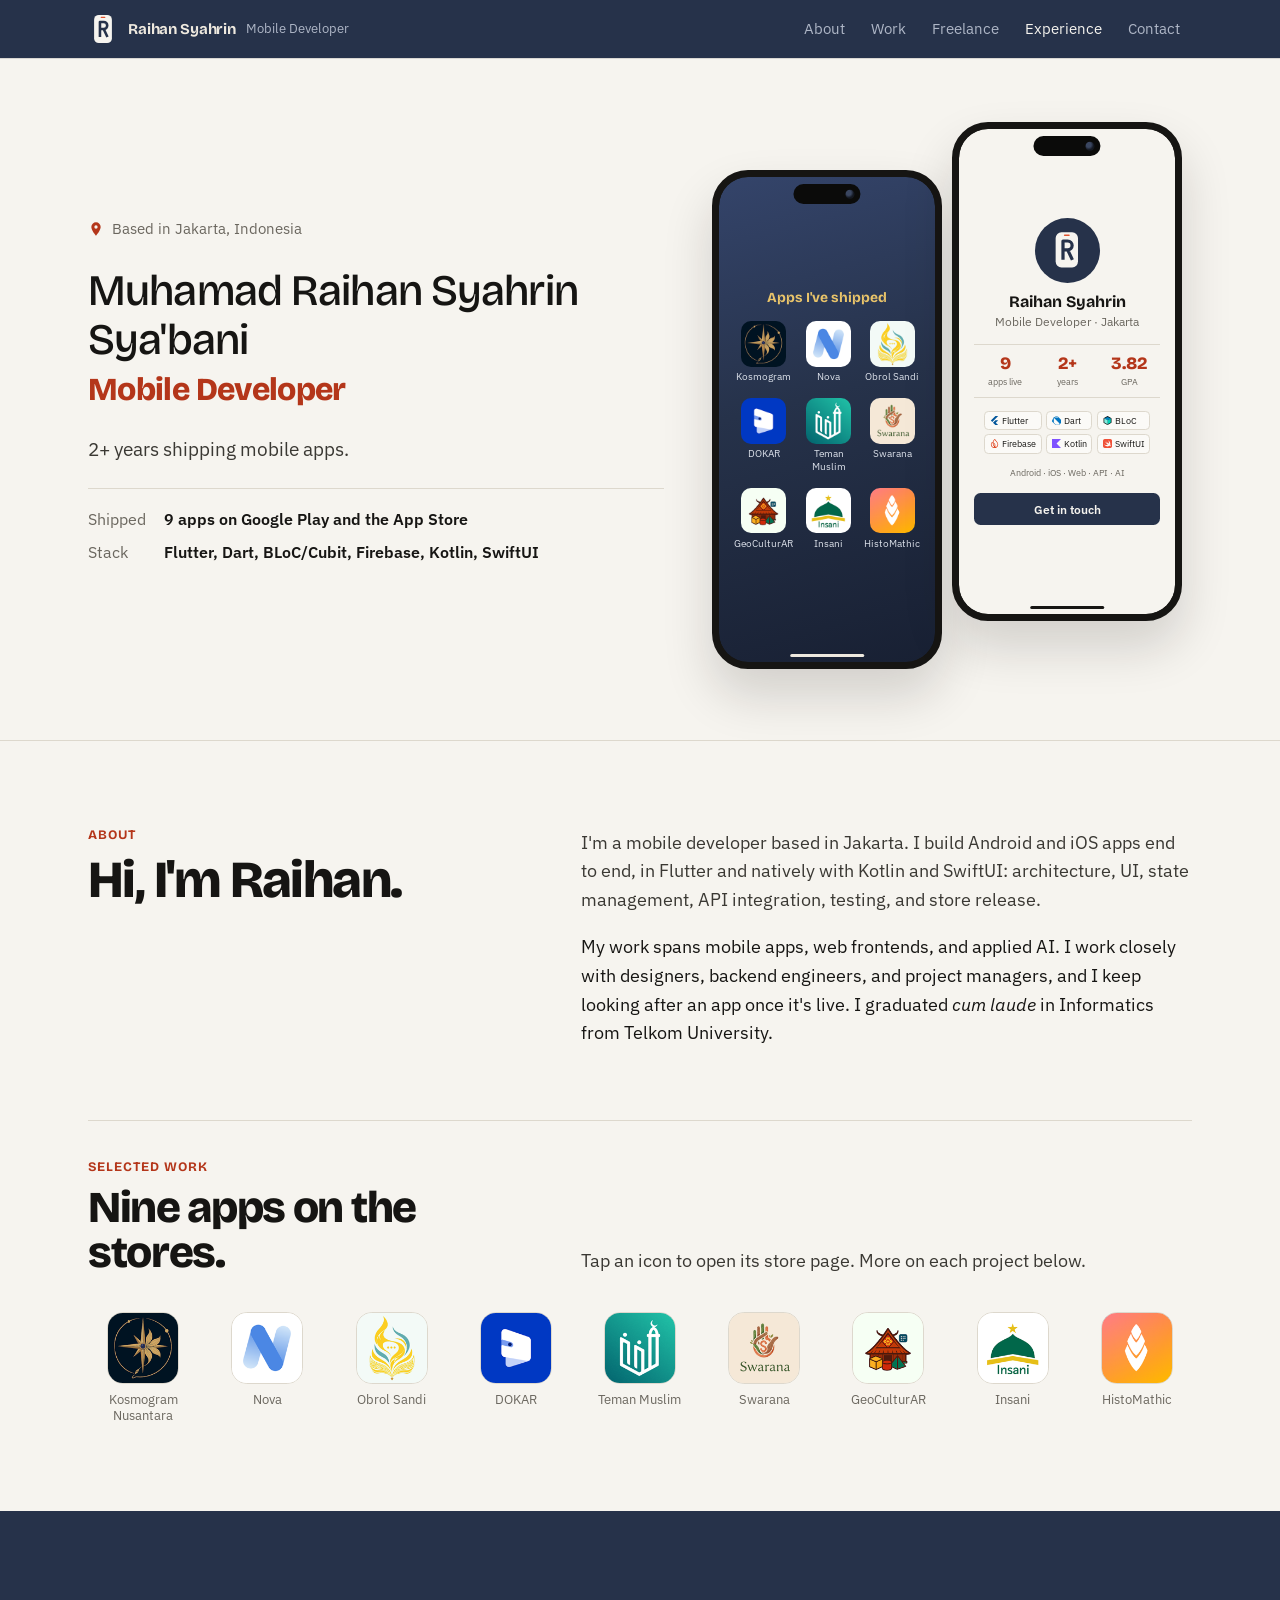
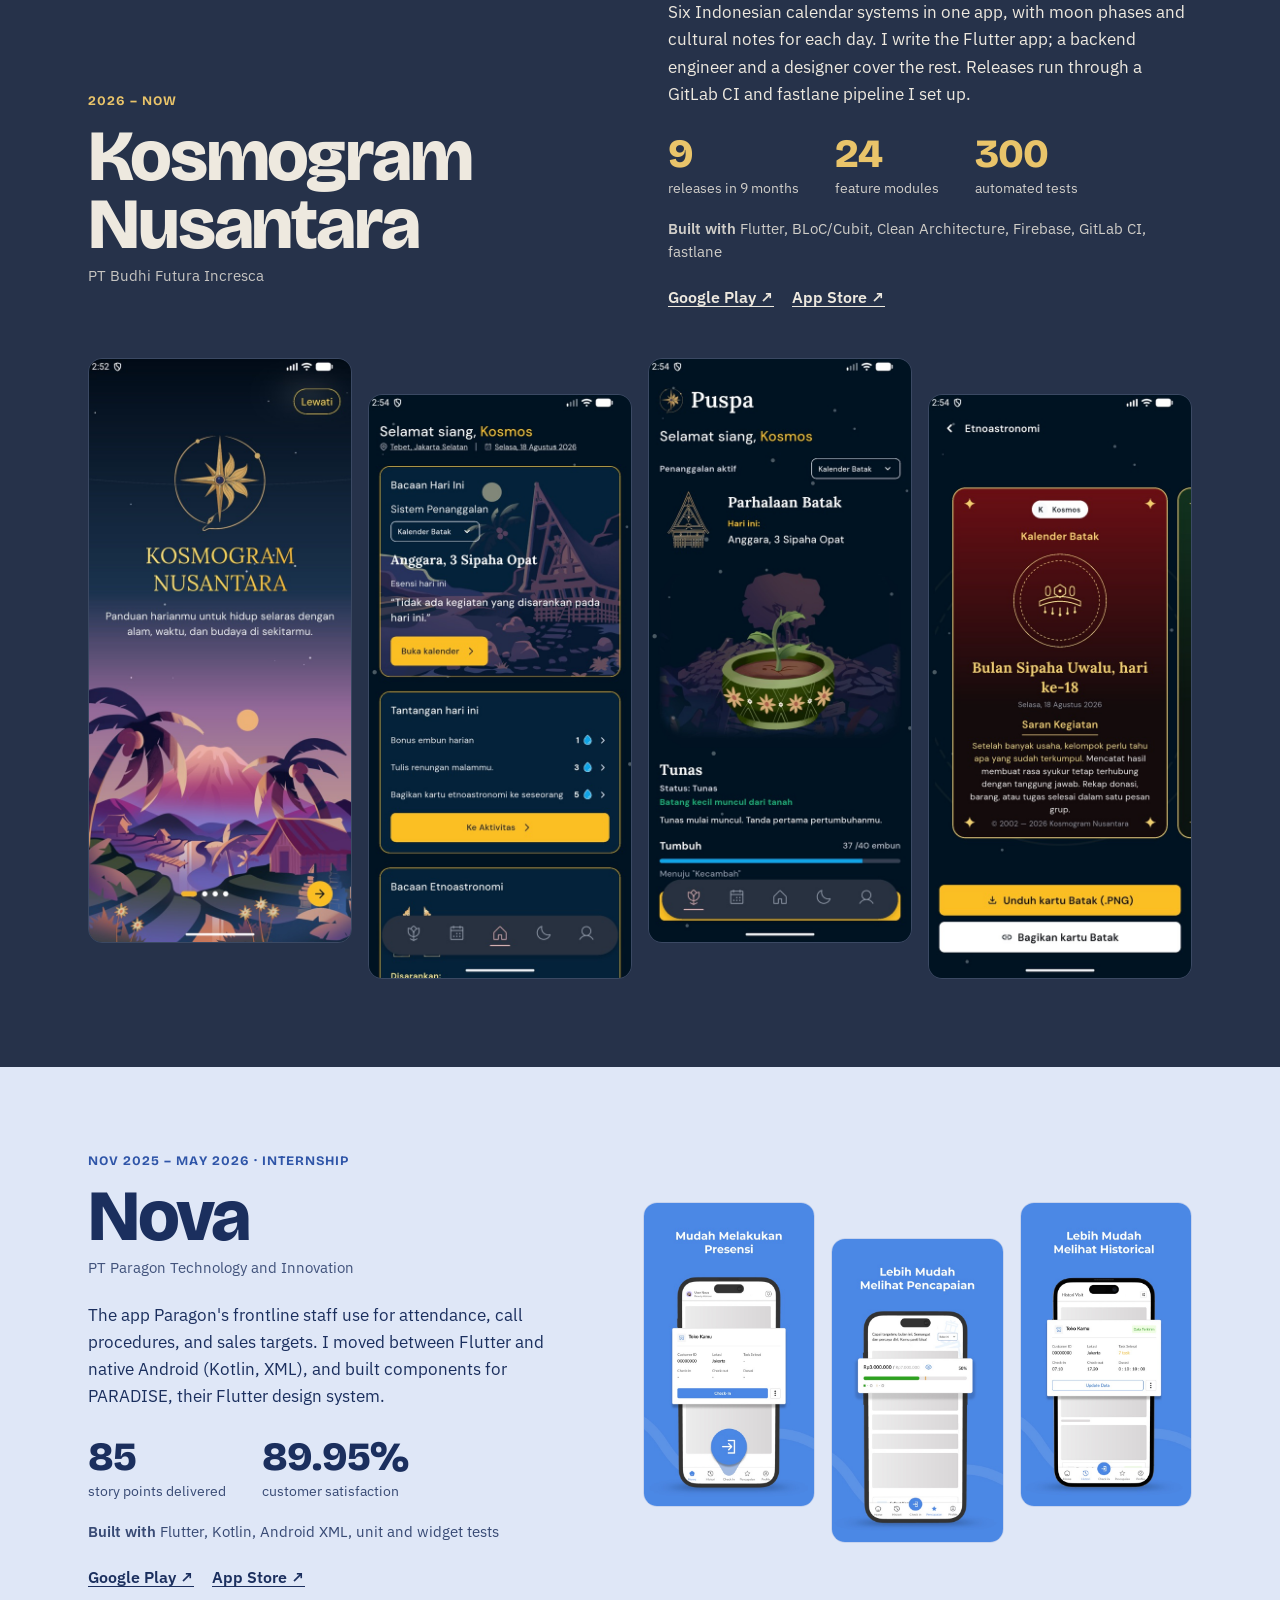
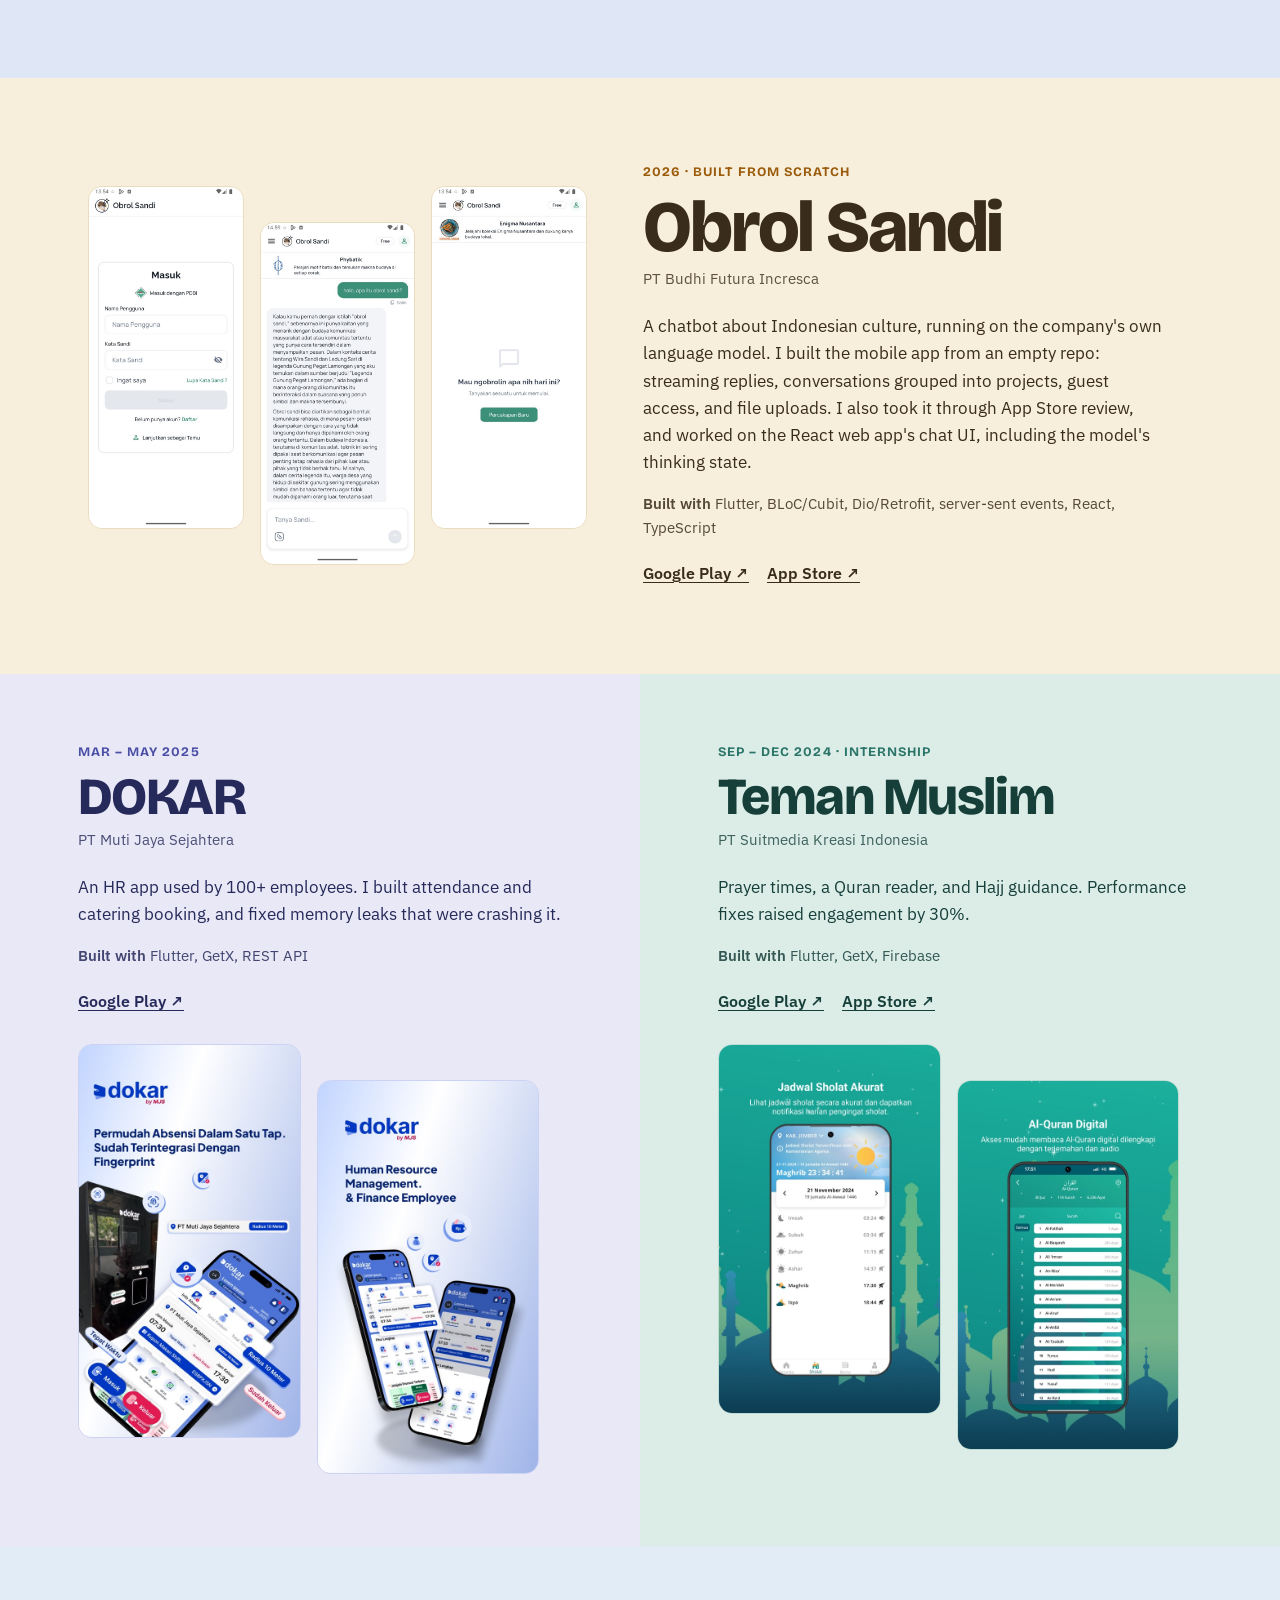
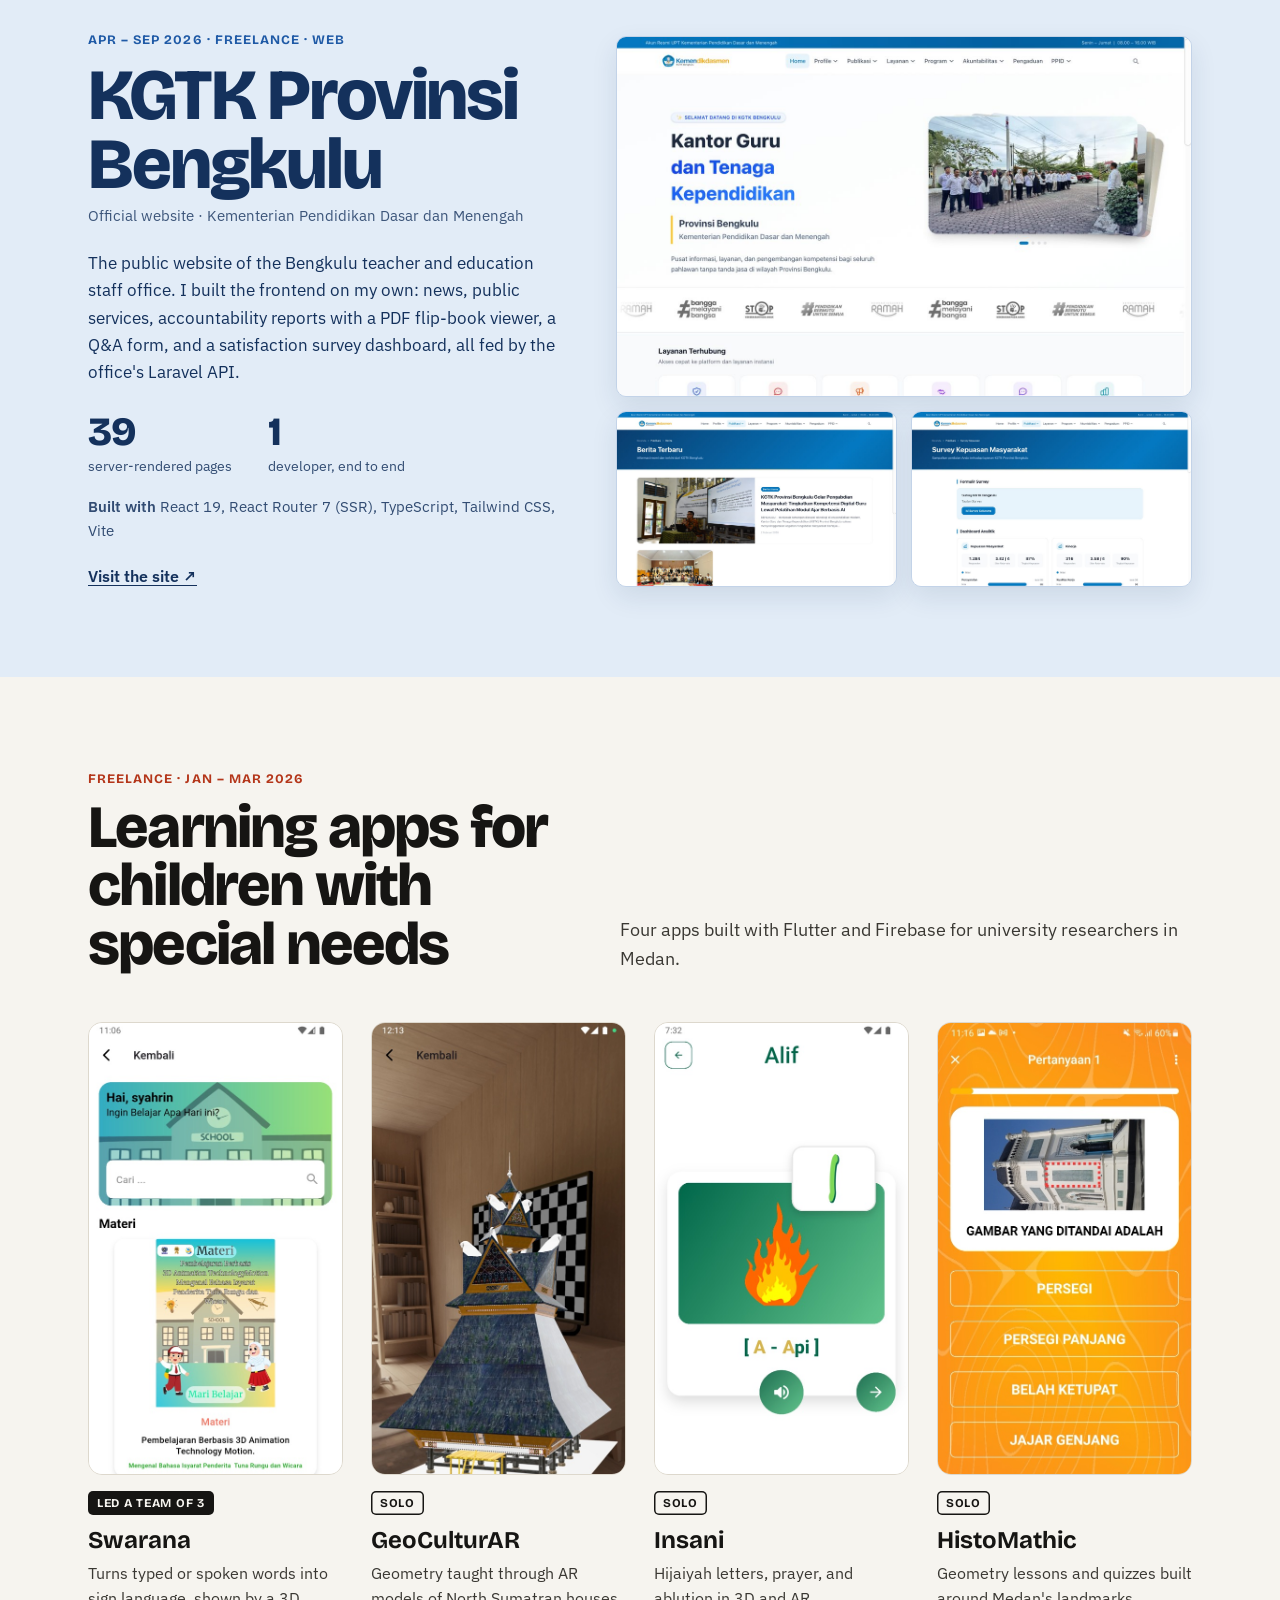
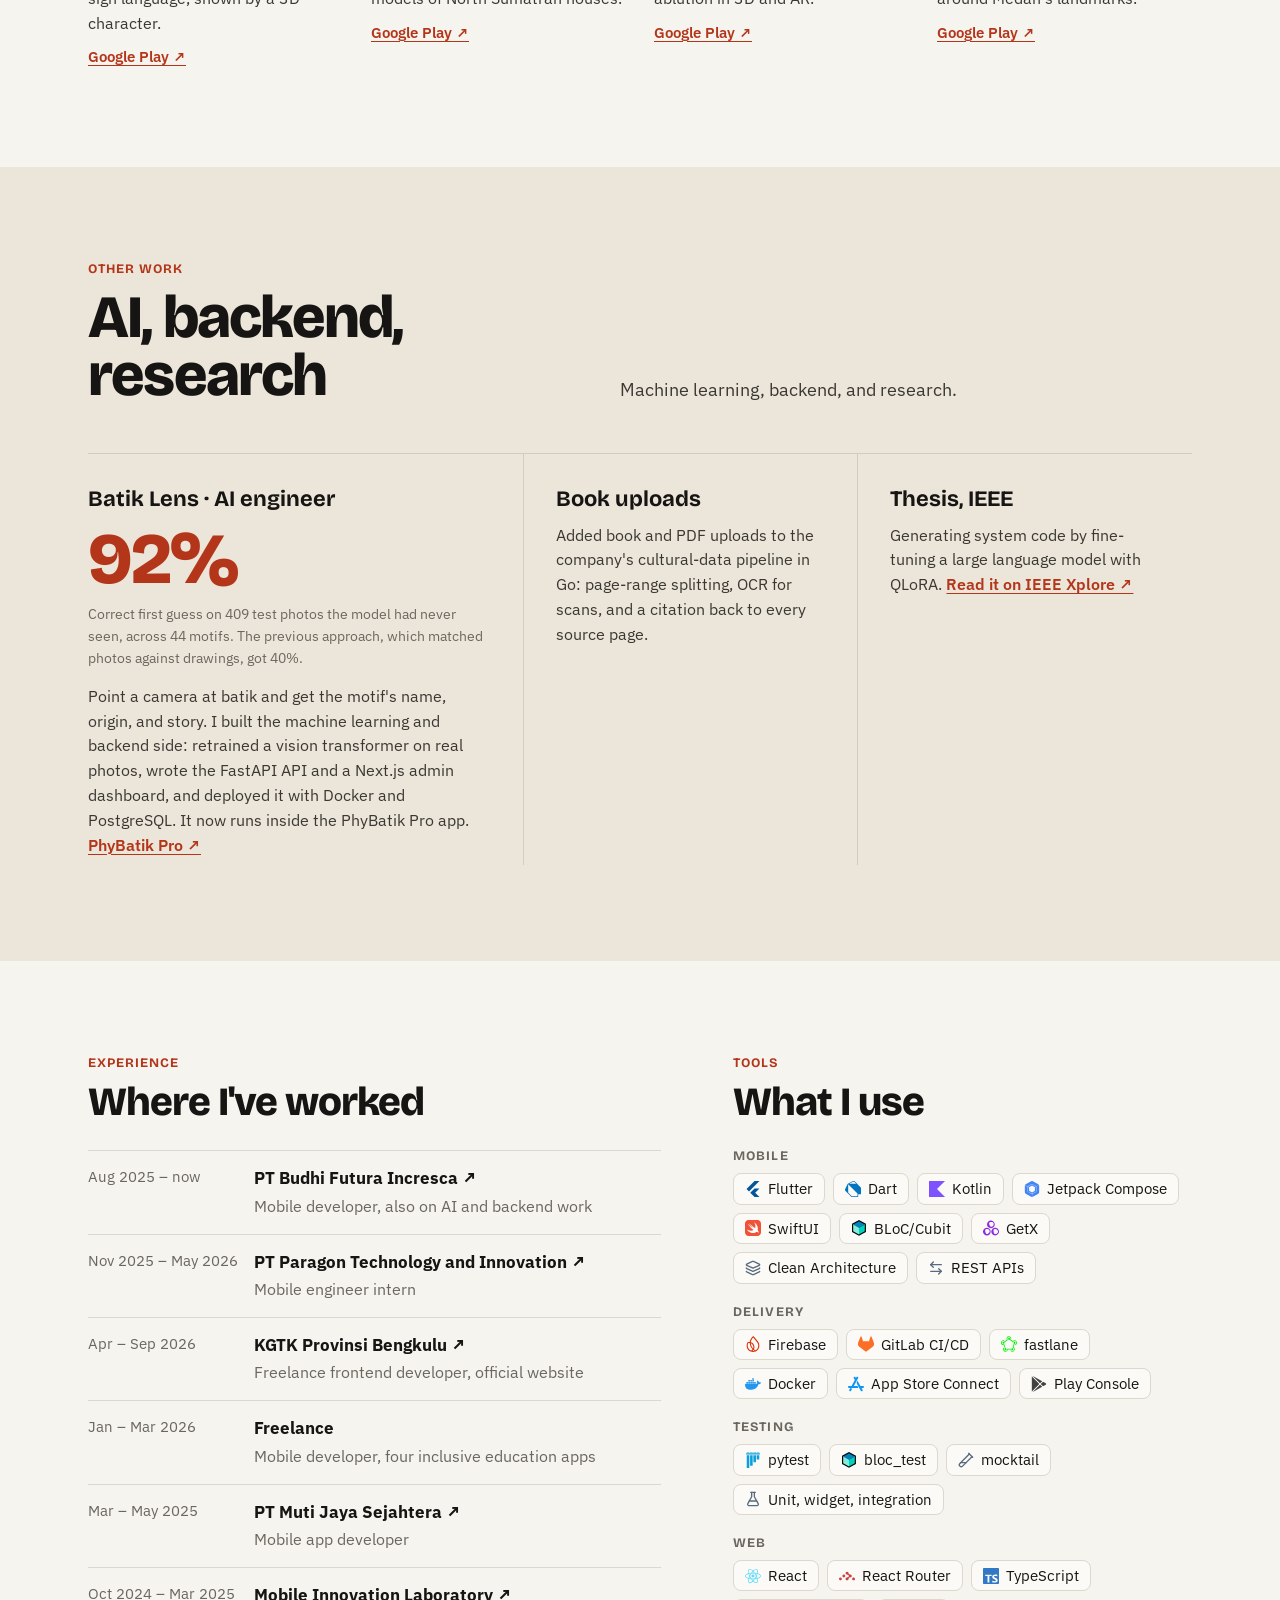
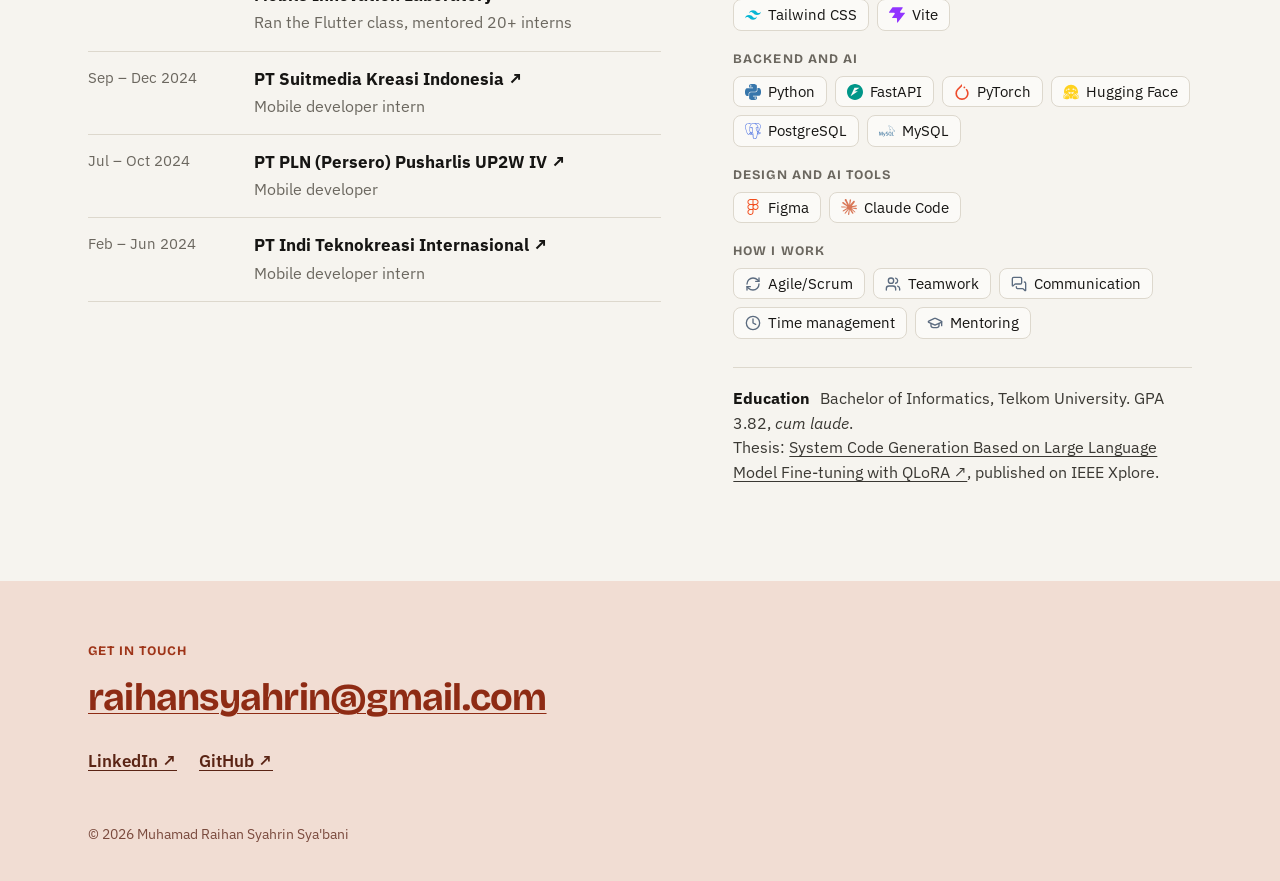
==== index.html @ cb1c7b87 "Show the platform row as plain text without icons" ====
<!doctype html>
<html lang="en">
<head>
<meta charset="utf-8">
<meta name="viewport" content="width=device-width, initial-scale=1">
<title>Muhamad Raihan Syahrin Sya'bani — Mobile developer</title>
<meta name="description" content="Mobile developer in Jakarta. Nine Flutter apps shipped to Google Play and the App Store.">
<link rel="icon" href="favicon.svg" type="image/svg+xml">
<link rel="apple-touch-icon" href="apple-touch-icon.png">
<meta property="og:type" content="website">
<meta property="og:title" content="Muhamad Raihan Syahrin Sya'bani — Mobile developer">
<meta property="og:description" content="Mobile developer in Jakarta. Nine Flutter apps shipped to Google Play and the App Store.">
<meta property="og:url" content="https://raihansyahrin.github.io/">
<meta property="og:image" content="https://raihansyahrin.github.io/img/kosmogram_2.jpg">
<meta name="twitter:card" content="summary_large_image">
<link rel="canonical" href="https://raihansyahrin.github.io/">
<link rel="preconnect" href="https://fonts.googleapis.com">
<link rel="preconnect" href="https://fonts.gstatic.com" crossorigin>
<link href="https://fonts.googleapis.com/css2?family=Bricolage+Grotesque:opsz,wght@12..96,500;12..96,700;12..96,800&family=Instrument+Serif:ital@0;1&family=IBM+Plex+Sans:ital,wght@0,400;0,600;1,400&display=swap" rel="stylesheet">
<style>
:root{
  --paper:#F6F4EF; --ink:#161513; --ink-2:#3A3833; --muted:#6B675F; --rule:#DDD8CD; --link:#B4361A;
  --display:"Bricolage Grotesque",-apple-system,BlinkMacSystemFont,"Segoe UI",Helvetica,Arial,sans-serif;
  --sans:"IBM Plex Sans",-apple-system,BlinkMacSystemFont,"Segoe UI",Helvetica,Arial,sans-serif;
}
*{box-sizing:border-box}
body{margin:0;background:var(--paper);color:var(--ink);font:17px/1.6 var(--sans)}
img{max-width:100%;height:auto;display:block}
a{color:inherit;text-decoration:underline;text-decoration-thickness:1px;text-underline-offset:3px}
a:hover{text-decoration-thickness:2px}
:focus-visible{outline:3px solid currentColor;outline-offset:3px}
.wrap{max-width:1160px;margin:0 auto;padding:0 28px}
.kicker{font:700 13px/1 var(--display);letter-spacing:.08em;text-transform:uppercase}

/* sticky bar */
.bar{position:sticky;top:0;z-index:50;background:#26324A;color:#EEE9DF;box-shadow:0 1px 0 rgba(0,0,0,.12)}
.bar-in{max-width:1160px;margin:0 auto;padding:0 28px;display:flex;align-items:center;justify-content:space-between;gap:16px;height:58px}
.bar .mark{display:flex;align-items:center;gap:10px;text-decoration:none;flex:none}
.bar .mark svg{width:30px;height:30px}
.bar .mark b{font:700 15px var(--display);letter-spacing:-.01em}
.bar .mark small{font-size:13px;color:#AEB6C6}
.bar .links{display:flex;gap:2px;overflow-x:auto;scrollbar-width:none;font-size:14.5px}
.bar .links::-webkit-scrollbar{display:none}
.bar .links a{color:#AEB6C6;text-decoration:none;white-space:nowrap;padding:8px 12px;transition:color .15s}
.bar .links a:hover,.bar .links a.on{color:#F6F4EF}
[id]{scroll-margin-top:66px}

/* intro */
.intro{padding:64px 0 80px;border-bottom:1px solid var(--rule)}
.intro-grid{display:grid;grid-template-columns:1.2fr 1fr;gap:48px;align-items:center}
.loc{display:flex;align-items:center;gap:8px;font-size:15px;color:var(--muted);margin:0 0 26px}
.loc svg{width:16px;height:16px;color:var(--link)}
.intro h1{margin:0;font-weight:400}
.intro h1 .name{display:block;font:500 clamp(28px,3.4vw,44px)/1.12 var(--display);letter-spacing:-.02em;color:var(--ink)}
.intro h1 .role{display:block;font:800 clamp(22px,2.6vw,32px)/1.1 var(--display);letter-spacing:-.02em;color:var(--link);margin-top:8px}
.intro .lede{font-size:19px;color:var(--ink-2);margin:26px 0 24px;max-width:440px}
/* hero phones: drawn in HTML, no screenshots */
.phones{position:relative;height:clamp(420px,42vw,540px)}
.phone{position:absolute;width:48%;max-width:250px;aspect-ratio:9/19.5;border:7px solid var(--ink);border-radius:36px;background:var(--ink);box-shadow:0 26px 50px rgba(22,21,19,.16);container-type:inline-size;overflow:hidden}
.phone.home{left:0;top:9%}
.phone.me{left:50%;top:0;z-index:2}
.scr{position:absolute;inset:0;border-radius:29px;overflow:hidden;font-size:5.4cqw;line-height:1.3}
.home .scr{background:linear-gradient(165deg,#34446A 0%,#26324A 45%,#182033 100%);color:#EEE9DF;padding:0 7cqw;display:flex;flex-direction:column;justify-content:center}
.home .scr p{margin:0 0 7cqw;font:700 6.4cqw var(--display);color:#E9C46A;text-align:center}
.grid9{display:grid;grid-template-columns:repeat(3,1fr);gap:7cqw 4cqw}
.grid9 span{display:flex;flex-direction:column;align-items:center;gap:2cqw;font-size:4.4cqw;text-align:center;color:#DCE1EA}
.grid9 img{width:21cqw;border-radius:22%}
.me .scr{background:var(--paper);color:var(--ink);padding:0 7cqw;display:flex;flex-direction:column;align-items:center;justify-content:center;text-align:center}
.me .plat{color:var(--muted);font-size:4cqw;white-space:nowrap;margin:0 0 7cqw}
.av{width:30cqw;height:30cqw;border-radius:50%;background:#26324A;display:grid;place-items:center;margin-bottom:5cqw}
.av svg{width:58%}
.me b.n{font:700 7.4cqw/1.15 var(--display)}
.me .r{color:var(--muted);margin:1cqw 0 7cqw}
.stats{display:grid;grid-template-columns:repeat(3,1fr);width:100%;border-top:1px solid var(--rule);border-bottom:1px solid var(--rule);padding:4cqw 0;margin-bottom:6cqw}
.stats b{display:block;font:800 8cqw/1.1 var(--display);color:var(--link)}
.stats span{font-size:4.2cqw;color:var(--muted)}
.tags{display:grid;grid-template-columns:repeat(3,auto);justify-content:center;gap:2cqw;margin-bottom:6cqw}
.tags i{display:inline-flex;align-items:center;gap:1.4cqw;font-style:normal;font-size:4cqw;padding:1.4cqw 2.2cqw;border:1px solid var(--rule);border-radius:2cqw;background:#FBFAF7}
.tags svg{width:4.2cqw;height:4.2cqw;flex:none}
.island{position:absolute;top:3.4cqw;left:50%;transform:translateX(-50%);width:31cqw;height:9cqw;border-radius:5cqw;background:#0B0B0A;z-index:3}
.island::after{content:"";position:absolute;right:3cqw;top:50%;transform:translateY(-50%);width:4cqw;height:4cqw;border-radius:50%;background:radial-gradient(circle at 35% 35%,#3A4660 0 30%,#141821 60%)}
.hbar{position:absolute;bottom:2.6cqw;left:50%;transform:translateX(-50%);width:34cqw;height:1.4cqw;border-radius:1cqw;z-index:3}
.home .hbar{background:#EEE9DF}
.me .hbar{background:var(--ink)}
.me .cta{display:block;width:100%;padding:4cqw 0;border-radius:3cqw;background:#26324A;color:#F6F4EF;font-weight:600;text-decoration:none}
.facts{margin:0;display:grid;grid-template-columns:auto 1fr;gap:8px 18px;font-size:15.5px;border-top:1px solid var(--rule);padding-top:18px}
.facts dt{color:var(--muted)}
.facts dd{margin:0;font-weight:600}

/* about */
.about{padding:88px 0 72px}
.about .grid{display:grid;grid-template-columns:1fr 1.4fr;gap:56px}
.about h2{font:800 clamp(34px,4.6vw,52px)/1 var(--display);letter-spacing:-.03em;margin:12px 0 0}
.about p{margin:0 0 18px;font-size:18px;color:var(--ink-2);max-width:620px}
.about p:last-child{margin-bottom:0;color:var(--ink)}

/* shelf: transition into work */
.shelf{padding:0 0 88px}
.shelf .rule{border-top:1px solid var(--rule);padding-top:40px;display:grid;grid-template-columns:1fr 1.4fr;gap:56px;align-items:end}
.shelf h2{font:800 clamp(30px,4vw,44px)/1.02 var(--display);letter-spacing:-.03em;margin:12px 0 0}
.shelf p{margin:0;font-size:18px;color:var(--ink-2);max-width:560px}
.icons{list-style:none;margin:36px 0 0;padding:0;display:grid;grid-template-columns:repeat(9,minmax(0,1fr));gap:14px}
.icons a{display:flex;flex-direction:column;align-items:center;gap:8px;text-decoration:none;font-size:12.5px;color:var(--muted);text-align:center;line-height:1.25}
.icons img{width:100%;max-width:72px;aspect-ratio:1;border-radius:22%;border:1px solid var(--rule);background:#FBFAF7;transition:transform .2s}
.icons a:hover img{transform:translateY(-3px)}
.icons a:hover{color:var(--ink)}
@media (prefers-reduced-motion:reduce){.icons img{transition:none}}

/* project bands */
.band{padding:88px 0}
.band .grid{display:grid;grid-template-columns:1fr 1.1fr;gap:56px;align-items:center}
.band.flip .copy{order:2}
.band h2{font:800 clamp(40px,6vw,72px)/.95 var(--display);letter-spacing:-.03em;margin:14px 0 6px}
.band .org{font-size:15px;opacity:.8;margin:0 0 22px}
.band p{margin:0 0 14px;max-width:520px}
.band .stack{margin:16px 0 0;font-size:14.5px;opacity:.85}
.band .stack b{font-weight:600}
.band .links{margin-top:22px;display:flex;gap:18px;flex-wrap:wrap;font-weight:600;font-size:15.5px}
.nums{display:flex;gap:36px;flex-wrap:wrap;margin:26px 0 4px}
.nums div b{display:block;font:800 40px/1 var(--display);letter-spacing:-.02em}
.nums div span{font-size:14px;opacity:.85}
.shots{display:flex;gap:16px;align-items:flex-start}
.shots img{flex:1 1 0;min-width:0;border-radius:14px}
.shots img:nth-child(even){margin-top:36px}

.kosmo{background:#26324A;color:#EEE9DF}
.kosmo .kicker,.kosmo .nums b{color:#E9C46A}
.kosmo .grid{grid-template-columns:1fr}
.kosmo .head{display:grid;grid-template-columns:1fr 1fr;gap:56px;align-items:end;margin-bottom:48px}
.kosmo .shots img{border:1px solid #3B4963}

.nova{background:#DFE7F7;color:#1B2F5E}
.nova .kicker{color:#2F55A8}
.nova .shots img{border:1px solid #C6D3EE}

.osan{background:#F7EEDB;color:#3A2C1A}
.osan .kicker{color:#9A5B0B}
.osan .shots img{border:1px solid #EADCBF}

.pair{display:grid;grid-template-columns:1fr 1fr}
.pair .band{padding:72px 0}
.pair .inner{padding:0 48px;max-width:580px;margin:0 auto}
.pair h2{font-size:clamp(34px,4.4vw,52px)}
.pair .shots{margin-top:30px}
.pair .shots img{max-width:46%}
.dokar{background:#E9E8F6;color:#262A5A}
.dokar .kicker{color:#4A4FA6}
.muslim{background:#DCEDE8;color:#173F3A}
.muslim .kicker{color:#2A7468}
.muslim .shots img{border:1px solid #BFDcD4}
.dokar .shots img{border:1px solid #CBD2F3}

.web{background:#E2ECF7;color:#14315C}
.web .kicker{color:#1F5AA6}
.web .grid{grid-template-columns:.9fr 1.1fr}
.browser{display:grid;grid-template-columns:1fr 1fr;gap:14px}
.browser img{width:100%;border-radius:10px;border:1px solid #C3D3E8;box-shadow:0 10px 26px rgba(20,49,92,.10)}
.browser img:first-child{grid-column:1/-1}

/* freelance */
.section{padding:96px 0}
.section-head{display:grid;grid-template-columns:1fr 1.2fr;gap:56px;align-items:end;margin-bottom:48px}
.section-head h2{font:800 clamp(36px,5vw,60px)/.98 var(--display);letter-spacing:-.03em;margin:12px 0 0}
.section-head p{margin:0;color:var(--ink-2);font-size:18px}
.kicker.ink{color:var(--link)}
.apps{display:grid;grid-template-columns:repeat(4,1fr);gap:28px}
.app img{border-radius:14px;border:1px solid var(--rule);aspect-ratio:9/16;object-fit:cover;object-position:top;width:100%}
.app .role{display:inline-block;margin-top:16px;font:700 12px/1 var(--display);letter-spacing:.06em;text-transform:uppercase;color:var(--paper);background:var(--ink);padding:6px 9px;border-radius:5px}
.app .role.solo{background:transparent;color:var(--ink);box-shadow:inset 0 0 0 1.5px var(--ink)}
.app h3{font:700 24px/1.15 var(--display);margin:12px 0 6px}
.app p{margin:0 0 8px;font-size:15.5px;color:var(--ink-2)}
.app a{font-size:15px;font-weight:600;color:var(--link)}

/* other work */
.other{background:#ECE6DA;color:var(--ink)}
.other .kicker{color:var(--link)}
.other .section-head p{color:var(--ink-2)}
.trio{display:grid;grid-template-columns:1.3fr 1fr 1fr;border-top:1px solid #D3CBBB}
.trio > div{padding:32px 32px 8px 0}
.trio > div + div{padding-left:32px;border-left:1px solid #D3CBBB}
.trio h3{font:700 22px/1.2 var(--display);margin:0 0 10px}
.trio p{margin:0;font-size:15.5px;color:var(--ink-2)}
.trio .big{font:800 clamp(48px,6vw,72px)/1 var(--display);letter-spacing:-.03em;color:var(--link);margin:4px 0 14px}
.trio a{color:var(--link);font-weight:600}
.trio p.note{font-size:14px;color:var(--muted);margin:-6px 0 14px}

/* experience + skills */
.two{display:grid;grid-template-columns:1.25fr 1fr;gap:72px}
.two h2{font:800 40px/1 var(--display);letter-spacing:-.025em;margin:12px 0 28px}
.xp{list-style:none;margin:0;padding:0}
.xp li{display:grid;grid-template-columns:150px 1fr;gap:16px;padding:14px 0;border-top:1px solid var(--rule)}
.xp li:last-child{border-bottom:1px solid var(--rule)}
.xp .yr{color:var(--muted);font-size:15px}
.xp b{display:block}
.xp b a{text-decoration:none}
.xp b a:hover{text-decoration:underline}
.xp span.r{color:var(--muted);font-size:15.5px}
.tools{display:grid;gap:22px}
.tg h3{font:700 13px/1 var(--display);letter-spacing:.08em;text-transform:uppercase;color:var(--muted);margin:0 0 10px}
.chips{list-style:none;margin:0;padding:0;display:flex;flex-wrap:wrap;gap:8px}
.chips li{display:inline-flex;align-items:center;gap:7px;padding:6px 11px;border:1px solid var(--rule);border-radius:8px;background:#FBFAF7;font-size:14.5px;line-height:1.2}
.chips .lg{width:16px;height:16px;flex:none}
.edu{margin:28px 0 0;padding-top:18px;border-top:1px solid var(--rule);font-size:15.5px;color:var(--ink-2)}
.edu b{color:var(--ink);margin-right:6px}

/* contact */
.contact{background:#F1DDD3;color:#5A2414;padding:64px 0 36px}
.contact .kicker{color:#9E3418}
.contact a.mail{display:inline-block;font:700 clamp(24px,3.4vw,38px)/1.15 var(--display);letter-spacing:-.02em;color:#8E2B14;margin:18px 0 28px;word-break:break-word}
.contact .row{display:flex;gap:22px;flex-wrap:wrap;font-weight:600}
.contact .foot{margin-top:48px;font-size:14px;color:#7A4A3D}

@media (max-width:960px){
  .intro-grid,.band .grid,.kosmo .head,.section-head,.two,.about .grid{grid-template-columns:1fr;gap:32px}
  .band.flip .copy{order:0}
  .pair{grid-template-columns:1fr}
  .apps{grid-template-columns:repeat(2,1fr)}
  .shelf .rule{grid-template-columns:1fr;gap:16px}
  .icons{grid-template-columns:repeat(5,minmax(0,1fr));row-gap:22px}
  .trio{grid-template-columns:1fr}
  .trio > div,.trio > div + div{padding:28px 0;border-left:0;border-top:1px solid #D3CBBB}
}
@media (max-width:560px){
  body{font-size:16px}
  .wrap{padding:0 18px}
  .bar-in{padding:0 14px}
  .bar .mark b,.bar .mark small{display:none}
  .bar .links a{padding:8px 9px}
  .phones{height:400px}
  .phone{width:52%}
  .phone.home{left:0}
  .phone.me{left:48%}
  .bar .links .opt{display:none}
  .band{padding:64px 0}
  .pair .inner{padding:0 18px}
  .shots{gap:10px}
  .shots img:nth-child(even){margin-top:20px}
  .apps{grid-template-columns:1fr 1fr;gap:18px}
  .app h3{font-size:20px}
  .xp li{grid-template-columns:1fr;gap:2px}
  .nums{gap:24px}
  .icons{grid-template-columns:repeat(3,minmax(0,1fr));row-gap:24px}
  .icons img{max-width:64px}
}
/* lightbox */
.zoomable{cursor:zoom-in}
#lb{border:0;padding:0;margin:0;width:100vw;height:100dvh;max-width:none;max-height:none;background:transparent;color:#EEE9DF;overflow:hidden}
#lb[open]{display:flex;flex-direction:column;align-items:center;justify-content:center;gap:14px}
#lb::backdrop{background:rgba(14,13,12,.9)}
#lb img{max-width:min(88vw,1100px);max-height:78dvh;width:auto;height:auto;border-radius:12px}
#lb p{margin:0;font-size:14px;opacity:.85;text-align:center;padding:0 72px}
#lb button{position:fixed;width:48px;height:48px;border-radius:50%;border:0;background:rgba(246,244,239,.14);color:var(--paper);font:400 26px/1 var(--sans);cursor:pointer}
#lb button:hover{background:rgba(255,255,255,.26)}
#lb .x{top:16px;right:16px}
#lb .prev{left:20px;top:50%;transform:translateY(-50%)}
#lb .next{right:20px;top:50%;transform:translateY(-50%)}
@media (max-width:560px){
  #lb img{max-width:92vw;max-height:70dvh}
  #lb .prev,#lb .next{top:auto;bottom:24px;transform:none}
  #lb .prev{left:calc(50% - 64px)}
  #lb .next{right:calc(50% - 64px)}
}
</style>
</head>
<body>
<svg width="0" height="0" style="position:absolute" aria-hidden="true"><symbol id="i-flutter" viewBox="0 0 24 24"><path fill="currentColor" d="M14.314 0L2.3 12 6 15.7 21.684.013h-7.357zm.014 11.072L7.857 17.53l6.47 6.47H21.7l-6.46-6.468 6.46-6.46h-7.37z"/></symbol><symbol id="i-dart" viewBox="0 0 24 24"><path fill="currentColor" d="M4.105 4.105S9.158 1.58 11.684.316a3.079 3.079 0 0 1 1.481-.315c.766.047 1.677.788 1.677.788L24 9.948v9.789h-4.263V24H9.789l-9-9C.303 14.5 0 13.795 0 13.105c0-.319.18-.818.316-1.105l3.789-7.895zm.679.679v11.787c.002.543.021 1.024.498 1.508L10.204 23h8.533v-4.263L4.784 4.784zm12.055-.678c-.899-.896-1.809-1.78-2.74-2.643-.302-.267-.567-.468-1.07-.462-.37.014-.87.195-.87.195L6.341 4.105l10.498.001z"/></symbol><symbol id="i-kotlin" viewBox="0 0 24 24"><path fill="currentColor" d="M24 24H0V0h24L12 12Z"/></symbol><symbol id="i-jetpackcompose" viewBox="0 0 24 24"><path fill="currentColor" d="M12.135.003a2.577 2.577 0 0 0-1.42.344L2.55 5.06a2.577 2.577 0 0 0-.953.967l3.957 2.17a1.765 1.765 0 0 1 .603-.588l4.951-2.86a1.761 1.761 0 0 1 1.76 0l4.951 2.86a1.753 1.753 0 0 1 .526.46l3.921-2.265a2.577 2.577 0 0 0-.816-.744L13.291.347a2.577 2.577 0 0 0-1.152-.34Zm-.145 4.912a1.36 1.36 0 0 0-.68.182L6.36 7.953a1.345 1.345 0 0 0-.454.435l1.92 1.055a1.05 1.05 0 0 1 .31-.275l3.34-1.928a1.054 1.054 0 0 1 1.051 0l3.336 1.928a1.066 1.066 0 0 1 .238.199l.018-.01-.002-.002 1.877-1.08a1.353 1.353 0 0 0-.373-.322l-4.95-2.86a1.357 1.357 0 0 0-.68-.178Zm10.432 1.149-3.92 2.26a1.757 1.757 0 0 1 .2.812v5.715c0 .627-.332 1.21-.88 1.528l-4.95 2.86a1.761 1.761 0 0 1-.64.214v4.524a2.577 2.577 0 0 0 1.059-.313l8.162-4.713a2.577 2.577 0 0 0 1.289-2.23V7.297a2.577 2.577 0 0 0-.318-1.228Zm-20.937.238a2.577 2.577 0 0 0-.227.99v9.43c0 .918.491 1.767 1.293 2.229l8.162 4.713a2.57 2.57 0 0 0 1.225.336v-4.531a1.761 1.761 0 0 1-.833-.235L6.156 16.38a1.765 1.765 0 0 1-.877-1.528V9.136a1.776 1.776 0 0 1 .131-.676Zm16.67 2.223-1.89 1.092a1.058 1.058 0 0 1 .124.46v3.856c0 .378-.2.72-.526.907l-3.336 1.93a1.04 1.04 0 0 1-.295.107v2.17c.152-.027.304-.078.44-.157l4.949-2.859a1.36 1.36 0 0 0 .68-1.18V9.136a1.36 1.36 0 0 0-.147-.607Zm-12.387.13a1.36 1.36 0 0 0-.088.481v5.715a1.36 1.36 0 0 0 .68 1.18l4.95 2.86c.194.112.412.166.627.177v-2.174a1.054 1.054 0 0 1-.46-.123L8.14 14.843a1.054 1.054 0 0 1-.532-.908v-3.853a.99.99 0 0 1 .077-.38l-.034-.013z"/></symbol><symbol id="i-swift" viewBox="0 0 24 24"><path fill="currentColor" d="M7.508 0c-.287 0-.573 0-.86.002-.241.002-.483.003-.724.01-.132.003-.263.009-.395.015A9.154 9.154 0 0 0 4.348.15 5.492 5.492 0 0 0 2.85.645 5.04 5.04 0 0 0 .645 2.848c-.245.48-.4.972-.495 1.5-.093.52-.122 1.05-.136 1.576a35.2 35.2 0 0 0-.012.724C0 6.935 0 7.221 0 7.508v8.984c0 .287 0 .575.002.862.002.24.005.481.012.722.014.526.043 1.057.136 1.576.095.528.25 1.02.495 1.5a5.03 5.03 0 0 0 2.205 2.203c.48.244.97.4 1.498.495.52.093 1.05.124 1.576.138.241.007.483.009.724.01.287.002.573.002.86.002h8.984c.287 0 .573 0 .86-.002.241-.001.483-.003.724-.01a10.523 10.523 0 0 0 1.578-.138 5.322 5.322 0 0 0 1.498-.495 5.035 5.035 0 0 0 2.203-2.203c.245-.48.4-.972.495-1.5.093-.52.124-1.05.138-1.576.007-.241.009-.481.01-.722.002-.287.002-.575.002-.862V7.508c0-.287 0-.573-.002-.86a33.662 33.662 0 0 0-.01-.724 10.5 10.5 0 0 0-.138-1.576 5.328 5.328 0 0 0-.495-1.5A5.039 5.039 0 0 0 21.152.645 5.32 5.32 0 0 0 19.654.15a10.493 10.493 0 0 0-1.578-.138 34.98 34.98 0 0 0-.722-.01C17.067 0 16.779 0 16.492 0H7.508zm6.035 3.41c4.114 2.47 6.545 7.162 5.549 11.131-.024.093-.05.181-.076.272l.002.001c2.062 2.538 1.5 5.258 1.236 4.745-1.072-2.086-3.066-1.568-4.088-1.043a6.803 6.803 0 0 1-.281.158l-.02.012-.002.002c-2.115 1.123-4.957 1.205-7.812-.022a12.568 12.568 0 0 1-5.64-4.838c.649.48 1.35.902 2.097 1.252 3.019 1.414 6.051 1.311 8.197-.002C9.651 12.73 7.101 9.67 5.146 7.191a10.628 10.628 0 0 1-1.005-1.384c2.34 2.142 6.038 4.83 7.365 5.576C8.69 8.408 6.208 4.743 6.324 4.86c4.436 4.47 8.528 6.996 8.528 6.996.154.085.27.154.36.213.085-.215.16-.437.224-.668.708-2.588-.09-5.548-1.893-7.992z"/></symbol><symbol id="i-firebase" viewBox="0 0 24 24"><path fill="currentColor" d="M19.455 8.369c-.538-.748-1.778-2.285-3.681-4.569-.826-.991-1.535-1.832-1.884-2.245a146 146 0 0 0-.488-.576l-.207-.245-.113-.133-.022-.032-.01-.005L12.57 0l-.609.488c-1.555 1.246-2.828 2.851-3.681 4.64-.523 1.064-.864 2.105-1.043 3.176-.047.241-.088.489-.121.738-.209-.017-.421-.028-.632-.033-.018-.001-.035-.002-.059-.003a7.46 7.46 0 0 0-2.28.274l-.317.089-.163.286c-.765 1.342-1.198 2.869-1.252 4.416-.07 2.01.477 3.954 1.583 5.625 1.082 1.633 2.61 2.882 4.42 3.611l.236.095.071.025.003-.001a9.59 9.59 0 0 0 2.941.568q.171.006.342.006c1.273 0 2.513-.249 3.69-.742l.008.004.313-.145a9.63 9.63 0 0 0 3.927-3.335c1.01-1.49 1.577-3.234 1.641-5.042.075-2.161-.643-4.304-2.133-6.371m-7.083 6.695c.328 1.244.264 2.44-.191 3.558-1.135-1.12-1.967-2.352-2.475-3.665-.543-1.404-.87-2.74-.974-3.975.48.157.922.366 1.315.622 1.132.737 1.914 1.902 2.325 3.461zm.207 6.022c.482.368.99.712 1.513 1.028-.771.21-1.565.302-2.369.273a8 8 0 0 1-.373-.022c.458-.394.869-.823 1.228-1.279zm1.347-6.431c-.516-1.957-1.527-3.437-3.002-4.398-.647-.421-1.385-.741-2.194-.95.011-.134.026-.268.043-.4.014-.113.03-.216.046-.313.133-.689.332-1.37.589-2.025.099-.25.206-.499.321-.74l.004-.008c.177-.358.376-.719.61-1.105l.092-.152-.003-.001c.544-.851 1.197-1.627 1.942-2.311l.288.341c.672.796 1.304 1.548 1.878 2.237 1.291 1.549 2.966 3.583 3.612 4.48 1.277 1.771 1.893 3.579 1.83 5.375-.049 1.395-.461 2.755-1.195 3.933-.694 1.116-1.661 2.05-2.8 2.708-.636-.318-1.559-.839-2.539-1.599.79-1.575.952-3.28.479-5.072zm-2.575 5.397c-.725.939-1.587 1.55-2.09 1.856-.081-.029-.163-.06-.243-.093l-.065-.026c-1.49-.616-2.747-1.656-3.635-3.01-.907-1.384-1.356-2.993-1.298-4.653.041-1.19.338-2.327.882-3.379.316-.07.638-.114.96-.131l.084-.002c.162-.003.324-.003.478 0 .227.011.454.035.677.07.073 1.513.445 3.145 1.105 4.852.637 1.644 1.694 3.162 3.144 4.515z"/></symbol><symbol id="i-gitlab" viewBox="0 0 24 24"><path fill="currentColor" d="m23.6004 9.5927-.0337-.0862L20.3.9814a.851.851 0 0 0-.3362-.405.8748.8748 0 0 0-.9997.0539.8748.8748 0 0 0-.29.4399l-2.2055 6.748H7.5375l-2.2057-6.748a.8573.8573 0 0 0-.29-.4412.8748.8748 0 0 0-.9997-.0537.8585.8585 0 0 0-.3362.4049L.4332 9.5015l-.0325.0862a6.0657 6.0657 0 0 0 2.0119 7.0105l.0113.0087.03.0213 4.976 3.7264 2.462 1.8633 1.4995 1.1321a1.0085 1.0085 0 0 0 1.2197 0l1.4995-1.1321 2.4619-1.8633 5.006-3.7489.0125-.01a6.0682 6.0682 0 0 0 2.0094-7.003z"/></symbol><symbol id="i-fastlane" viewBox="0 0 24 24"><path fill="currentColor" d="M8.144 19.182a1.445 1.445 0 00-1.237-.868l-1.615-4.976-.37-1.135c-.017.01-.112.052-.13.06-.008.01-.025.01-.033.018a.366.366 0 00-.07.037.472.472 0 01-.102.043c-.043.016-.078.034-.12.042-.035.01-.07.027-.104.036-.04.01-.083.025-.126.034-.034.01-.068.017-.103.026a.584.584 0 01-.137.017c-.035.01-.07.01-.103.017-.028 0-.054 0-.08.01h-.16c-.052 0-.095 0-.146-.01-.035 0-.07 0-.095-.01l-.165-.025c-.026-.01-.052-.01-.086-.017a2.456 2.456 0 01-.25-.06 2.498 2.498 0 01-1.633-3.137C1.7 7.97 3.102 7.23 4.417 7.65l.344-1.1A3.673 3.673 0 00.167 8.94a3.674 3.674 0 002.39 4.59 3.877 3.877 0 001.624.128l1.634 5.035a1.432 1.432 0 00-.232.267 1.47 1.47 0 00.387 2.053 1.47 1.47 0 002.2-.662 1.572 1.572 0 00-.03-1.167zM11.901.412a3.656 3.656 0 00-3.62 3.697c.01.54.147 1.09.38 1.58L4.381 8.8a1.468 1.468 0 00-.327-.138 1.47 1.47 0 00-1.83.997c-.233.78.214 1.596.996 1.83.103.032.207.05.31.05.404.025.8-.11 1.09-.38.2-.18.354-.4.43-.678a1.44 1.44 0 00.018-.764l4.237-3.08.962-.702c-.017-.018-.077-.086-.094-.103l-.026-.026c-.017-.018-.035-.036-.052-.06a.46.46 0 01-.07-.087 1.952 1.952 0 00-.076-.103c-.026-.026-.043-.06-.07-.086a1.027 1.027 0 01-.068-.11.56.56 0 00-.06-.096.746.746 0 01-.06-.12c-.017-.034-.034-.06-.043-.095l-.026-.07c-.006-.017-.014-.042-.023-.06-.01-.034-.025-.07-.034-.094-.016-.044-.025-.096-.042-.147l-.025-.096c-.01-.05-.017-.11-.026-.163 0-.025-.01-.05-.018-.085a2.269 2.269 0 01-.017-.26 2.502 2.502 0 012.475-2.526 2.502 2.502 0 012.526 2.475l1.152-.01C15.576 2.01 13.92.386 11.9.41zm11.908 8.664a3.664 3.664 0 00-4.632-2.303 3.803 3.803 0 00-1.385.851l-4.28-3.109c.026-.113.034-.233.034-.354a1.483 1.483 0 00-1.512-1.435 1.483 1.483 0 00-1.436 1.513 1.47 1.47 0 00.744 1.23c.232.128.5.205.782.197.267-.01.525-.086.73-.224l4.239 3.077.962.705.07-.12c.008-.008.008-.025.016-.034.008-.027.025-.044.034-.07.017-.034.034-.06.05-.094a.46.46 0 00.07-.112l.06-.085c.026-.035.052-.07.086-.104.026-.026.043-.05.07-.086l.094-.095.077-.078c.018-.017.035-.034.06-.05.018-.018.036-.027.053-.044a.282.282 0 01.086-.06c.04-.026.084-.052.12-.078a.528.528 0 01.084-.05c.052-.027.094-.053.146-.08.026-.008.052-.025.077-.033a2.51 2.51 0 013.412 1.477 2.507 2.507 0 01-1.572 3.17l.37 1.09c1.9-.627 2.93-2.7 2.294-4.615zm-2.166.62a1.474 1.474 0 00-1.881-.895 1.532 1.532 0 00-.284.14c-.344.214-.584.56-.662.945-.05.258-.043.533.052.8.094.257.24.463.438.627l-1.616 4.976-.37 1.134c.018 0 .112.026.138.026.017 0 .026 0 .043.01.028.008.054.008.08.017.035.01.07.017.104.025.043.01.086.026.13.035.033.01.068.017.102.034l.12.05c.035.018.07.027.103.044.04.017.076.043.12.06.033.017.06.034.093.052.026.01.043.025.06.043.018.01.035.024.052.033.026.018.06.035.086.06a.58.58 0 01.113.096c.025.016.05.042.077.06.043.033.077.076.12.12.02.016.043.034.06.06.06.06.11.13.164.197a2.505 2.505 0 01-.516 3.497 2.507 2.507 0 01-3.5-.515l-.927.686c1.205 1.616 3.5 1.96 5.116.757 1.615-1.203 1.96-3.497.756-5.112a3.82 3.82 0 00-1.237-1.058l1.632-5.036a1.479 1.479 0 001.238-1.968zM18.2 18.905a1.446 1.446 0 00-1.315-.558 1.38 1.38 0 00-.748.3c-.215.163-.37.378-.465.61H9.243c0 .017.01.12.02.137 0 .018 0 .026.01.043 0 .026.01.052.01.078 0 .034.007.07.007.112 0 .043 0 .086.01.128v.112c0 .043-.01.086-.01.13 0 .034-.01.068-.01.11-.01.044-.02.087-.02.138-.007.035-.007.07-.015.103-.01.025-.01.05-.017.08-.01.014-.01.04-.018.06-.01.03-.017.066-.026.1-.017.043-.034.095-.052.14-.01.032-.025.06-.034.092a2.771 2.771 0 01-.077.146c-.016.025-.024.05-.033.077a2.132 2.132 0 01-.138.215 2.504 2.504 0 01-3.49.583 2.501 2.501 0 01-.585-3.489l-.937-.67a3.658 3.658 0 00.86 5.096 3.656 3.656 0 005.095-.86c.318-.445.524-.97.628-1.502h5.294a1.479 1.479 0 002.252.567c.61-.508.73-1.436.232-2.08z"/></symbol><symbol id="i-docker" viewBox="0 0 24 24"><path fill="currentColor" d="M13.983 11.078h2.119a.186.186 0 00.186-.185V9.006a.186.186 0 00-.186-.186h-2.119a.185.185 0 00-.185.185v1.888c0 .102.083.185.185.185m-2.954-5.43h2.118a.186.186 0 00.186-.186V3.574a.186.186 0 00-.186-.185h-2.118a.185.185 0 00-.185.185v1.888c0 .102.082.185.185.185m0 2.716h2.118a.187.187 0 00.186-.186V6.29a.186.186 0 00-.186-.185h-2.118a.185.185 0 00-.185.185v1.887c0 .102.082.185.185.186m-2.93 0h2.12a.186.186 0 00.184-.186V6.29a.185.185 0 00-.185-.185H8.1a.185.185 0 00-.185.185v1.887c0 .102.083.185.185.186m-2.964 0h2.119a.186.186 0 00.185-.186V6.29a.185.185 0 00-.185-.185H5.136a.186.186 0 00-.186.185v1.887c0 .102.084.185.186.186m5.893 2.715h2.118a.186.186 0 00.186-.185V9.006a.186.186 0 00-.186-.186h-2.118a.185.185 0 00-.185.185v1.888c0 .102.082.185.185.185m-2.93 0h2.12a.185.185 0 00.184-.185V9.006a.185.185 0 00-.184-.186h-2.12a.185.185 0 00-.184.185v1.888c0 .102.083.185.185.185m-2.964 0h2.119a.185.185 0 00.185-.185V9.006a.185.185 0 00-.184-.186h-2.12a.186.186 0 00-.186.186v1.887c0 .102.084.185.186.185m-2.92 0h2.12a.185.185 0 00.184-.185V9.006a.185.185 0 00-.184-.186h-2.12a.185.185 0 00-.184.185v1.888c0 .102.082.185.185.185M23.763 9.89c-.065-.051-.672-.51-1.954-.51-.338.001-.676.03-1.01.087-.248-1.7-1.653-2.53-1.716-2.566l-.344-.199-.226.327c-.284.438-.49.922-.612 1.43-.23.97-.09 1.882.403 2.661-.595.332-1.55.413-1.744.42H.751a.751.751 0 00-.75.748 11.376 11.376 0 00.692 4.062c.545 1.428 1.355 2.48 2.41 3.124 1.18.723 3.1 1.137 5.275 1.137.983.003 1.963-.086 2.93-.266a12.248 12.248 0 003.823-1.389c.98-.567 1.86-1.288 2.61-2.136 1.252-1.418 1.998-2.997 2.553-4.4h.221c1.372 0 2.215-.549 2.68-1.009.309-.293.55-.65.707-1.046l.098-.288Z"/></symbol><symbol id="i-appstore" viewBox="0 0 24 24"><path fill="currentColor" d="M8.8086 14.9194l6.1107-11.0368c.0837-.1513.1682-.302.2437-.4584.0685-.142.1267-.2854.1646-.4403.0803-.3259.0588-.6656-.066-.9767-.1238-.3095-.3417-.5678-.6201-.7355a1.4175 1.4175 0 0 0-.921-.1924c-.3207.043-.6135.1935-.8443.4288-.1094.1118-.1996.2361-.2832.369-.092.1463-.175.2979-.259.4492l-.3864.6979-.3865-.6979c-.0837-.1515-.1667-.303-.2587-.4492-.0837-.1329-.1739-.2572-.2835-.369-.2305-.2353-.5233-.3857-.844-.429a1.4181 1.4181 0 0 0-.921.1926c-.2784.1677-.4964.426-.6203.7355-.1246.311-.1461.6508-.066.9767.038.155.0962.2984.1648.4403.0753.1564.1598.307.2437.4584l1.248 2.2543-4.8625 8.7825H2.0295c-.1676 0-.3351-.0007-.5026.0092-.1522.009-.3004.0284-.448.0714-.3108.0906-.5822.2798-.7783.548-.195.2665-.3006.5929-.3006.9279 0 .3352.1057.6612.3006.9277.196.2683.4675.4575.7782.548.1477.043.296.0623.4481.0715.1675.01.335.009.5026.009h13.0974c.0171-.0357.059-.1294.1-.2697.415-1.4151-.6156-2.843-2.0347-2.843zM3.113 18.5418l-.7922 1.5008c-.0818.1553-.1644.31-.2384.4705-.067.1458-.124.293-.1611.452-.0785.3346-.0576.6834.0645 1.0029.1212.3175.3346.583.607.7549.2727.172.5891.2416.9013.1975.3139-.044.6005-.1986.8263-.4402.1072-.1148.1954-.2424.2772-.3787.0902-.1503.1714-.3059.2535-.4612L6 19.4636c-.0896-.149-.9473-1.4704-2.887-.9218m20.5861-3.0056a1.4707 1.4707 0 0 0-.779-.5407c-.1476-.0425-.2961-.0616-.4483-.0705-.1678-.0099-.3352-.0091-.503-.0091H18.648l-4.3891-7.817c-.6655.7005-.9632 1.485-1.0773 2.1976-.1655 1.0333.0367 2.0934.546 3.0004l5.2741 9.3933c.084.1494.167.299.2591.4435.0837.131.1739.2537.2836.364.231.2323.5238.3809.8449.4232.3192.0424.643-.0244.9217-.1899.2784-.1653.4968-.4204.621-.7257.1246-.3072.146-.6425.0658-.9641-.0381-.1529-.0962-.2945-.165-.4346-.0753-.1543-.1598-.303-.2438-.4524l-1.216-2.1662h1.596c.1677 0 .3351.0009.5029-.009.1522-.009.3007-.028.4483-.0705a1.4707 1.4707 0 0 0 .779-.5407A1.5386 1.5386 0 0 0 24 16.452a1.539 1.539 0 0 0-.3009-.9158Z"/></symbol><symbol id="i-googleplay" viewBox="0 0 24 24"><path fill="currentColor" d="M22.018 13.298l-3.919 2.218-3.515-3.493 3.543-3.521 3.891 2.202a1.49 1.49 0 0 1 0 2.594zM1.337.924a1.486 1.486 0 0 0-.112.568v21.017c0 .217.045.419.124.6l11.155-11.087L1.337.924zm12.207 10.065l3.258-3.238L3.45.195a1.466 1.466 0 0 0-.946-.179l11.04 10.973zm0 2.067l-11 10.933c.298.036.612-.016.906-.183l13.324-7.54-3.23-3.21z"/></symbol><symbol id="i-pytest" viewBox="0 0 24 24"><path fill="currentColor" d="M2.6152 0v.8867h3.8399V0zm5.0215 0v.8867h3.8418V0zm4.957 0v.8867h3.8418V0zm4.9356 0v.8867h3.8418V0zM2.4473 1.8945a.935.935 0 0 0-.9356.9356c0 .517.4185.9375.9356.9375h19.1054c.5171 0 .9356-.4204.9356-.9375a.935.935 0 0 0-.9356-.9356zm.168 2.8477V24H6.455V4.7422zm5.0214 0V20.543h3.8418V4.7422zm4.957 0V15.291h3.8497V4.7422zm4.9356 0v6.4941h3.8418V4.7422z"/></symbol><symbol id="i-react" viewBox="0 0 24 24"><path fill="currentColor" d="M14.23 12.004a2.236 2.236 0 0 1-2.235 2.236 2.236 2.236 0 0 1-2.236-2.236 2.236 2.236 0 0 1 2.235-2.236 2.236 2.236 0 0 1 2.236 2.236zm2.648-10.69c-1.346 0-3.107.96-4.888 2.622-1.78-1.653-3.542-2.602-4.887-2.602-.41 0-.783.093-1.106.278-1.375.793-1.683 3.264-.973 6.365C1.98 8.917 0 10.42 0 12.004c0 1.59 1.99 3.097 5.043 4.03-.704 3.113-.39 5.588.988 6.38.32.187.69.275 1.102.275 1.345 0 3.107-.96 4.888-2.624 1.78 1.654 3.542 2.603 4.887 2.603.41 0 .783-.09 1.106-.275 1.374-.792 1.683-3.263.973-6.365C22.02 15.096 24 13.59 24 12.004c0-1.59-1.99-3.097-5.043-4.032.704-3.11.39-5.587-.988-6.38-.318-.184-.688-.277-1.092-.278zm-.005 1.09v.006c.225 0 .406.044.558.127.666.382.955 1.835.73 3.704-.054.46-.142.945-.25 1.44-.96-.236-2.006-.417-3.107-.534-.66-.905-1.345-1.727-2.035-2.447 1.592-1.48 3.087-2.292 4.105-2.295zm-9.77.02c1.012 0 2.514.808 4.11 2.28-.686.72-1.37 1.537-2.02 2.442-1.107.117-2.154.298-3.113.538-.112-.49-.195-.964-.254-1.42-.23-1.868.054-3.32.714-3.707.19-.09.4-.127.563-.132zm4.882 3.05c.455.468.91.992 1.36 1.564-.44-.02-.89-.034-1.345-.034-.46 0-.915.01-1.36.034.44-.572.895-1.096 1.345-1.565zM12 8.1c.74 0 1.477.034 2.202.093.406.582.802 1.203 1.183 1.86.372.64.71 1.29 1.018 1.946-.308.655-.646 1.31-1.013 1.95-.38.66-.773 1.288-1.18 1.87-.728.063-1.466.098-2.21.098-.74 0-1.477-.035-2.202-.093-.406-.582-.802-1.204-1.183-1.86-.372-.64-.71-1.29-1.018-1.946.303-.657.646-1.313 1.013-1.954.38-.66.773-1.286 1.18-1.868.728-.064 1.466-.098 2.21-.098zm-3.635.254c-.24.377-.48.763-.704 1.16-.225.39-.435.782-.635 1.174-.265-.656-.49-1.31-.676-1.947.64-.15 1.315-.283 2.015-.386zm7.26 0c.695.103 1.365.23 2.006.387-.18.632-.405 1.282-.66 1.933-.2-.39-.41-.783-.64-1.174-.225-.392-.465-.774-.705-1.146zm3.063.675c.484.15.944.317 1.375.498 1.732.74 2.852 1.708 2.852 2.476-.005.768-1.125 1.74-2.857 2.475-.42.18-.88.342-1.355.493-.28-.958-.646-1.956-1.1-2.98.45-1.017.81-2.01 1.085-2.964zm-13.395.004c.278.96.645 1.957 1.1 2.98-.45 1.017-.812 2.01-1.086 2.964-.484-.15-.944-.318-1.37-.5-1.732-.737-2.852-1.706-2.852-2.474 0-.768 1.12-1.742 2.852-2.476.42-.18.88-.342 1.356-.494zm11.678 4.28c.265.657.49 1.312.676 1.948-.64.157-1.316.29-2.016.39.24-.375.48-.762.705-1.158.225-.39.435-.788.636-1.18zm-9.945.02c.2.392.41.783.64 1.175.23.39.465.772.705 1.143-.695-.102-1.365-.23-2.006-.386.18-.63.406-1.282.66-1.933zM17.92 16.32c.112.493.2.968.254 1.423.23 1.868-.054 3.32-.714 3.708-.147.09-.338.128-.563.128-1.012 0-2.514-.807-4.11-2.28.686-.72 1.37-1.536 2.02-2.44 1.107-.118 2.154-.3 3.113-.54zm-11.83.01c.96.234 2.006.415 3.107.532.66.905 1.345 1.727 2.035 2.446-1.595 1.483-3.092 2.295-4.11 2.295-.22-.005-.406-.05-.553-.132-.666-.38-.955-1.834-.73-3.703.054-.46.142-.944.25-1.438zm4.56.64c.44.02.89.034 1.345.034.46 0 .915-.01 1.36-.034-.44.572-.895 1.095-1.345 1.565-.455-.47-.91-.993-1.36-1.565z"/></symbol><symbol id="i-reactrouter" viewBox="0 0 24 24"><path fill="currentColor" d="M12.118 5.466a2.306 2.306 0 00-.623.08c-.278.067-.702.332-.953.583-.41.423-.49.609-.662 1.469-.08.423.41 1.43.847 1.734.45.317 1.085.502 2.065.608 1.429.16 1.84.636 1.84 2.197 0 1.377-.385 1.747-1.96 1.906-1.707.172-2.58.834-2.765 2.117-.106.781.41 1.76 1.125 2.091 1.627.768 3.15-.198 3.467-2.196.211-1.284.622-1.642 1.998-1.747 1.588-.133 2.409-.675 2.713-1.787.278-1.02-.304-2.157-1.297-2.554-.264-.106-.873-.238-1.35-.291-1.495-.16-1.879-.424-2.038-1.39-.225-1.337-.317-1.562-.794-2.09a2.174 2.174 0 00-1.613-.73zm-4.785 4.36a2.145 2.145 0 00-.497.048c-1.469.318-2.17 2.051-1.35 3.295 1.178 1.774 3.944.953 3.97-1.177.012-1.193-.98-2.143-2.123-2.166zM2.089 14.19a2.22 2.22 0 00-.427.052c-2.158.476-2.237 3.626-.106 4.182.53.145.582.145 1.111.013 1.191-.318 1.866-1.456 1.549-2.607-.278-1.02-1.144-1.664-2.127-1.64zm19.824.008c-.233.002-.477.058-.784.162-1.39.477-1.866 2.092-.98 3.336.557.794 1.96 1.058 2.82.516 1.416-.874 1.363-3.057-.093-3.746-.38-.186-.663-.271-.963-.268z"/></symbol><symbol id="i-typescript" viewBox="0 0 24 24"><path fill="currentColor" d="M1.125 0C.502 0 0 .502 0 1.125v21.75C0 23.498.502 24 1.125 24h21.75c.623 0 1.125-.502 1.125-1.125V1.125C24 .502 23.498 0 22.875 0zm17.363 9.75c.612 0 1.154.037 1.627.111a6.38 6.38 0 0 1 1.306.34v2.458a3.95 3.95 0 0 0-.643-.361 5.093 5.093 0 0 0-.717-.26 5.453 5.453 0 0 0-1.426-.2c-.3 0-.573.028-.819.086a2.1 2.1 0 0 0-.623.242c-.17.104-.3.229-.393.374a.888.888 0 0 0-.14.49c0 .196.053.373.156.529.104.156.252.304.443.444s.423.276.696.41c.273.135.582.274.926.416.47.197.892.407 1.266.628.374.222.695.473.963.753.268.279.472.598.614.957.142.359.214.776.214 1.253 0 .657-.125 1.21-.373 1.656a3.033 3.033 0 0 1-1.012 1.085 4.38 4.38 0 0 1-1.487.596c-.566.12-1.163.18-1.79.18a9.916 9.916 0 0 1-1.84-.164 5.544 5.544 0 0 1-1.512-.493v-2.63a5.033 5.033 0 0 0 3.237 1.2c.333 0 .624-.03.872-.09.249-.06.456-.144.623-.25.166-.108.29-.234.373-.38a1.023 1.023 0 0 0-.074-1.089 2.12 2.12 0 0 0-.537-.5 5.597 5.597 0 0 0-.807-.444 27.72 27.72 0 0 0-1.007-.436c-.918-.383-1.602-.852-2.053-1.405-.45-.553-.676-1.222-.676-2.005 0-.614.123-1.141.369-1.582.246-.441.58-.804 1.004-1.089a4.494 4.494 0 0 1 1.47-.629 7.536 7.536 0 0 1 1.77-.201zm-15.113.188h9.563v2.166H9.506v9.646H6.789v-9.646H3.375z"/></symbol><symbol id="i-tailwindcss" viewBox="0 0 24 24"><path fill="currentColor" d="M12.001,4.8c-3.2,0-5.2,1.6-6,4.8c1.2-1.6,2.6-2.2,4.2-1.8c0.913,0.228,1.565,0.89,2.288,1.624 C13.666,10.618,15.027,12,18.001,12c3.2,0,5.2-1.6,6-4.8c-1.2,1.6-2.6,2.2-4.2,1.8c-0.913-0.228-1.565-0.89-2.288-1.624 C16.337,6.182,14.976,4.8,12.001,4.8z M6.001,12c-3.2,0-5.2,1.6-6,4.8c1.2-1.6,2.6-2.2,4.2-1.8c0.913,0.228,1.565,0.89,2.288,1.624 c1.177,1.194,2.538,2.576,5.512,2.576c3.2,0,5.2-1.6,6-4.8c-1.2,1.6-2.6,2.2-4.2,1.8c-0.913-0.228-1.565-0.89-2.288-1.624 C10.337,13.382,8.976,12,6.001,12z"/></symbol><symbol id="i-vite" viewBox="0 0 24 24"><path fill="currentColor" d="M13.056 23.238a.57.57 0 0 1-1.02-.355v-5.202c0-.63-.512-1.143-1.144-1.143H5.148a.57.57 0 0 1-.464-.903l3.777-5.29c.54-.753 0-1.804-.93-1.804H.57a.574.574 0 0 1-.543-.746.6.6 0 0 1 .08-.157L5.008.78a.57.57 0 0 1 .467-.24h14.589a.57.57 0 0 1 .466.903l-3.778 5.29c-.54.755 0 1.806.93 1.806h5.745c.238 0 .424.138.513.322a.56.56 0 0 1-.063.603z"/></symbol><symbol id="i-python" viewBox="0 0 24 24"><path fill="currentColor" d="M14.25.18l.9.2.73.26.59.3.45.32.34.34.25.34.16.33.1.3.04.26.02.2-.01.13V8.5l-.05.63-.13.55-.21.46-.26.38-.3.31-.33.25-.35.19-.35.14-.33.1-.3.07-.26.04-.21.02H8.77l-.69.05-.59.14-.5.22-.41.27-.33.32-.27.35-.2.36-.15.37-.1.35-.07.32-.04.27-.02.21v3.06H3.17l-.21-.03-.28-.07-.32-.12-.35-.18-.36-.26-.36-.36-.35-.46-.32-.59-.28-.73-.21-.88-.14-1.05-.05-1.23.06-1.22.16-1.04.24-.87.32-.71.36-.57.4-.44.42-.33.42-.24.4-.16.36-.1.32-.05.24-.01h.16l.06.01h8.16v-.83H6.18l-.01-2.75-.02-.37.05-.34.11-.31.17-.28.25-.26.31-.23.38-.2.44-.18.51-.15.58-.12.64-.1.71-.06.77-.04.84-.02 1.27.05zm-6.3 1.98l-.23.33-.08.41.08.41.23.34.33.22.41.09.41-.09.33-.22.23-.34.08-.41-.08-.41-.23-.33-.33-.22-.41-.09-.41.09zm13.09 3.95l.28.06.32.12.35.18.36.27.36.35.35.47.32.59.28.73.21.88.14 1.04.05 1.23-.06 1.23-.16 1.04-.24.86-.32.71-.36.57-.4.45-.42.33-.42.24-.4.16-.36.09-.32.05-.24.02-.16-.01h-8.22v.82h5.84l.01 2.76.02.36-.05.34-.11.31-.17.29-.25.25-.31.24-.38.2-.44.17-.51.15-.58.13-.64.09-.71.07-.77.04-.84.01-1.27-.04-1.07-.14-.9-.2-.73-.25-.59-.3-.45-.33-.34-.34-.25-.34-.16-.33-.1-.3-.04-.25-.02-.2.01-.13v-5.34l.05-.64.13-.54.21-.46.26-.38.3-.32.33-.24.35-.2.35-.14.33-.1.3-.06.26-.04.21-.02.13-.01h5.84l.69-.05.59-.14.5-.21.41-.28.33-.32.27-.35.2-.36.15-.36.1-.35.07-.32.04-.28.02-.21V6.07h2.09l.14.01zm-6.47 14.25l-.23.33-.08.41.08.41.23.33.33.23.41.08.41-.08.33-.23.23-.33.08-.41-.08-.41-.23-.33-.33-.23-.41-.08-.41.08z"/></symbol><symbol id="i-fastapi" viewBox="0 0 24 24"><path fill="currentColor" d="M12 .0387C5.3729.0384.0003 5.3931 0 11.9988c-.001 6.6066 5.372 11.9628 12 11.9625 6.628.0003 12.001-5.3559 12-11.9625-.0003-6.6057-5.3729-11.9604-12-11.96m-.829 5.4153h7.55l-7.5805 5.3284h5.1828L5.279 18.5436q2.9466-6.5444 5.892-13.0896"/></symbol><symbol id="i-pytorch" viewBox="0 0 24 24"><path fill="currentColor" d="M12.005 0L4.952 7.053a9.865 9.865 0 000 14.022 9.866 9.866 0 0014.022 0c3.984-3.9 3.986-10.205.085-14.023l-1.744 1.743c2.904 2.905 2.904 7.634 0 10.538s-7.634 2.904-10.538 0-2.904-7.634 0-10.538l4.647-4.646.582-.665zm3.568 3.899a1.327 1.327 0 00-1.327 1.327 1.327 1.327 0 001.327 1.328A1.327 1.327 0 0016.9 5.226 1.327 1.327 0 0015.573 3.9z"/></symbol><symbol id="i-huggingface" viewBox="0 0 24 24"><path fill="currentColor" d="M12.025 1.13c-5.77 0-10.449 4.647-10.449 10.378 0 1.112.178 2.181.503 3.185.064-.222.203-.444.416-.577a.96.96 0 0 1 .524-.15c.293 0 .584.124.84.284.278.173.48.408.71.694.226.282.458.611.684.951v-.014c.017-.324.106-.622.264-.874s.403-.487.762-.543c.3-.047.596.06.787.203s.31.313.4.467c.15.257.212.468.233.542.01.026.653 1.552 1.657 2.54.616.605 1.01 1.223 1.082 1.912.055.537-.096 1.059-.38 1.572.637.121 1.294.187 1.967.187.657 0 1.298-.063 1.921-.178-.287-.517-.44-1.041-.384-1.581.07-.69.465-1.307 1.081-1.913 1.004-.987 1.647-2.513 1.657-2.539.021-.074.083-.285.233-.542.09-.154.208-.323.4-.467a1.08 1.08 0 0 1 .787-.203c.359.056.604.29.762.543s.247.55.265.874v.015c.225-.34.457-.67.683-.952.23-.286.432-.52.71-.694.257-.16.547-.284.84-.285a.97.97 0 0 1 .524.151c.228.143.373.388.43.625l.006.04a10.3 10.3 0 0 0 .534-3.273c0-5.731-4.678-10.378-10.449-10.378M8.327 6.583a1.5 1.5 0 0 1 .713.174 1.487 1.487 0 0 1 .617 2.013c-.183.343-.762-.214-1.102-.094-.38.134-.532.914-.917.71a1.487 1.487 0 0 1 .69-2.803m7.486 0a1.487 1.487 0 0 1 .689 2.803c-.385.204-.536-.576-.916-.71-.34-.12-.92.437-1.103.094a1.487 1.487 0 0 1 .617-2.013 1.5 1.5 0 0 1 .713-.174m-10.68 1.55a.96.96 0 1 1 0 1.921.96.96 0 0 1 0-1.92m13.838 0a.96.96 0 1 1 0 1.92.96.96 0 0 1 0-1.92M8.489 11.458c.588.01 1.965 1.157 3.572 1.164 1.607-.007 2.984-1.155 3.572-1.164.196-.003.305.12.305.454 0 .886-.424 2.328-1.563 3.202-.22-.756-1.396-1.366-1.63-1.32q-.011.001-.02.006l-.044.026-.01.008-.03.024q-.018.017-.035.036l-.032.04a1 1 0 0 0-.058.09l-.014.025q-.049.088-.11.19a1 1 0 0 1-.083.116 1.2 1.2 0 0 1-.173.18q-.035.029-.075.058a1.3 1.3 0 0 1-.251-.243 1 1 0 0 1-.076-.107c-.124-.193-.177-.363-.337-.444-.034-.016-.104-.008-.2.022q-.094.03-.216.087-.06.028-.125.063l-.13.074q-.067.04-.136.086a3 3 0 0 0-.135.096 3 3 0 0 0-.26.219 2 2 0 0 0-.12.121 2 2 0 0 0-.106.128l-.002.002a2 2 0 0 0-.09.132l-.001.001a1.2 1.2 0 0 0-.105.212q-.013.036-.024.073c-1.139-.875-1.563-2.317-1.563-3.203 0-.334.109-.457.305-.454m.836 10.354c.824-1.19.766-2.082-.365-3.194-1.13-1.112-1.789-2.738-1.789-2.738s-.246-.945-.806-.858-.97 1.499.202 2.362c1.173.864-.233 1.45-.685.64-.45-.812-1.683-2.896-2.322-3.295s-1.089-.175-.938.647 2.822 2.813 2.562 3.244-1.176-.506-1.176-.506-2.866-2.567-3.49-1.898.473 1.23 2.037 2.16c1.564.932 1.686 1.178 1.464 1.53s-3.675-2.511-4-1.297c-.323 1.214 3.524 1.567 3.287 2.405-.238.839-2.71-1.587-3.216-.642-.506.946 3.49 2.056 3.522 2.064 1.29.33 4.568 1.028 5.713-.624m5.349 0c-.824-1.19-.766-2.082.365-3.194 1.13-1.112 1.789-2.738 1.789-2.738s.246-.945.806-.858.97 1.499-.202 2.362c-1.173.864.233 1.45.685.64.451-.812 1.683-2.896 2.322-3.295s1.089-.175.938.647-2.822 2.813-2.562 3.244 1.176-.506 1.176-.506 2.866-2.567 3.49-1.898-.473 1.23-2.037 2.16c-1.564.932-1.686 1.178-1.464 1.53s3.675-2.511 4-1.297c.323 1.214-3.524 1.567-3.287 2.405.238.839 2.71-1.587 3.216-.642.506.946-3.49 2.056-3.522 2.064-1.29.33-4.568 1.028-5.713-.624"/></symbol><symbol id="i-postgresql" viewBox="0 0 24 24"><path fill="currentColor" d="M23.5594 14.7228a.5269.5269 0 0 0-.0563-.1191c-.139-.2632-.4768-.3418-1.0074-.2321-1.6533.3411-2.2935.1312-2.5256-.0191 1.342-2.0482 2.445-4.522 3.0411-6.8297.2714-1.0507.7982-3.5237.1222-4.7316a1.5641 1.5641 0 0 0-.1509-.235C21.6931.9086 19.8007.0248 17.5099.0005c-1.4947-.0158-2.7705.3461-3.1161.4794a9.449 9.449 0 0 0-.5159-.0816 8.044 8.044 0 0 0-1.3114-.1278c-1.1822-.0184-2.2038.2642-3.0498.8406-.8573-.3211-4.7888-1.645-7.2219.0788C.9359 2.1526.3086 3.8733.4302 6.3043c.0409.818.5069 3.334 1.2423 5.7436.4598 1.5065.9387 2.7019 1.4334 3.582.553.9942 1.1259 1.5933 1.7143 1.7895.4474.1491 1.1327.1441 1.8581-.7279.8012-.9635 1.5903-1.8258 1.9446-2.2069.4351.2355.9064.3625 1.39.3772a.0569.0569 0 0 0 .0004.0041 11.0312 11.0312 0 0 0-.2472.3054c-.3389.4302-.4094.5197-1.5002.7443-.3102.064-1.1344.2339-1.1464.8115-.0025.1224.0329.2309.0919.3268.2269.4231.9216.6097 1.015.6331 1.3345.3335 2.5044.092 3.3714-.6787-.017 2.231.0775 4.4174.3454 5.0874.2212.5529.7618 1.9045 2.4692 1.9043.2505 0 .5263-.0291.8296-.0941 1.7819-.3821 2.5557-1.1696 2.855-2.9059.1503-.8707.4016-2.8753.5388-4.1012.0169-.0703.0357-.1207.057-.1362.0007-.0005.0697-.0471.4272.0307a.3673.3673 0 0 0 .0443.0068l.2539.0223.0149.001c.8468.0384 1.9114-.1426 2.5312-.4308.6438-.2988 1.8057-1.0323 1.5951-1.6698zM2.371 11.8765c-.7435-2.4358-1.1779-4.8851-1.2123-5.5719-.1086-2.1714.4171-3.6829 1.5623-4.4927 1.8367-1.2986 4.8398-.5408 6.108-.13-.0032.0032-.0066.0061-.0098.0094-2.0238 2.044-1.9758 5.536-1.9708 5.7495-.0002.0823.0066.1989.0162.3593.0348.5873.0996 1.6804-.0735 2.9184-.1609 1.1504.1937 2.2764.9728 3.0892.0806.0841.1648.1631.2518.2374-.3468.3714-1.1004 1.1926-1.9025 2.1576-.5677.6825-.9597.5517-1.0886.5087-.3919-.1307-.813-.5871-1.2381-1.3223-.4796-.839-.9635-2.0317-1.4155-3.5126zm6.0072 5.0871c-.1711-.0428-.3271-.1132-.4322-.1772.0889-.0394.2374-.0902.4833-.1409 1.2833-.2641 1.4815-.4506 1.9143-1.0002.0992-.126.2116-.2687.3673-.4426a.3549.3549 0 0 0 .0737-.1298c.1708-.1513.2724-.1099.4369-.0417.156.0646.3078.26.3695.4752.0291.1016.0619.2945-.0452.4444-.9043 1.2658-2.2216 1.2494-3.1676 1.0128zm2.094-3.988-.0525.141c-.133.3566-.2567.6881-.3334 1.003-.6674-.0021-1.3168-.2872-1.8105-.8024-.6279-.6551-.9131-1.5664-.7825-2.5004.1828-1.3079.1153-2.4468.079-3.0586-.005-.0857-.0095-.1607-.0122-.2199.2957-.2621 1.6659-.9962 2.6429-.7724.4459.1022.7176.4057.8305.928.5846 2.7038.0774 3.8307-.3302 4.7363-.084.1866-.1633.3629-.2311.5454zm7.3637 4.5725c-.0169.1768-.0358.376-.0618.5959l-.146.4383a.3547.3547 0 0 0-.0182.1077c-.0059.4747-.054.6489-.115.8693-.0634.2292-.1353.4891-.1794 1.0575-.11 1.4143-.8782 2.2267-2.4172 2.5565-1.5155.3251-1.7843-.4968-2.0212-1.2217a6.5824 6.5824 0 0 0-.0769-.2266c-.2154-.5858-.1911-1.4119-.1574-2.5551.0165-.5612-.0249-1.9013-.3302-2.6462.0044-.2932.0106-.5909.019-.8918a.3529.3529 0 0 0-.0153-.1126 1.4927 1.4927 0 0 0-.0439-.208c-.1226-.4283-.4213-.7866-.7797-.9351-.1424-.059-.4038-.1672-.7178-.0869.067-.276.1831-.5875.309-.9249l.0529-.142c.0595-.16.134-.3257.213-.5012.4265-.9476 1.0106-2.2453.3766-5.1772-.2374-1.0981-1.0304-1.6343-2.2324-1.5098-.7207.0746-1.3799.3654-1.7088.5321a5.6716 5.6716 0 0 0-.1958.1041c.0918-1.1064.4386-3.1741 1.7357-4.4823a4.0306 4.0306 0 0 1 .3033-.276.3532.3532 0 0 0 .1447-.0644c.7524-.5706 1.6945-.8506 2.802-.8325.4091.0067.8017.0339 1.1742.081 1.939.3544 3.2439 1.4468 4.0359 2.3827.8143.9623 1.2552 1.9315 1.4312 2.4543-1.3232-.1346-2.2234.1268-2.6797.779-.9926 1.4189.543 4.1729 1.2811 5.4964.1353.2426.2522.4522.2889.5413.2403.5825.5515.9713.7787 1.2552.0696.087.1372.1714.1885.245-.4008.1155-1.1208.3825-1.0552 1.717-.0123.1563-.0423.4469-.0834.8148-.0461.2077-.0702.4603-.0994.7662zm.8905-1.6211c-.0405-.8316.2691-.9185.5967-1.0105a2.8566 2.8566 0 0 0 .135-.0406 1.202 1.202 0 0 0 .1342.103c.5703.3765 1.5823.4213 3.0068.1344-.2016.1769-.5189.3994-.9533.6011-.4098.1903-1.0957.333-1.7473.3636-.7197.0336-1.0859-.0807-1.1721-.151zm.5695-9.2712c-.0059.3508-.0542.6692-.1054 1.0017-.055.3576-.112.7274-.1264 1.1762-.0142.4368.0404.8909.0932 1.3301.1066.887.216 1.8003-.2075 2.7014a3.5272 3.5272 0 0 1-.1876-.3856c-.0527-.1276-.1669-.3326-.3251-.6162-.6156-1.1041-2.0574-3.6896-1.3193-4.7446.3795-.5427 1.3408-.5661 2.1781-.463zm.2284 7.0137a12.3762 12.3762 0 0 0-.0853-.1074l-.0355-.0444c.7262-1.1995.5842-2.3862.4578-3.4385-.0519-.4318-.1009-.8396-.0885-1.2226.0129-.4061.0666-.7543.1185-1.0911.0639-.415.1288-.8443.1109-1.3505.0134-.0531.0188-.1158.0118-.1902-.0457-.4855-.5999-1.938-1.7294-3.253-.6076-.7073-1.4896-1.4972-2.6889-2.0395.5251-.1066 1.2328-.2035 2.0244-.1859 2.0515.0456 3.6746.8135 4.8242 2.2824a.908.908 0 0 1 .0667.1002c.7231 1.3556-.2762 6.2751-2.9867 10.5405zm-8.8166-6.1162c-.025.1794-.3089.4225-.6211.4225a.5821.5821 0 0 1-.0809-.0056c-.1873-.026-.3765-.144-.5059-.3156-.0458-.0605-.1203-.178-.1055-.2844.0055-.0401.0261-.0985.0925-.1488.1182-.0894.3518-.1226.6096-.0867.3163.0441.6426.1938.6113.4186zm7.9305-.4114c.0111.0792-.049.201-.1531.3102-.0683.0717-.212.1961-.4079.2232a.5456.5456 0 0 1-.075.0052c-.2935 0-.5414-.2344-.5607-.3717-.024-.1765.2641-.3106.5611-.352.297-.0414.6111.0088.6356.1851z"/></symbol><symbol id="i-mysql" viewBox="0 0 24 24"><path fill="currentColor" d="M16.405 5.501c-.115 0-.193.014-.274.033v.013h.014c.054.104.146.18.214.273.054.107.1.214.154.32l.014-.015c.094-.066.14-.172.14-.333-.04-.047-.046-.094-.08-.14-.04-.067-.126-.1-.18-.153zM5.77 18.695h-.927a50.854 50.854 0 00-.27-4.41h-.008l-1.41 4.41H2.45l-1.4-4.41h-.01a72.892 72.892 0 00-.195 4.41H0c.055-1.966.192-3.81.41-5.53h1.15l1.335 4.064h.008l1.347-4.064h1.095c.242 2.015.384 3.86.428 5.53zm4.017-4.08c-.378 2.045-.876 3.533-1.492 4.46-.482.716-1.01 1.073-1.583 1.073-.153 0-.34-.046-.566-.138v-.494c.11.017.24.026.386.026.268 0 .483-.075.647-.222.197-.18.295-.382.295-.605 0-.155-.077-.47-.23-.944L6.23 14.615h.91l.727 2.36c.164.536.233.91.205 1.123.4-1.064.678-2.227.835-3.483zm12.325 4.08h-2.63v-5.53h.885v4.85h1.745zm-3.32.135l-1.016-.5c.09-.076.177-.158.255-.25.433-.506.648-1.258.648-2.253 0-1.83-.718-2.746-2.155-2.746-.704 0-1.254.232-1.65.697-.43.508-.646 1.256-.646 2.245 0 .972.19 1.686.574 2.14.35.41.877.615 1.583.615.264 0 .506-.033.725-.098l1.325.772.36-.622zM15.5 17.588c-.225-.36-.337-.94-.337-1.736 0-1.393.424-2.09 1.27-2.09.443 0 .77.167.977.5.224.362.336.936.336 1.723 0 1.404-.424 2.108-1.27 2.108-.445 0-.77-.167-.978-.5zm-1.658-.425c0 .47-.172.856-.516 1.156-.344.3-.803.45-1.384.45-.543 0-1.064-.172-1.573-.515l.237-.476c.438.22.833.328 1.19.328.332 0 .593-.073.783-.22a.754.754 0 00.3-.615c0-.33-.23-.61-.648-.845-.388-.213-1.163-.657-1.163-.657-.422-.307-.632-.636-.632-1.177 0-.45.157-.81.47-1.085.315-.278.72-.415 1.22-.415.512 0 .98.136 1.4.41l-.213.476a2.726 2.726 0 00-1.064-.23c-.283 0-.502.068-.654.206a.685.685 0 00-.248.524c0 .328.234.61.666.85.393.215 1.187.67 1.187.67.433.305.648.63.648 1.168zm9.382-5.852c-.535-.014-.95.04-1.297.188-.1.04-.26.04-.274.167.055.053.063.14.11.214.08.134.218.313.346.407.14.11.28.216.427.31.26.16.555.255.81.416.145.094.293.213.44.313.073.05.12.14.214.172v-.02c-.046-.06-.06-.147-.105-.214-.067-.067-.134-.127-.2-.193a3.223 3.223 0 00-.695-.675c-.214-.146-.682-.35-.77-.595l-.013-.014c.146-.013.32-.066.46-.106.227-.06.435-.047.67-.106.106-.027.213-.06.32-.094v-.06c-.12-.12-.21-.283-.334-.395a8.867 8.867 0 00-1.104-.823c-.21-.134-.476-.22-.697-.334-.08-.04-.214-.06-.26-.127-.12-.146-.19-.34-.275-.514a17.69 17.69 0 01-.547-1.163c-.12-.262-.193-.523-.34-.763-.69-1.137-1.437-1.826-2.586-2.5-.247-.14-.543-.2-.856-.274-.167-.008-.334-.02-.5-.027-.11-.047-.216-.174-.31-.235-.38-.24-1.364-.76-1.644-.072-.18.434.267.862.422 1.082.115.153.26.328.34.5.047.116.06.235.107.356.106.294.207.622.347.897.073.14.153.287.247.413.054.073.146.107.167.227-.094.136-.1.334-.154.5-.24.757-.146 1.693.194 2.25.107.166.362.534.703.393.3-.12.234-.5.32-.835.02-.08.007-.133.048-.187v.015c.094.188.188.367.274.555.206.328.566.668.867.895.16.12.287.328.487.402v-.02h-.015c-.043-.058-.1-.086-.154-.133a3.445 3.445 0 01-.35-.4 8.76 8.76 0 01-.747-1.218c-.11-.21-.202-.436-.29-.643-.04-.08-.04-.2-.107-.24-.1.146-.247.273-.32.453-.127.288-.14.642-.188 1.01-.027.007-.014 0-.027.014-.214-.052-.287-.274-.367-.46-.2-.475-.233-1.238-.06-1.785.047-.14.247-.582.167-.716-.042-.127-.174-.2-.247-.303a2.478 2.478 0 01-.24-.427c-.16-.374-.24-.788-.414-1.162-.08-.173-.22-.354-.334-.513-.127-.18-.267-.307-.368-.52-.033-.073-.08-.194-.027-.274.014-.054.042-.075.094-.09.088-.072.335.022.422.062.247.1.455.194.662.334.094.066.195.193.315.226h.14c.214.047.455.014.655.073.355.114.675.28.962.46a5.953 5.953 0 012.085 2.286c.08.154.115.295.188.455.14.33.313.663.455.982.14.315.275.636.476.897.1.14.502.213.682.286.133.06.34.115.46.188.23.14.454.3.67.454.11.076.443.243.463.378z"/></symbol><symbol id="i-figma" viewBox="0 0 24 24"><path fill="currentColor" d="M15.852 8.981h-4.588V0h4.588c2.476 0 4.49 2.014 4.49 4.49s-2.014 4.491-4.49 4.491zM12.735 7.51h3.117c1.665 0 3.019-1.355 3.019-3.019s-1.355-3.019-3.019-3.019h-3.117V7.51zm0 1.471H8.148c-2.476 0-4.49-2.014-4.49-4.49S5.672 0 8.148 0h4.588v8.981zm-4.587-7.51c-1.665 0-3.019 1.355-3.019 3.019s1.354 3.02 3.019 3.02h3.117V1.471H8.148zm4.587 15.019H8.148c-2.476 0-4.49-2.014-4.49-4.49s2.014-4.49 4.49-4.49h4.588v8.98zM8.148 8.981c-1.665 0-3.019 1.355-3.019 3.019s1.355 3.019 3.019 3.019h3.117V8.981H8.148zM8.172 24c-2.489 0-4.515-2.014-4.515-4.49s2.014-4.49 4.49-4.49h4.588v4.441c0 2.503-2.047 4.539-4.563 4.539zm-.024-7.51a3.023 3.023 0 0 0-3.019 3.019c0 1.665 1.365 3.019 3.044 3.019 1.705 0 3.093-1.376 3.093-3.068v-2.97H8.148zm7.704 0h-.098c-2.476 0-4.49-2.014-4.49-4.49s2.014-4.49 4.49-4.49h.098c2.476 0 4.49 2.014 4.49 4.49s-2.014 4.49-4.49 4.49zm-.097-7.509c-1.665 0-3.019 1.355-3.019 3.019s1.355 3.019 3.019 3.019h.098c1.665 0 3.019-1.355 3.019-3.019s-1.355-3.019-3.019-3.019h-.098z"/></symbol><symbol id="i-claude" viewBox="0 0 24 24"><path fill="currentColor" d="m4.7144 15.9555 4.7174-2.6471.079-.2307-.079-.1275h-.2307l-.7893-.0486-2.6956-.0729-2.3375-.0971-2.2646-.1214-.5707-.1215-.5343-.7042.0546-.3522.4797-.3218.686.0608 1.5179.1032 2.2767.1578 1.6514.0972 2.4468.255h.3886l.0546-.1579-.1336-.0971-.1032-.0972L6.973 9.8356l-2.55-1.6879-1.3356-.9714-.7225-.4918-.3643-.4614-.1578-1.0078.6557-.7225.8803.0607.2246.0607.8925.686 1.9064 1.4754 2.4893 1.8336.3643.3035.1457-.1032.0182-.0728-.164-.2733-1.3539-2.4467-1.445-2.4893-.6435-1.032-.17-.6194c-.0607-.255-.1032-.4674-.1032-.7285L6.287.1335 6.6997 0l.9957.1336.419.3642.6192 1.4147 1.0018 2.2282 1.5543 3.0296.4553.8985.2429.8318.091.255h.1579v-.1457l.1275-1.706.2368-2.0947.2307-2.6957.0789-.7589.3764-.9107.7468-.4918.5828.2793.4797.686-.0668.4433-.2853 1.8517-.5586 2.9021-.3643 1.9429h.2125l.2429-.2429.9835-1.3053 1.6514-2.0643.7286-.8196.85-.9046.5464-.4311h1.0321l.759 1.1293-.34 1.1657-1.0625 1.3478-.8804 1.1414-1.2628 1.7-.7893 1.36.0729.1093.1882-.0183 2.8535-.607 1.5421-.2794 1.8396-.3157.8318.3886.091.3946-.3278.8075-1.967.4857-2.3072.4614-3.4364.8136-.0425.0304.0486.0607 1.5482.1457.6618.0364h1.621l3.0175.2247.7892.522.4736.6376-.079.4857-1.2142.6193-1.6393-.3886-3.825-.9107-1.3113-.3279h-.1822v.1093l1.0929 1.0686 2.0035 1.8092 2.5075 2.3314.1275.5768-.3218.4554-.34-.0486-2.2039-1.6575-.85-.7468-1.9246-1.621h-.1275v.17l.4432.6496 2.3436 3.5214.1214 1.0807-.17.3521-.6071.2125-.6679-.1214-1.3721-1.9246L14.38 17.959l-1.1414-1.9428-.1397.079-.674 7.2552-.3156.3703-.7286.2793-.6071-.4614-.3218-.7468.3218-1.4753.3886-1.9246.3157-1.53.2853-1.9004.17-.6314-.0121-.0425-.1397.0182-1.4328 1.9672-2.1796 2.9446-1.7243 1.8456-.4128.164-.7164-.3704.0667-.6618.4008-.5889 2.386-3.0357 1.4389-1.882.929-1.0868-.0062-.1579h-.0546l-6.3385 4.1164-1.1293.1457-.4857-.4554.0608-.7467.2307-.2429 1.9064-1.3114Z"/></symbol><symbol id="i-getx" viewBox="0 0 24 24"><path fill="currentColor" d="M10.643.934c-.302.067-.928.29-1.386.503-2.167 1.05-3.485 3.52-3.15 5.899a5.76 5.76 0 0 0 1.575 3.25c1.128 1.174 2.469 1.732 4.134 1.744 1.642 0 2.994-.57 4.133-1.743C19.39 7 17.055 1.113 12.095.867c-.492-.022-1.14 0-1.452.067zM13.77 3.17c.905.335 1.966 1.374 2.178 2.145.213.793.1 1.82-.29 2.547-.86 1.575-2.816 2.726-3.989 2.346-.536-.179-1.25-.994-1.642-1.855C9.18 6.464 8.9 4.833 9.291 4.073c.592-1.15 2.715-1.575 4.48-.904ZM4.107 11.86c-2.838.916-4.513 3.598-4.022 6.48.48 2.86 3.173 4.994 6.033 4.77 2.033-.145 3.765-1.24 4.681-2.96.503-.96.681-1.676.681-2.815 0-2.045-.971-3.799-2.737-4.894-1.24-.782-3.25-1.028-4.636-.58Zm2.436 1.799c2.737.447 4.222 2.737 3.15 4.882-.436.86-1.352 1.732-2.29 2.179-.637.29-.838.335-1.43.29-1.028-.067-1.486-.48-2.045-1.877-.67-1.642-.95-3.608-.614-4.245.413-.771 1.117-1.162 2.413-1.33.067 0 .424.045.816.101zm9.842-1.743c-3.34 1.173-4.837 4.882-3.273 8.077.435.894 1.463 1.944 2.38 2.425 2.356 1.24 4.904.871 6.78-.995 3.05-3.016 1.9-8.077-2.178-9.507-1.039-.368-2.67-.368-3.709 0zm3.419 1.978c1.184.38 2.368 1.485 2.636 2.48.179.659.078 1.609-.223 2.234-.548 1.129-1.91 2.145-3.251 2.413-1.81.358-2.737-.882-3.15-4.19-.247-1.999.3-2.915 1.91-3.16.67-.101 1.25-.046 2.078.223z"/></symbol><symbol id="i-bloc" viewBox="0 0 34 39"><g stroke="none" stroke-width="1" fill="none" fill-rule="evenodd"><g><g fill="#000000"><polygon transform="translate(25.467925, 23.864151) scale(1, -1) translate(-25.467925, -23.864151) " points="16.9358491 9.23773585 33.8689605 18.4754717 34 38.490566 16.9358491 29.2528302"></polygon><polygon transform="translate(17.000000, 9.237736) scale(1, -1) translate(-17.000000, -9.237736) " points="16.934475 0 34 9.23773585 17 18.4754717 0 9.23773585"></polygon><polygon points="0 9.23773585 16.9358491 18.4754717 16.9358491 38.490566 2.23582855e-15 29.2528302"></polygon></g><g transform="translate(2.822642, 3.207547)"><polygon fill="#00D3B9" transform="translate(21.224420, 19.886792) scale(1, -1) translate(-21.224420, -19.886792) " points="14.1132075 7.69811321 28.2264151 15.3962264 28.3356323 32.0754717 14.1132075 24.3773585"></polygon><path d="M14.1141277,0.569041943 L1.04571825,7.69726526 L14.1678161,14.8271852 L27.2867975,7.69895864 L14.1141277,0.569041943 Z" stroke="#0084C1" fill="#0084C1" transform="translate(14.167816, 7.698113) scale(1, -1) translate(-14.167816, -7.698113) "></path><polygon fill="#82EDDF" points="0.019245283 7.69811321 14.1133681 15.3962264 14.1133681 32.0754717 0.019245283 24.3773585"></polygon></g></g></g></symbol><symbol id="i-layers" viewBox="0 0 24 24" fill="none" stroke="currentColor" stroke-width="2" stroke-linecap="round" stroke-linejoin="round"><path d="M12.83 2.18a2 2 0 0 0-1.66 0L2.6 6.08a1 1 0 0 0 0 1.83l8.58 3.91a2 2 0 0 0 1.66 0l8.58-3.9a1 1 0 0 0 0-1.83z" /><path d="M2 12a1 1 0 0 0 .58.91l8.6 3.91a2 2 0 0 0 1.65 0l8.58-3.9A1 1 0 0 0 22 12" /><path d="M2 17a1 1 0 0 0 .58.91l8.6 3.91a2 2 0 0 0 1.65 0l8.58-3.9A1 1 0 0 0 22 17" /></symbol><symbol id="i-arrow-left-right" viewBox="0 0 24 24" fill="none" stroke="currentColor" stroke-width="2" stroke-linecap="round" stroke-linejoin="round"><path d="M8 3 4 7l4 4" /><path d="M4 7h16" /><path d="m16 21 4-4-4-4" /><path d="M20 17H4" /></symbol><symbol id="i-flask-conical" viewBox="0 0 24 24" fill="none" stroke="currentColor" stroke-width="2" stroke-linecap="round" stroke-linejoin="round"><path d="M14 2v6a2 2 0 0 0 .245.96l5.51 10.08A2 2 0 0 1 18 22H6a2 2 0 0 1-1.755-2.96l5.51-10.08A2 2 0 0 0 10 8V2" /><path d="M6.453 15h11.094" /><path d="M8.5 2h7" /></symbol><symbol id="i-test-tube-diagonal" viewBox="0 0 24 24" fill="none" stroke="currentColor" stroke-width="2" stroke-linecap="round" stroke-linejoin="round"><path d="M21 7 6.82 21.18a2.83 2.83 0 0 1-3.99-.01a2.83 2.83 0 0 1 0-4L17 3" /><path d="m16 2 6 6" /><path d="M12 16H4" /></symbol><symbol id="i-refresh-cw" viewBox="0 0 24 24" fill="none" stroke="currentColor" stroke-width="2" stroke-linecap="round" stroke-linejoin="round"><path d="M3 12a9 9 0 0 1 9-9 9.75 9.75 0 0 1 6.74 2.74L21 8" /><path d="M21 3v5h-5" /><path d="M21 12a9 9 0 0 1-9 9 9.75 9.75 0 0 1-6.74-2.74L3 16" /><path d="M8 16H3v5" /></symbol><symbol id="i-users" viewBox="0 0 24 24" fill="none" stroke="currentColor" stroke-width="2" stroke-linecap="round" stroke-linejoin="round"><path d="M16 21v-2a4 4 0 0 0-4-4H6a4 4 0 0 0-4 4v2" /><path d="M16 3.128a4 4 0 0 1 0 7.744" /><path d="M22 21v-2a4 4 0 0 0-3-3.87" /><circle cx="9" cy="7" r="4" /></symbol><symbol id="i-messages-square" viewBox="0 0 24 24" fill="none" stroke="currentColor" stroke-width="2" stroke-linecap="round" stroke-linejoin="round"><path d="M16 10a2 2 0 0 1-2 2H6.828a2 2 0 0 0-1.414.586l-2.202 2.202A.71.71 0 0 1 2 14.286V4a2 2 0 0 1 2-2h10a2 2 0 0 1 2 2z" /><path d="M20 9a2 2 0 0 1 2 2v10.286a.71.71 0 0 1-1.212.502l-2.202-2.202A2 2 0 0 0 17.172 19H10a2 2 0 0 1-2-2v-1" /></symbol><symbol id="i-clock" viewBox="0 0 24 24" fill="none" stroke="currentColor" stroke-width="2" stroke-linecap="round" stroke-linejoin="round"><circle cx="12" cy="12" r="10" /><path d="M12 6v6l4 2" /></symbol><symbol id="i-graduation-cap" viewBox="0 0 24 24" fill="none" stroke="currentColor" stroke-width="2" stroke-linecap="round" stroke-linejoin="round"><path d="M21.42 10.922a1 1 0 0 0-.019-1.838L12.83 5.18a2 2 0 0 0-1.66 0L2.6 9.08a1 1 0 0 0 0 1.832l8.57 3.908a2 2 0 0 0 1.66 0z" /><path d="M22 10v6" /><path d="M6 12.5V16a6 3 0 0 0 12 0v-3.5" /></symbol></svg>

<nav class="bar" aria-label="Main"><div class="bar-in">
  <a class="mark" href="#top"><svg viewBox="0 0 64 64" aria-hidden="true"><rect x="13" y="2" width="38" height="60" rx="10" fill="#F6F4EF"/><rect x="27" y="6" width="10" height="2.4" rx="1.2" fill="#E0532F"/><path d="M25.5 49V17H33.5a7.5 7.5 0 0 1 0 15H25.5M33.5 32l8 17" fill="none" stroke="#26324A" stroke-width="5.5" stroke-linejoin="round"/></svg><b>Raihan Syahrin</b><small>Mobile Developer</small></a>
  <div class="links"><a href="#about">About</a><a href="#work">Work</a><a class="opt" href="#freelance">Freelance</a><a href="#experience">Experience</a><a href="#contact">Contact</a></div>
</div></nav>

<header class="intro" id="top"><div class="wrap intro-grid">
  <div>
    <p class="loc"><svg viewBox="0 0 24 24" aria-hidden="true"><path fill="currentColor" d="M12 2a7 7 0 0 0-7 7c0 5.2 7 13 7 13s7-7.8 7-13a7 7 0 0 0-7-7Zm0 9.5A2.5 2.5 0 1 1 12 6.5a2.5 2.5 0 0 1 0 5Z"/></svg>Based in Jakarta, Indonesia</p>
    <h1><span class="name">Muhamad Raihan Syahrin Sya'bani</span><span class="role">Mobile Developer</span></h1>
    <p class="lede">2+ years shipping mobile apps.</p>
    <dl class="facts">
      <dt>Shipped</dt><dd>9 apps on Google Play and the App Store</dd>
      <dt>Stack</dt><dd>Flutter, Dart, BLoC/Cubit, Firebase, Kotlin, SwiftUI</dd>
    </dl>
  </div>
  <div class="phones" role="img" aria-label="Two phone mockups: a home screen with the nine apps I have shipped, and a profile card">
    <div class="phone home"><span class="island"></span><span class="hbar"></span><div class="scr"><p>Apps I've shipped</p><div class="grid9"><span><img src="img/kosmogram_icon.png" width="128" height="128" alt="">Kosmogram</span><span><img src="img/nova_icon.png" width="128" height="128" alt="">Nova</span><span><img src="img/osan_icon.png" width="128" height="128" alt="">Obrol Sandi</span><span><img src="img/dokar_icon.png" width="128" height="128" alt="">DOKAR</span><span><img src="img/temanmuslim_icon.png" width="128" height="128" alt="">Teman Muslim</span><span><img src="img/swarana_icon.png" width="128" height="128" alt="">Swarana</span><span><img src="img/geoculturar_icon.png" width="128" height="128" alt="">GeoCulturAR</span><span><img src="img/insani_icon.png" width="128" height="128" alt="">Insani</span><span><img src="img/histomathic_icon.png" width="128" height="128" alt="">HistoMathic</span></div></div></div>
    <div class="phone me"><span class="island"></span><span class="hbar"></span><div class="scr">
      <div class="av"><svg viewBox="0 0 64 64" aria-hidden="true"><rect x="13" y="2" width="38" height="60" rx="10" fill="#F6F4EF"/><rect x="27" y="6" width="10" height="2.4" rx="1.2" fill="#E0532F"/><path d="M25.5 49V17H33.5a7.5 7.5 0 0 1 0 15H25.5M33.5 32l8 17" fill="none" stroke="#26324A" stroke-width="5.5" stroke-linejoin="round"/></svg></div>
      <b class="n">Raihan Syahrin</b>
      <span class="r">Mobile Developer · Jakarta</span>
      <div class="stats"><div><b>9</b><span>apps live</span></div><div><b>2+</b><span>years</span></div><div><b>3.82</b><span>GPA</span></div></div>
      <div class="tags"><i><svg style="color:#02569B" aria-hidden="true"><use href="#i-flutter"/></svg>Flutter</i><i><svg style="color:#0175C2" aria-hidden="true"><use href="#i-dart"/></svg>Dart</i><i><svg aria-hidden="true"><use href="#i-bloc"/></svg>BLoC</i><i><svg style="color:#DD2C00" aria-hidden="true"><use href="#i-firebase"/></svg>Firebase</i><i><svg style="color:#7F52FF" aria-hidden="true"><use href="#i-kotlin"/></svg>Kotlin</i><i><svg style="color:#F05138" aria-hidden="true"><use href="#i-swift"/></svg>SwiftUI</i></div>
      <div class="plat">Android · iOS · Web · API · AI</div>
      <span class="cta">Get in touch</span>
    </div></div>
  </div>
</div></header>

<section class="about" id="about" aria-labelledby="h-about"><div class="wrap grid">
  <div><div class="kicker ink">About</div><h2 id="h-about">Hi, I'm Raihan.</h2></div>
  <div>
    <p>I'm a mobile developer based in Jakarta. I build Android and iOS apps end to end, in Flutter and natively with Kotlin and SwiftUI: architecture, UI, state management, API integration, testing, and store release.</p>
    <p>My work spans mobile apps, web frontends, and applied AI. I work closely with designers, backend engineers, and project managers, and I keep looking after an app once it's live. I graduated <i>cum laude</i> in Informatics from Telkom University.</p>
  </div>
</div></section>

<section class="shelf" aria-labelledby="h-shelf"><div class="wrap">
  <div class="rule">
    <div><div class="kicker ink">Selected work</div><h2 id="h-shelf">Nine apps on the stores.</h2></div>
    <p>Tap an icon to open its store page. More on each project below.</p>
  </div>
  <ul class="icons">
    <li><a href="https://play.google.com/store/apps/details?id=com.bfi.kosmogram.nusantara" data-ios="https://apps.apple.com/id/app/kosmogram-nusantara/id6757700172"><img src="img/kosmogram_icon.png" width="128" height="128" alt="" loading="lazy">Kosmogram Nusantara</a></li>
    <li><a href="https://play.google.com/store/apps/details?id=com.pti.nova" data-ios="https://apps.apple.com/us/app/nova-paragon/id6733228265"><img src="img/nova_icon.png" width="128" height="128" alt="" loading="lazy">Nova</a></li>
    <li><a href="https://play.google.com/store/apps/details?id=com.bfi.osan" data-ios="https://apps.apple.com/us/app/obrol-sandi/id6777989057"><img src="img/osan_icon.png" width="128" height="128" alt="" loading="lazy">Obrol Sandi</a></li>
    <li><a href="https://play.google.com/store/apps/details?id=com.mjs.dokar"><img src="img/dokar_icon.png" width="128" height="128" alt="" loading="lazy">DOKAR</a></li>
    <li><a href="https://play.google.com/store/apps/details?id=com.temanmuslim" data-ios="https://apps.apple.com/id/app/teman-muslim-al-quran-sholat/id6739802776"><img src="img/temanmuslim_icon.png" width="128" height="128" alt="" loading="lazy">Teman Muslim</a></li>
    <li><a href="https://play.google.com/store/apps/details?id=com.umsu.isyara"><img src="img/swarana_icon.png" width="128" height="128" alt="" loading="lazy">Swarana</a></li>
    <li><a href="https://play.google.com/store/apps/details?id=com.umsu.geoculturar"><img src="img/geoculturar_icon.png" width="128" height="128" alt="" loading="lazy">GeoCulturAR</a></li>
    <li><a href="https://play.google.com/store/apps/details?id=com.umsu.insani"><img src="img/insani_icon.png" width="128" height="128" alt="" loading="lazy">Insani</a></li>
    <li><a href="https://play.google.com/store/apps/details?id=com.histomathic.histomathic"><img src="img/histomathic_icon.png" width="128" height="128" alt="" loading="lazy">HistoMathic</a></li>
  </ul>
</div></section>

<main id="work">

<section class="band kosmo" aria-labelledby="p-kosmo"><div class="wrap">
  <div class="head">
    <div>
      <div class="kicker">2026 – now</div>
      <h2 id="p-kosmo">Kosmogram Nusantara</h2>
      <p class="org">PT Budhi Futura Incresca</p>
    </div>
    <div>
      <p>Six Indonesian calendar systems in one app, with moon phases and cultural notes for each day. I write the Flutter app; a backend engineer and a designer cover the rest. Releases run through a GitLab CI and fastlane pipeline I set up.</p>
      <div class="nums">
        <div><b>9</b><span>releases in 9 months</span></div>
        <div><b>24</b><span>feature modules</span></div>
        <div><b>300</b><span>automated tests</span></div>
      </div>
      <p class="stack"><b>Built with</b> Flutter, BLoC/Cubit, Clean Architecture, Firebase, GitLab CI, fastlane</p>
    <div class="links"><a href="https://play.google.com/store/apps/details?id=com.bfi.kosmogram.nusantara">Google Play ↗</a><a href="https://apps.apple.com/id/app/kosmogram-nusantara/id6757700172">App Store ↗</a></div>
    </div>
  </div>
  <div class="shots">
    <img src="img/kosmogram_1.jpg" width="540" height="1200" alt="Kosmogram Nusantara welcome screen" loading="lazy">
    <img src="img/kosmogram_2.jpg" width="540" height="1200" alt="Home screen with today's Batak date" loading="lazy">
    <img src="img/kosmogram_3.jpg" width="540" height="1200" alt="Puspa, the plant-growing game" loading="lazy">
    <img src="img/kosmogram_4.jpg" width="540" height="1200" alt="Daily ethnoastronomy reading" loading="lazy">
  </div>
</div></section>

<section class="band nova" aria-labelledby="p-nova"><div class="wrap grid">
  <div class="copy">
    <div class="kicker">Nov 2025 – May 2026 · Internship</div>
    <h2 id="p-nova">Nova</h2>
    <p class="org">PT Paragon Technology and Innovation</p>
    <p>The app Paragon's frontline staff use for attendance, call procedures, and sales targets. I moved between Flutter and native Android (Kotlin, XML), and built components for PARADISE, their Flutter design system.</p>
    <div class="nums">
      <div><b>85</b><span>story points delivered</span></div>
      <div><b>89.95%</b><span>customer satisfaction</span></div>
    </div>
    <p class="stack"><b>Built with</b> Flutter, Kotlin, Android XML, unit and widget tests</p>
    <div class="links"><a href="https://play.google.com/store/apps/details?id=com.pti.nova">Google Play ↗</a><a href="https://apps.apple.com/us/app/nova-paragon/id6733228265">App Store ↗</a></div>
  </div>
  <div class="shots">
    <img src="img/nova_1.jpg" width="540" height="960" alt="Nova attendance check-in" loading="lazy">
    <img src="img/nova_3.jpg" width="540" height="960" alt="Nova sales target progress" loading="lazy">
    <img src="img/nova_4.jpg" width="540" height="960" alt="Nova visit history" loading="lazy">
  </div>
</div></section>

<section class="band osan flip" aria-labelledby="p-osan"><div class="wrap grid">
  <div class="copy">
    <div class="kicker">2026 · Built from scratch</div>
    <h2 id="p-osan">Obrol Sandi</h2>
    <p class="org">PT Budhi Futura Incresca</p>
    <p>A chatbot about Indonesian culture, running on the company's own language model. I built the mobile app from an empty repo: streaming replies, conversations grouped into projects, guest access, and file uploads. I also took it through App Store review, and worked on the React web app's chat UI, including the model's thinking state.</p>
    <p class="stack"><b>Built with</b> Flutter, BLoC/Cubit, Dio/Retrofit, server-sent events, React, TypeScript</p>
    <div class="links"><a href="https://play.google.com/store/apps/details?id=com.bfi.osan">Google Play ↗</a><a href="https://apps.apple.com/us/app/obrol-sandi/id6777989057">App Store ↗</a></div>
  </div>
  <div class="shots">
    <img src="img/osan_2.jpg" width="540" height="1200" alt="Obrol Sandi sign-in" loading="lazy">
    <img src="img/osan_4.jpg" width="540" height="1200" alt="A conversation in Obrol Sandi" loading="lazy">
    <img src="img/osan_3.jpg" width="540" height="1200" alt="Starting a new chat" loading="lazy">
  </div>
</div></section>

<div class="pair">
  <section class="band dokar" aria-labelledby="p-dokar"><div class="inner">
    <div class="kicker">Mar – May 2025</div>
    <h2 id="p-dokar">DOKAR</h2>
    <p class="org">PT Muti Jaya Sejahtera</p>
    <p>An HR app used by 100+ employees. I built attendance and catering booking, and fixed memory leaks that were crashing it.</p>
    <p class="stack"><b>Built with</b> Flutter, GetX, REST API</p>
    <div class="links"><a href="https://play.google.com/store/apps/details?id=com.mjs.dokar">Google Play ↗</a></div>
    <div class="shots">
      <img src="img/dokar_2.jpg" width="540" height="960" alt="DOKAR fingerprint attendance" loading="lazy">
      <img src="img/dokar_1.jpg" width="540" height="960" alt="DOKAR feature overview" loading="lazy">
    </div>
  </div></section>
  <section class="band muslim" aria-labelledby="p-muslim"><div class="inner">
    <div class="kicker">Sep – Dec 2024 · Internship</div>
    <h2 id="p-muslim">Teman Muslim</h2>
    <p class="org">PT Suitmedia Kreasi Indonesia</p>
    <p>Prayer times, a Quran reader, and Hajj guidance. Performance fixes raised engagement by 30%.</p>
    <p class="stack"><b>Built with</b> Flutter, GetX, Firebase</p>
    <div class="links"><a href="https://play.google.com/store/apps/details?id=com.temanmuslim">Google Play ↗</a><a href="https://apps.apple.com/id/app/teman-muslim-al-quran-sholat/id6739802776">App Store ↗</a></div>
    <div class="shots">
      <img src="img/temanmuslim_3.jpg" width="540" height="899" alt="Teman Muslim prayer schedule" loading="lazy">
      <img src="img/temanmuslim_2.jpg" width="540" height="899" alt="Teman Muslim Quran reader" loading="lazy">
    </div>
  </div></section>
</div>

<section class="band web" aria-labelledby="p-kgtk"><div class="wrap grid">
  <div class="copy">
    <div class="kicker">Apr – Sep 2026 · Freelance · Web</div>
    <h2 id="p-kgtk">KGTK Provinsi Bengkulu</h2>
    <p class="org">Official website · Kementerian Pendidikan Dasar dan Menengah</p>
    <p>The public website of the Bengkulu teacher and education staff office. I built the frontend on my own: news, public services, accountability reports with a PDF flip-book viewer, a Q&amp;A form, and a satisfaction survey dashboard, all fed by the office's Laravel API.</p>
    <div class="nums">
      <div><b>39</b><span>server-rendered pages</span></div>
      <div><b>1</b><span>developer, end to end</span></div>
    </div>
    <p class="stack"><b>Built with</b> React 19, React Router 7 (SSR), TypeScript, Tailwind CSS, Vite</p>
    <div class="links"><a href="https://kgtkbengkulu.kemendikdasmen.go.id/">Visit the site ↗</a></div>
  </div>
  <div class="browser">
    <img src="img/kgtk_home.jpg" width="1200" height="750" alt="KGTK Provinsi Bengkulu homepage" loading="lazy">
    <img src="img/kgtk_berita.jpg" width="1200" height="750" alt="News page" loading="lazy">
    <img src="img/kgtk_survey.jpg" width="1200" height="750" alt="Public satisfaction survey dashboard" loading="lazy">
  </div>
</div></section>

<section class="section" id="freelance" aria-labelledby="h-free"><div class="wrap">
  <div class="section-head">
    <div><div class="kicker ink">Freelance · Jan – Mar 2026</div><h2 id="h-free">Learning apps for children with special needs</h2></div>
    <p>Four apps built with Flutter and Firebase for university researchers in Medan.</p>
  </div>
  <div class="apps">
    <div class="app">
      <img src="img/swarana_4.jpg" width="540" height="1200" alt="Swarana sign-language lesson" loading="lazy">
      <span class="role">Led a team of 3</span>
      <h3>Swarana</h3>
      <p>Turns typed or spoken words into sign language, shown by a 3D character.</p>
      <a href="https://play.google.com/store/apps/details?id=com.umsu.isyara">Google Play ↗</a>
    </div>
    <div class="app">
      <img src="img/geoculturar_4.jpg" width="540" height="1200" alt="GeoCulturAR traditional house in augmented reality" loading="lazy">
      <span class="role solo">Solo</span>
      <h3>GeoCulturAR</h3>
      <p>Geometry taught through AR models of North Sumatran houses.</p>
      <a href="https://play.google.com/store/apps/details?id=com.umsu.geoculturar">Google Play ↗</a>
    </div>
    <div class="app">
      <img src="img/insani_4.jpg" width="540" height="1200" alt="Insani hijaiyah letter lesson" loading="lazy">
      <span class="role solo">Solo</span>
      <h3>Insani</h3>
      <p>Hijaiyah letters, prayer, and ablution in 3D and AR.</p>
      <a href="https://play.google.com/store/apps/details?id=com.umsu.insani">Google Play ↗</a>
    </div>
    <div class="app">
      <img src="img/histomathic_2.jpg" width="540" height="1170" alt="HistoMathic geometry quiz" loading="lazy">
      <span class="role solo">Solo</span>
      <h3>HistoMathic</h3>
      <p>Geometry lessons and quizzes built around Medan's landmarks.</p>
      <a href="https://play.google.com/store/apps/details?id=com.histomathic.histomathic">Google Play ↗</a>
    </div>
  </div>
</div></section>

<section class="section other" aria-labelledby="h-other"><div class="wrap">
  <div class="section-head">
    <div><div class="kicker">Other work</div><h2 id="h-other">AI, backend, research</h2></div>
    <p>Machine learning, backend, and research.</p>
  </div>
  <div class="trio">
    <div>
      <h3>Batik Lens · AI engineer</h3>
      <div class="big">92%</div>
      <p class="note">Correct first guess on 409 test photos the model had never seen, across 44 motifs. The previous approach, which matched photos against drawings, got 40%.</p>
      <p>Point a camera at batik and get the motif's name, origin, and story. I built the machine learning and backend side: retrained a vision transformer on real photos, wrote the FastAPI API and a Next.js admin dashboard, and deployed it with Docker and PostgreSQL. It now runs inside the PhyBatik Pro app.</p>
      <p><a href="https://play.google.com/store/apps/details?id=com.bfi.phybatikpro" data-ios="https://apps.apple.com/id/app/phybatik-pro/id6757024989">PhyBatik Pro ↗</a></p>
    </div>
    <div>
      <h3>Book uploads</h3>
      <p>Added book and PDF uploads to the company's cultural-data pipeline in Go: page-range splitting, OCR for scans, and a citation back to every source page.</p>
    </div>
    <div>
      <h3>Thesis, IEEE</h3>
      <p>Generating system code by fine-tuning a large language model with QLoRA. <a href="https://ieeexplore.ieee.org/document/11193032">Read it on IEEE Xplore ↗</a></p>
    </div>
  </div>
</div></section>

<section class="section" id="experience"><div class="wrap two">
  <div>
    <div class="kicker ink">Experience</div>
    <h2>Where I've worked</h2>
    <ul class="xp">
      <li><span class="yr">Aug 2025 – now</span><div><b><a href="https://svadaya.co.id/">PT Budhi Futura Incresca ↗</a></b><span class="r">Mobile developer, also on AI and backend work</span></div></li>
      <li><span class="yr">Nov 2025 – May 2026</span><div><b><a href="https://www.paragon-innovation.com/">PT Paragon Technology and Innovation ↗</a></b><span class="r">Mobile engineer intern</span></div></li>
      <li><span class="yr">Apr – Sep 2026</span><div><b><a href="https://kgtkbengkulu.kemendikdasmen.go.id/">KGTK Provinsi Bengkulu ↗</a></b><span class="r">Freelance frontend developer, official website</span></div></li>
      <li><span class="yr">Jan – Mar 2026</span><div><b>Freelance</b><span class="r">Mobile developer, four inclusive education apps</span></div></li>
      <li><span class="yr">Mar – May 2025</span><div><b><a href="https://dokar.co.id/">PT Muti Jaya Sejahtera ↗</a></b><span class="r">Mobile app developer</span></div></li>
      <li><span class="yr">Oct 2024 – Mar 2025</span><div><b><a href="https://motionlaboratory.com/">Mobile Innovation Laboratory ↗</a></b><span class="r">Ran the Flutter class, mentored 20+ interns</span></div></li>
      <li><span class="yr">Sep – Dec 2024</span><div><b><a href="https://suitmedia.com/">PT Suitmedia Kreasi Indonesia ↗</a></b><span class="r">Mobile developer intern</span></div></li>
      <li><span class="yr">Jul – Oct 2024</span><div><b><a href="https://www.pln.co.id/">PT PLN (Persero) Pusharlis UP2W IV ↗</a></b><span class="r">Mobile developer</span></div></li>
      <li><span class="yr">Feb – Jun 2024</span><div><b><a href="https://indi.tech/">PT Indi Teknokreasi Internasional ↗</a></b><span class="r">Mobile developer intern</span></div></li>
    </ul>
  </div>
  <div>
    <div class="kicker ink">Tools</div>
    <h2>What I use</h2>
    <div class="tools">
      <div class="tg"><h3>Mobile</h3><ul class="chips"><li><svg class="lg" style="color:#02569B" aria-hidden="true"><use href="#i-flutter"/></svg>Flutter</li><li><svg class="lg" style="color:#0175C2" aria-hidden="true"><use href="#i-dart"/></svg>Dart</li><li><svg class="lg" style="color:#7F52FF" aria-hidden="true"><use href="#i-kotlin"/></svg>Kotlin</li><li><svg class="lg" style="color:#4285F4" aria-hidden="true"><use href="#i-jetpackcompose"/></svg>Jetpack Compose</li><li><svg class="lg" style="color:#F05138" aria-hidden="true"><use href="#i-swift"/></svg>SwiftUI</li><li><svg class="lg" aria-hidden="true"><use href="#i-bloc"/></svg>BLoC/Cubit</li><li><svg class="lg" style="color:#8A2BE2" aria-hidden="true"><use href="#i-getx"/></svg>GetX</li><li><svg class="lg" style="color:#5B6B7F" aria-hidden="true"><use href="#i-layers"/></svg>Clean Architecture</li><li><svg class="lg" style="color:#5B6B7F" aria-hidden="true"><use href="#i-arrow-left-right"/></svg>REST APIs</li></ul></div>
      <div class="tg"><h3>Delivery</h3><ul class="chips"><li><svg class="lg" style="color:#DD2C00" aria-hidden="true"><use href="#i-firebase"/></svg>Firebase</li><li><svg class="lg" style="color:#FC6D26" aria-hidden="true"><use href="#i-gitlab"/></svg>GitLab CI/CD</li><li><svg class="lg" style="color:#00F200" aria-hidden="true"><use href="#i-fastlane"/></svg>fastlane</li><li><svg class="lg" style="color:#2496ED" aria-hidden="true"><use href="#i-docker"/></svg>Docker</li><li><svg class="lg" style="color:#0D96F6" aria-hidden="true"><use href="#i-appstore"/></svg>App Store Connect</li><li><svg class="lg" style="color:#414141" aria-hidden="true"><use href="#i-googleplay"/></svg>Play Console</li></ul></div>
      <div class="tg"><h3>Testing</h3><ul class="chips"><li><svg class="lg" style="color:#0A9EDC" aria-hidden="true"><use href="#i-pytest"/></svg>pytest</li><li><svg class="lg" aria-hidden="true"><use href="#i-bloc"/></svg>bloc_test</li><li><svg class="lg" style="color:#5B6B7F" aria-hidden="true"><use href="#i-test-tube-diagonal"/></svg>mocktail</li><li><svg class="lg" style="color:#5B6B7F" aria-hidden="true"><use href="#i-flask-conical"/></svg>Unit, widget, integration</li></ul></div>
      <div class="tg"><h3>Web</h3><ul class="chips"><li><svg class="lg" style="color:#61DAFB" aria-hidden="true"><use href="#i-react"/></svg>React</li><li><svg class="lg" style="color:#CA4245" aria-hidden="true"><use href="#i-reactrouter"/></svg>React Router</li><li><svg class="lg" style="color:#3178C6" aria-hidden="true"><use href="#i-typescript"/></svg>TypeScript</li><li><svg class="lg" style="color:#06B6D4" aria-hidden="true"><use href="#i-tailwindcss"/></svg>Tailwind CSS</li><li><svg class="lg" style="color:#9135FF" aria-hidden="true"><use href="#i-vite"/></svg>Vite</li></ul></div>
      <div class="tg"><h3>Backend and AI</h3><ul class="chips"><li><svg class="lg" style="color:#3776AB" aria-hidden="true"><use href="#i-python"/></svg>Python</li><li><svg class="lg" style="color:#009688" aria-hidden="true"><use href="#i-fastapi"/></svg>FastAPI</li><li><svg class="lg" style="color:#EE4C2C" aria-hidden="true"><use href="#i-pytorch"/></svg>PyTorch</li><li><svg class="lg" style="color:#FFD21E" aria-hidden="true"><use href="#i-huggingface"/></svg>Hugging Face</li><li><svg class="lg" style="color:#4169E1" aria-hidden="true"><use href="#i-postgresql"/></svg>PostgreSQL</li><li><svg class="lg" style="color:#4479A1" aria-hidden="true"><use href="#i-mysql"/></svg>MySQL</li></ul></div>
      <div class="tg"><h3>Design and AI tools</h3><ul class="chips"><li><svg class="lg" style="color:#F24E1E" aria-hidden="true"><use href="#i-figma"/></svg>Figma</li><li><svg class="lg" style="color:#D97757" aria-hidden="true"><use href="#i-claude"/></svg>Claude Code</li></ul></div>
      <div class="tg"><h3>How I work</h3><ul class="chips"><li><svg class="lg" style="color:#5B6B7F" aria-hidden="true"><use href="#i-refresh-cw"/></svg>Agile/Scrum</li><li><svg class="lg" style="color:#5B6B7F" aria-hidden="true"><use href="#i-users"/></svg>Teamwork</li><li><svg class="lg" style="color:#5B6B7F" aria-hidden="true"><use href="#i-messages-square"/></svg>Communication</li><li><svg class="lg" style="color:#5B6B7F" aria-hidden="true"><use href="#i-clock"/></svg>Time management</li><li><svg class="lg" style="color:#5B6B7F" aria-hidden="true"><use href="#i-graduation-cap"/></svg>Mentoring</li></ul></div>
    </div>
    <p class="edu"><b>Education</b> Bachelor of Informatics, Telkom University. GPA 3.82, <i>cum laude</i>.<br>Thesis: <a href="https://ieeexplore.ieee.org/document/11193032">System Code Generation Based on Large Language Model Fine-tuning with QLoRA ↗</a>, published on IEEE Xplore.</p>
  </div>
</div></section>

</main>

<footer class="contact" id="contact"><div class="wrap">
  <div class="kicker">Get in touch</div>
  <a class="mail" href="mailto:raihansyahrin@gmail.com">raihansyahrin@gmail.com</a>
  <div class="row">
    <a href="https://linkedin.com/in/raihansyahrin">LinkedIn ↗</a>
    <a href="https://github.com/raihansyahrin">GitHub ↗</a>
  </div>
  <div class="foot">© 2026 Muhamad Raihan Syahrin Sya'bani</div>
</div></footer>

<dialog id="lb" aria-label="Screenshot viewer">
  <img src="" alt="">
  <p></p>
  <button class="x" type="button" aria-label="Close">×</button>
  <button class="prev" type="button" aria-label="Previous screenshot">‹</button>
  <button class="next" type="button" aria-label="Next screenshot">›</button>
</dialog>

<script>
/* On iPhone and iPad, send icons with an App Store listing there; everything else stays on Google Play. */
(function(){
  var ua=navigator.userAgent;
  var isIOS=/iPhone|iPad|iPod/.test(ua)||(navigator.platform==='MacIntel'&&navigator.maxTouchPoints>1);
  if(!isIOS)return;
  document.querySelectorAll('a[data-ios]').forEach(function(a){a.href=a.getAttribute('data-ios');});
})();
/* Lightbox: tap a screenshot to enlarge it; prev/next stay within the same project. */
(function(){
  var lb=document.getElementById('lb');
  if(!lb||!lb.showModal)return;
  var im=lb.querySelector('img'),cap=lb.querySelector('p'),prev=lb.querySelector('.prev'),next=lb.querySelector('.next');
  var sel='.shots img,.browser img,.app img',set=[],i=0,x0=null;
  function show(n){
    i=(n+set.length)%set.length;
    im.src=set[i].currentSrc||set[i].src; im.alt=set[i].alt;
    cap.textContent=set[i].alt+(set.length>1?'  ·  '+(i+1)+' / '+set.length:'');
    prev.hidden=next.hidden=set.length<2;
  }
  document.querySelectorAll(sel).forEach(function(img){
    img.classList.add('zoomable'); img.tabIndex=0; img.setAttribute('role','button');
    function open(){
      set=[].slice.call(img.closest('section').querySelectorAll(sel));
      show(set.indexOf(img)); lb.showModal(); document.documentElement.style.overflow='hidden';
    }
    img.addEventListener('click',open);
    img.addEventListener('keydown',function(e){if(e.key==='Enter'||e.key===' '){e.preventDefault();open();}});
  });
  prev.onclick=function(){show(i-1);};
  next.onclick=function(){show(i+1);};
  lb.querySelector('.x').onclick=function(){lb.close();};
  lb.addEventListener('close',function(){document.documentElement.style.overflow='';});
  lb.addEventListener('click',function(e){if(e.target===lb)lb.close();});
  lb.addEventListener('keydown',function(e){if(e.key==='ArrowLeft')show(i-1);if(e.key==='ArrowRight')show(i+1);});
  lb.addEventListener('touchstart',function(e){x0=e.touches[0].clientX;},{passive:true});
  lb.addEventListener('touchend',function(e){if(x0===null||set.length<2)return;var dx=e.changedTouches[0].clientX-x0;x0=null;if(Math.abs(dx)>50)show(dx<0?i+1:i-1);});
})();
/* Highlight the nav link for the section in view. */
(function(){
  if(!('IntersectionObserver' in window))return;
  var links={};document.querySelectorAll('.bar .links a').forEach(function(a){links[a.getAttribute('href').slice(1)]=a;});
  var io=new IntersectionObserver(function(es){es.forEach(function(e){if(!e.isIntersecting)return;
    Object.keys(links).forEach(function(k){links[k].classList.toggle('on',k===e.target.id);});});},{rootMargin:'-40% 0px -55% 0px'});
  Object.keys(links).forEach(function(k){var el=document.getElementById(k);if(el)io.observe(el);});
})();
</script>
</body>
</html>
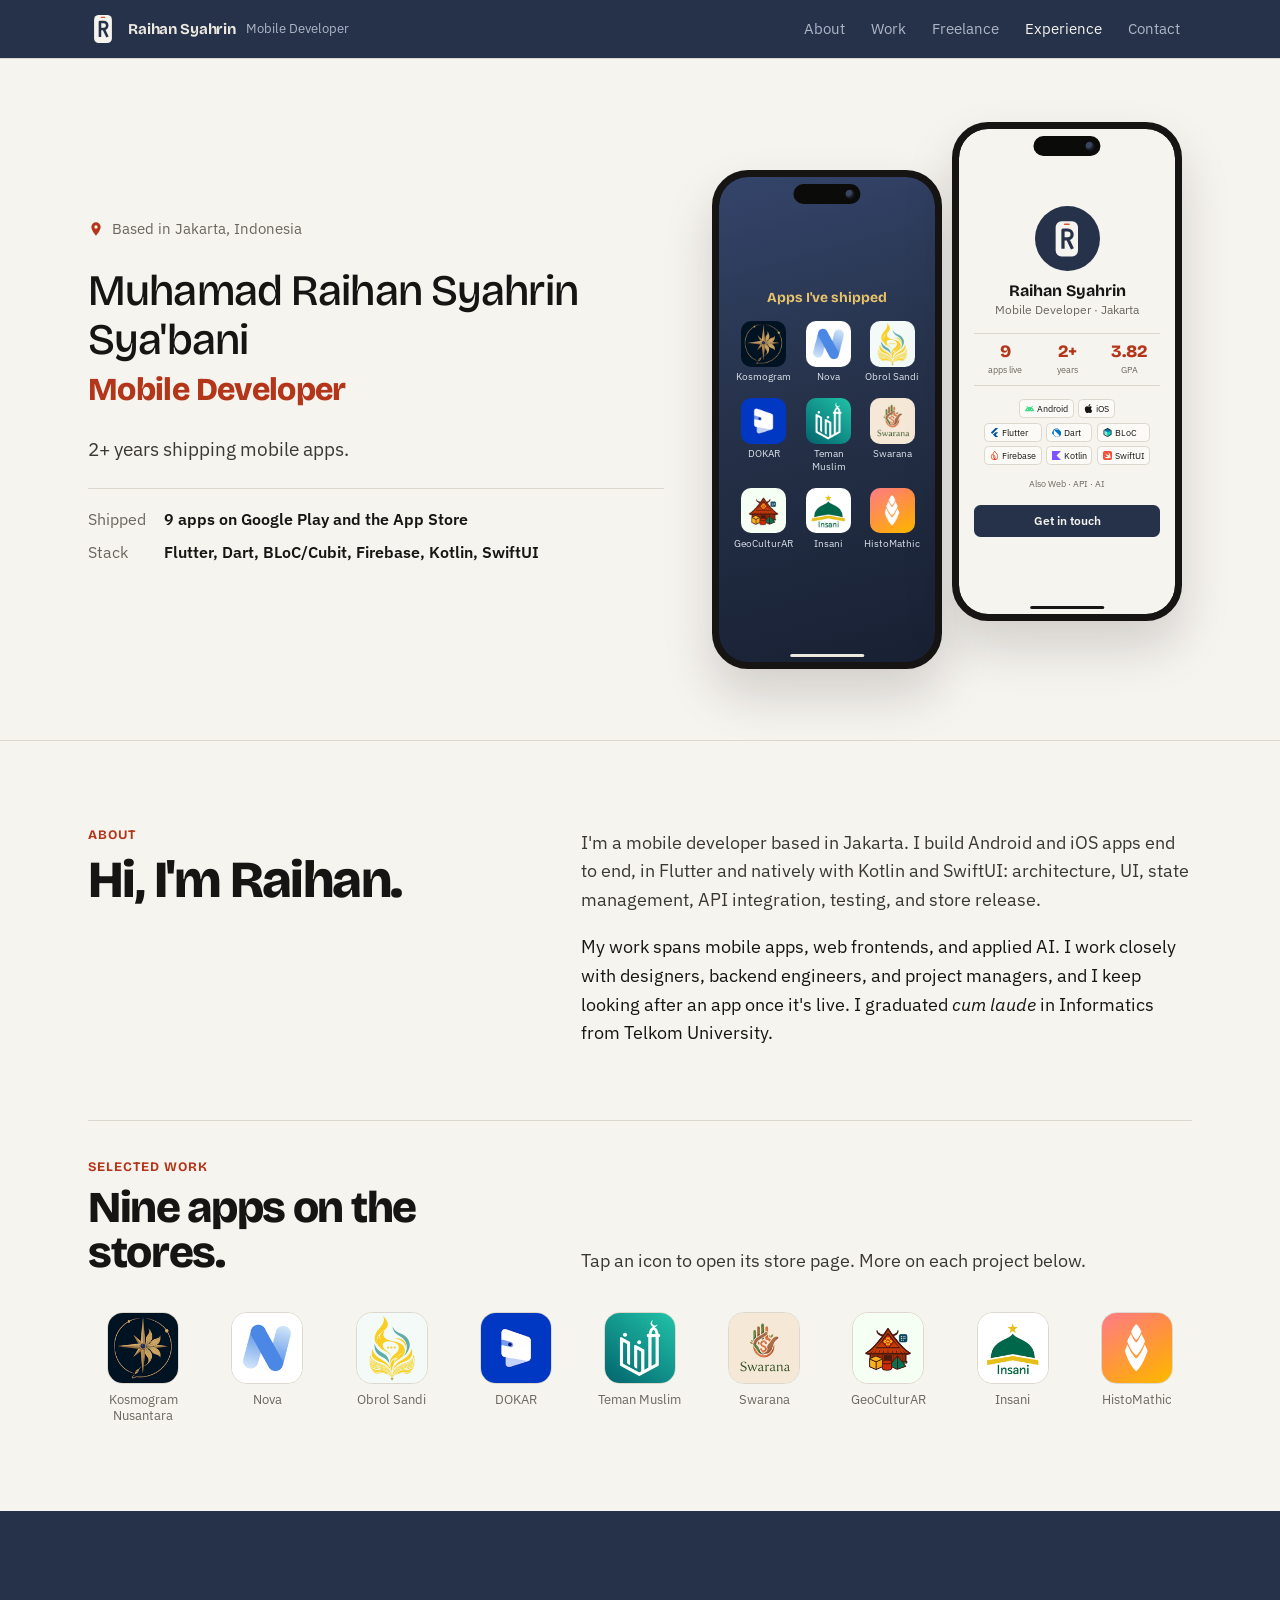
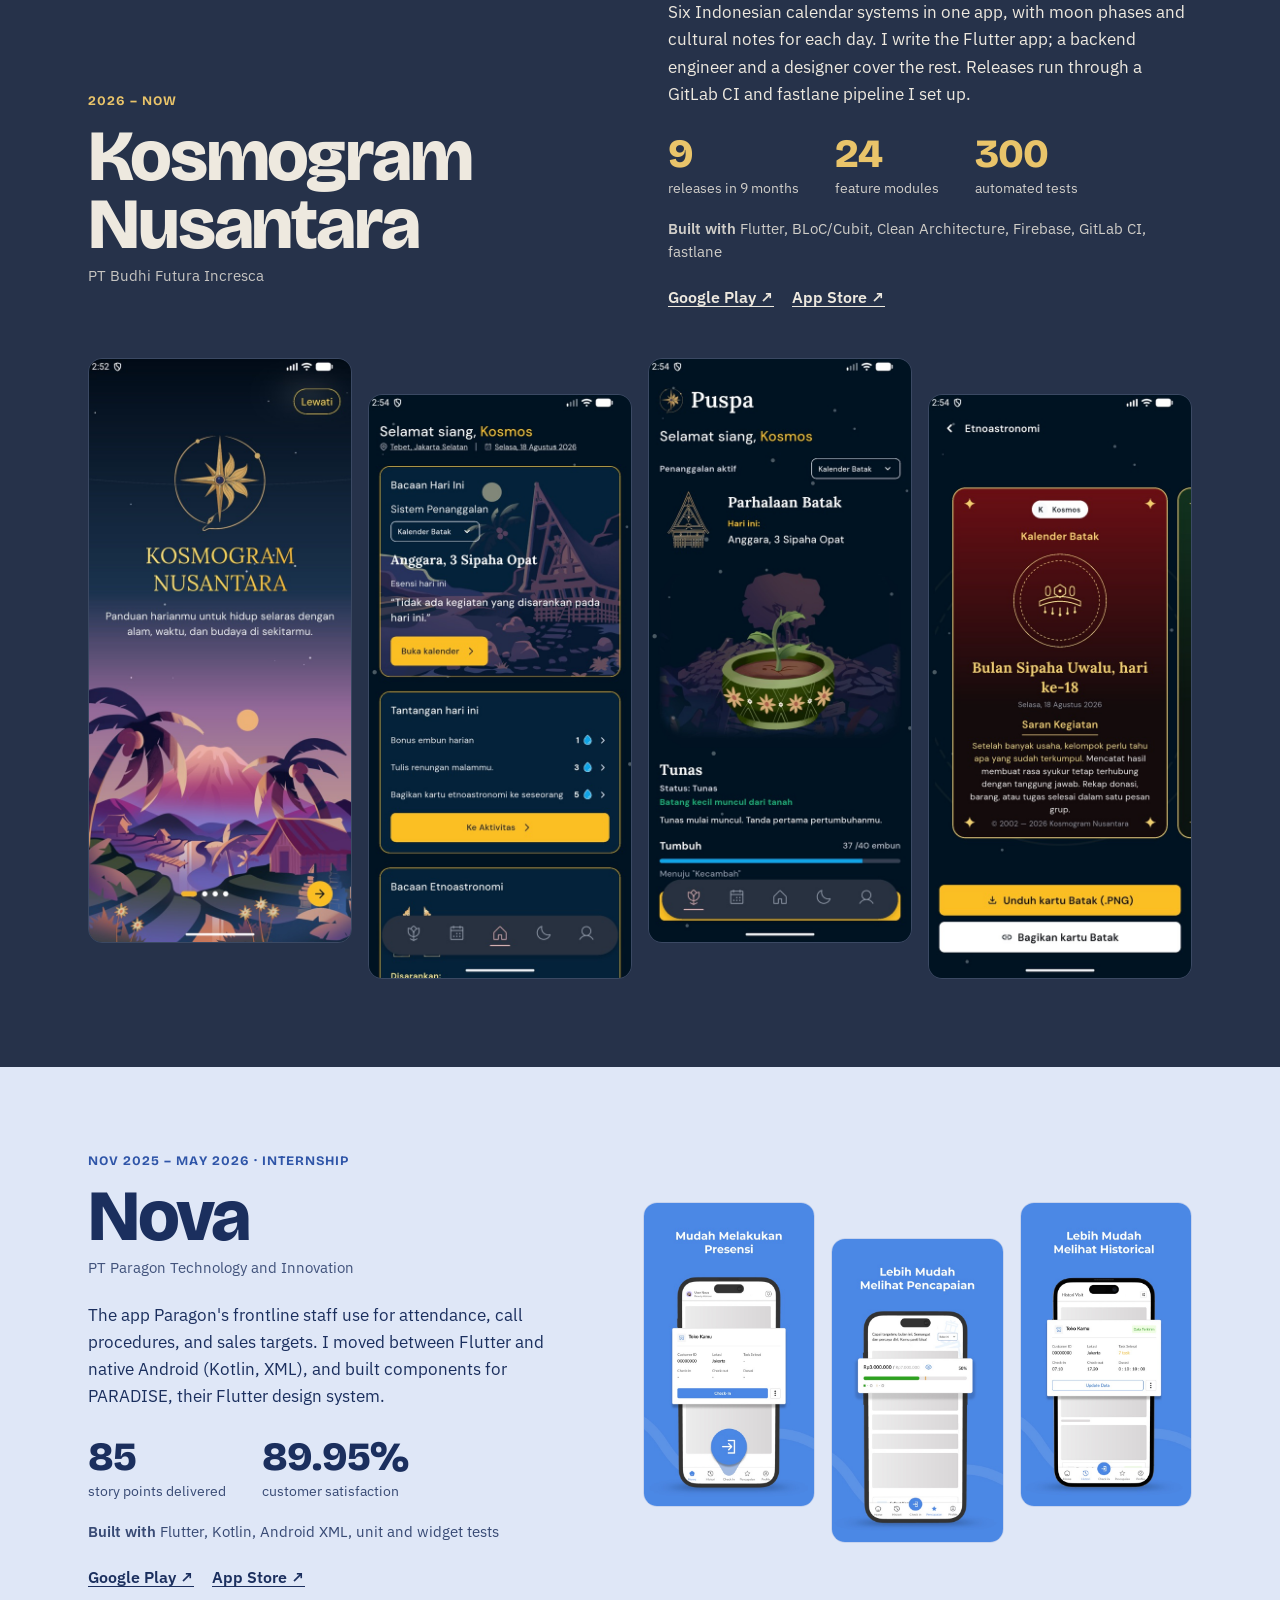
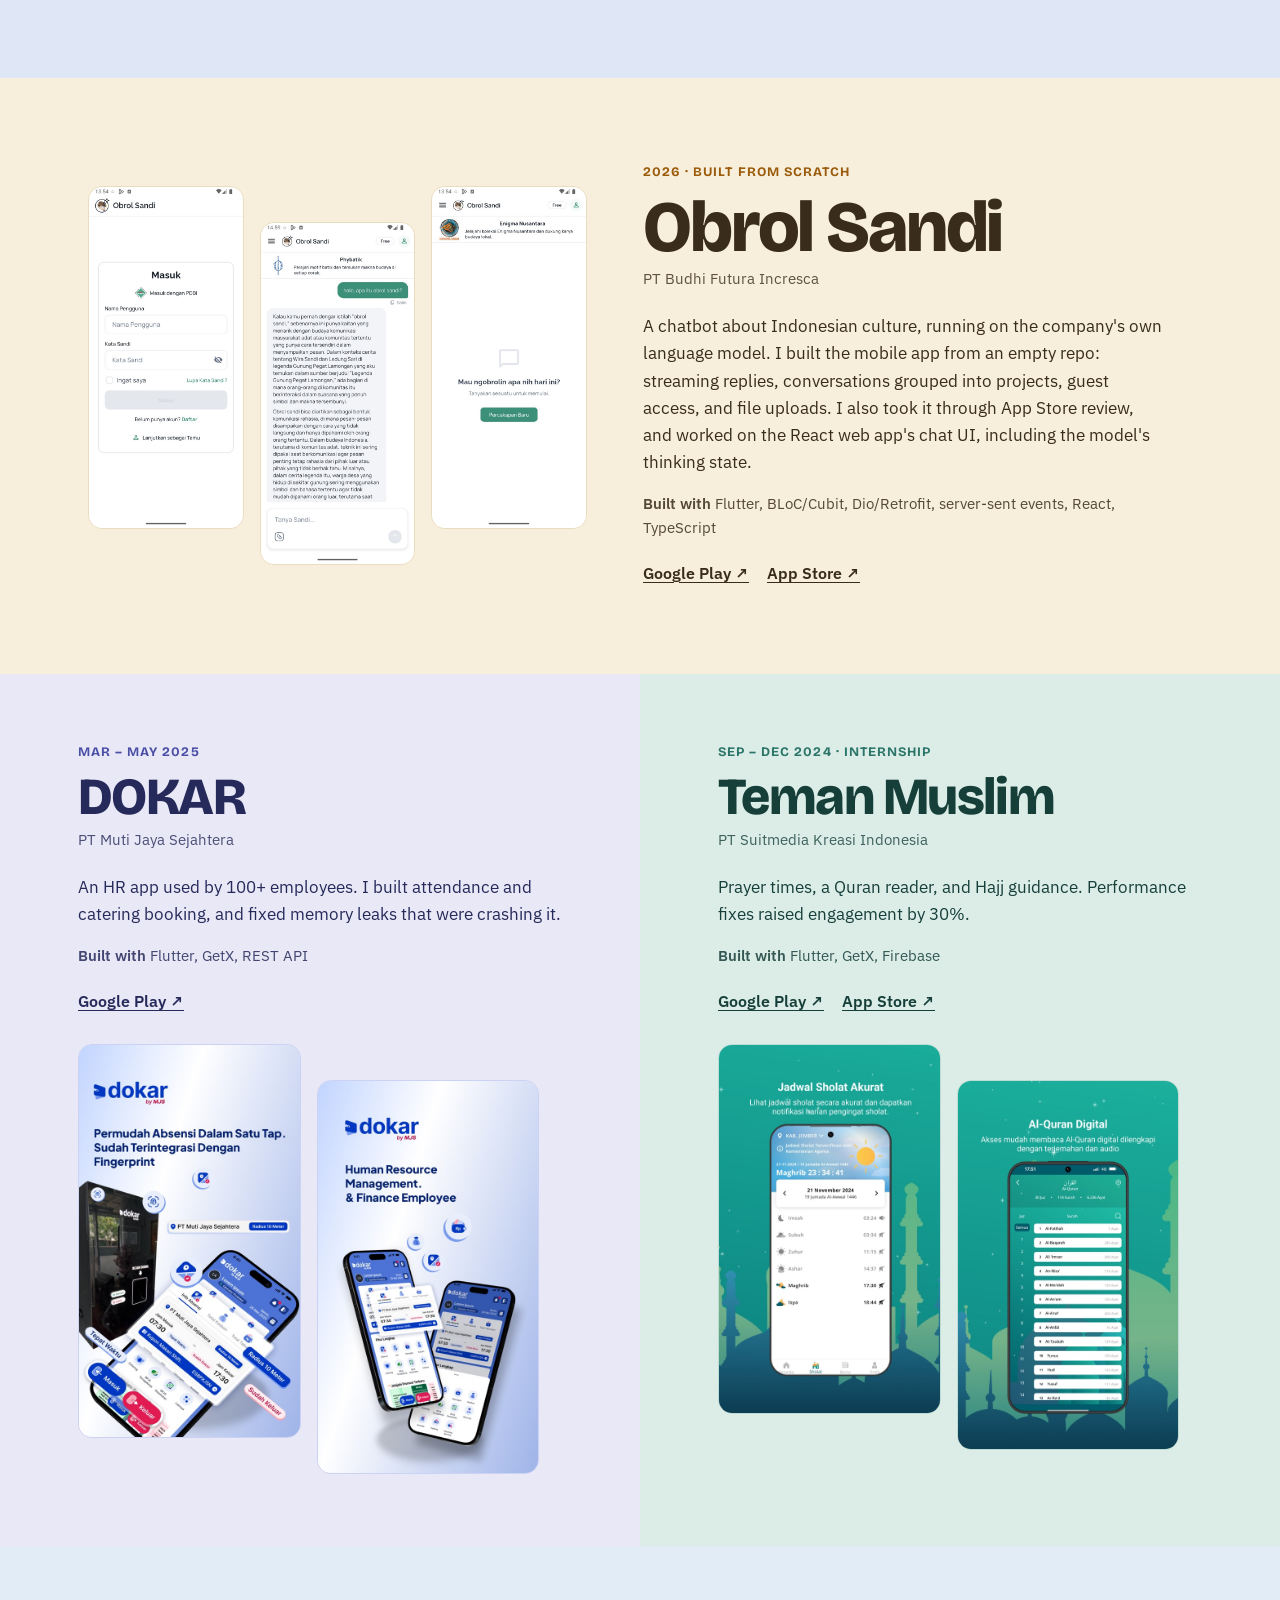
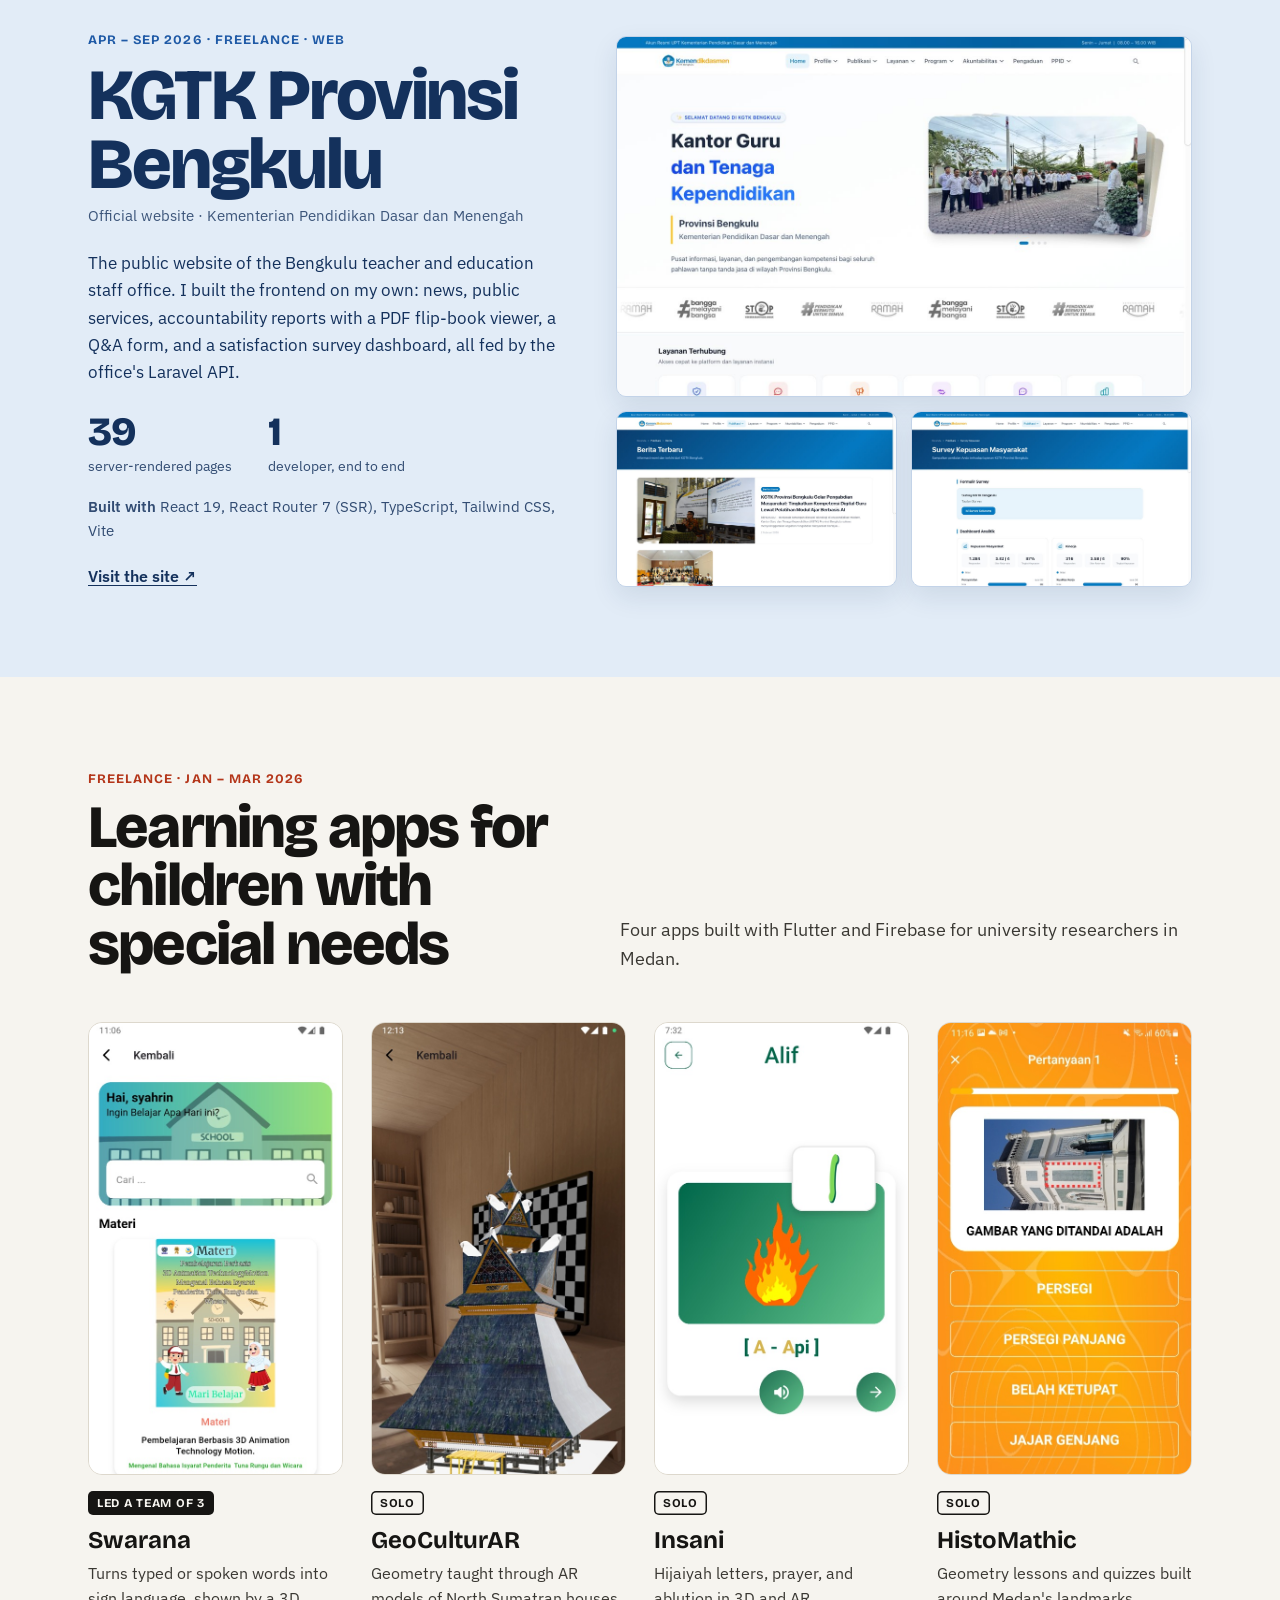
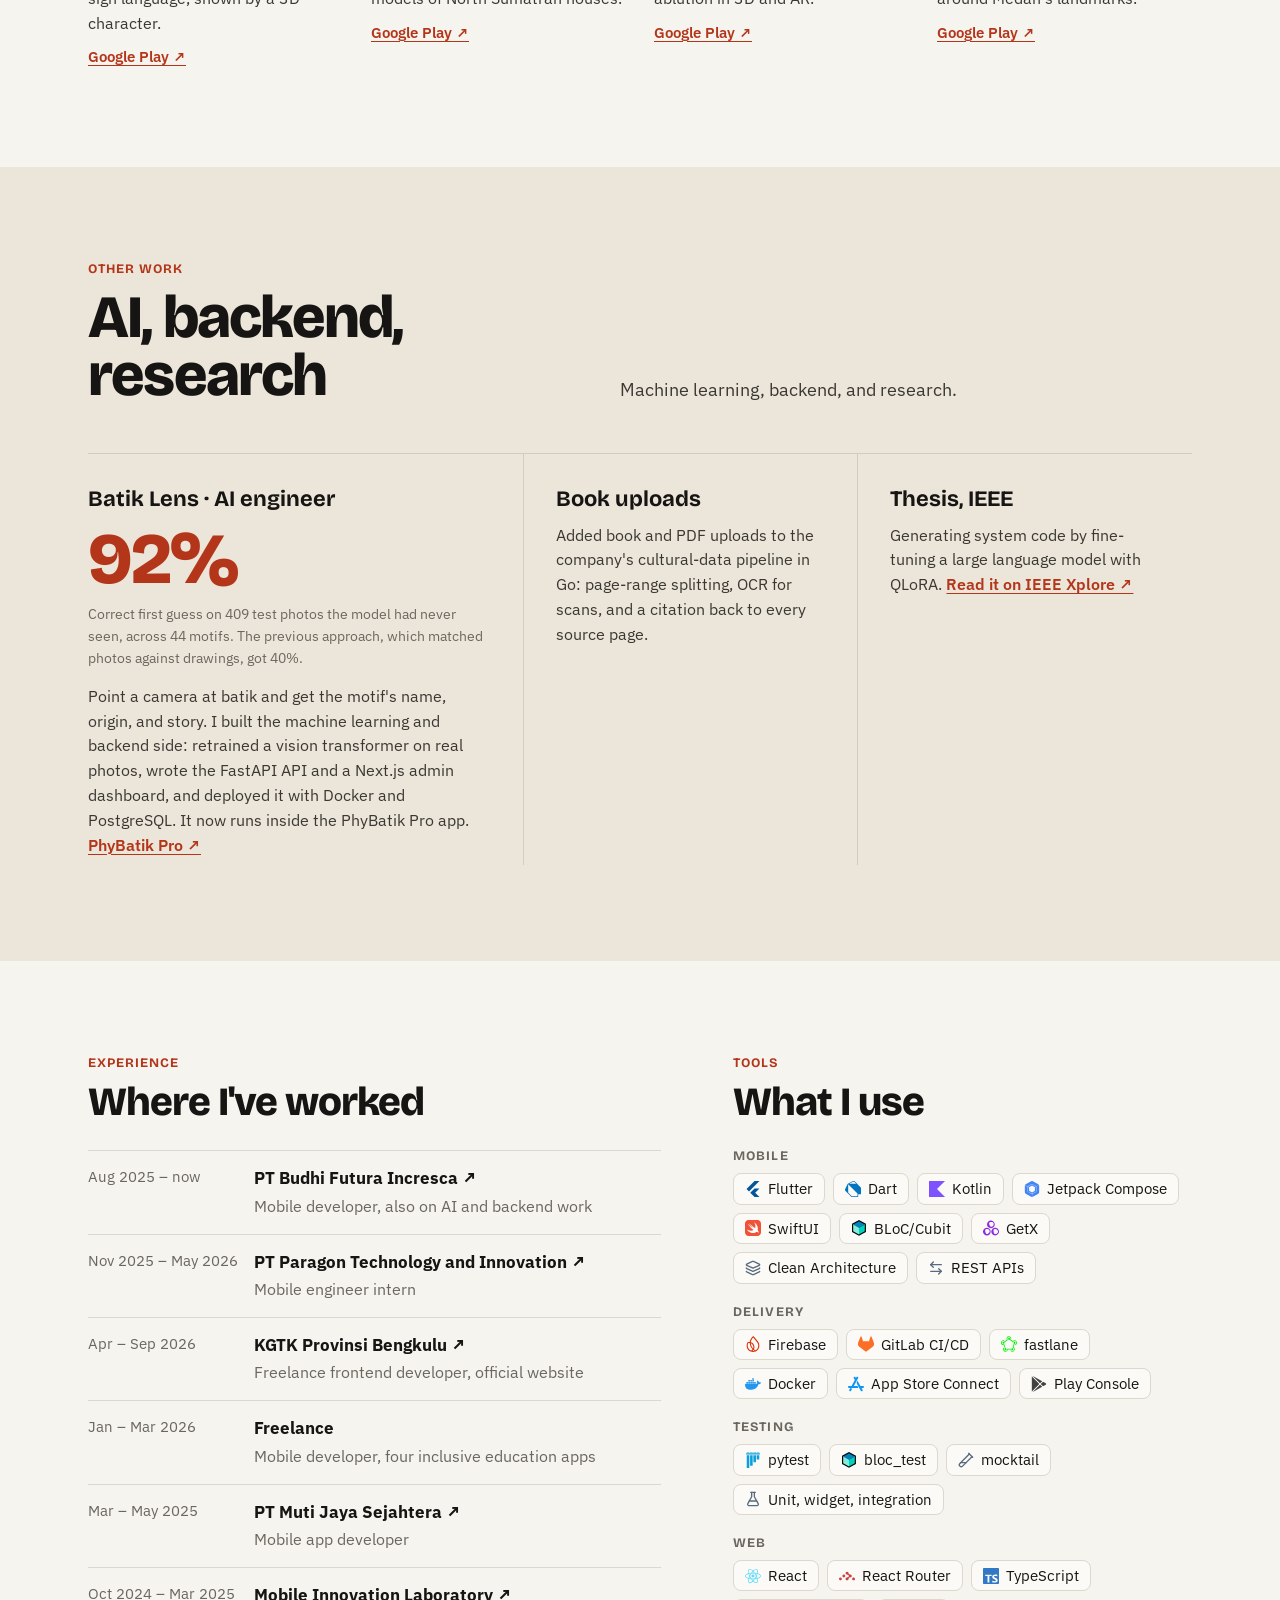
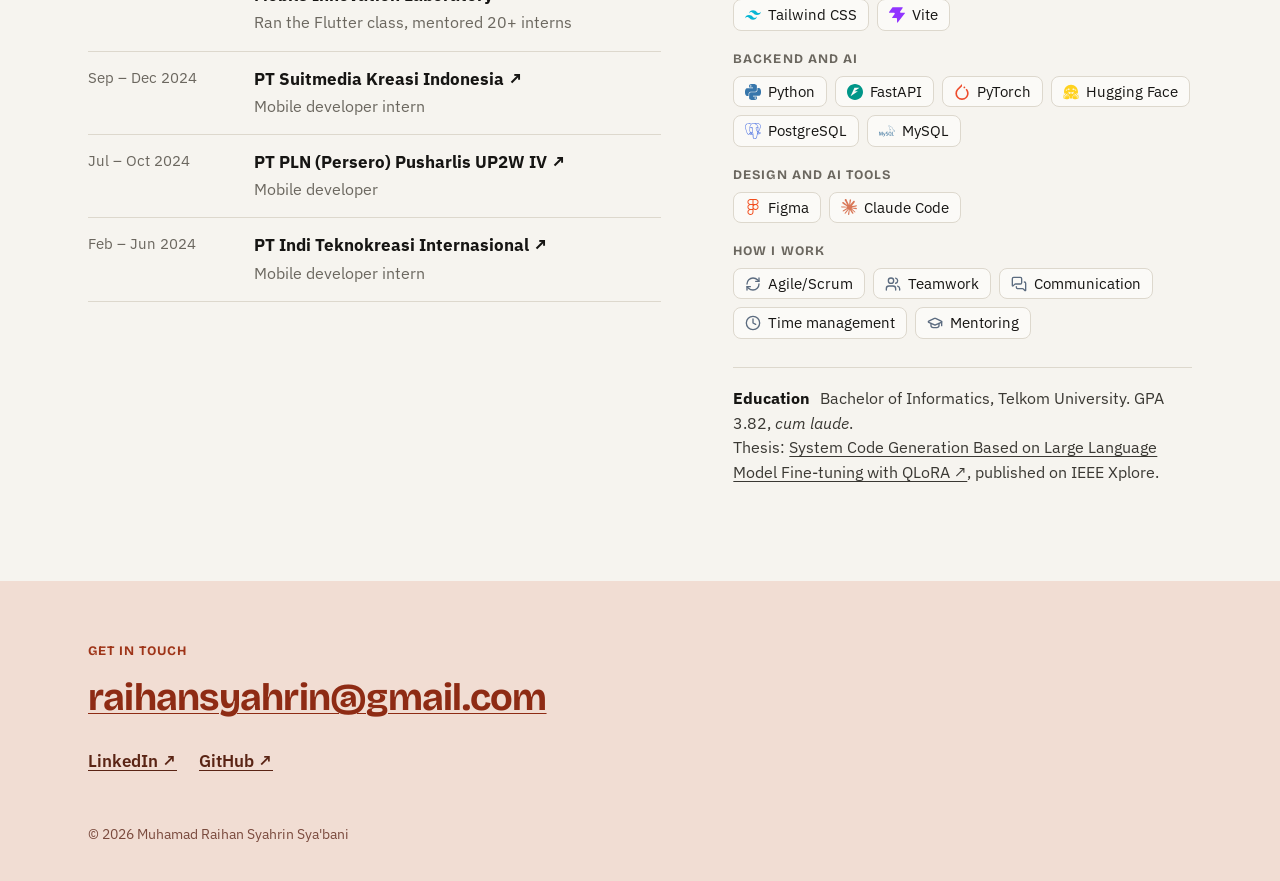
==== commit ad5dde1b: "Link the profile card button to Contact and add Android and iOS chips Get in touch now jumps to the " ====
--- a/index.html
+++ b/index.html
@@ -76,6 +76,7 @@
 .stats span{font-size:4.2cqw;color:var(--muted)}
 .tags{display:grid;grid-template-columns:repeat(3,auto);justify-content:center;gap:2cqw;margin-bottom:6cqw}
 .tags i{display:inline-flex;align-items:center;gap:1.4cqw;font-style:normal;font-size:4cqw;padding:1.4cqw 2.2cqw;border:1px solid var(--rule);border-radius:2cqw;background:#FBFAF7}
+.tags.os{grid-template-columns:repeat(2,auto);margin-bottom:2cqw}
 .tags svg{width:4.2cqw;height:4.2cqw;flex:none}
 .island{position:absolute;top:3.4cqw;left:50%;transform:translateX(-50%);width:31cqw;height:9cqw;border-radius:5cqw;background:#0B0B0A;z-index:3}
 .island::after{content:"";position:absolute;right:3cqw;top:50%;transform:translateY(-50%);width:4cqw;height:4cqw;border-radius:50%;background:radial-gradient(circle at 35% 35%,#3A4660 0 30%,#141821 60%)}
@@ -263,7 +264,7 @@
 </style>
 </head>
 <body>
-<svg width="0" height="0" style="position:absolute" aria-hidden="true"><symbol id="i-flutter" viewBox="0 0 24 24"><path fill="currentColor" d="M14.314 0L2.3 12 6 15.7 21.684.013h-7.357zm.014 11.072L7.857 17.53l6.47 6.47H21.7l-6.46-6.468 6.46-6.46h-7.37z"/></symbol><symbol id="i-dart" viewBox="0 0 24 24"><path fill="currentColor" d="M4.105 4.105S9.158 1.58 11.684.316a3.079 3.079 0 0 1 1.481-.315c.766.047 1.677.788 1.677.788L24 9.948v9.789h-4.263V24H9.789l-9-9C.303 14.5 0 13.795 0 13.105c0-.319.18-.818.316-1.105l3.789-7.895zm.679.679v11.787c.002.543.021 1.024.498 1.508L10.204 23h8.533v-4.263L4.784 4.784zm12.055-.678c-.899-.896-1.809-1.78-2.74-2.643-.302-.267-.567-.468-1.07-.462-.37.014-.87.195-.87.195L6.341 4.105l10.498.001z"/></symbol><symbol id="i-kotlin" viewBox="0 0 24 24"><path fill="currentColor" d="M24 24H0V0h24L12 12Z"/></symbol><symbol id="i-jetpackcompose" viewBox="0 0 24 24"><path fill="currentColor" d="M12.135.003a2.577 2.577 0 0 0-1.42.344L2.55 5.06a2.577 2.577 0 0 0-.953.967l3.957 2.17a1.765 1.765 0 0 1 .603-.588l4.951-2.86a1.761 1.761 0 0 1 1.76 0l4.951 2.86a1.753 1.753 0 0 1 .526.46l3.921-2.265a2.577 2.577 0 0 0-.816-.744L13.291.347a2.577 2.577 0 0 0-1.152-.34Zm-.145 4.912a1.36 1.36 0 0 0-.68.182L6.36 7.953a1.345 1.345 0 0 0-.454.435l1.92 1.055a1.05 1.05 0 0 1 .31-.275l3.34-1.928a1.054 1.054 0 0 1 1.051 0l3.336 1.928a1.066 1.066 0 0 1 .238.199l.018-.01-.002-.002 1.877-1.08a1.353 1.353 0 0 0-.373-.322l-4.95-2.86a1.357 1.357 0 0 0-.68-.178Zm10.432 1.149-3.92 2.26a1.757 1.757 0 0 1 .2.812v5.715c0 .627-.332 1.21-.88 1.528l-4.95 2.86a1.761 1.761 0 0 1-.64.214v4.524a2.577 2.577 0 0 0 1.059-.313l8.162-4.713a2.577 2.577 0 0 0 1.289-2.23V7.297a2.577 2.577 0 0 0-.318-1.228Zm-20.937.238a2.577 2.577 0 0 0-.227.99v9.43c0 .918.491 1.767 1.293 2.229l8.162 4.713a2.57 2.57 0 0 0 1.225.336v-4.531a1.761 1.761 0 0 1-.833-.235L6.156 16.38a1.765 1.765 0 0 1-.877-1.528V9.136a1.776 1.776 0 0 1 .131-.676Zm16.67 2.223-1.89 1.092a1.058 1.058 0 0 1 .124.46v3.856c0 .378-.2.72-.526.907l-3.336 1.93a1.04 1.04 0 0 1-.295.107v2.17c.152-.027.304-.078.44-.157l4.949-2.859a1.36 1.36 0 0 0 .68-1.18V9.136a1.36 1.36 0 0 0-.147-.607Zm-12.387.13a1.36 1.36 0 0 0-.088.481v5.715a1.36 1.36 0 0 0 .68 1.18l4.95 2.86c.194.112.412.166.627.177v-2.174a1.054 1.054 0 0 1-.46-.123L8.14 14.843a1.054 1.054 0 0 1-.532-.908v-3.853a.99.99 0 0 1 .077-.38l-.034-.013z"/></symbol><symbol id="i-swift" viewBox="0 0 24 24"><path fill="currentColor" d="M7.508 0c-.287 0-.573 0-.86.002-.241.002-.483.003-.724.01-.132.003-.263.009-.395.015A9.154 9.154 0 0 0 4.348.15 5.492 5.492 0 0 0 2.85.645 5.04 5.04 0 0 0 .645 2.848c-.245.48-.4.972-.495 1.5-.093.52-.122 1.05-.136 1.576a35.2 35.2 0 0 0-.012.724C0 6.935 0 7.221 0 7.508v8.984c0 .287 0 .575.002.862.002.24.005.481.012.722.014.526.043 1.057.136 1.576.095.528.25 1.02.495 1.5a5.03 5.03 0 0 0 2.205 2.203c.48.244.97.4 1.498.495.52.093 1.05.124 1.576.138.241.007.483.009.724.01.287.002.573.002.86.002h8.984c.287 0 .573 0 .86-.002.241-.001.483-.003.724-.01a10.523 10.523 0 0 0 1.578-.138 5.322 5.322 0 0 0 1.498-.495 5.035 5.035 0 0 0 2.203-2.203c.245-.48.4-.972.495-1.5.093-.52.124-1.05.138-1.576.007-.241.009-.481.01-.722.002-.287.002-.575.002-.862V7.508c0-.287 0-.573-.002-.86a33.662 33.662 0 0 0-.01-.724 10.5 10.5 0 0 0-.138-1.576 5.328 5.328 0 0 0-.495-1.5A5.039 5.039 0 0 0 21.152.645 5.32 5.32 0 0 0 19.654.15a10.493 10.493 0 0 0-1.578-.138 34.98 34.98 0 0 0-.722-.01C17.067 0 16.779 0 16.492 0H7.508zm6.035 3.41c4.114 2.47 6.545 7.162 5.549 11.131-.024.093-.05.181-.076.272l.002.001c2.062 2.538 1.5 5.258 1.236 4.745-1.072-2.086-3.066-1.568-4.088-1.043a6.803 6.803 0 0 1-.281.158l-.02.012-.002.002c-2.115 1.123-4.957 1.205-7.812-.022a12.568 12.568 0 0 1-5.64-4.838c.649.48 1.35.902 2.097 1.252 3.019 1.414 6.051 1.311 8.197-.002C9.651 12.73 7.101 9.67 5.146 7.191a10.628 10.628 0 0 1-1.005-1.384c2.34 2.142 6.038 4.83 7.365 5.576C8.69 8.408 6.208 4.743 6.324 4.86c4.436 4.47 8.528 6.996 8.528 6.996.154.085.27.154.36.213.085-.215.16-.437.224-.668.708-2.588-.09-5.548-1.893-7.992z"/></symbol><symbol id="i-firebase" viewBox="0 0 24 24"><path fill="currentColor" d="M19.455 8.369c-.538-.748-1.778-2.285-3.681-4.569-.826-.991-1.535-1.832-1.884-2.245a146 146 0 0 0-.488-.576l-.207-.245-.113-.133-.022-.032-.01-.005L12.57 0l-.609.488c-1.555 1.246-2.828 2.851-3.681 4.64-.523 1.064-.864 2.105-1.043 3.176-.047.241-.088.489-.121.738-.209-.017-.421-.028-.632-.033-.018-.001-.035-.002-.059-.003a7.46 7.46 0 0 0-2.28.274l-.317.089-.163.286c-.765 1.342-1.198 2.869-1.252 4.416-.07 2.01.477 3.954 1.583 5.625 1.082 1.633 2.61 2.882 4.42 3.611l.236.095.071.025.003-.001a9.59 9.59 0 0 0 2.941.568q.171.006.342.006c1.273 0 2.513-.249 3.69-.742l.008.004.313-.145a9.63 9.63 0 0 0 3.927-3.335c1.01-1.49 1.577-3.234 1.641-5.042.075-2.161-.643-4.304-2.133-6.371m-7.083 6.695c.328 1.244.264 2.44-.191 3.558-1.135-1.12-1.967-2.352-2.475-3.665-.543-1.404-.87-2.74-.974-3.975.48.157.922.366 1.315.622 1.132.737 1.914 1.902 2.325 3.461zm.207 6.022c.482.368.99.712 1.513 1.028-.771.21-1.565.302-2.369.273a8 8 0 0 1-.373-.022c.458-.394.869-.823 1.228-1.279zm1.347-6.431c-.516-1.957-1.527-3.437-3.002-4.398-.647-.421-1.385-.741-2.194-.95.011-.134.026-.268.043-.4.014-.113.03-.216.046-.313.133-.689.332-1.37.589-2.025.099-.25.206-.499.321-.74l.004-.008c.177-.358.376-.719.61-1.105l.092-.152-.003-.001c.544-.851 1.197-1.627 1.942-2.311l.288.341c.672.796 1.304 1.548 1.878 2.237 1.291 1.549 2.966 3.583 3.612 4.48 1.277 1.771 1.893 3.579 1.83 5.375-.049 1.395-.461 2.755-1.195 3.933-.694 1.116-1.661 2.05-2.8 2.708-.636-.318-1.559-.839-2.539-1.599.79-1.575.952-3.28.479-5.072zm-2.575 5.397c-.725.939-1.587 1.55-2.09 1.856-.081-.029-.163-.06-.243-.093l-.065-.026c-1.49-.616-2.747-1.656-3.635-3.01-.907-1.384-1.356-2.993-1.298-4.653.041-1.19.338-2.327.882-3.379.316-.07.638-.114.96-.131l.084-.002c.162-.003.324-.003.478 0 .227.011.454.035.677.07.073 1.513.445 3.145 1.105 4.852.637 1.644 1.694 3.162 3.144 4.515z"/></symbol><symbol id="i-gitlab" viewBox="0 0 24 24"><path fill="currentColor" d="m23.6004 9.5927-.0337-.0862L20.3.9814a.851.851 0 0 0-.3362-.405.8748.8748 0 0 0-.9997.0539.8748.8748 0 0 0-.29.4399l-2.2055 6.748H7.5375l-2.2057-6.748a.8573.8573 0 0 0-.29-.4412.8748.8748 0 0 0-.9997-.0537.8585.8585 0 0 0-.3362.4049L.4332 9.5015l-.0325.0862a6.0657 6.0657 0 0 0 2.0119 7.0105l.0113.0087.03.0213 4.976 3.7264 2.462 1.8633 1.4995 1.1321a1.0085 1.0085 0 0 0 1.2197 0l1.4995-1.1321 2.4619-1.8633 5.006-3.7489.0125-.01a6.0682 6.0682 0 0 0 2.0094-7.003z"/></symbol><symbol id="i-fastlane" viewBox="0 0 24 24"><path fill="currentColor" d="M8.144 19.182a1.445 1.445 0 00-1.237-.868l-1.615-4.976-.37-1.135c-.017.01-.112.052-.13.06-.008.01-.025.01-.033.018a.366.366 0 00-.07.037.472.472 0 01-.102.043c-.043.016-.078.034-.12.042-.035.01-.07.027-.104.036-.04.01-.083.025-.126.034-.034.01-.068.017-.103.026a.584.584 0 01-.137.017c-.035.01-.07.01-.103.017-.028 0-.054 0-.08.01h-.16c-.052 0-.095 0-.146-.01-.035 0-.07 0-.095-.01l-.165-.025c-.026-.01-.052-.01-.086-.017a2.456 2.456 0 01-.25-.06 2.498 2.498 0 01-1.633-3.137C1.7 7.97 3.102 7.23 4.417 7.65l.344-1.1A3.673 3.673 0 00.167 8.94a3.674 3.674 0 002.39 4.59 3.877 3.877 0 001.624.128l1.634 5.035a1.432 1.432 0 00-.232.267 1.47 1.47 0 00.387 2.053 1.47 1.47 0 002.2-.662 1.572 1.572 0 00-.03-1.167zM11.901.412a3.656 3.656 0 00-3.62 3.697c.01.54.147 1.09.38 1.58L4.381 8.8a1.468 1.468 0 00-.327-.138 1.47 1.47 0 00-1.83.997c-.233.78.214 1.596.996 1.83.103.032.207.05.31.05.404.025.8-.11 1.09-.38.2-.18.354-.4.43-.678a1.44 1.44 0 00.018-.764l4.237-3.08.962-.702c-.017-.018-.077-.086-.094-.103l-.026-.026c-.017-.018-.035-.036-.052-.06a.46.46 0 01-.07-.087 1.952 1.952 0 00-.076-.103c-.026-.026-.043-.06-.07-.086a1.027 1.027 0 01-.068-.11.56.56 0 00-.06-.096.746.746 0 01-.06-.12c-.017-.034-.034-.06-.043-.095l-.026-.07c-.006-.017-.014-.042-.023-.06-.01-.034-.025-.07-.034-.094-.016-.044-.025-.096-.042-.147l-.025-.096c-.01-.05-.017-.11-.026-.163 0-.025-.01-.05-.018-.085a2.269 2.269 0 01-.017-.26 2.502 2.502 0 012.475-2.526 2.502 2.502 0 012.526 2.475l1.152-.01C15.576 2.01 13.92.386 11.9.41zm11.908 8.664a3.664 3.664 0 00-4.632-2.303 3.803 3.803 0 00-1.385.851l-4.28-3.109c.026-.113.034-.233.034-.354a1.483 1.483 0 00-1.512-1.435 1.483 1.483 0 00-1.436 1.513 1.47 1.47 0 00.744 1.23c.232.128.5.205.782.197.267-.01.525-.086.73-.224l4.239 3.077.962.705.07-.12c.008-.008.008-.025.016-.034.008-.027.025-.044.034-.07.017-.034.034-.06.05-.094a.46.46 0 00.07-.112l.06-.085c.026-.035.052-.07.086-.104.026-.026.043-.05.07-.086l.094-.095.077-.078c.018-.017.035-.034.06-.05.018-.018.036-.027.053-.044a.282.282 0 01.086-.06c.04-.026.084-.052.12-.078a.528.528 0 01.084-.05c.052-.027.094-.053.146-.08.026-.008.052-.025.077-.033a2.51 2.51 0 013.412 1.477 2.507 2.507 0 01-1.572 3.17l.37 1.09c1.9-.627 2.93-2.7 2.294-4.615zm-2.166.62a1.474 1.474 0 00-1.881-.895 1.532 1.532 0 00-.284.14c-.344.214-.584.56-.662.945-.05.258-.043.533.052.8.094.257.24.463.438.627l-1.616 4.976-.37 1.134c.018 0 .112.026.138.026.017 0 .026 0 .043.01.028.008.054.008.08.017.035.01.07.017.104.025.043.01.086.026.13.035.033.01.068.017.102.034l.12.05c.035.018.07.027.103.044.04.017.076.043.12.06.033.017.06.034.093.052.026.01.043.025.06.043.018.01.035.024.052.033.026.018.06.035.086.06a.58.58 0 01.113.096c.025.016.05.042.077.06.043.033.077.076.12.12.02.016.043.034.06.06.06.06.11.13.164.197a2.505 2.505 0 01-.516 3.497 2.507 2.507 0 01-3.5-.515l-.927.686c1.205 1.616 3.5 1.96 5.116.757 1.615-1.203 1.96-3.497.756-5.112a3.82 3.82 0 00-1.237-1.058l1.632-5.036a1.479 1.479 0 001.238-1.968zM18.2 18.905a1.446 1.446 0 00-1.315-.558 1.38 1.38 0 00-.748.3c-.215.163-.37.378-.465.61H9.243c0 .017.01.12.02.137 0 .018 0 .026.01.043 0 .026.01.052.01.078 0 .034.007.07.007.112 0 .043 0 .086.01.128v.112c0 .043-.01.086-.01.13 0 .034-.01.068-.01.11-.01.044-.02.087-.02.138-.007.035-.007.07-.015.103-.01.025-.01.05-.017.08-.01.014-.01.04-.018.06-.01.03-.017.066-.026.1-.017.043-.034.095-.052.14-.01.032-.025.06-.034.092a2.771 2.771 0 01-.077.146c-.016.025-.024.05-.033.077a2.132 2.132 0 01-.138.215 2.504 2.504 0 01-3.49.583 2.501 2.501 0 01-.585-3.489l-.937-.67a3.658 3.658 0 00.86 5.096 3.656 3.656 0 005.095-.86c.318-.445.524-.97.628-1.502h5.294a1.479 1.479 0 002.252.567c.61-.508.73-1.436.232-2.08z"/></symbol><symbol id="i-docker" viewBox="0 0 24 24"><path fill="currentColor" d="M13.983 11.078h2.119a.186.186 0 00.186-.185V9.006a.186.186 0 00-.186-.186h-2.119a.185.185 0 00-.185.185v1.888c0 .102.083.185.185.185m-2.954-5.43h2.118a.186.186 0 00.186-.186V3.574a.186.186 0 00-.186-.185h-2.118a.185.185 0 00-.185.185v1.888c0 .102.082.185.185.185m0 2.716h2.118a.187.187 0 00.186-.186V6.29a.186.186 0 00-.186-.185h-2.118a.185.185 0 00-.185.185v1.887c0 .102.082.185.185.186m-2.93 0h2.12a.186.186 0 00.184-.186V6.29a.185.185 0 00-.185-.185H8.1a.185.185 0 00-.185.185v1.887c0 .102.083.185.185.186m-2.964 0h2.119a.186.186 0 00.185-.186V6.29a.185.185 0 00-.185-.185H5.136a.186.186 0 00-.186.185v1.887c0 .102.084.185.186.186m5.893 2.715h2.118a.186.186 0 00.186-.185V9.006a.186.186 0 00-.186-.186h-2.118a.185.185 0 00-.185.185v1.888c0 .102.082.185.185.185m-2.93 0h2.12a.185.185 0 00.184-.185V9.006a.185.185 0 00-.184-.186h-2.12a.185.185 0 00-.184.185v1.888c0 .102.083.185.185.185m-2.964 0h2.119a.185.185 0 00.185-.185V9.006a.185.185 0 00-.184-.186h-2.12a.186.186 0 00-.186.186v1.887c0 .102.084.185.186.185m-2.92 0h2.12a.185.185 0 00.184-.185V9.006a.185.185 0 00-.184-.186h-2.12a.185.185 0 00-.184.185v1.888c0 .102.082.185.185.185M23.763 9.89c-.065-.051-.672-.51-1.954-.51-.338.001-.676.03-1.01.087-.248-1.7-1.653-2.53-1.716-2.566l-.344-.199-.226.327c-.284.438-.49.922-.612 1.43-.23.97-.09 1.882.403 2.661-.595.332-1.55.413-1.744.42H.751a.751.751 0 00-.75.748 11.376 11.376 0 00.692 4.062c.545 1.428 1.355 2.48 2.41 3.124 1.18.723 3.1 1.137 5.275 1.137.983.003 1.963-.086 2.93-.266a12.248 12.248 0 003.823-1.389c.98-.567 1.86-1.288 2.61-2.136 1.252-1.418 1.998-2.997 2.553-4.4h.221c1.372 0 2.215-.549 2.68-1.009.309-.293.55-.65.707-1.046l.098-.288Z"/></symbol><symbol id="i-appstore" viewBox="0 0 24 24"><path fill="currentColor" d="M8.8086 14.9194l6.1107-11.0368c.0837-.1513.1682-.302.2437-.4584.0685-.142.1267-.2854.1646-.4403.0803-.3259.0588-.6656-.066-.9767-.1238-.3095-.3417-.5678-.6201-.7355a1.4175 1.4175 0 0 0-.921-.1924c-.3207.043-.6135.1935-.8443.4288-.1094.1118-.1996.2361-.2832.369-.092.1463-.175.2979-.259.4492l-.3864.6979-.3865-.6979c-.0837-.1515-.1667-.303-.2587-.4492-.0837-.1329-.1739-.2572-.2835-.369-.2305-.2353-.5233-.3857-.844-.429a1.4181 1.4181 0 0 0-.921.1926c-.2784.1677-.4964.426-.6203.7355-.1246.311-.1461.6508-.066.9767.038.155.0962.2984.1648.4403.0753.1564.1598.307.2437.4584l1.248 2.2543-4.8625 8.7825H2.0295c-.1676 0-.3351-.0007-.5026.0092-.1522.009-.3004.0284-.448.0714-.3108.0906-.5822.2798-.7783.548-.195.2665-.3006.5929-.3006.9279 0 .3352.1057.6612.3006.9277.196.2683.4675.4575.7782.548.1477.043.296.0623.4481.0715.1675.01.335.009.5026.009h13.0974c.0171-.0357.059-.1294.1-.2697.415-1.4151-.6156-2.843-2.0347-2.843zM3.113 18.5418l-.7922 1.5008c-.0818.1553-.1644.31-.2384.4705-.067.1458-.124.293-.1611.452-.0785.3346-.0576.6834.0645 1.0029.1212.3175.3346.583.607.7549.2727.172.5891.2416.9013.1975.3139-.044.6005-.1986.8263-.4402.1072-.1148.1954-.2424.2772-.3787.0902-.1503.1714-.3059.2535-.4612L6 19.4636c-.0896-.149-.9473-1.4704-2.887-.9218m20.5861-3.0056a1.4707 1.4707 0 0 0-.779-.5407c-.1476-.0425-.2961-.0616-.4483-.0705-.1678-.0099-.3352-.0091-.503-.0091H18.648l-4.3891-7.817c-.6655.7005-.9632 1.485-1.0773 2.1976-.1655 1.0333.0367 2.0934.546 3.0004l5.2741 9.3933c.084.1494.167.299.2591.4435.0837.131.1739.2537.2836.364.231.2323.5238.3809.8449.4232.3192.0424.643-.0244.9217-.1899.2784-.1653.4968-.4204.621-.7257.1246-.3072.146-.6425.0658-.9641-.0381-.1529-.0962-.2945-.165-.4346-.0753-.1543-.1598-.303-.2438-.4524l-1.216-2.1662h1.596c.1677 0 .3351.0009.5029-.009.1522-.009.3007-.028.4483-.0705a1.4707 1.4707 0 0 0 .779-.5407A1.5386 1.5386 0 0 0 24 16.452a1.539 1.539 0 0 0-.3009-.9158Z"/></symbol><symbol id="i-googleplay" viewBox="0 0 24 24"><path fill="currentColor" d="M22.018 13.298l-3.919 2.218-3.515-3.493 3.543-3.521 3.891 2.202a1.49 1.49 0 0 1 0 2.594zM1.337.924a1.486 1.486 0 0 0-.112.568v21.017c0 .217.045.419.124.6l11.155-11.087L1.337.924zm12.207 10.065l3.258-3.238L3.45.195a1.466 1.466 0 0 0-.946-.179l11.04 10.973zm0 2.067l-11 10.933c.298.036.612-.016.906-.183l13.324-7.54-3.23-3.21z"/></symbol><symbol id="i-pytest" viewBox="0 0 24 24"><path fill="currentColor" d="M2.6152 0v.8867h3.8399V0zm5.0215 0v.8867h3.8418V0zm4.957 0v.8867h3.8418V0zm4.9356 0v.8867h3.8418V0zM2.4473 1.8945a.935.935 0 0 0-.9356.9356c0 .517.4185.9375.9356.9375h19.1054c.5171 0 .9356-.4204.9356-.9375a.935.935 0 0 0-.9356-.9356zm.168 2.8477V24H6.455V4.7422zm5.0214 0V20.543h3.8418V4.7422zm4.957 0V15.291h3.8497V4.7422zm4.9356 0v6.4941h3.8418V4.7422z"/></symbol><symbol id="i-react" viewBox="0 0 24 24"><path fill="currentColor" d="M14.23 12.004a2.236 2.236 0 0 1-2.235 2.236 2.236 2.236 0 0 1-2.236-2.236 2.236 2.236 0 0 1 2.235-2.236 2.236 2.236 0 0 1 2.236 2.236zm2.648-10.69c-1.346 0-3.107.96-4.888 2.622-1.78-1.653-3.542-2.602-4.887-2.602-.41 0-.783.093-1.106.278-1.375.793-1.683 3.264-.973 6.365C1.98 8.917 0 10.42 0 12.004c0 1.59 1.99 3.097 5.043 4.03-.704 3.113-.39 5.588.988 6.38.32.187.69.275 1.102.275 1.345 0 3.107-.96 4.888-2.624 1.78 1.654 3.542 2.603 4.887 2.603.41 0 .783-.09 1.106-.275 1.374-.792 1.683-3.263.973-6.365C22.02 15.096 24 13.59 24 12.004c0-1.59-1.99-3.097-5.043-4.032.704-3.11.39-5.587-.988-6.38-.318-.184-.688-.277-1.092-.278zm-.005 1.09v.006c.225 0 .406.044.558.127.666.382.955 1.835.73 3.704-.054.46-.142.945-.25 1.44-.96-.236-2.006-.417-3.107-.534-.66-.905-1.345-1.727-2.035-2.447 1.592-1.48 3.087-2.292 4.105-2.295zm-9.77.02c1.012 0 2.514.808 4.11 2.28-.686.72-1.37 1.537-2.02 2.442-1.107.117-2.154.298-3.113.538-.112-.49-.195-.964-.254-1.42-.23-1.868.054-3.32.714-3.707.19-.09.4-.127.563-.132zm4.882 3.05c.455.468.91.992 1.36 1.564-.44-.02-.89-.034-1.345-.034-.46 0-.915.01-1.36.034.44-.572.895-1.096 1.345-1.565zM12 8.1c.74 0 1.477.034 2.202.093.406.582.802 1.203 1.183 1.86.372.64.71 1.29 1.018 1.946-.308.655-.646 1.31-1.013 1.95-.38.66-.773 1.288-1.18 1.87-.728.063-1.466.098-2.21.098-.74 0-1.477-.035-2.202-.093-.406-.582-.802-1.204-1.183-1.86-.372-.64-.71-1.29-1.018-1.946.303-.657.646-1.313 1.013-1.954.38-.66.773-1.286 1.18-1.868.728-.064 1.466-.098 2.21-.098zm-3.635.254c-.24.377-.48.763-.704 1.16-.225.39-.435.782-.635 1.174-.265-.656-.49-1.31-.676-1.947.64-.15 1.315-.283 2.015-.386zm7.26 0c.695.103 1.365.23 2.006.387-.18.632-.405 1.282-.66 1.933-.2-.39-.41-.783-.64-1.174-.225-.392-.465-.774-.705-1.146zm3.063.675c.484.15.944.317 1.375.498 1.732.74 2.852 1.708 2.852 2.476-.005.768-1.125 1.74-2.857 2.475-.42.18-.88.342-1.355.493-.28-.958-.646-1.956-1.1-2.98.45-1.017.81-2.01 1.085-2.964zm-13.395.004c.278.96.645 1.957 1.1 2.98-.45 1.017-.812 2.01-1.086 2.964-.484-.15-.944-.318-1.37-.5-1.732-.737-2.852-1.706-2.852-2.474 0-.768 1.12-1.742 2.852-2.476.42-.18.88-.342 1.356-.494zm11.678 4.28c.265.657.49 1.312.676 1.948-.64.157-1.316.29-2.016.39.24-.375.48-.762.705-1.158.225-.39.435-.788.636-1.18zm-9.945.02c.2.392.41.783.64 1.175.23.39.465.772.705 1.143-.695-.102-1.365-.23-2.006-.386.18-.63.406-1.282.66-1.933zM17.92 16.32c.112.493.2.968.254 1.423.23 1.868-.054 3.32-.714 3.708-.147.09-.338.128-.563.128-1.012 0-2.514-.807-4.11-2.28.686-.72 1.37-1.536 2.02-2.44 1.107-.118 2.154-.3 3.113-.54zm-11.83.01c.96.234 2.006.415 3.107.532.66.905 1.345 1.727 2.035 2.446-1.595 1.483-3.092 2.295-4.11 2.295-.22-.005-.406-.05-.553-.132-.666-.38-.955-1.834-.73-3.703.054-.46.142-.944.25-1.438zm4.56.64c.44.02.89.034 1.345.034.46 0 .915-.01 1.36-.034-.44.572-.895 1.095-1.345 1.565-.455-.47-.91-.993-1.36-1.565z"/></symbol><symbol id="i-reactrouter" viewBox="0 0 24 24"><path fill="currentColor" d="M12.118 5.466a2.306 2.306 0 00-.623.08c-.278.067-.702.332-.953.583-.41.423-.49.609-.662 1.469-.08.423.41 1.43.847 1.734.45.317 1.085.502 2.065.608 1.429.16 1.84.636 1.84 2.197 0 1.377-.385 1.747-1.96 1.906-1.707.172-2.58.834-2.765 2.117-.106.781.41 1.76 1.125 2.091 1.627.768 3.15-.198 3.467-2.196.211-1.284.622-1.642 1.998-1.747 1.588-.133 2.409-.675 2.713-1.787.278-1.02-.304-2.157-1.297-2.554-.264-.106-.873-.238-1.35-.291-1.495-.16-1.879-.424-2.038-1.39-.225-1.337-.317-1.562-.794-2.09a2.174 2.174 0 00-1.613-.73zm-4.785 4.36a2.145 2.145 0 00-.497.048c-1.469.318-2.17 2.051-1.35 3.295 1.178 1.774 3.944.953 3.97-1.177.012-1.193-.98-2.143-2.123-2.166zM2.089 14.19a2.22 2.22 0 00-.427.052c-2.158.476-2.237 3.626-.106 4.182.53.145.582.145 1.111.013 1.191-.318 1.866-1.456 1.549-2.607-.278-1.02-1.144-1.664-2.127-1.64zm19.824.008c-.233.002-.477.058-.784.162-1.39.477-1.866 2.092-.98 3.336.557.794 1.96 1.058 2.82.516 1.416-.874 1.363-3.057-.093-3.746-.38-.186-.663-.271-.963-.268z"/></symbol><symbol id="i-typescript" viewBox="0 0 24 24"><path fill="currentColor" d="M1.125 0C.502 0 0 .502 0 1.125v21.75C0 23.498.502 24 1.125 24h21.75c.623 0 1.125-.502 1.125-1.125V1.125C24 .502 23.498 0 22.875 0zm17.363 9.75c.612 0 1.154.037 1.627.111a6.38 6.38 0 0 1 1.306.34v2.458a3.95 3.95 0 0 0-.643-.361 5.093 5.093 0 0 0-.717-.26 5.453 5.453 0 0 0-1.426-.2c-.3 0-.573.028-.819.086a2.1 2.1 0 0 0-.623.242c-.17.104-.3.229-.393.374a.888.888 0 0 0-.14.49c0 .196.053.373.156.529.104.156.252.304.443.444s.423.276.696.41c.273.135.582.274.926.416.47.197.892.407 1.266.628.374.222.695.473.963.753.268.279.472.598.614.957.142.359.214.776.214 1.253 0 .657-.125 1.21-.373 1.656a3.033 3.033 0 0 1-1.012 1.085 4.38 4.38 0 0 1-1.487.596c-.566.12-1.163.18-1.79.18a9.916 9.916 0 0 1-1.84-.164 5.544 5.544 0 0 1-1.512-.493v-2.63a5.033 5.033 0 0 0 3.237 1.2c.333 0 .624-.03.872-.09.249-.06.456-.144.623-.25.166-.108.29-.234.373-.38a1.023 1.023 0 0 0-.074-1.089 2.12 2.12 0 0 0-.537-.5 5.597 5.597 0 0 0-.807-.444 27.72 27.72 0 0 0-1.007-.436c-.918-.383-1.602-.852-2.053-1.405-.45-.553-.676-1.222-.676-2.005 0-.614.123-1.141.369-1.582.246-.441.58-.804 1.004-1.089a4.494 4.494 0 0 1 1.47-.629 7.536 7.536 0 0 1 1.77-.201zm-15.113.188h9.563v2.166H9.506v9.646H6.789v-9.646H3.375z"/></symbol><symbol id="i-tailwindcss" viewBox="0 0 24 24"><path fill="currentColor" d="M12.001,4.8c-3.2,0-5.2,1.6-6,4.8c1.2-1.6,2.6-2.2,4.2-1.8c0.913,0.228,1.565,0.89,2.288,1.624 C13.666,10.618,15.027,12,18.001,12c3.2,0,5.2-1.6,6-4.8c-1.2,1.6-2.6,2.2-4.2,1.8c-0.913-0.228-1.565-0.89-2.288-1.624 C16.337,6.182,14.976,4.8,12.001,4.8z M6.001,12c-3.2,0-5.2,1.6-6,4.8c1.2-1.6,2.6-2.2,4.2-1.8c0.913,0.228,1.565,0.89,2.288,1.624 c1.177,1.194,2.538,2.576,5.512,2.576c3.2,0,5.2-1.6,6-4.8c-1.2,1.6-2.6,2.2-4.2,1.8c-0.913-0.228-1.565-0.89-2.288-1.624 C10.337,13.382,8.976,12,6.001,12z"/></symbol><symbol id="i-vite" viewBox="0 0 24 24"><path fill="currentColor" d="M13.056 23.238a.57.57 0 0 1-1.02-.355v-5.202c0-.63-.512-1.143-1.144-1.143H5.148a.57.57 0 0 1-.464-.903l3.777-5.29c.54-.753 0-1.804-.93-1.804H.57a.574.574 0 0 1-.543-.746.6.6 0 0 1 .08-.157L5.008.78a.57.57 0 0 1 .467-.24h14.589a.57.57 0 0 1 .466.903l-3.778 5.29c-.54.755 0 1.806.93 1.806h5.745c.238 0 .424.138.513.322a.56.56 0 0 1-.063.603z"/></symbol><symbol id="i-python" viewBox="0 0 24 24"><path fill="currentColor" d="M14.25.18l.9.2.73.26.59.3.45.32.34.34.25.34.16.33.1.3.04.26.02.2-.01.13V8.5l-.05.63-.13.55-.21.46-.26.38-.3.31-.33.25-.35.19-.35.14-.33.1-.3.07-.26.04-.21.02H8.77l-.69.05-.59.14-.5.22-.41.27-.33.32-.27.35-.2.36-.15.37-.1.35-.07.32-.04.27-.02.21v3.06H3.17l-.21-.03-.28-.07-.32-.12-.35-.18-.36-.26-.36-.36-.35-.46-.32-.59-.28-.73-.21-.88-.14-1.05-.05-1.23.06-1.22.16-1.04.24-.87.32-.71.36-.57.4-.44.42-.33.42-.24.4-.16.36-.1.32-.05.24-.01h.16l.06.01h8.16v-.83H6.18l-.01-2.75-.02-.37.05-.34.11-.31.17-.28.25-.26.31-.23.38-.2.44-.18.51-.15.58-.12.64-.1.71-.06.77-.04.84-.02 1.27.05zm-6.3 1.98l-.23.33-.08.41.08.41.23.34.33.22.41.09.41-.09.33-.22.23-.34.08-.41-.08-.41-.23-.33-.33-.22-.41-.09-.41.09zm13.09 3.95l.28.06.32.12.35.18.36.27.36.35.35.47.32.59.28.73.21.88.14 1.04.05 1.23-.06 1.23-.16 1.04-.24.86-.32.71-.36.57-.4.45-.42.33-.42.24-.4.16-.36.09-.32.05-.24.02-.16-.01h-8.22v.82h5.84l.01 2.76.02.36-.05.34-.11.31-.17.29-.25.25-.31.24-.38.2-.44.17-.51.15-.58.13-.64.09-.71.07-.77.04-.84.01-1.27-.04-1.07-.14-.9-.2-.73-.25-.59-.3-.45-.33-.34-.34-.25-.34-.16-.33-.1-.3-.04-.25-.02-.2.01-.13v-5.34l.05-.64.13-.54.21-.46.26-.38.3-.32.33-.24.35-.2.35-.14.33-.1.3-.06.26-.04.21-.02.13-.01h5.84l.69-.05.59-.14.5-.21.41-.28.33-.32.27-.35.2-.36.15-.36.1-.35.07-.32.04-.28.02-.21V6.07h2.09l.14.01zm-6.47 14.25l-.23.33-.08.41.08.41.23.33.33.23.41.08.41-.08.33-.23.23-.33.08-.41-.08-.41-.23-.33-.33-.23-.41-.08-.41.08z"/></symbol><symbol id="i-fastapi" viewBox="0 0 24 24"><path fill="currentColor" d="M12 .0387C5.3729.0384.0003 5.3931 0 11.9988c-.001 6.6066 5.372 11.9628 12 11.9625 6.628.0003 12.001-5.3559 12-11.9625-.0003-6.6057-5.3729-11.9604-12-11.96m-.829 5.4153h7.55l-7.5805 5.3284h5.1828L5.279 18.5436q2.9466-6.5444 5.892-13.0896"/></symbol><symbol id="i-pytorch" viewBox="0 0 24 24"><path fill="currentColor" d="M12.005 0L4.952 7.053a9.865 9.865 0 000 14.022 9.866 9.866 0 0014.022 0c3.984-3.9 3.986-10.205.085-14.023l-1.744 1.743c2.904 2.905 2.904 7.634 0 10.538s-7.634 2.904-10.538 0-2.904-7.634 0-10.538l4.647-4.646.582-.665zm3.568 3.899a1.327 1.327 0 00-1.327 1.327 1.327 1.327 0 001.327 1.328A1.327 1.327 0 0016.9 5.226 1.327 1.327 0 0015.573 3.9z"/></symbol><symbol id="i-huggingface" viewBox="0 0 24 24"><path fill="currentColor" d="M12.025 1.13c-5.77 0-10.449 4.647-10.449 10.378 0 1.112.178 2.181.503 3.185.064-.222.203-.444.416-.577a.96.96 0 0 1 .524-.15c.293 0 .584.124.84.284.278.173.48.408.71.694.226.282.458.611.684.951v-.014c.017-.324.106-.622.264-.874s.403-.487.762-.543c.3-.047.596.06.787.203s.31.313.4.467c.15.257.212.468.233.542.01.026.653 1.552 1.657 2.54.616.605 1.01 1.223 1.082 1.912.055.537-.096 1.059-.38 1.572.637.121 1.294.187 1.967.187.657 0 1.298-.063 1.921-.178-.287-.517-.44-1.041-.384-1.581.07-.69.465-1.307 1.081-1.913 1.004-.987 1.647-2.513 1.657-2.539.021-.074.083-.285.233-.542.09-.154.208-.323.4-.467a1.08 1.08 0 0 1 .787-.203c.359.056.604.29.762.543s.247.55.265.874v.015c.225-.34.457-.67.683-.952.23-.286.432-.52.71-.694.257-.16.547-.284.84-.285a.97.97 0 0 1 .524.151c.228.143.373.388.43.625l.006.04a10.3 10.3 0 0 0 .534-3.273c0-5.731-4.678-10.378-10.449-10.378M8.327 6.583a1.5 1.5 0 0 1 .713.174 1.487 1.487 0 0 1 .617 2.013c-.183.343-.762-.214-1.102-.094-.38.134-.532.914-.917.71a1.487 1.487 0 0 1 .69-2.803m7.486 0a1.487 1.487 0 0 1 .689 2.803c-.385.204-.536-.576-.916-.71-.34-.12-.92.437-1.103.094a1.487 1.487 0 0 1 .617-2.013 1.5 1.5 0 0 1 .713-.174m-10.68 1.55a.96.96 0 1 1 0 1.921.96.96 0 0 1 0-1.92m13.838 0a.96.96 0 1 1 0 1.92.96.96 0 0 1 0-1.92M8.489 11.458c.588.01 1.965 1.157 3.572 1.164 1.607-.007 2.984-1.155 3.572-1.164.196-.003.305.12.305.454 0 .886-.424 2.328-1.563 3.202-.22-.756-1.396-1.366-1.63-1.32q-.011.001-.02.006l-.044.026-.01.008-.03.024q-.018.017-.035.036l-.032.04a1 1 0 0 0-.058.09l-.014.025q-.049.088-.11.19a1 1 0 0 1-.083.116 1.2 1.2 0 0 1-.173.18q-.035.029-.075.058a1.3 1.3 0 0 1-.251-.243 1 1 0 0 1-.076-.107c-.124-.193-.177-.363-.337-.444-.034-.016-.104-.008-.2.022q-.094.03-.216.087-.06.028-.125.063l-.13.074q-.067.04-.136.086a3 3 0 0 0-.135.096 3 3 0 0 0-.26.219 2 2 0 0 0-.12.121 2 2 0 0 0-.106.128l-.002.002a2 2 0 0 0-.09.132l-.001.001a1.2 1.2 0 0 0-.105.212q-.013.036-.024.073c-1.139-.875-1.563-2.317-1.563-3.203 0-.334.109-.457.305-.454m.836 10.354c.824-1.19.766-2.082-.365-3.194-1.13-1.112-1.789-2.738-1.789-2.738s-.246-.945-.806-.858-.97 1.499.202 2.362c1.173.864-.233 1.45-.685.64-.45-.812-1.683-2.896-2.322-3.295s-1.089-.175-.938.647 2.822 2.813 2.562 3.244-1.176-.506-1.176-.506-2.866-2.567-3.49-1.898.473 1.23 2.037 2.16c1.564.932 1.686 1.178 1.464 1.53s-3.675-2.511-4-1.297c-.323 1.214 3.524 1.567 3.287 2.405-.238.839-2.71-1.587-3.216-.642-.506.946 3.49 2.056 3.522 2.064 1.29.33 4.568 1.028 5.713-.624m5.349 0c-.824-1.19-.766-2.082.365-3.194 1.13-1.112 1.789-2.738 1.789-2.738s.246-.945.806-.858.97 1.499-.202 2.362c-1.173.864.233 1.45.685.64.451-.812 1.683-2.896 2.322-3.295s1.089-.175.938.647-2.822 2.813-2.562 3.244 1.176-.506 1.176-.506 2.866-2.567 3.49-1.898-.473 1.23-2.037 2.16c-1.564.932-1.686 1.178-1.464 1.53s3.675-2.511 4-1.297c.323 1.214-3.524 1.567-3.287 2.405.238.839 2.71-1.587 3.216-.642.506.946-3.49 2.056-3.522 2.064-1.29.33-4.568 1.028-5.713-.624"/></symbol><symbol id="i-postgresql" viewBox="0 0 24 24"><path fill="currentColor" d="M23.5594 14.7228a.5269.5269 0 0 0-.0563-.1191c-.139-.2632-.4768-.3418-1.0074-.2321-1.6533.3411-2.2935.1312-2.5256-.0191 1.342-2.0482 2.445-4.522 3.0411-6.8297.2714-1.0507.7982-3.5237.1222-4.7316a1.5641 1.5641 0 0 0-.1509-.235C21.6931.9086 19.8007.0248 17.5099.0005c-1.4947-.0158-2.7705.3461-3.1161.4794a9.449 9.449 0 0 0-.5159-.0816 8.044 8.044 0 0 0-1.3114-.1278c-1.1822-.0184-2.2038.2642-3.0498.8406-.8573-.3211-4.7888-1.645-7.2219.0788C.9359 2.1526.3086 3.8733.4302 6.3043c.0409.818.5069 3.334 1.2423 5.7436.4598 1.5065.9387 2.7019 1.4334 3.582.553.9942 1.1259 1.5933 1.7143 1.7895.4474.1491 1.1327.1441 1.8581-.7279.8012-.9635 1.5903-1.8258 1.9446-2.2069.4351.2355.9064.3625 1.39.3772a.0569.0569 0 0 0 .0004.0041 11.0312 11.0312 0 0 0-.2472.3054c-.3389.4302-.4094.5197-1.5002.7443-.3102.064-1.1344.2339-1.1464.8115-.0025.1224.0329.2309.0919.3268.2269.4231.9216.6097 1.015.6331 1.3345.3335 2.5044.092 3.3714-.6787-.017 2.231.0775 4.4174.3454 5.0874.2212.5529.7618 1.9045 2.4692 1.9043.2505 0 .5263-.0291.8296-.0941 1.7819-.3821 2.5557-1.1696 2.855-2.9059.1503-.8707.4016-2.8753.5388-4.1012.0169-.0703.0357-.1207.057-.1362.0007-.0005.0697-.0471.4272.0307a.3673.3673 0 0 0 .0443.0068l.2539.0223.0149.001c.8468.0384 1.9114-.1426 2.5312-.4308.6438-.2988 1.8057-1.0323 1.5951-1.6698zM2.371 11.8765c-.7435-2.4358-1.1779-4.8851-1.2123-5.5719-.1086-2.1714.4171-3.6829 1.5623-4.4927 1.8367-1.2986 4.8398-.5408 6.108-.13-.0032.0032-.0066.0061-.0098.0094-2.0238 2.044-1.9758 5.536-1.9708 5.7495-.0002.0823.0066.1989.0162.3593.0348.5873.0996 1.6804-.0735 2.9184-.1609 1.1504.1937 2.2764.9728 3.0892.0806.0841.1648.1631.2518.2374-.3468.3714-1.1004 1.1926-1.9025 2.1576-.5677.6825-.9597.5517-1.0886.5087-.3919-.1307-.813-.5871-1.2381-1.3223-.4796-.839-.9635-2.0317-1.4155-3.5126zm6.0072 5.0871c-.1711-.0428-.3271-.1132-.4322-.1772.0889-.0394.2374-.0902.4833-.1409 1.2833-.2641 1.4815-.4506 1.9143-1.0002.0992-.126.2116-.2687.3673-.4426a.3549.3549 0 0 0 .0737-.1298c.1708-.1513.2724-.1099.4369-.0417.156.0646.3078.26.3695.4752.0291.1016.0619.2945-.0452.4444-.9043 1.2658-2.2216 1.2494-3.1676 1.0128zm2.094-3.988-.0525.141c-.133.3566-.2567.6881-.3334 1.003-.6674-.0021-1.3168-.2872-1.8105-.8024-.6279-.6551-.9131-1.5664-.7825-2.5004.1828-1.3079.1153-2.4468.079-3.0586-.005-.0857-.0095-.1607-.0122-.2199.2957-.2621 1.6659-.9962 2.6429-.7724.4459.1022.7176.4057.8305.928.5846 2.7038.0774 3.8307-.3302 4.7363-.084.1866-.1633.3629-.2311.5454zm7.3637 4.5725c-.0169.1768-.0358.376-.0618.5959l-.146.4383a.3547.3547 0 0 0-.0182.1077c-.0059.4747-.054.6489-.115.8693-.0634.2292-.1353.4891-.1794 1.0575-.11 1.4143-.8782 2.2267-2.4172 2.5565-1.5155.3251-1.7843-.4968-2.0212-1.2217a6.5824 6.5824 0 0 0-.0769-.2266c-.2154-.5858-.1911-1.4119-.1574-2.5551.0165-.5612-.0249-1.9013-.3302-2.6462.0044-.2932.0106-.5909.019-.8918a.3529.3529 0 0 0-.0153-.1126 1.4927 1.4927 0 0 0-.0439-.208c-.1226-.4283-.4213-.7866-.7797-.9351-.1424-.059-.4038-.1672-.7178-.0869.067-.276.1831-.5875.309-.9249l.0529-.142c.0595-.16.134-.3257.213-.5012.4265-.9476 1.0106-2.2453.3766-5.1772-.2374-1.0981-1.0304-1.6343-2.2324-1.5098-.7207.0746-1.3799.3654-1.7088.5321a5.6716 5.6716 0 0 0-.1958.1041c.0918-1.1064.4386-3.1741 1.7357-4.4823a4.0306 4.0306 0 0 1 .3033-.276.3532.3532 0 0 0 .1447-.0644c.7524-.5706 1.6945-.8506 2.802-.8325.4091.0067.8017.0339 1.1742.081 1.939.3544 3.2439 1.4468 4.0359 2.3827.8143.9623 1.2552 1.9315 1.4312 2.4543-1.3232-.1346-2.2234.1268-2.6797.779-.9926 1.4189.543 4.1729 1.2811 5.4964.1353.2426.2522.4522.2889.5413.2403.5825.5515.9713.7787 1.2552.0696.087.1372.1714.1885.245-.4008.1155-1.1208.3825-1.0552 1.717-.0123.1563-.0423.4469-.0834.8148-.0461.2077-.0702.4603-.0994.7662zm.8905-1.6211c-.0405-.8316.2691-.9185.5967-1.0105a2.8566 2.8566 0 0 0 .135-.0406 1.202 1.202 0 0 0 .1342.103c.5703.3765 1.5823.4213 3.0068.1344-.2016.1769-.5189.3994-.9533.6011-.4098.1903-1.0957.333-1.7473.3636-.7197.0336-1.0859-.0807-1.1721-.151zm.5695-9.2712c-.0059.3508-.0542.6692-.1054 1.0017-.055.3576-.112.7274-.1264 1.1762-.0142.4368.0404.8909.0932 1.3301.1066.887.216 1.8003-.2075 2.7014a3.5272 3.5272 0 0 1-.1876-.3856c-.0527-.1276-.1669-.3326-.3251-.6162-.6156-1.1041-2.0574-3.6896-1.3193-4.7446.3795-.5427 1.3408-.5661 2.1781-.463zm.2284 7.0137a12.3762 12.3762 0 0 0-.0853-.1074l-.0355-.0444c.7262-1.1995.5842-2.3862.4578-3.4385-.0519-.4318-.1009-.8396-.0885-1.2226.0129-.4061.0666-.7543.1185-1.0911.0639-.415.1288-.8443.1109-1.3505.0134-.0531.0188-.1158.0118-.1902-.0457-.4855-.5999-1.938-1.7294-3.253-.6076-.7073-1.4896-1.4972-2.6889-2.0395.5251-.1066 1.2328-.2035 2.0244-.1859 2.0515.0456 3.6746.8135 4.8242 2.2824a.908.908 0 0 1 .0667.1002c.7231 1.3556-.2762 6.2751-2.9867 10.5405zm-8.8166-6.1162c-.025.1794-.3089.4225-.6211.4225a.5821.5821 0 0 1-.0809-.0056c-.1873-.026-.3765-.144-.5059-.3156-.0458-.0605-.1203-.178-.1055-.2844.0055-.0401.0261-.0985.0925-.1488.1182-.0894.3518-.1226.6096-.0867.3163.0441.6426.1938.6113.4186zm7.9305-.4114c.0111.0792-.049.201-.1531.3102-.0683.0717-.212.1961-.4079.2232a.5456.5456 0 0 1-.075.0052c-.2935 0-.5414-.2344-.5607-.3717-.024-.1765.2641-.3106.5611-.352.297-.0414.6111.0088.6356.1851z"/></symbol><symbol id="i-mysql" viewBox="0 0 24 24"><path fill="currentColor" d="M16.405 5.501c-.115 0-.193.014-.274.033v.013h.014c.054.104.146.18.214.273.054.107.1.214.154.32l.014-.015c.094-.066.14-.172.14-.333-.04-.047-.046-.094-.08-.14-.04-.067-.126-.1-.18-.153zM5.77 18.695h-.927a50.854 50.854 0 00-.27-4.41h-.008l-1.41 4.41H2.45l-1.4-4.41h-.01a72.892 72.892 0 00-.195 4.41H0c.055-1.966.192-3.81.41-5.53h1.15l1.335 4.064h.008l1.347-4.064h1.095c.242 2.015.384 3.86.428 5.53zm4.017-4.08c-.378 2.045-.876 3.533-1.492 4.46-.482.716-1.01 1.073-1.583 1.073-.153 0-.34-.046-.566-.138v-.494c.11.017.24.026.386.026.268 0 .483-.075.647-.222.197-.18.295-.382.295-.605 0-.155-.077-.47-.23-.944L6.23 14.615h.91l.727 2.36c.164.536.233.91.205 1.123.4-1.064.678-2.227.835-3.483zm12.325 4.08h-2.63v-5.53h.885v4.85h1.745zm-3.32.135l-1.016-.5c.09-.076.177-.158.255-.25.433-.506.648-1.258.648-2.253 0-1.83-.718-2.746-2.155-2.746-.704 0-1.254.232-1.65.697-.43.508-.646 1.256-.646 2.245 0 .972.19 1.686.574 2.14.35.41.877.615 1.583.615.264 0 .506-.033.725-.098l1.325.772.36-.622zM15.5 17.588c-.225-.36-.337-.94-.337-1.736 0-1.393.424-2.09 1.27-2.09.443 0 .77.167.977.5.224.362.336.936.336 1.723 0 1.404-.424 2.108-1.27 2.108-.445 0-.77-.167-.978-.5zm-1.658-.425c0 .47-.172.856-.516 1.156-.344.3-.803.45-1.384.45-.543 0-1.064-.172-1.573-.515l.237-.476c.438.22.833.328 1.19.328.332 0 .593-.073.783-.22a.754.754 0 00.3-.615c0-.33-.23-.61-.648-.845-.388-.213-1.163-.657-1.163-.657-.422-.307-.632-.636-.632-1.177 0-.45.157-.81.47-1.085.315-.278.72-.415 1.22-.415.512 0 .98.136 1.4.41l-.213.476a2.726 2.726 0 00-1.064-.23c-.283 0-.502.068-.654.206a.685.685 0 00-.248.524c0 .328.234.61.666.85.393.215 1.187.67 1.187.67.433.305.648.63.648 1.168zm9.382-5.852c-.535-.014-.95.04-1.297.188-.1.04-.26.04-.274.167.055.053.063.14.11.214.08.134.218.313.346.407.14.11.28.216.427.31.26.16.555.255.81.416.145.094.293.213.44.313.073.05.12.14.214.172v-.02c-.046-.06-.06-.147-.105-.214-.067-.067-.134-.127-.2-.193a3.223 3.223 0 00-.695-.675c-.214-.146-.682-.35-.77-.595l-.013-.014c.146-.013.32-.066.46-.106.227-.06.435-.047.67-.106.106-.027.213-.06.32-.094v-.06c-.12-.12-.21-.283-.334-.395a8.867 8.867 0 00-1.104-.823c-.21-.134-.476-.22-.697-.334-.08-.04-.214-.06-.26-.127-.12-.146-.19-.34-.275-.514a17.69 17.69 0 01-.547-1.163c-.12-.262-.193-.523-.34-.763-.69-1.137-1.437-1.826-2.586-2.5-.247-.14-.543-.2-.856-.274-.167-.008-.334-.02-.5-.027-.11-.047-.216-.174-.31-.235-.38-.24-1.364-.76-1.644-.072-.18.434.267.862.422 1.082.115.153.26.328.34.5.047.116.06.235.107.356.106.294.207.622.347.897.073.14.153.287.247.413.054.073.146.107.167.227-.094.136-.1.334-.154.5-.24.757-.146 1.693.194 2.25.107.166.362.534.703.393.3-.12.234-.5.32-.835.02-.08.007-.133.048-.187v.015c.094.188.188.367.274.555.206.328.566.668.867.895.16.12.287.328.487.402v-.02h-.015c-.043-.058-.1-.086-.154-.133a3.445 3.445 0 01-.35-.4 8.76 8.76 0 01-.747-1.218c-.11-.21-.202-.436-.29-.643-.04-.08-.04-.2-.107-.24-.1.146-.247.273-.32.453-.127.288-.14.642-.188 1.01-.027.007-.014 0-.027.014-.214-.052-.287-.274-.367-.46-.2-.475-.233-1.238-.06-1.785.047-.14.247-.582.167-.716-.042-.127-.174-.2-.247-.303a2.478 2.478 0 01-.24-.427c-.16-.374-.24-.788-.414-1.162-.08-.173-.22-.354-.334-.513-.127-.18-.267-.307-.368-.52-.033-.073-.08-.194-.027-.274.014-.054.042-.075.094-.09.088-.072.335.022.422.062.247.1.455.194.662.334.094.066.195.193.315.226h.14c.214.047.455.014.655.073.355.114.675.28.962.46a5.953 5.953 0 012.085 2.286c.08.154.115.295.188.455.14.33.313.663.455.982.14.315.275.636.476.897.1.14.502.213.682.286.133.06.34.115.46.188.23.14.454.3.67.454.11.076.443.243.463.378z"/></symbol><symbol id="i-figma" viewBox="0 0 24 24"><path fill="currentColor" d="M15.852 8.981h-4.588V0h4.588c2.476 0 4.49 2.014 4.49 4.49s-2.014 4.491-4.49 4.491zM12.735 7.51h3.117c1.665 0 3.019-1.355 3.019-3.019s-1.355-3.019-3.019-3.019h-3.117V7.51zm0 1.471H8.148c-2.476 0-4.49-2.014-4.49-4.49S5.672 0 8.148 0h4.588v8.981zm-4.587-7.51c-1.665 0-3.019 1.355-3.019 3.019s1.354 3.02 3.019 3.02h3.117V1.471H8.148zm4.587 15.019H8.148c-2.476 0-4.49-2.014-4.49-4.49s2.014-4.49 4.49-4.49h4.588v8.98zM8.148 8.981c-1.665 0-3.019 1.355-3.019 3.019s1.355 3.019 3.019 3.019h3.117V8.981H8.148zM8.172 24c-2.489 0-4.515-2.014-4.515-4.49s2.014-4.49 4.49-4.49h4.588v4.441c0 2.503-2.047 4.539-4.563 4.539zm-.024-7.51a3.023 3.023 0 0 0-3.019 3.019c0 1.665 1.365 3.019 3.044 3.019 1.705 0 3.093-1.376 3.093-3.068v-2.97H8.148zm7.704 0h-.098c-2.476 0-4.49-2.014-4.49-4.49s2.014-4.49 4.49-4.49h.098c2.476 0 4.49 2.014 4.49 4.49s-2.014 4.49-4.49 4.49zm-.097-7.509c-1.665 0-3.019 1.355-3.019 3.019s1.355 3.019 3.019 3.019h.098c1.665 0 3.019-1.355 3.019-3.019s-1.355-3.019-3.019-3.019h-.098z"/></symbol><symbol id="i-claude" viewBox="0 0 24 24"><path fill="currentColor" d="m4.7144 15.9555 4.7174-2.6471.079-.2307-.079-.1275h-.2307l-.7893-.0486-2.6956-.0729-2.3375-.0971-2.2646-.1214-.5707-.1215-.5343-.7042.0546-.3522.4797-.3218.686.0608 1.5179.1032 2.2767.1578 1.6514.0972 2.4468.255h.3886l.0546-.1579-.1336-.0971-.1032-.0972L6.973 9.8356l-2.55-1.6879-1.3356-.9714-.7225-.4918-.3643-.4614-.1578-1.0078.6557-.7225.8803.0607.2246.0607.8925.686 1.9064 1.4754 2.4893 1.8336.3643.3035.1457-.1032.0182-.0728-.164-.2733-1.3539-2.4467-1.445-2.4893-.6435-1.032-.17-.6194c-.0607-.255-.1032-.4674-.1032-.7285L6.287.1335 6.6997 0l.9957.1336.419.3642.6192 1.4147 1.0018 2.2282 1.5543 3.0296.4553.8985.2429.8318.091.255h.1579v-.1457l.1275-1.706.2368-2.0947.2307-2.6957.0789-.7589.3764-.9107.7468-.4918.5828.2793.4797.686-.0668.4433-.2853 1.8517-.5586 2.9021-.3643 1.9429h.2125l.2429-.2429.9835-1.3053 1.6514-2.0643.7286-.8196.85-.9046.5464-.4311h1.0321l.759 1.1293-.34 1.1657-1.0625 1.3478-.8804 1.1414-1.2628 1.7-.7893 1.36.0729.1093.1882-.0183 2.8535-.607 1.5421-.2794 1.8396-.3157.8318.3886.091.3946-.3278.8075-1.967.4857-2.3072.4614-3.4364.8136-.0425.0304.0486.0607 1.5482.1457.6618.0364h1.621l3.0175.2247.7892.522.4736.6376-.079.4857-1.2142.6193-1.6393-.3886-3.825-.9107-1.3113-.3279h-.1822v.1093l1.0929 1.0686 2.0035 1.8092 2.5075 2.3314.1275.5768-.3218.4554-.34-.0486-2.2039-1.6575-.85-.7468-1.9246-1.621h-.1275v.17l.4432.6496 2.3436 3.5214.1214 1.0807-.17.3521-.6071.2125-.6679-.1214-1.3721-1.9246L14.38 17.959l-1.1414-1.9428-.1397.079-.674 7.2552-.3156.3703-.7286.2793-.6071-.4614-.3218-.7468.3218-1.4753.3886-1.9246.3157-1.53.2853-1.9004.17-.6314-.0121-.0425-.1397.0182-1.4328 1.9672-2.1796 2.9446-1.7243 1.8456-.4128.164-.7164-.3704.0667-.6618.4008-.5889 2.386-3.0357 1.4389-1.882.929-1.0868-.0062-.1579h-.0546l-6.3385 4.1164-1.1293.1457-.4857-.4554.0608-.7467.2307-.2429 1.9064-1.3114Z"/></symbol><symbol id="i-getx" viewBox="0 0 24 24"><path fill="currentColor" d="M10.643.934c-.302.067-.928.29-1.386.503-2.167 1.05-3.485 3.52-3.15 5.899a5.76 5.76 0 0 0 1.575 3.25c1.128 1.174 2.469 1.732 4.134 1.744 1.642 0 2.994-.57 4.133-1.743C19.39 7 17.055 1.113 12.095.867c-.492-.022-1.14 0-1.452.067zM13.77 3.17c.905.335 1.966 1.374 2.178 2.145.213.793.1 1.82-.29 2.547-.86 1.575-2.816 2.726-3.989 2.346-.536-.179-1.25-.994-1.642-1.855C9.18 6.464 8.9 4.833 9.291 4.073c.592-1.15 2.715-1.575 4.48-.904ZM4.107 11.86c-2.838.916-4.513 3.598-4.022 6.48.48 2.86 3.173 4.994 6.033 4.77 2.033-.145 3.765-1.24 4.681-2.96.503-.96.681-1.676.681-2.815 0-2.045-.971-3.799-2.737-4.894-1.24-.782-3.25-1.028-4.636-.58Zm2.436 1.799c2.737.447 4.222 2.737 3.15 4.882-.436.86-1.352 1.732-2.29 2.179-.637.29-.838.335-1.43.29-1.028-.067-1.486-.48-2.045-1.877-.67-1.642-.95-3.608-.614-4.245.413-.771 1.117-1.162 2.413-1.33.067 0 .424.045.816.101zm9.842-1.743c-3.34 1.173-4.837 4.882-3.273 8.077.435.894 1.463 1.944 2.38 2.425 2.356 1.24 4.904.871 6.78-.995 3.05-3.016 1.9-8.077-2.178-9.507-1.039-.368-2.67-.368-3.709 0zm3.419 1.978c1.184.38 2.368 1.485 2.636 2.48.179.659.078 1.609-.223 2.234-.548 1.129-1.91 2.145-3.251 2.413-1.81.358-2.737-.882-3.15-4.19-.247-1.999.3-2.915 1.91-3.16.67-.101 1.25-.046 2.078.223z"/></symbol><symbol id="i-bloc" viewBox="0 0 34 39"><g stroke="none" stroke-width="1" fill="none" fill-rule="evenodd"><g><g fill="#000000"><polygon transform="translate(25.467925, 23.864151) scale(1, -1) translate(-25.467925, -23.864151) " points="16.9358491 9.23773585 33.8689605 18.4754717 34 38.490566 16.9358491 29.2528302"></polygon><polygon transform="translate(17.000000, 9.237736) scale(1, -1) translate(-17.000000, -9.237736) " points="16.934475 0 34 9.23773585 17 18.4754717 0 9.23773585"></polygon><polygon points="0 9.23773585 16.9358491 18.4754717 16.9358491 38.490566 2.23582855e-15 29.2528302"></polygon></g><g transform="translate(2.822642, 3.207547)"><polygon fill="#00D3B9" transform="translate(21.224420, 19.886792) scale(1, -1) translate(-21.224420, -19.886792) " points="14.1132075 7.69811321 28.2264151 15.3962264 28.3356323 32.0754717 14.1132075 24.3773585"></polygon><path d="M14.1141277,0.569041943 L1.04571825,7.69726526 L14.1678161,14.8271852 L27.2867975,7.69895864 L14.1141277,0.569041943 Z" stroke="#0084C1" fill="#0084C1" transform="translate(14.167816, 7.698113) scale(1, -1) translate(-14.167816, -7.698113) "></path><polygon fill="#82EDDF" points="0.019245283 7.69811321 14.1133681 15.3962264 14.1133681 32.0754717 0.019245283 24.3773585"></polygon></g></g></g></symbol><symbol id="i-layers" viewBox="0 0 24 24" fill="none" stroke="currentColor" stroke-width="2" stroke-linecap="round" stroke-linejoin="round"><path d="M12.83 2.18a2 2 0 0 0-1.66 0L2.6 6.08a1 1 0 0 0 0 1.83l8.58 3.91a2 2 0 0 0 1.66 0l8.58-3.9a1 1 0 0 0 0-1.83z" /><path d="M2 12a1 1 0 0 0 .58.91l8.6 3.91a2 2 0 0 0 1.65 0l8.58-3.9A1 1 0 0 0 22 12" /><path d="M2 17a1 1 0 0 0 .58.91l8.6 3.91a2 2 0 0 0 1.65 0l8.58-3.9A1 1 0 0 0 22 17" /></symbol><symbol id="i-arrow-left-right" viewBox="0 0 24 24" fill="none" stroke="currentColor" stroke-width="2" stroke-linecap="round" stroke-linejoin="round"><path d="M8 3 4 7l4 4" /><path d="M4 7h16" /><path d="m16 21 4-4-4-4" /><path d="M20 17H4" /></symbol><symbol id="i-flask-conical" viewBox="0 0 24 24" fill="none" stroke="currentColor" stroke-width="2" stroke-linecap="round" stroke-linejoin="round"><path d="M14 2v6a2 2 0 0 0 .245.96l5.51 10.08A2 2 0 0 1 18 22H6a2 2 0 0 1-1.755-2.96l5.51-10.08A2 2 0 0 0 10 8V2" /><path d="M6.453 15h11.094" /><path d="M8.5 2h7" /></symbol><symbol id="i-test-tube-diagonal" viewBox="0 0 24 24" fill="none" stroke="currentColor" stroke-width="2" stroke-linecap="round" stroke-linejoin="round"><path d="M21 7 6.82 21.18a2.83 2.83 0 0 1-3.99-.01a2.83 2.83 0 0 1 0-4L17 3" /><path d="m16 2 6 6" /><path d="M12 16H4" /></symbol><symbol id="i-refresh-cw" viewBox="0 0 24 24" fill="none" stroke="currentColor" stroke-width="2" stroke-linecap="round" stroke-linejoin="round"><path d="M3 12a9 9 0 0 1 9-9 9.75 9.75 0 0 1 6.74 2.74L21 8" /><path d="M21 3v5h-5" /><path d="M21 12a9 9 0 0 1-9 9 9.75 9.75 0 0 1-6.74-2.74L3 16" /><path d="M8 16H3v5" /></symbol><symbol id="i-users" viewBox="0 0 24 24" fill="none" stroke="currentColor" stroke-width="2" stroke-linecap="round" stroke-linejoin="round"><path d="M16 21v-2a4 4 0 0 0-4-4H6a4 4 0 0 0-4 4v2" /><path d="M16 3.128a4 4 0 0 1 0 7.744" /><path d="M22 21v-2a4 4 0 0 0-3-3.87" /><circle cx="9" cy="7" r="4" /></symbol><symbol id="i-messages-square" viewBox="0 0 24 24" fill="none" stroke="currentColor" stroke-width="2" stroke-linecap="round" stroke-linejoin="round"><path d="M16 10a2 2 0 0 1-2 2H6.828a2 2 0 0 0-1.414.586l-2.202 2.202A.71.71 0 0 1 2 14.286V4a2 2 0 0 1 2-2h10a2 2 0 0 1 2 2z" /><path d="M20 9a2 2 0 0 1 2 2v10.286a.71.71 0 0 1-1.212.502l-2.202-2.202A2 2 0 0 0 17.172 19H10a2 2 0 0 1-2-2v-1" /></symbol><symbol id="i-clock" viewBox="0 0 24 24" fill="none" stroke="currentColor" stroke-width="2" stroke-linecap="round" stroke-linejoin="round"><circle cx="12" cy="12" r="10" /><path d="M12 6v6l4 2" /></symbol><symbol id="i-graduation-cap" viewBox="0 0 24 24" fill="none" stroke="currentColor" stroke-width="2" stroke-linecap="round" stroke-linejoin="round"><path d="M21.42 10.922a1 1 0 0 0-.019-1.838L12.83 5.18a2 2 0 0 0-1.66 0L2.6 9.08a1 1 0 0 0 0 1.832l8.57 3.908a2 2 0 0 0 1.66 0z" /><path d="M22 10v6" /><path d="M6 12.5V16a6 3 0 0 0 12 0v-3.5" /></symbol></svg>
+<svg width="0" height="0" style="position:absolute" aria-hidden="true"><symbol id="i-flutter" viewBox="0 0 24 24"><path fill="currentColor" d="M14.314 0L2.3 12 6 15.7 21.684.013h-7.357zm.014 11.072L7.857 17.53l6.47 6.47H21.7l-6.46-6.468 6.46-6.46h-7.37z"/></symbol><symbol id="i-dart" viewBox="0 0 24 24"><path fill="currentColor" d="M4.105 4.105S9.158 1.58 11.684.316a3.079 3.079 0 0 1 1.481-.315c.766.047 1.677.788 1.677.788L24 9.948v9.789h-4.263V24H9.789l-9-9C.303 14.5 0 13.795 0 13.105c0-.319.18-.818.316-1.105l3.789-7.895zm.679.679v11.787c.002.543.021 1.024.498 1.508L10.204 23h8.533v-4.263L4.784 4.784zm12.055-.678c-.899-.896-1.809-1.78-2.74-2.643-.302-.267-.567-.468-1.07-.462-.37.014-.87.195-.87.195L6.341 4.105l10.498.001z"/></symbol><symbol id="i-kotlin" viewBox="0 0 24 24"><path fill="currentColor" d="M24 24H0V0h24L12 12Z"/></symbol><symbol id="i-jetpackcompose" viewBox="0 0 24 24"><path fill="currentColor" d="M12.135.003a2.577 2.577 0 0 0-1.42.344L2.55 5.06a2.577 2.577 0 0 0-.953.967l3.957 2.17a1.765 1.765 0 0 1 .603-.588l4.951-2.86a1.761 1.761 0 0 1 1.76 0l4.951 2.86a1.753 1.753 0 0 1 .526.46l3.921-2.265a2.577 2.577 0 0 0-.816-.744L13.291.347a2.577 2.577 0 0 0-1.152-.34Zm-.145 4.912a1.36 1.36 0 0 0-.68.182L6.36 7.953a1.345 1.345 0 0 0-.454.435l1.92 1.055a1.05 1.05 0 0 1 .31-.275l3.34-1.928a1.054 1.054 0 0 1 1.051 0l3.336 1.928a1.066 1.066 0 0 1 .238.199l.018-.01-.002-.002 1.877-1.08a1.353 1.353 0 0 0-.373-.322l-4.95-2.86a1.357 1.357 0 0 0-.68-.178Zm10.432 1.149-3.92 2.26a1.757 1.757 0 0 1 .2.812v5.715c0 .627-.332 1.21-.88 1.528l-4.95 2.86a1.761 1.761 0 0 1-.64.214v4.524a2.577 2.577 0 0 0 1.059-.313l8.162-4.713a2.577 2.577 0 0 0 1.289-2.23V7.297a2.577 2.577 0 0 0-.318-1.228Zm-20.937.238a2.577 2.577 0 0 0-.227.99v9.43c0 .918.491 1.767 1.293 2.229l8.162 4.713a2.57 2.57 0 0 0 1.225.336v-4.531a1.761 1.761 0 0 1-.833-.235L6.156 16.38a1.765 1.765 0 0 1-.877-1.528V9.136a1.776 1.776 0 0 1 .131-.676Zm16.67 2.223-1.89 1.092a1.058 1.058 0 0 1 .124.46v3.856c0 .378-.2.72-.526.907l-3.336 1.93a1.04 1.04 0 0 1-.295.107v2.17c.152-.027.304-.078.44-.157l4.949-2.859a1.36 1.36 0 0 0 .68-1.18V9.136a1.36 1.36 0 0 0-.147-.607Zm-12.387.13a1.36 1.36 0 0 0-.088.481v5.715a1.36 1.36 0 0 0 .68 1.18l4.95 2.86c.194.112.412.166.627.177v-2.174a1.054 1.054 0 0 1-.46-.123L8.14 14.843a1.054 1.054 0 0 1-.532-.908v-3.853a.99.99 0 0 1 .077-.38l-.034-.013z"/></symbol><symbol id="i-swift" viewBox="0 0 24 24"><path fill="currentColor" d="M7.508 0c-.287 0-.573 0-.86.002-.241.002-.483.003-.724.01-.132.003-.263.009-.395.015A9.154 9.154 0 0 0 4.348.15 5.492 5.492 0 0 0 2.85.645 5.04 5.04 0 0 0 .645 2.848c-.245.48-.4.972-.495 1.5-.093.52-.122 1.05-.136 1.576a35.2 35.2 0 0 0-.012.724C0 6.935 0 7.221 0 7.508v8.984c0 .287 0 .575.002.862.002.24.005.481.012.722.014.526.043 1.057.136 1.576.095.528.25 1.02.495 1.5a5.03 5.03 0 0 0 2.205 2.203c.48.244.97.4 1.498.495.52.093 1.05.124 1.576.138.241.007.483.009.724.01.287.002.573.002.86.002h8.984c.287 0 .573 0 .86-.002.241-.001.483-.003.724-.01a10.523 10.523 0 0 0 1.578-.138 5.322 5.322 0 0 0 1.498-.495 5.035 5.035 0 0 0 2.203-2.203c.245-.48.4-.972.495-1.5.093-.52.124-1.05.138-1.576.007-.241.009-.481.01-.722.002-.287.002-.575.002-.862V7.508c0-.287 0-.573-.002-.86a33.662 33.662 0 0 0-.01-.724 10.5 10.5 0 0 0-.138-1.576 5.328 5.328 0 0 0-.495-1.5A5.039 5.039 0 0 0 21.152.645 5.32 5.32 0 0 0 19.654.15a10.493 10.493 0 0 0-1.578-.138 34.98 34.98 0 0 0-.722-.01C17.067 0 16.779 0 16.492 0H7.508zm6.035 3.41c4.114 2.47 6.545 7.162 5.549 11.131-.024.093-.05.181-.076.272l.002.001c2.062 2.538 1.5 5.258 1.236 4.745-1.072-2.086-3.066-1.568-4.088-1.043a6.803 6.803 0 0 1-.281.158l-.02.012-.002.002c-2.115 1.123-4.957 1.205-7.812-.022a12.568 12.568 0 0 1-5.64-4.838c.649.48 1.35.902 2.097 1.252 3.019 1.414 6.051 1.311 8.197-.002C9.651 12.73 7.101 9.67 5.146 7.191a10.628 10.628 0 0 1-1.005-1.384c2.34 2.142 6.038 4.83 7.365 5.576C8.69 8.408 6.208 4.743 6.324 4.86c4.436 4.47 8.528 6.996 8.528 6.996.154.085.27.154.36.213.085-.215.16-.437.224-.668.708-2.588-.09-5.548-1.893-7.992z"/></symbol><symbol id="i-firebase" viewBox="0 0 24 24"><path fill="currentColor" d="M19.455 8.369c-.538-.748-1.778-2.285-3.681-4.569-.826-.991-1.535-1.832-1.884-2.245a146 146 0 0 0-.488-.576l-.207-.245-.113-.133-.022-.032-.01-.005L12.57 0l-.609.488c-1.555 1.246-2.828 2.851-3.681 4.64-.523 1.064-.864 2.105-1.043 3.176-.047.241-.088.489-.121.738-.209-.017-.421-.028-.632-.033-.018-.001-.035-.002-.059-.003a7.46 7.46 0 0 0-2.28.274l-.317.089-.163.286c-.765 1.342-1.198 2.869-1.252 4.416-.07 2.01.477 3.954 1.583 5.625 1.082 1.633 2.61 2.882 4.42 3.611l.236.095.071.025.003-.001a9.59 9.59 0 0 0 2.941.568q.171.006.342.006c1.273 0 2.513-.249 3.69-.742l.008.004.313-.145a9.63 9.63 0 0 0 3.927-3.335c1.01-1.49 1.577-3.234 1.641-5.042.075-2.161-.643-4.304-2.133-6.371m-7.083 6.695c.328 1.244.264 2.44-.191 3.558-1.135-1.12-1.967-2.352-2.475-3.665-.543-1.404-.87-2.74-.974-3.975.48.157.922.366 1.315.622 1.132.737 1.914 1.902 2.325 3.461zm.207 6.022c.482.368.99.712 1.513 1.028-.771.21-1.565.302-2.369.273a8 8 0 0 1-.373-.022c.458-.394.869-.823 1.228-1.279zm1.347-6.431c-.516-1.957-1.527-3.437-3.002-4.398-.647-.421-1.385-.741-2.194-.95.011-.134.026-.268.043-.4.014-.113.03-.216.046-.313.133-.689.332-1.37.589-2.025.099-.25.206-.499.321-.74l.004-.008c.177-.358.376-.719.61-1.105l.092-.152-.003-.001c.544-.851 1.197-1.627 1.942-2.311l.288.341c.672.796 1.304 1.548 1.878 2.237 1.291 1.549 2.966 3.583 3.612 4.48 1.277 1.771 1.893 3.579 1.83 5.375-.049 1.395-.461 2.755-1.195 3.933-.694 1.116-1.661 2.05-2.8 2.708-.636-.318-1.559-.839-2.539-1.599.79-1.575.952-3.28.479-5.072zm-2.575 5.397c-.725.939-1.587 1.55-2.09 1.856-.081-.029-.163-.06-.243-.093l-.065-.026c-1.49-.616-2.747-1.656-3.635-3.01-.907-1.384-1.356-2.993-1.298-4.653.041-1.19.338-2.327.882-3.379.316-.07.638-.114.96-.131l.084-.002c.162-.003.324-.003.478 0 .227.011.454.035.677.07.073 1.513.445 3.145 1.105 4.852.637 1.644 1.694 3.162 3.144 4.515z"/></symbol><symbol id="i-gitlab" viewBox="0 0 24 24"><path fill="currentColor" d="m23.6004 9.5927-.0337-.0862L20.3.9814a.851.851 0 0 0-.3362-.405.8748.8748 0 0 0-.9997.0539.8748.8748 0 0 0-.29.4399l-2.2055 6.748H7.5375l-2.2057-6.748a.8573.8573 0 0 0-.29-.4412.8748.8748 0 0 0-.9997-.0537.8585.8585 0 0 0-.3362.4049L.4332 9.5015l-.0325.0862a6.0657 6.0657 0 0 0 2.0119 7.0105l.0113.0087.03.0213 4.976 3.7264 2.462 1.8633 1.4995 1.1321a1.0085 1.0085 0 0 0 1.2197 0l1.4995-1.1321 2.4619-1.8633 5.006-3.7489.0125-.01a6.0682 6.0682 0 0 0 2.0094-7.003z"/></symbol><symbol id="i-fastlane" viewBox="0 0 24 24"><path fill="currentColor" d="M8.144 19.182a1.445 1.445 0 00-1.237-.868l-1.615-4.976-.37-1.135c-.017.01-.112.052-.13.06-.008.01-.025.01-.033.018a.366.366 0 00-.07.037.472.472 0 01-.102.043c-.043.016-.078.034-.12.042-.035.01-.07.027-.104.036-.04.01-.083.025-.126.034-.034.01-.068.017-.103.026a.584.584 0 01-.137.017c-.035.01-.07.01-.103.017-.028 0-.054 0-.08.01h-.16c-.052 0-.095 0-.146-.01-.035 0-.07 0-.095-.01l-.165-.025c-.026-.01-.052-.01-.086-.017a2.456 2.456 0 01-.25-.06 2.498 2.498 0 01-1.633-3.137C1.7 7.97 3.102 7.23 4.417 7.65l.344-1.1A3.673 3.673 0 00.167 8.94a3.674 3.674 0 002.39 4.59 3.877 3.877 0 001.624.128l1.634 5.035a1.432 1.432 0 00-.232.267 1.47 1.47 0 00.387 2.053 1.47 1.47 0 002.2-.662 1.572 1.572 0 00-.03-1.167zM11.901.412a3.656 3.656 0 00-3.62 3.697c.01.54.147 1.09.38 1.58L4.381 8.8a1.468 1.468 0 00-.327-.138 1.47 1.47 0 00-1.83.997c-.233.78.214 1.596.996 1.83.103.032.207.05.31.05.404.025.8-.11 1.09-.38.2-.18.354-.4.43-.678a1.44 1.44 0 00.018-.764l4.237-3.08.962-.702c-.017-.018-.077-.086-.094-.103l-.026-.026c-.017-.018-.035-.036-.052-.06a.46.46 0 01-.07-.087 1.952 1.952 0 00-.076-.103c-.026-.026-.043-.06-.07-.086a1.027 1.027 0 01-.068-.11.56.56 0 00-.06-.096.746.746 0 01-.06-.12c-.017-.034-.034-.06-.043-.095l-.026-.07c-.006-.017-.014-.042-.023-.06-.01-.034-.025-.07-.034-.094-.016-.044-.025-.096-.042-.147l-.025-.096c-.01-.05-.017-.11-.026-.163 0-.025-.01-.05-.018-.085a2.269 2.269 0 01-.017-.26 2.502 2.502 0 012.475-2.526 2.502 2.502 0 012.526 2.475l1.152-.01C15.576 2.01 13.92.386 11.9.41zm11.908 8.664a3.664 3.664 0 00-4.632-2.303 3.803 3.803 0 00-1.385.851l-4.28-3.109c.026-.113.034-.233.034-.354a1.483 1.483 0 00-1.512-1.435 1.483 1.483 0 00-1.436 1.513 1.47 1.47 0 00.744 1.23c.232.128.5.205.782.197.267-.01.525-.086.73-.224l4.239 3.077.962.705.07-.12c.008-.008.008-.025.016-.034.008-.027.025-.044.034-.07.017-.034.034-.06.05-.094a.46.46 0 00.07-.112l.06-.085c.026-.035.052-.07.086-.104.026-.026.043-.05.07-.086l.094-.095.077-.078c.018-.017.035-.034.06-.05.018-.018.036-.027.053-.044a.282.282 0 01.086-.06c.04-.026.084-.052.12-.078a.528.528 0 01.084-.05c.052-.027.094-.053.146-.08.026-.008.052-.025.077-.033a2.51 2.51 0 013.412 1.477 2.507 2.507 0 01-1.572 3.17l.37 1.09c1.9-.627 2.93-2.7 2.294-4.615zm-2.166.62a1.474 1.474 0 00-1.881-.895 1.532 1.532 0 00-.284.14c-.344.214-.584.56-.662.945-.05.258-.043.533.052.8.094.257.24.463.438.627l-1.616 4.976-.37 1.134c.018 0 .112.026.138.026.017 0 .026 0 .043.01.028.008.054.008.08.017.035.01.07.017.104.025.043.01.086.026.13.035.033.01.068.017.102.034l.12.05c.035.018.07.027.103.044.04.017.076.043.12.06.033.017.06.034.093.052.026.01.043.025.06.043.018.01.035.024.052.033.026.018.06.035.086.06a.58.58 0 01.113.096c.025.016.05.042.077.06.043.033.077.076.12.12.02.016.043.034.06.06.06.06.11.13.164.197a2.505 2.505 0 01-.516 3.497 2.507 2.507 0 01-3.5-.515l-.927.686c1.205 1.616 3.5 1.96 5.116.757 1.615-1.203 1.96-3.497.756-5.112a3.82 3.82 0 00-1.237-1.058l1.632-5.036a1.479 1.479 0 001.238-1.968zM18.2 18.905a1.446 1.446 0 00-1.315-.558 1.38 1.38 0 00-.748.3c-.215.163-.37.378-.465.61H9.243c0 .017.01.12.02.137 0 .018 0 .026.01.043 0 .026.01.052.01.078 0 .034.007.07.007.112 0 .043 0 .086.01.128v.112c0 .043-.01.086-.01.13 0 .034-.01.068-.01.11-.01.044-.02.087-.02.138-.007.035-.007.07-.015.103-.01.025-.01.05-.017.08-.01.014-.01.04-.018.06-.01.03-.017.066-.026.1-.017.043-.034.095-.052.14-.01.032-.025.06-.034.092a2.771 2.771 0 01-.077.146c-.016.025-.024.05-.033.077a2.132 2.132 0 01-.138.215 2.504 2.504 0 01-3.49.583 2.501 2.501 0 01-.585-3.489l-.937-.67a3.658 3.658 0 00.86 5.096 3.656 3.656 0 005.095-.86c.318-.445.524-.97.628-1.502h5.294a1.479 1.479 0 002.252.567c.61-.508.73-1.436.232-2.08z"/></symbol><symbol id="i-docker" viewBox="0 0 24 24"><path fill="currentColor" d="M13.983 11.078h2.119a.186.186 0 00.186-.185V9.006a.186.186 0 00-.186-.186h-2.119a.185.185 0 00-.185.185v1.888c0 .102.083.185.185.185m-2.954-5.43h2.118a.186.186 0 00.186-.186V3.574a.186.186 0 00-.186-.185h-2.118a.185.185 0 00-.185.185v1.888c0 .102.082.185.185.185m0 2.716h2.118a.187.187 0 00.186-.186V6.29a.186.186 0 00-.186-.185h-2.118a.185.185 0 00-.185.185v1.887c0 .102.082.185.185.186m-2.93 0h2.12a.186.186 0 00.184-.186V6.29a.185.185 0 00-.185-.185H8.1a.185.185 0 00-.185.185v1.887c0 .102.083.185.185.186m-2.964 0h2.119a.186.186 0 00.185-.186V6.29a.185.185 0 00-.185-.185H5.136a.186.186 0 00-.186.185v1.887c0 .102.084.185.186.186m5.893 2.715h2.118a.186.186 0 00.186-.185V9.006a.186.186 0 00-.186-.186h-2.118a.185.185 0 00-.185.185v1.888c0 .102.082.185.185.185m-2.93 0h2.12a.185.185 0 00.184-.185V9.006a.185.185 0 00-.184-.186h-2.12a.185.185 0 00-.184.185v1.888c0 .102.083.185.185.185m-2.964 0h2.119a.185.185 0 00.185-.185V9.006a.185.185 0 00-.184-.186h-2.12a.186.186 0 00-.186.186v1.887c0 .102.084.185.186.185m-2.92 0h2.12a.185.185 0 00.184-.185V9.006a.185.185 0 00-.184-.186h-2.12a.185.185 0 00-.184.185v1.888c0 .102.082.185.185.185M23.763 9.89c-.065-.051-.672-.51-1.954-.51-.338.001-.676.03-1.01.087-.248-1.7-1.653-2.53-1.716-2.566l-.344-.199-.226.327c-.284.438-.49.922-.612 1.43-.23.97-.09 1.882.403 2.661-.595.332-1.55.413-1.744.42H.751a.751.751 0 00-.75.748 11.376 11.376 0 00.692 4.062c.545 1.428 1.355 2.48 2.41 3.124 1.18.723 3.1 1.137 5.275 1.137.983.003 1.963-.086 2.93-.266a12.248 12.248 0 003.823-1.389c.98-.567 1.86-1.288 2.61-2.136 1.252-1.418 1.998-2.997 2.553-4.4h.221c1.372 0 2.215-.549 2.68-1.009.309-.293.55-.65.707-1.046l.098-.288Z"/></symbol><symbol id="i-appstore" viewBox="0 0 24 24"><path fill="currentColor" d="M8.8086 14.9194l6.1107-11.0368c.0837-.1513.1682-.302.2437-.4584.0685-.142.1267-.2854.1646-.4403.0803-.3259.0588-.6656-.066-.9767-.1238-.3095-.3417-.5678-.6201-.7355a1.4175 1.4175 0 0 0-.921-.1924c-.3207.043-.6135.1935-.8443.4288-.1094.1118-.1996.2361-.2832.369-.092.1463-.175.2979-.259.4492l-.3864.6979-.3865-.6979c-.0837-.1515-.1667-.303-.2587-.4492-.0837-.1329-.1739-.2572-.2835-.369-.2305-.2353-.5233-.3857-.844-.429a1.4181 1.4181 0 0 0-.921.1926c-.2784.1677-.4964.426-.6203.7355-.1246.311-.1461.6508-.066.9767.038.155.0962.2984.1648.4403.0753.1564.1598.307.2437.4584l1.248 2.2543-4.8625 8.7825H2.0295c-.1676 0-.3351-.0007-.5026.0092-.1522.009-.3004.0284-.448.0714-.3108.0906-.5822.2798-.7783.548-.195.2665-.3006.5929-.3006.9279 0 .3352.1057.6612.3006.9277.196.2683.4675.4575.7782.548.1477.043.296.0623.4481.0715.1675.01.335.009.5026.009h13.0974c.0171-.0357.059-.1294.1-.2697.415-1.4151-.6156-2.843-2.0347-2.843zM3.113 18.5418l-.7922 1.5008c-.0818.1553-.1644.31-.2384.4705-.067.1458-.124.293-.1611.452-.0785.3346-.0576.6834.0645 1.0029.1212.3175.3346.583.607.7549.2727.172.5891.2416.9013.1975.3139-.044.6005-.1986.8263-.4402.1072-.1148.1954-.2424.2772-.3787.0902-.1503.1714-.3059.2535-.4612L6 19.4636c-.0896-.149-.9473-1.4704-2.887-.9218m20.5861-3.0056a1.4707 1.4707 0 0 0-.779-.5407c-.1476-.0425-.2961-.0616-.4483-.0705-.1678-.0099-.3352-.0091-.503-.0091H18.648l-4.3891-7.817c-.6655.7005-.9632 1.485-1.0773 2.1976-.1655 1.0333.0367 2.0934.546 3.0004l5.2741 9.3933c.084.1494.167.299.2591.4435.0837.131.1739.2537.2836.364.231.2323.5238.3809.8449.4232.3192.0424.643-.0244.9217-.1899.2784-.1653.4968-.4204.621-.7257.1246-.3072.146-.6425.0658-.9641-.0381-.1529-.0962-.2945-.165-.4346-.0753-.1543-.1598-.303-.2438-.4524l-1.216-2.1662h1.596c.1677 0 .3351.0009.5029-.009.1522-.009.3007-.028.4483-.0705a1.4707 1.4707 0 0 0 .779-.5407A1.5386 1.5386 0 0 0 24 16.452a1.539 1.539 0 0 0-.3009-.9158Z"/></symbol><symbol id="i-googleplay" viewBox="0 0 24 24"><path fill="currentColor" d="M22.018 13.298l-3.919 2.218-3.515-3.493 3.543-3.521 3.891 2.202a1.49 1.49 0 0 1 0 2.594zM1.337.924a1.486 1.486 0 0 0-.112.568v21.017c0 .217.045.419.124.6l11.155-11.087L1.337.924zm12.207 10.065l3.258-3.238L3.45.195a1.466 1.466 0 0 0-.946-.179l11.04 10.973zm0 2.067l-11 10.933c.298.036.612-.016.906-.183l13.324-7.54-3.23-3.21z"/></symbol><symbol id="i-pytest" viewBox="0 0 24 24"><path fill="currentColor" d="M2.6152 0v.8867h3.8399V0zm5.0215 0v.8867h3.8418V0zm4.957 0v.8867h3.8418V0zm4.9356 0v.8867h3.8418V0zM2.4473 1.8945a.935.935 0 0 0-.9356.9356c0 .517.4185.9375.9356.9375h19.1054c.5171 0 .9356-.4204.9356-.9375a.935.935 0 0 0-.9356-.9356zm.168 2.8477V24H6.455V4.7422zm5.0214 0V20.543h3.8418V4.7422zm4.957 0V15.291h3.8497V4.7422zm4.9356 0v6.4941h3.8418V4.7422z"/></symbol><symbol id="i-react" viewBox="0 0 24 24"><path fill="currentColor" d="M14.23 12.004a2.236 2.236 0 0 1-2.235 2.236 2.236 2.236 0 0 1-2.236-2.236 2.236 2.236 0 0 1 2.235-2.236 2.236 2.236 0 0 1 2.236 2.236zm2.648-10.69c-1.346 0-3.107.96-4.888 2.622-1.78-1.653-3.542-2.602-4.887-2.602-.41 0-.783.093-1.106.278-1.375.793-1.683 3.264-.973 6.365C1.98 8.917 0 10.42 0 12.004c0 1.59 1.99 3.097 5.043 4.03-.704 3.113-.39 5.588.988 6.38.32.187.69.275 1.102.275 1.345 0 3.107-.96 4.888-2.624 1.78 1.654 3.542 2.603 4.887 2.603.41 0 .783-.09 1.106-.275 1.374-.792 1.683-3.263.973-6.365C22.02 15.096 24 13.59 24 12.004c0-1.59-1.99-3.097-5.043-4.032.704-3.11.39-5.587-.988-6.38-.318-.184-.688-.277-1.092-.278zm-.005 1.09v.006c.225 0 .406.044.558.127.666.382.955 1.835.73 3.704-.054.46-.142.945-.25 1.44-.96-.236-2.006-.417-3.107-.534-.66-.905-1.345-1.727-2.035-2.447 1.592-1.48 3.087-2.292 4.105-2.295zm-9.77.02c1.012 0 2.514.808 4.11 2.28-.686.72-1.37 1.537-2.02 2.442-1.107.117-2.154.298-3.113.538-.112-.49-.195-.964-.254-1.42-.23-1.868.054-3.32.714-3.707.19-.09.4-.127.563-.132zm4.882 3.05c.455.468.91.992 1.36 1.564-.44-.02-.89-.034-1.345-.034-.46 0-.915.01-1.36.034.44-.572.895-1.096 1.345-1.565zM12 8.1c.74 0 1.477.034 2.202.093.406.582.802 1.203 1.183 1.86.372.64.71 1.29 1.018 1.946-.308.655-.646 1.31-1.013 1.95-.38.66-.773 1.288-1.18 1.87-.728.063-1.466.098-2.21.098-.74 0-1.477-.035-2.202-.093-.406-.582-.802-1.204-1.183-1.86-.372-.64-.71-1.29-1.018-1.946.303-.657.646-1.313 1.013-1.954.38-.66.773-1.286 1.18-1.868.728-.064 1.466-.098 2.21-.098zm-3.635.254c-.24.377-.48.763-.704 1.16-.225.39-.435.782-.635 1.174-.265-.656-.49-1.31-.676-1.947.64-.15 1.315-.283 2.015-.386zm7.26 0c.695.103 1.365.23 2.006.387-.18.632-.405 1.282-.66 1.933-.2-.39-.41-.783-.64-1.174-.225-.392-.465-.774-.705-1.146zm3.063.675c.484.15.944.317 1.375.498 1.732.74 2.852 1.708 2.852 2.476-.005.768-1.125 1.74-2.857 2.475-.42.18-.88.342-1.355.493-.28-.958-.646-1.956-1.1-2.98.45-1.017.81-2.01 1.085-2.964zm-13.395.004c.278.96.645 1.957 1.1 2.98-.45 1.017-.812 2.01-1.086 2.964-.484-.15-.944-.318-1.37-.5-1.732-.737-2.852-1.706-2.852-2.474 0-.768 1.12-1.742 2.852-2.476.42-.18.88-.342 1.356-.494zm11.678 4.28c.265.657.49 1.312.676 1.948-.64.157-1.316.29-2.016.39.24-.375.48-.762.705-1.158.225-.39.435-.788.636-1.18zm-9.945.02c.2.392.41.783.64 1.175.23.39.465.772.705 1.143-.695-.102-1.365-.23-2.006-.386.18-.63.406-1.282.66-1.933zM17.92 16.32c.112.493.2.968.254 1.423.23 1.868-.054 3.32-.714 3.708-.147.09-.338.128-.563.128-1.012 0-2.514-.807-4.11-2.28.686-.72 1.37-1.536 2.02-2.44 1.107-.118 2.154-.3 3.113-.54zm-11.83.01c.96.234 2.006.415 3.107.532.66.905 1.345 1.727 2.035 2.446-1.595 1.483-3.092 2.295-4.11 2.295-.22-.005-.406-.05-.553-.132-.666-.38-.955-1.834-.73-3.703.054-.46.142-.944.25-1.438zm4.56.64c.44.02.89.034 1.345.034.46 0 .915-.01 1.36-.034-.44.572-.895 1.095-1.345 1.565-.455-.47-.91-.993-1.36-1.565z"/></symbol><symbol id="i-reactrouter" viewBox="0 0 24 24"><path fill="currentColor" d="M12.118 5.466a2.306 2.306 0 00-.623.08c-.278.067-.702.332-.953.583-.41.423-.49.609-.662 1.469-.08.423.41 1.43.847 1.734.45.317 1.085.502 2.065.608 1.429.16 1.84.636 1.84 2.197 0 1.377-.385 1.747-1.96 1.906-1.707.172-2.58.834-2.765 2.117-.106.781.41 1.76 1.125 2.091 1.627.768 3.15-.198 3.467-2.196.211-1.284.622-1.642 1.998-1.747 1.588-.133 2.409-.675 2.713-1.787.278-1.02-.304-2.157-1.297-2.554-.264-.106-.873-.238-1.35-.291-1.495-.16-1.879-.424-2.038-1.39-.225-1.337-.317-1.562-.794-2.09a2.174 2.174 0 00-1.613-.73zm-4.785 4.36a2.145 2.145 0 00-.497.048c-1.469.318-2.17 2.051-1.35 3.295 1.178 1.774 3.944.953 3.97-1.177.012-1.193-.98-2.143-2.123-2.166zM2.089 14.19a2.22 2.22 0 00-.427.052c-2.158.476-2.237 3.626-.106 4.182.53.145.582.145 1.111.013 1.191-.318 1.866-1.456 1.549-2.607-.278-1.02-1.144-1.664-2.127-1.64zm19.824.008c-.233.002-.477.058-.784.162-1.39.477-1.866 2.092-.98 3.336.557.794 1.96 1.058 2.82.516 1.416-.874 1.363-3.057-.093-3.746-.38-.186-.663-.271-.963-.268z"/></symbol><symbol id="i-typescript" viewBox="0 0 24 24"><path fill="currentColor" d="M1.125 0C.502 0 0 .502 0 1.125v21.75C0 23.498.502 24 1.125 24h21.75c.623 0 1.125-.502 1.125-1.125V1.125C24 .502 23.498 0 22.875 0zm17.363 9.75c.612 0 1.154.037 1.627.111a6.38 6.38 0 0 1 1.306.34v2.458a3.95 3.95 0 0 0-.643-.361 5.093 5.093 0 0 0-.717-.26 5.453 5.453 0 0 0-1.426-.2c-.3 0-.573.028-.819.086a2.1 2.1 0 0 0-.623.242c-.17.104-.3.229-.393.374a.888.888 0 0 0-.14.49c0 .196.053.373.156.529.104.156.252.304.443.444s.423.276.696.41c.273.135.582.274.926.416.47.197.892.407 1.266.628.374.222.695.473.963.753.268.279.472.598.614.957.142.359.214.776.214 1.253 0 .657-.125 1.21-.373 1.656a3.033 3.033 0 0 1-1.012 1.085 4.38 4.38 0 0 1-1.487.596c-.566.12-1.163.18-1.79.18a9.916 9.916 0 0 1-1.84-.164 5.544 5.544 0 0 1-1.512-.493v-2.63a5.033 5.033 0 0 0 3.237 1.2c.333 0 .624-.03.872-.09.249-.06.456-.144.623-.25.166-.108.29-.234.373-.38a1.023 1.023 0 0 0-.074-1.089 2.12 2.12 0 0 0-.537-.5 5.597 5.597 0 0 0-.807-.444 27.72 27.72 0 0 0-1.007-.436c-.918-.383-1.602-.852-2.053-1.405-.45-.553-.676-1.222-.676-2.005 0-.614.123-1.141.369-1.582.246-.441.58-.804 1.004-1.089a4.494 4.494 0 0 1 1.47-.629 7.536 7.536 0 0 1 1.77-.201zm-15.113.188h9.563v2.166H9.506v9.646H6.789v-9.646H3.375z"/></symbol><symbol id="i-tailwindcss" viewBox="0 0 24 24"><path fill="currentColor" d="M12.001,4.8c-3.2,0-5.2,1.6-6,4.8c1.2-1.6,2.6-2.2,4.2-1.8c0.913,0.228,1.565,0.89,2.288,1.624 C13.666,10.618,15.027,12,18.001,12c3.2,0,5.2-1.6,6-4.8c-1.2,1.6-2.6,2.2-4.2,1.8c-0.913-0.228-1.565-0.89-2.288-1.624 C16.337,6.182,14.976,4.8,12.001,4.8z M6.001,12c-3.2,0-5.2,1.6-6,4.8c1.2-1.6,2.6-2.2,4.2-1.8c0.913,0.228,1.565,0.89,2.288,1.624 c1.177,1.194,2.538,2.576,5.512,2.576c3.2,0,5.2-1.6,6-4.8c-1.2,1.6-2.6,2.2-4.2,1.8c-0.913-0.228-1.565-0.89-2.288-1.624 C10.337,13.382,8.976,12,6.001,12z"/></symbol><symbol id="i-vite" viewBox="0 0 24 24"><path fill="currentColor" d="M13.056 23.238a.57.57 0 0 1-1.02-.355v-5.202c0-.63-.512-1.143-1.144-1.143H5.148a.57.57 0 0 1-.464-.903l3.777-5.29c.54-.753 0-1.804-.93-1.804H.57a.574.574 0 0 1-.543-.746.6.6 0 0 1 .08-.157L5.008.78a.57.57 0 0 1 .467-.24h14.589a.57.57 0 0 1 .466.903l-3.778 5.29c-.54.755 0 1.806.93 1.806h5.745c.238 0 .424.138.513.322a.56.56 0 0 1-.063.603z"/></symbol><symbol id="i-python" viewBox="0 0 24 24"><path fill="currentColor" d="M14.25.18l.9.2.73.26.59.3.45.32.34.34.25.34.16.33.1.3.04.26.02.2-.01.13V8.5l-.05.63-.13.55-.21.46-.26.38-.3.31-.33.25-.35.19-.35.14-.33.1-.3.07-.26.04-.21.02H8.77l-.69.05-.59.14-.5.22-.41.27-.33.32-.27.35-.2.36-.15.37-.1.35-.07.32-.04.27-.02.21v3.06H3.17l-.21-.03-.28-.07-.32-.12-.35-.18-.36-.26-.36-.36-.35-.46-.32-.59-.28-.73-.21-.88-.14-1.05-.05-1.23.06-1.22.16-1.04.24-.87.32-.71.36-.57.4-.44.42-.33.42-.24.4-.16.36-.1.32-.05.24-.01h.16l.06.01h8.16v-.83H6.18l-.01-2.75-.02-.37.05-.34.11-.31.17-.28.25-.26.31-.23.38-.2.44-.18.51-.15.58-.12.64-.1.71-.06.77-.04.84-.02 1.27.05zm-6.3 1.98l-.23.33-.08.41.08.41.23.34.33.22.41.09.41-.09.33-.22.23-.34.08-.41-.08-.41-.23-.33-.33-.22-.41-.09-.41.09zm13.09 3.95l.28.06.32.12.35.18.36.27.36.35.35.47.32.59.28.73.21.88.14 1.04.05 1.23-.06 1.23-.16 1.04-.24.86-.32.71-.36.57-.4.45-.42.33-.42.24-.4.16-.36.09-.32.05-.24.02-.16-.01h-8.22v.82h5.84l.01 2.76.02.36-.05.34-.11.31-.17.29-.25.25-.31.24-.38.2-.44.17-.51.15-.58.13-.64.09-.71.07-.77.04-.84.01-1.27-.04-1.07-.14-.9-.2-.73-.25-.59-.3-.45-.33-.34-.34-.25-.34-.16-.33-.1-.3-.04-.25-.02-.2.01-.13v-5.34l.05-.64.13-.54.21-.46.26-.38.3-.32.33-.24.35-.2.35-.14.33-.1.3-.06.26-.04.21-.02.13-.01h5.84l.69-.05.59-.14.5-.21.41-.28.33-.32.27-.35.2-.36.15-.36.1-.35.07-.32.04-.28.02-.21V6.07h2.09l.14.01zm-6.47 14.25l-.23.33-.08.41.08.41.23.33.33.23.41.08.41-.08.33-.23.23-.33.08-.41-.08-.41-.23-.33-.33-.23-.41-.08-.41.08z"/></symbol><symbol id="i-fastapi" viewBox="0 0 24 24"><path fill="currentColor" d="M12 .0387C5.3729.0384.0003 5.3931 0 11.9988c-.001 6.6066 5.372 11.9628 12 11.9625 6.628.0003 12.001-5.3559 12-11.9625-.0003-6.6057-5.3729-11.9604-12-11.96m-.829 5.4153h7.55l-7.5805 5.3284h5.1828L5.279 18.5436q2.9466-6.5444 5.892-13.0896"/></symbol><symbol id="i-pytorch" viewBox="0 0 24 24"><path fill="currentColor" d="M12.005 0L4.952 7.053a9.865 9.865 0 000 14.022 9.866 9.866 0 0014.022 0c3.984-3.9 3.986-10.205.085-14.023l-1.744 1.743c2.904 2.905 2.904 7.634 0 10.538s-7.634 2.904-10.538 0-2.904-7.634 0-10.538l4.647-4.646.582-.665zm3.568 3.899a1.327 1.327 0 00-1.327 1.327 1.327 1.327 0 001.327 1.328A1.327 1.327 0 0016.9 5.226 1.327 1.327 0 0015.573 3.9z"/></symbol><symbol id="i-huggingface" viewBox="0 0 24 24"><path fill="currentColor" d="M12.025 1.13c-5.77 0-10.449 4.647-10.449 10.378 0 1.112.178 2.181.503 3.185.064-.222.203-.444.416-.577a.96.96 0 0 1 .524-.15c.293 0 .584.124.84.284.278.173.48.408.71.694.226.282.458.611.684.951v-.014c.017-.324.106-.622.264-.874s.403-.487.762-.543c.3-.047.596.06.787.203s.31.313.4.467c.15.257.212.468.233.542.01.026.653 1.552 1.657 2.54.616.605 1.01 1.223 1.082 1.912.055.537-.096 1.059-.38 1.572.637.121 1.294.187 1.967.187.657 0 1.298-.063 1.921-.178-.287-.517-.44-1.041-.384-1.581.07-.69.465-1.307 1.081-1.913 1.004-.987 1.647-2.513 1.657-2.539.021-.074.083-.285.233-.542.09-.154.208-.323.4-.467a1.08 1.08 0 0 1 .787-.203c.359.056.604.29.762.543s.247.55.265.874v.015c.225-.34.457-.67.683-.952.23-.286.432-.52.71-.694.257-.16.547-.284.84-.285a.97.97 0 0 1 .524.151c.228.143.373.388.43.625l.006.04a10.3 10.3 0 0 0 .534-3.273c0-5.731-4.678-10.378-10.449-10.378M8.327 6.583a1.5 1.5 0 0 1 .713.174 1.487 1.487 0 0 1 .617 2.013c-.183.343-.762-.214-1.102-.094-.38.134-.532.914-.917.71a1.487 1.487 0 0 1 .69-2.803m7.486 0a1.487 1.487 0 0 1 .689 2.803c-.385.204-.536-.576-.916-.71-.34-.12-.92.437-1.103.094a1.487 1.487 0 0 1 .617-2.013 1.5 1.5 0 0 1 .713-.174m-10.68 1.55a.96.96 0 1 1 0 1.921.96.96 0 0 1 0-1.92m13.838 0a.96.96 0 1 1 0 1.92.96.96 0 0 1 0-1.92M8.489 11.458c.588.01 1.965 1.157 3.572 1.164 1.607-.007 2.984-1.155 3.572-1.164.196-.003.305.12.305.454 0 .886-.424 2.328-1.563 3.202-.22-.756-1.396-1.366-1.63-1.32q-.011.001-.02.006l-.044.026-.01.008-.03.024q-.018.017-.035.036l-.032.04a1 1 0 0 0-.058.09l-.014.025q-.049.088-.11.19a1 1 0 0 1-.083.116 1.2 1.2 0 0 1-.173.18q-.035.029-.075.058a1.3 1.3 0 0 1-.251-.243 1 1 0 0 1-.076-.107c-.124-.193-.177-.363-.337-.444-.034-.016-.104-.008-.2.022q-.094.03-.216.087-.06.028-.125.063l-.13.074q-.067.04-.136.086a3 3 0 0 0-.135.096 3 3 0 0 0-.26.219 2 2 0 0 0-.12.121 2 2 0 0 0-.106.128l-.002.002a2 2 0 0 0-.09.132l-.001.001a1.2 1.2 0 0 0-.105.212q-.013.036-.024.073c-1.139-.875-1.563-2.317-1.563-3.203 0-.334.109-.457.305-.454m.836 10.354c.824-1.19.766-2.082-.365-3.194-1.13-1.112-1.789-2.738-1.789-2.738s-.246-.945-.806-.858-.97 1.499.202 2.362c1.173.864-.233 1.45-.685.64-.45-.812-1.683-2.896-2.322-3.295s-1.089-.175-.938.647 2.822 2.813 2.562 3.244-1.176-.506-1.176-.506-2.866-2.567-3.49-1.898.473 1.23 2.037 2.16c1.564.932 1.686 1.178 1.464 1.53s-3.675-2.511-4-1.297c-.323 1.214 3.524 1.567 3.287 2.405-.238.839-2.71-1.587-3.216-.642-.506.946 3.49 2.056 3.522 2.064 1.29.33 4.568 1.028 5.713-.624m5.349 0c-.824-1.19-.766-2.082.365-3.194 1.13-1.112 1.789-2.738 1.789-2.738s.246-.945.806-.858.97 1.499-.202 2.362c-1.173.864.233 1.45.685.64.451-.812 1.683-2.896 2.322-3.295s1.089-.175.938.647-2.822 2.813-2.562 3.244 1.176-.506 1.176-.506 2.866-2.567 3.49-1.898-.473 1.23-2.037 2.16c-1.564.932-1.686 1.178-1.464 1.53s3.675-2.511 4-1.297c.323 1.214-3.524 1.567-3.287 2.405.238.839 2.71-1.587 3.216-.642.506.946-3.49 2.056-3.522 2.064-1.29.33-4.568 1.028-5.713-.624"/></symbol><symbol id="i-postgresql" viewBox="0 0 24 24"><path fill="currentColor" d="M23.5594 14.7228a.5269.5269 0 0 0-.0563-.1191c-.139-.2632-.4768-.3418-1.0074-.2321-1.6533.3411-2.2935.1312-2.5256-.0191 1.342-2.0482 2.445-4.522 3.0411-6.8297.2714-1.0507.7982-3.5237.1222-4.7316a1.5641 1.5641 0 0 0-.1509-.235C21.6931.9086 19.8007.0248 17.5099.0005c-1.4947-.0158-2.7705.3461-3.1161.4794a9.449 9.449 0 0 0-.5159-.0816 8.044 8.044 0 0 0-1.3114-.1278c-1.1822-.0184-2.2038.2642-3.0498.8406-.8573-.3211-4.7888-1.645-7.2219.0788C.9359 2.1526.3086 3.8733.4302 6.3043c.0409.818.5069 3.334 1.2423 5.7436.4598 1.5065.9387 2.7019 1.4334 3.582.553.9942 1.1259 1.5933 1.7143 1.7895.4474.1491 1.1327.1441 1.8581-.7279.8012-.9635 1.5903-1.8258 1.9446-2.2069.4351.2355.9064.3625 1.39.3772a.0569.0569 0 0 0 .0004.0041 11.0312 11.0312 0 0 0-.2472.3054c-.3389.4302-.4094.5197-1.5002.7443-.3102.064-1.1344.2339-1.1464.8115-.0025.1224.0329.2309.0919.3268.2269.4231.9216.6097 1.015.6331 1.3345.3335 2.5044.092 3.3714-.6787-.017 2.231.0775 4.4174.3454 5.0874.2212.5529.7618 1.9045 2.4692 1.9043.2505 0 .5263-.0291.8296-.0941 1.7819-.3821 2.5557-1.1696 2.855-2.9059.1503-.8707.4016-2.8753.5388-4.1012.0169-.0703.0357-.1207.057-.1362.0007-.0005.0697-.0471.4272.0307a.3673.3673 0 0 0 .0443.0068l.2539.0223.0149.001c.8468.0384 1.9114-.1426 2.5312-.4308.6438-.2988 1.8057-1.0323 1.5951-1.6698zM2.371 11.8765c-.7435-2.4358-1.1779-4.8851-1.2123-5.5719-.1086-2.1714.4171-3.6829 1.5623-4.4927 1.8367-1.2986 4.8398-.5408 6.108-.13-.0032.0032-.0066.0061-.0098.0094-2.0238 2.044-1.9758 5.536-1.9708 5.7495-.0002.0823.0066.1989.0162.3593.0348.5873.0996 1.6804-.0735 2.9184-.1609 1.1504.1937 2.2764.9728 3.0892.0806.0841.1648.1631.2518.2374-.3468.3714-1.1004 1.1926-1.9025 2.1576-.5677.6825-.9597.5517-1.0886.5087-.3919-.1307-.813-.5871-1.2381-1.3223-.4796-.839-.9635-2.0317-1.4155-3.5126zm6.0072 5.0871c-.1711-.0428-.3271-.1132-.4322-.1772.0889-.0394.2374-.0902.4833-.1409 1.2833-.2641 1.4815-.4506 1.9143-1.0002.0992-.126.2116-.2687.3673-.4426a.3549.3549 0 0 0 .0737-.1298c.1708-.1513.2724-.1099.4369-.0417.156.0646.3078.26.3695.4752.0291.1016.0619.2945-.0452.4444-.9043 1.2658-2.2216 1.2494-3.1676 1.0128zm2.094-3.988-.0525.141c-.133.3566-.2567.6881-.3334 1.003-.6674-.0021-1.3168-.2872-1.8105-.8024-.6279-.6551-.9131-1.5664-.7825-2.5004.1828-1.3079.1153-2.4468.079-3.0586-.005-.0857-.0095-.1607-.0122-.2199.2957-.2621 1.6659-.9962 2.6429-.7724.4459.1022.7176.4057.8305.928.5846 2.7038.0774 3.8307-.3302 4.7363-.084.1866-.1633.3629-.2311.5454zm7.3637 4.5725c-.0169.1768-.0358.376-.0618.5959l-.146.4383a.3547.3547 0 0 0-.0182.1077c-.0059.4747-.054.6489-.115.8693-.0634.2292-.1353.4891-.1794 1.0575-.11 1.4143-.8782 2.2267-2.4172 2.5565-1.5155.3251-1.7843-.4968-2.0212-1.2217a6.5824 6.5824 0 0 0-.0769-.2266c-.2154-.5858-.1911-1.4119-.1574-2.5551.0165-.5612-.0249-1.9013-.3302-2.6462.0044-.2932.0106-.5909.019-.8918a.3529.3529 0 0 0-.0153-.1126 1.4927 1.4927 0 0 0-.0439-.208c-.1226-.4283-.4213-.7866-.7797-.9351-.1424-.059-.4038-.1672-.7178-.0869.067-.276.1831-.5875.309-.9249l.0529-.142c.0595-.16.134-.3257.213-.5012.4265-.9476 1.0106-2.2453.3766-5.1772-.2374-1.0981-1.0304-1.6343-2.2324-1.5098-.7207.0746-1.3799.3654-1.7088.5321a5.6716 5.6716 0 0 0-.1958.1041c.0918-1.1064.4386-3.1741 1.7357-4.4823a4.0306 4.0306 0 0 1 .3033-.276.3532.3532 0 0 0 .1447-.0644c.7524-.5706 1.6945-.8506 2.802-.8325.4091.0067.8017.0339 1.1742.081 1.939.3544 3.2439 1.4468 4.0359 2.3827.8143.9623 1.2552 1.9315 1.4312 2.4543-1.3232-.1346-2.2234.1268-2.6797.779-.9926 1.4189.543 4.1729 1.2811 5.4964.1353.2426.2522.4522.2889.5413.2403.5825.5515.9713.7787 1.2552.0696.087.1372.1714.1885.245-.4008.1155-1.1208.3825-1.0552 1.717-.0123.1563-.0423.4469-.0834.8148-.0461.2077-.0702.4603-.0994.7662zm.8905-1.6211c-.0405-.8316.2691-.9185.5967-1.0105a2.8566 2.8566 0 0 0 .135-.0406 1.202 1.202 0 0 0 .1342.103c.5703.3765 1.5823.4213 3.0068.1344-.2016.1769-.5189.3994-.9533.6011-.4098.1903-1.0957.333-1.7473.3636-.7197.0336-1.0859-.0807-1.1721-.151zm.5695-9.2712c-.0059.3508-.0542.6692-.1054 1.0017-.055.3576-.112.7274-.1264 1.1762-.0142.4368.0404.8909.0932 1.3301.1066.887.216 1.8003-.2075 2.7014a3.5272 3.5272 0 0 1-.1876-.3856c-.0527-.1276-.1669-.3326-.3251-.6162-.6156-1.1041-2.0574-3.6896-1.3193-4.7446.3795-.5427 1.3408-.5661 2.1781-.463zm.2284 7.0137a12.3762 12.3762 0 0 0-.0853-.1074l-.0355-.0444c.7262-1.1995.5842-2.3862.4578-3.4385-.0519-.4318-.1009-.8396-.0885-1.2226.0129-.4061.0666-.7543.1185-1.0911.0639-.415.1288-.8443.1109-1.3505.0134-.0531.0188-.1158.0118-.1902-.0457-.4855-.5999-1.938-1.7294-3.253-.6076-.7073-1.4896-1.4972-2.6889-2.0395.5251-.1066 1.2328-.2035 2.0244-.1859 2.0515.0456 3.6746.8135 4.8242 2.2824a.908.908 0 0 1 .0667.1002c.7231 1.3556-.2762 6.2751-2.9867 10.5405zm-8.8166-6.1162c-.025.1794-.3089.4225-.6211.4225a.5821.5821 0 0 1-.0809-.0056c-.1873-.026-.3765-.144-.5059-.3156-.0458-.0605-.1203-.178-.1055-.2844.0055-.0401.0261-.0985.0925-.1488.1182-.0894.3518-.1226.6096-.0867.3163.0441.6426.1938.6113.4186zm7.9305-.4114c.0111.0792-.049.201-.1531.3102-.0683.0717-.212.1961-.4079.2232a.5456.5456 0 0 1-.075.0052c-.2935 0-.5414-.2344-.5607-.3717-.024-.1765.2641-.3106.5611-.352.297-.0414.6111.0088.6356.1851z"/></symbol><symbol id="i-mysql" viewBox="0 0 24 24"><path fill="currentColor" d="M16.405 5.501c-.115 0-.193.014-.274.033v.013h.014c.054.104.146.18.214.273.054.107.1.214.154.32l.014-.015c.094-.066.14-.172.14-.333-.04-.047-.046-.094-.08-.14-.04-.067-.126-.1-.18-.153zM5.77 18.695h-.927a50.854 50.854 0 00-.27-4.41h-.008l-1.41 4.41H2.45l-1.4-4.41h-.01a72.892 72.892 0 00-.195 4.41H0c.055-1.966.192-3.81.41-5.53h1.15l1.335 4.064h.008l1.347-4.064h1.095c.242 2.015.384 3.86.428 5.53zm4.017-4.08c-.378 2.045-.876 3.533-1.492 4.46-.482.716-1.01 1.073-1.583 1.073-.153 0-.34-.046-.566-.138v-.494c.11.017.24.026.386.026.268 0 .483-.075.647-.222.197-.18.295-.382.295-.605 0-.155-.077-.47-.23-.944L6.23 14.615h.91l.727 2.36c.164.536.233.91.205 1.123.4-1.064.678-2.227.835-3.483zm12.325 4.08h-2.63v-5.53h.885v4.85h1.745zm-3.32.135l-1.016-.5c.09-.076.177-.158.255-.25.433-.506.648-1.258.648-2.253 0-1.83-.718-2.746-2.155-2.746-.704 0-1.254.232-1.65.697-.43.508-.646 1.256-.646 2.245 0 .972.19 1.686.574 2.14.35.41.877.615 1.583.615.264 0 .506-.033.725-.098l1.325.772.36-.622zM15.5 17.588c-.225-.36-.337-.94-.337-1.736 0-1.393.424-2.09 1.27-2.09.443 0 .77.167.977.5.224.362.336.936.336 1.723 0 1.404-.424 2.108-1.27 2.108-.445 0-.77-.167-.978-.5zm-1.658-.425c0 .47-.172.856-.516 1.156-.344.3-.803.45-1.384.45-.543 0-1.064-.172-1.573-.515l.237-.476c.438.22.833.328 1.19.328.332 0 .593-.073.783-.22a.754.754 0 00.3-.615c0-.33-.23-.61-.648-.845-.388-.213-1.163-.657-1.163-.657-.422-.307-.632-.636-.632-1.177 0-.45.157-.81.47-1.085.315-.278.72-.415 1.22-.415.512 0 .98.136 1.4.41l-.213.476a2.726 2.726 0 00-1.064-.23c-.283 0-.502.068-.654.206a.685.685 0 00-.248.524c0 .328.234.61.666.85.393.215 1.187.67 1.187.67.433.305.648.63.648 1.168zm9.382-5.852c-.535-.014-.95.04-1.297.188-.1.04-.26.04-.274.167.055.053.063.14.11.214.08.134.218.313.346.407.14.11.28.216.427.31.26.16.555.255.81.416.145.094.293.213.44.313.073.05.12.14.214.172v-.02c-.046-.06-.06-.147-.105-.214-.067-.067-.134-.127-.2-.193a3.223 3.223 0 00-.695-.675c-.214-.146-.682-.35-.77-.595l-.013-.014c.146-.013.32-.066.46-.106.227-.06.435-.047.67-.106.106-.027.213-.06.32-.094v-.06c-.12-.12-.21-.283-.334-.395a8.867 8.867 0 00-1.104-.823c-.21-.134-.476-.22-.697-.334-.08-.04-.214-.06-.26-.127-.12-.146-.19-.34-.275-.514a17.69 17.69 0 01-.547-1.163c-.12-.262-.193-.523-.34-.763-.69-1.137-1.437-1.826-2.586-2.5-.247-.14-.543-.2-.856-.274-.167-.008-.334-.02-.5-.027-.11-.047-.216-.174-.31-.235-.38-.24-1.364-.76-1.644-.072-.18.434.267.862.422 1.082.115.153.26.328.34.5.047.116.06.235.107.356.106.294.207.622.347.897.073.14.153.287.247.413.054.073.146.107.167.227-.094.136-.1.334-.154.5-.24.757-.146 1.693.194 2.25.107.166.362.534.703.393.3-.12.234-.5.32-.835.02-.08.007-.133.048-.187v.015c.094.188.188.367.274.555.206.328.566.668.867.895.16.12.287.328.487.402v-.02h-.015c-.043-.058-.1-.086-.154-.133a3.445 3.445 0 01-.35-.4 8.76 8.76 0 01-.747-1.218c-.11-.21-.202-.436-.29-.643-.04-.08-.04-.2-.107-.24-.1.146-.247.273-.32.453-.127.288-.14.642-.188 1.01-.027.007-.014 0-.027.014-.214-.052-.287-.274-.367-.46-.2-.475-.233-1.238-.06-1.785.047-.14.247-.582.167-.716-.042-.127-.174-.2-.247-.303a2.478 2.478 0 01-.24-.427c-.16-.374-.24-.788-.414-1.162-.08-.173-.22-.354-.334-.513-.127-.18-.267-.307-.368-.52-.033-.073-.08-.194-.027-.274.014-.054.042-.075.094-.09.088-.072.335.022.422.062.247.1.455.194.662.334.094.066.195.193.315.226h.14c.214.047.455.014.655.073.355.114.675.28.962.46a5.953 5.953 0 012.085 2.286c.08.154.115.295.188.455.14.33.313.663.455.982.14.315.275.636.476.897.1.14.502.213.682.286.133.06.34.115.46.188.23.14.454.3.67.454.11.076.443.243.463.378z"/></symbol><symbol id="i-figma" viewBox="0 0 24 24"><path fill="currentColor" d="M15.852 8.981h-4.588V0h4.588c2.476 0 4.49 2.014 4.49 4.49s-2.014 4.491-4.49 4.491zM12.735 7.51h3.117c1.665 0 3.019-1.355 3.019-3.019s-1.355-3.019-3.019-3.019h-3.117V7.51zm0 1.471H8.148c-2.476 0-4.49-2.014-4.49-4.49S5.672 0 8.148 0h4.588v8.981zm-4.587-7.51c-1.665 0-3.019 1.355-3.019 3.019s1.354 3.02 3.019 3.02h3.117V1.471H8.148zm4.587 15.019H8.148c-2.476 0-4.49-2.014-4.49-4.49s2.014-4.49 4.49-4.49h4.588v8.98zM8.148 8.981c-1.665 0-3.019 1.355-3.019 3.019s1.355 3.019 3.019 3.019h3.117V8.981H8.148zM8.172 24c-2.489 0-4.515-2.014-4.515-4.49s2.014-4.49 4.49-4.49h4.588v4.441c0 2.503-2.047 4.539-4.563 4.539zm-.024-7.51a3.023 3.023 0 0 0-3.019 3.019c0 1.665 1.365 3.019 3.044 3.019 1.705 0 3.093-1.376 3.093-3.068v-2.97H8.148zm7.704 0h-.098c-2.476 0-4.49-2.014-4.49-4.49s2.014-4.49 4.49-4.49h.098c2.476 0 4.49 2.014 4.49 4.49s-2.014 4.49-4.49 4.49zm-.097-7.509c-1.665 0-3.019 1.355-3.019 3.019s1.355 3.019 3.019 3.019h.098c1.665 0 3.019-1.355 3.019-3.019s-1.355-3.019-3.019-3.019h-.098z"/></symbol><symbol id="i-claude" viewBox="0 0 24 24"><path fill="currentColor" d="m4.7144 15.9555 4.7174-2.6471.079-.2307-.079-.1275h-.2307l-.7893-.0486-2.6956-.0729-2.3375-.0971-2.2646-.1214-.5707-.1215-.5343-.7042.0546-.3522.4797-.3218.686.0608 1.5179.1032 2.2767.1578 1.6514.0972 2.4468.255h.3886l.0546-.1579-.1336-.0971-.1032-.0972L6.973 9.8356l-2.55-1.6879-1.3356-.9714-.7225-.4918-.3643-.4614-.1578-1.0078.6557-.7225.8803.0607.2246.0607.8925.686 1.9064 1.4754 2.4893 1.8336.3643.3035.1457-.1032.0182-.0728-.164-.2733-1.3539-2.4467-1.445-2.4893-.6435-1.032-.17-.6194c-.0607-.255-.1032-.4674-.1032-.7285L6.287.1335 6.6997 0l.9957.1336.419.3642.6192 1.4147 1.0018 2.2282 1.5543 3.0296.4553.8985.2429.8318.091.255h.1579v-.1457l.1275-1.706.2368-2.0947.2307-2.6957.0789-.7589.3764-.9107.7468-.4918.5828.2793.4797.686-.0668.4433-.2853 1.8517-.5586 2.9021-.3643 1.9429h.2125l.2429-.2429.9835-1.3053 1.6514-2.0643.7286-.8196.85-.9046.5464-.4311h1.0321l.759 1.1293-.34 1.1657-1.0625 1.3478-.8804 1.1414-1.2628 1.7-.7893 1.36.0729.1093.1882-.0183 2.8535-.607 1.5421-.2794 1.8396-.3157.8318.3886.091.3946-.3278.8075-1.967.4857-2.3072.4614-3.4364.8136-.0425.0304.0486.0607 1.5482.1457.6618.0364h1.621l3.0175.2247.7892.522.4736.6376-.079.4857-1.2142.6193-1.6393-.3886-3.825-.9107-1.3113-.3279h-.1822v.1093l1.0929 1.0686 2.0035 1.8092 2.5075 2.3314.1275.5768-.3218.4554-.34-.0486-2.2039-1.6575-.85-.7468-1.9246-1.621h-.1275v.17l.4432.6496 2.3436 3.5214.1214 1.0807-.17.3521-.6071.2125-.6679-.1214-1.3721-1.9246L14.38 17.959l-1.1414-1.9428-.1397.079-.674 7.2552-.3156.3703-.7286.2793-.6071-.4614-.3218-.7468.3218-1.4753.3886-1.9246.3157-1.53.2853-1.9004.17-.6314-.0121-.0425-.1397.0182-1.4328 1.9672-2.1796 2.9446-1.7243 1.8456-.4128.164-.7164-.3704.0667-.6618.4008-.5889 2.386-3.0357 1.4389-1.882.929-1.0868-.0062-.1579h-.0546l-6.3385 4.1164-1.1293.1457-.4857-.4554.0608-.7467.2307-.2429 1.9064-1.3114Z"/></symbol><symbol id="i-getx" viewBox="0 0 24 24"><path fill="currentColor" d="M10.643.934c-.302.067-.928.29-1.386.503-2.167 1.05-3.485 3.52-3.15 5.899a5.76 5.76 0 0 0 1.575 3.25c1.128 1.174 2.469 1.732 4.134 1.744 1.642 0 2.994-.57 4.133-1.743C19.39 7 17.055 1.113 12.095.867c-.492-.022-1.14 0-1.452.067zM13.77 3.17c.905.335 1.966 1.374 2.178 2.145.213.793.1 1.82-.29 2.547-.86 1.575-2.816 2.726-3.989 2.346-.536-.179-1.25-.994-1.642-1.855C9.18 6.464 8.9 4.833 9.291 4.073c.592-1.15 2.715-1.575 4.48-.904ZM4.107 11.86c-2.838.916-4.513 3.598-4.022 6.48.48 2.86 3.173 4.994 6.033 4.77 2.033-.145 3.765-1.24 4.681-2.96.503-.96.681-1.676.681-2.815 0-2.045-.971-3.799-2.737-4.894-1.24-.782-3.25-1.028-4.636-.58Zm2.436 1.799c2.737.447 4.222 2.737 3.15 4.882-.436.86-1.352 1.732-2.29 2.179-.637.29-.838.335-1.43.29-1.028-.067-1.486-.48-2.045-1.877-.67-1.642-.95-3.608-.614-4.245.413-.771 1.117-1.162 2.413-1.33.067 0 .424.045.816.101zm9.842-1.743c-3.34 1.173-4.837 4.882-3.273 8.077.435.894 1.463 1.944 2.38 2.425 2.356 1.24 4.904.871 6.78-.995 3.05-3.016 1.9-8.077-2.178-9.507-1.039-.368-2.67-.368-3.709 0zm3.419 1.978c1.184.38 2.368 1.485 2.636 2.48.179.659.078 1.609-.223 2.234-.548 1.129-1.91 2.145-3.251 2.413-1.81.358-2.737-.882-3.15-4.19-.247-1.999.3-2.915 1.91-3.16.67-.101 1.25-.046 2.078.223z"/></symbol><symbol id="i-bloc" viewBox="0 0 34 39"><g stroke="none" stroke-width="1" fill="none" fill-rule="evenodd"><g><g fill="#000000"><polygon transform="translate(25.467925, 23.864151) scale(1, -1) translate(-25.467925, -23.864151) " points="16.9358491 9.23773585 33.8689605 18.4754717 34 38.490566 16.9358491 29.2528302"></polygon><polygon transform="translate(17.000000, 9.237736) scale(1, -1) translate(-17.000000, -9.237736) " points="16.934475 0 34 9.23773585 17 18.4754717 0 9.23773585"></polygon><polygon points="0 9.23773585 16.9358491 18.4754717 16.9358491 38.490566 2.23582855e-15 29.2528302"></polygon></g><g transform="translate(2.822642, 3.207547)"><polygon fill="#00D3B9" transform="translate(21.224420, 19.886792) scale(1, -1) translate(-21.224420, -19.886792) " points="14.1132075 7.69811321 28.2264151 15.3962264 28.3356323 32.0754717 14.1132075 24.3773585"></polygon><path d="M14.1141277,0.569041943 L1.04571825,7.69726526 L14.1678161,14.8271852 L27.2867975,7.69895864 L14.1141277,0.569041943 Z" stroke="#0084C1" fill="#0084C1" transform="translate(14.167816, 7.698113) scale(1, -1) translate(-14.167816, -7.698113) "></path><polygon fill="#82EDDF" points="0.019245283 7.69811321 14.1133681 15.3962264 14.1133681 32.0754717 0.019245283 24.3773585"></polygon></g></g></g></symbol><symbol id="i-layers" viewBox="0 0 24 24" fill="none" stroke="currentColor" stroke-width="2" stroke-linecap="round" stroke-linejoin="round"><path d="M12.83 2.18a2 2 0 0 0-1.66 0L2.6 6.08a1 1 0 0 0 0 1.83l8.58 3.91a2 2 0 0 0 1.66 0l8.58-3.9a1 1 0 0 0 0-1.83z" /><path d="M2 12a1 1 0 0 0 .58.91l8.6 3.91a2 2 0 0 0 1.65 0l8.58-3.9A1 1 0 0 0 22 12" /><path d="M2 17a1 1 0 0 0 .58.91l8.6 3.91a2 2 0 0 0 1.65 0l8.58-3.9A1 1 0 0 0 22 17" /></symbol><symbol id="i-arrow-left-right" viewBox="0 0 24 24" fill="none" stroke="currentColor" stroke-width="2" stroke-linecap="round" stroke-linejoin="round"><path d="M8 3 4 7l4 4" /><path d="M4 7h16" /><path d="m16 21 4-4-4-4" /><path d="M20 17H4" /></symbol><symbol id="i-flask-conical" viewBox="0 0 24 24" fill="none" stroke="currentColor" stroke-width="2" stroke-linecap="round" stroke-linejoin="round"><path d="M14 2v6a2 2 0 0 0 .245.96l5.51 10.08A2 2 0 0 1 18 22H6a2 2 0 0 1-1.755-2.96l5.51-10.08A2 2 0 0 0 10 8V2" /><path d="M6.453 15h11.094" /><path d="M8.5 2h7" /></symbol><symbol id="i-test-tube-diagonal" viewBox="0 0 24 24" fill="none" stroke="currentColor" stroke-width="2" stroke-linecap="round" stroke-linejoin="round"><path d="M21 7 6.82 21.18a2.83 2.83 0 0 1-3.99-.01a2.83 2.83 0 0 1 0-4L17 3" /><path d="m16 2 6 6" /><path d="M12 16H4" /></symbol><symbol id="i-refresh-cw" viewBox="0 0 24 24" fill="none" stroke="currentColor" stroke-width="2" stroke-linecap="round" stroke-linejoin="round"><path d="M3 12a9 9 0 0 1 9-9 9.75 9.75 0 0 1 6.74 2.74L21 8" /><path d="M21 3v5h-5" /><path d="M21 12a9 9 0 0 1-9 9 9.75 9.75 0 0 1-6.74-2.74L3 16" /><path d="M8 16H3v5" /></symbol><symbol id="i-users" viewBox="0 0 24 24" fill="none" stroke="currentColor" stroke-width="2" stroke-linecap="round" stroke-linejoin="round"><path d="M16 21v-2a4 4 0 0 0-4-4H6a4 4 0 0 0-4 4v2" /><path d="M16 3.128a4 4 0 0 1 0 7.744" /><path d="M22 21v-2a4 4 0 0 0-3-3.87" /><circle cx="9" cy="7" r="4" /></symbol><symbol id="i-messages-square" viewBox="0 0 24 24" fill="none" stroke="currentColor" stroke-width="2" stroke-linecap="round" stroke-linejoin="round"><path d="M16 10a2 2 0 0 1-2 2H6.828a2 2 0 0 0-1.414.586l-2.202 2.202A.71.71 0 0 1 2 14.286V4a2 2 0 0 1 2-2h10a2 2 0 0 1 2 2z" /><path d="M20 9a2 2 0 0 1 2 2v10.286a.71.71 0 0 1-1.212.502l-2.202-2.202A2 2 0 0 0 17.172 19H10a2 2 0 0 1-2-2v-1" /></symbol><symbol id="i-clock" viewBox="0 0 24 24" fill="none" stroke="currentColor" stroke-width="2" stroke-linecap="round" stroke-linejoin="round"><circle cx="12" cy="12" r="10" /><path d="M12 6v6l4 2" /></symbol><symbol id="i-graduation-cap" viewBox="0 0 24 24" fill="none" stroke="currentColor" stroke-width="2" stroke-linecap="round" stroke-linejoin="round"><path d="M21.42 10.922a1 1 0 0 0-.019-1.838L12.83 5.18a2 2 0 0 0-1.66 0L2.6 9.08a1 1 0 0 0 0 1.832l8.57 3.908a2 2 0 0 0 1.66 0z" /><path d="M22 10v6" /><path d="M6 12.5V16a6 3 0 0 0 12 0v-3.5" /></symbol><symbol id="i-android" viewBox="0 0 24 24"><path fill="currentColor" d="M18.4395 5.5586c-.675 1.1664-1.352 2.3318-2.0274 3.498-.0366-.0155-.0742-.0286-.1113-.043-1.8249-.6957-3.484-.8-4.42-.787-1.8551.0185-3.3544.4643-4.2597.8203-.084-.1494-1.7526-3.021-2.0215-3.4864a1.1451 1.1451 0 0 0-.1406-.1914c-.3312-.364-.9054-.4859-1.379-.203-.475.282-.7136.9361-.3886 1.5019 1.9466 3.3696-.0966-.2158 1.9473 3.3593.0172.031-.4946.2642-1.3926 1.0177C2.8987 12.176.452 14.772 0 18.9902h24c-.119-1.1108-.3686-2.099-.7461-3.0683-.7438-1.9118-1.8435-3.2928-2.7402-4.1836a12.1048 12.1048 0 0 0-2.1309-1.6875c.6594-1.122 1.312-2.2559 1.9649-3.3848.2077-.3615.1886-.7956-.0079-1.1191a1.1001 1.1001 0 0 0-.8515-.5332c-.5225-.0536-.9392.3128-1.0488.5449zm-.0391 8.461c.3944.5926.324 1.3306-.1563 1.6503-.4799.3197-1.188.0985-1.582-.4941-.3944-.5927-.324-1.3307.1563-1.6504.4727-.315 1.1812-.1086 1.582.4941zM7.207 13.5273c.4803.3197.5506 1.0577.1563 1.6504-.394.5926-1.1038.8138-1.584.4941-.48-.3197-.5503-1.0577-.1563-1.6504.4008-.6021 1.1087-.8106 1.584-.4941z"/></symbol><symbol id="i-apple" viewBox="0 0 24 24"><path fill="currentColor" d="M12.152 6.896c-.948 0-2.415-1.078-3.96-1.04-2.04.027-3.91 1.183-4.961 3.014-2.117 3.675-.546 9.103 1.519 12.09 1.013 1.454 2.208 3.09 3.792 3.039 1.52-.065 2.09-.987 3.935-.987 1.831 0 2.35.987 3.96.948 1.637-.026 2.676-1.48 3.676-2.948 1.156-1.688 1.636-3.325 1.662-3.415-.039-.013-3.182-1.221-3.22-4.857-.026-3.04 2.48-4.494 2.597-4.559-1.429-2.09-3.623-2.324-4.39-2.376-2-.156-3.675 1.09-4.61 1.09zM15.53 3.83c.843-1.012 1.4-2.427 1.245-3.83-1.207.052-2.662.805-3.532 1.818-.78.896-1.454 2.338-1.273 3.714 1.338.104 2.715-.688 3.559-1.701"/></symbol></svg>
 
 <nav class="bar" aria-label="Main"><div class="bar-in">
   <a class="mark" href="#top"><svg viewBox="0 0 64 64" aria-hidden="true"><rect x="13" y="2" width="38" height="60" rx="10" fill="#F6F4EF"/><rect x="27" y="6" width="10" height="2.4" rx="1.2" fill="#E0532F"/><path d="M25.5 49V17H33.5a7.5 7.5 0 0 1 0 15H25.5M33.5 32l8 17" fill="none" stroke="#26324A" stroke-width="5.5" stroke-linejoin="round"/></svg><b>Raihan Syahrin</b><small>Mobile Developer</small></a>
@@ -280,16 +281,17 @@
       <dt>Stack</dt><dd>Flutter, Dart, BLoC/Cubit, Firebase, Kotlin, SwiftUI</dd>
     </dl>
   </div>
-  <div class="phones" role="img" aria-label="Two phone mockups: a home screen with the nine apps I have shipped, and a profile card">
+  <div class="phones">
     <div class="phone home"><span class="island"></span><span class="hbar"></span><div class="scr"><p>Apps I've shipped</p><div class="grid9"><span><img src="img/kosmogram_icon.png" width="128" height="128" alt="">Kosmogram</span><span><img src="img/nova_icon.png" width="128" height="128" alt="">Nova</span><span><img src="img/osan_icon.png" width="128" height="128" alt="">Obrol Sandi</span><span><img src="img/dokar_icon.png" width="128" height="128" alt="">DOKAR</span><span><img src="img/temanmuslim_icon.png" width="128" height="128" alt="">Teman Muslim</span><span><img src="img/swarana_icon.png" width="128" height="128" alt="">Swarana</span><span><img src="img/geoculturar_icon.png" width="128" height="128" alt="">GeoCulturAR</span><span><img src="img/insani_icon.png" width="128" height="128" alt="">Insani</span><span><img src="img/histomathic_icon.png" width="128" height="128" alt="">HistoMathic</span></div></div></div>
     <div class="phone me"><span class="island"></span><span class="hbar"></span><div class="scr">
       <div class="av"><svg viewBox="0 0 64 64" aria-hidden="true"><rect x="13" y="2" width="38" height="60" rx="10" fill="#F6F4EF"/><rect x="27" y="6" width="10" height="2.4" rx="1.2" fill="#E0532F"/><path d="M25.5 49V17H33.5a7.5 7.5 0 0 1 0 15H25.5M33.5 32l8 17" fill="none" stroke="#26324A" stroke-width="5.5" stroke-linejoin="round"/></svg></div>
       <b class="n">Raihan Syahrin</b>
       <span class="r">Mobile Developer · Jakarta</span>
       <div class="stats"><div><b>9</b><span>apps live</span></div><div><b>2+</b><span>years</span></div><div><b>3.82</b><span>GPA</span></div></div>
+      <div class="tags os"><i><svg style="color:#3DDC84" aria-hidden="true"><use href="#i-android"/></svg>Android</i><i><svg style="color:#161513" aria-hidden="true"><use href="#i-apple"/></svg>iOS</i></div>
       <div class="tags"><i><svg style="color:#02569B" aria-hidden="true"><use href="#i-flutter"/></svg>Flutter</i><i><svg style="color:#0175C2" aria-hidden="true"><use href="#i-dart"/></svg>Dart</i><i><svg aria-hidden="true"><use href="#i-bloc"/></svg>BLoC</i><i><svg style="color:#DD2C00" aria-hidden="true"><use href="#i-firebase"/></svg>Firebase</i><i><svg style="color:#7F52FF" aria-hidden="true"><use href="#i-kotlin"/></svg>Kotlin</i><i><svg style="color:#F05138" aria-hidden="true"><use href="#i-swift"/></svg>SwiftUI</i></div>
-      <div class="plat">Android · iOS · Web · API · AI</div>
-      <span class="cta">Get in touch</span>
+      <div class="plat">Also Web · API · AI</div>
+      <a class="cta" href="#contact">Get in touch</a>
     </div></div>
   </div>
 </div></header>
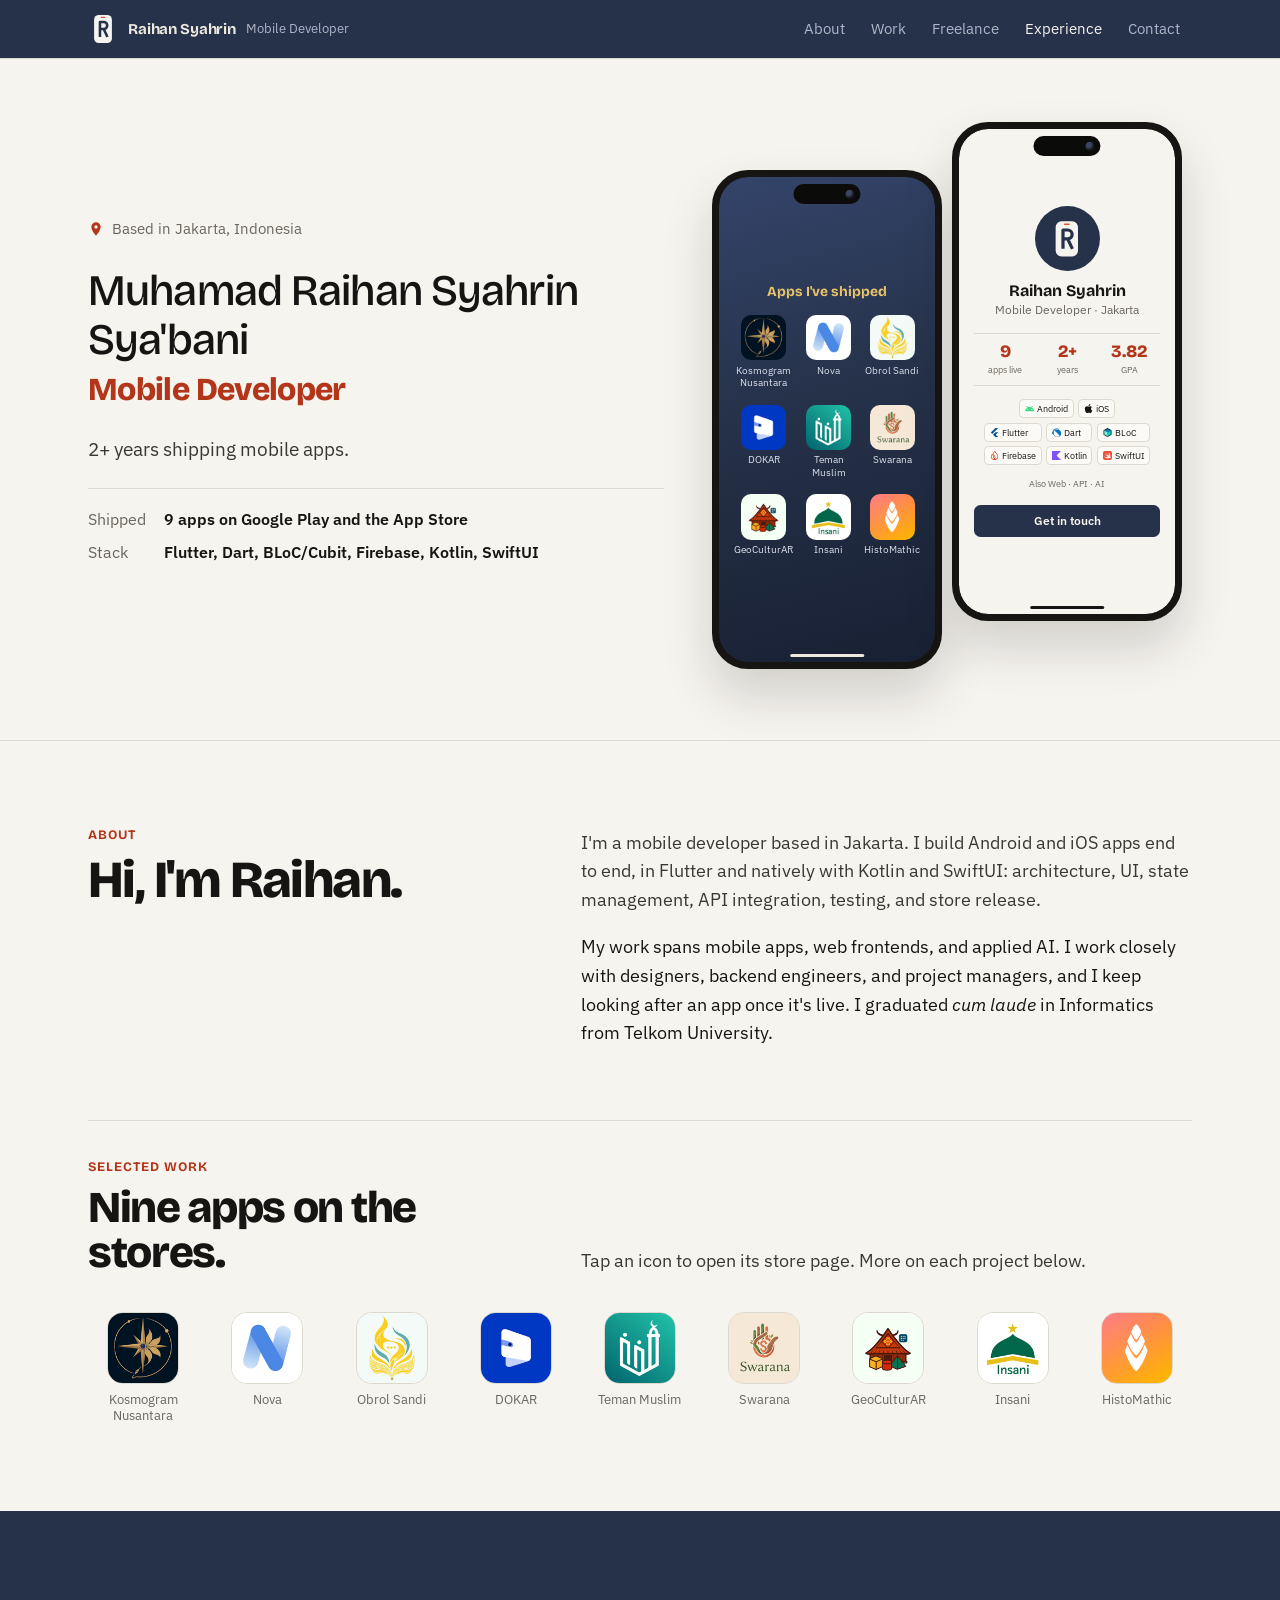
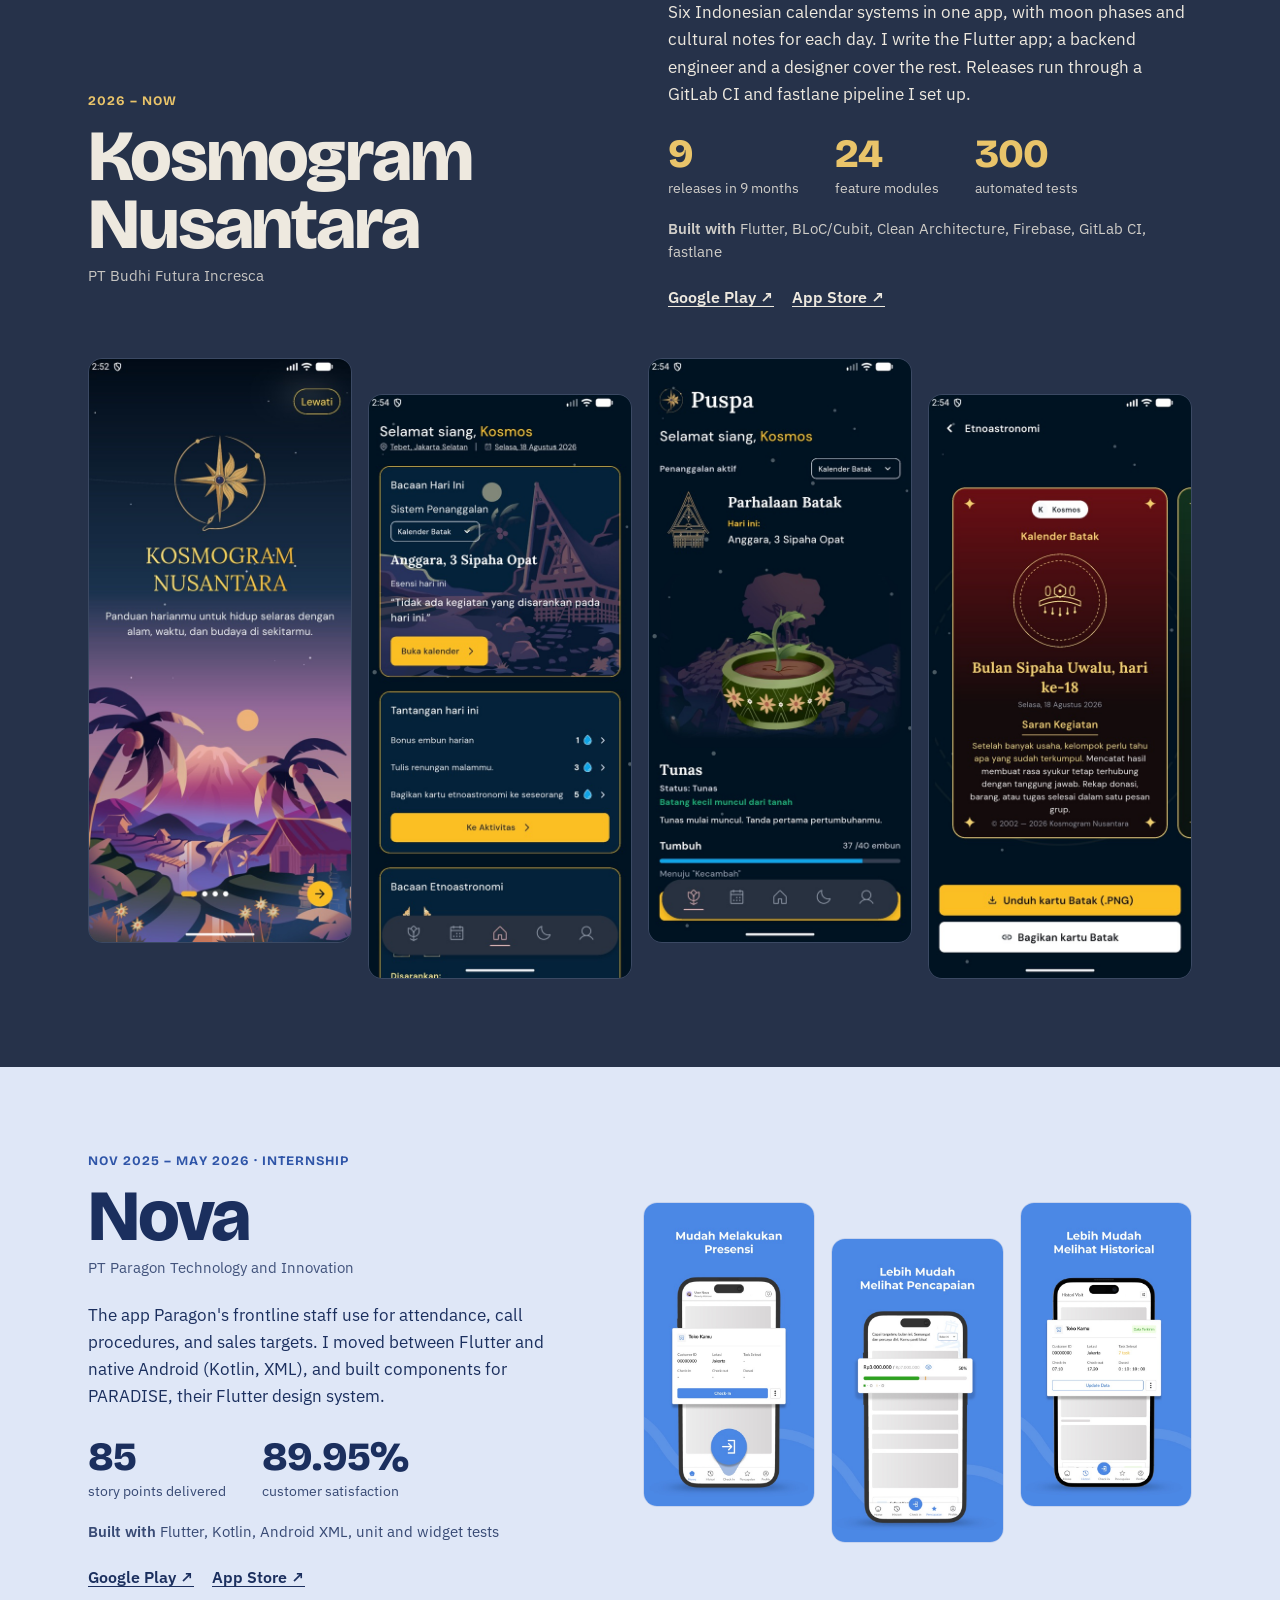
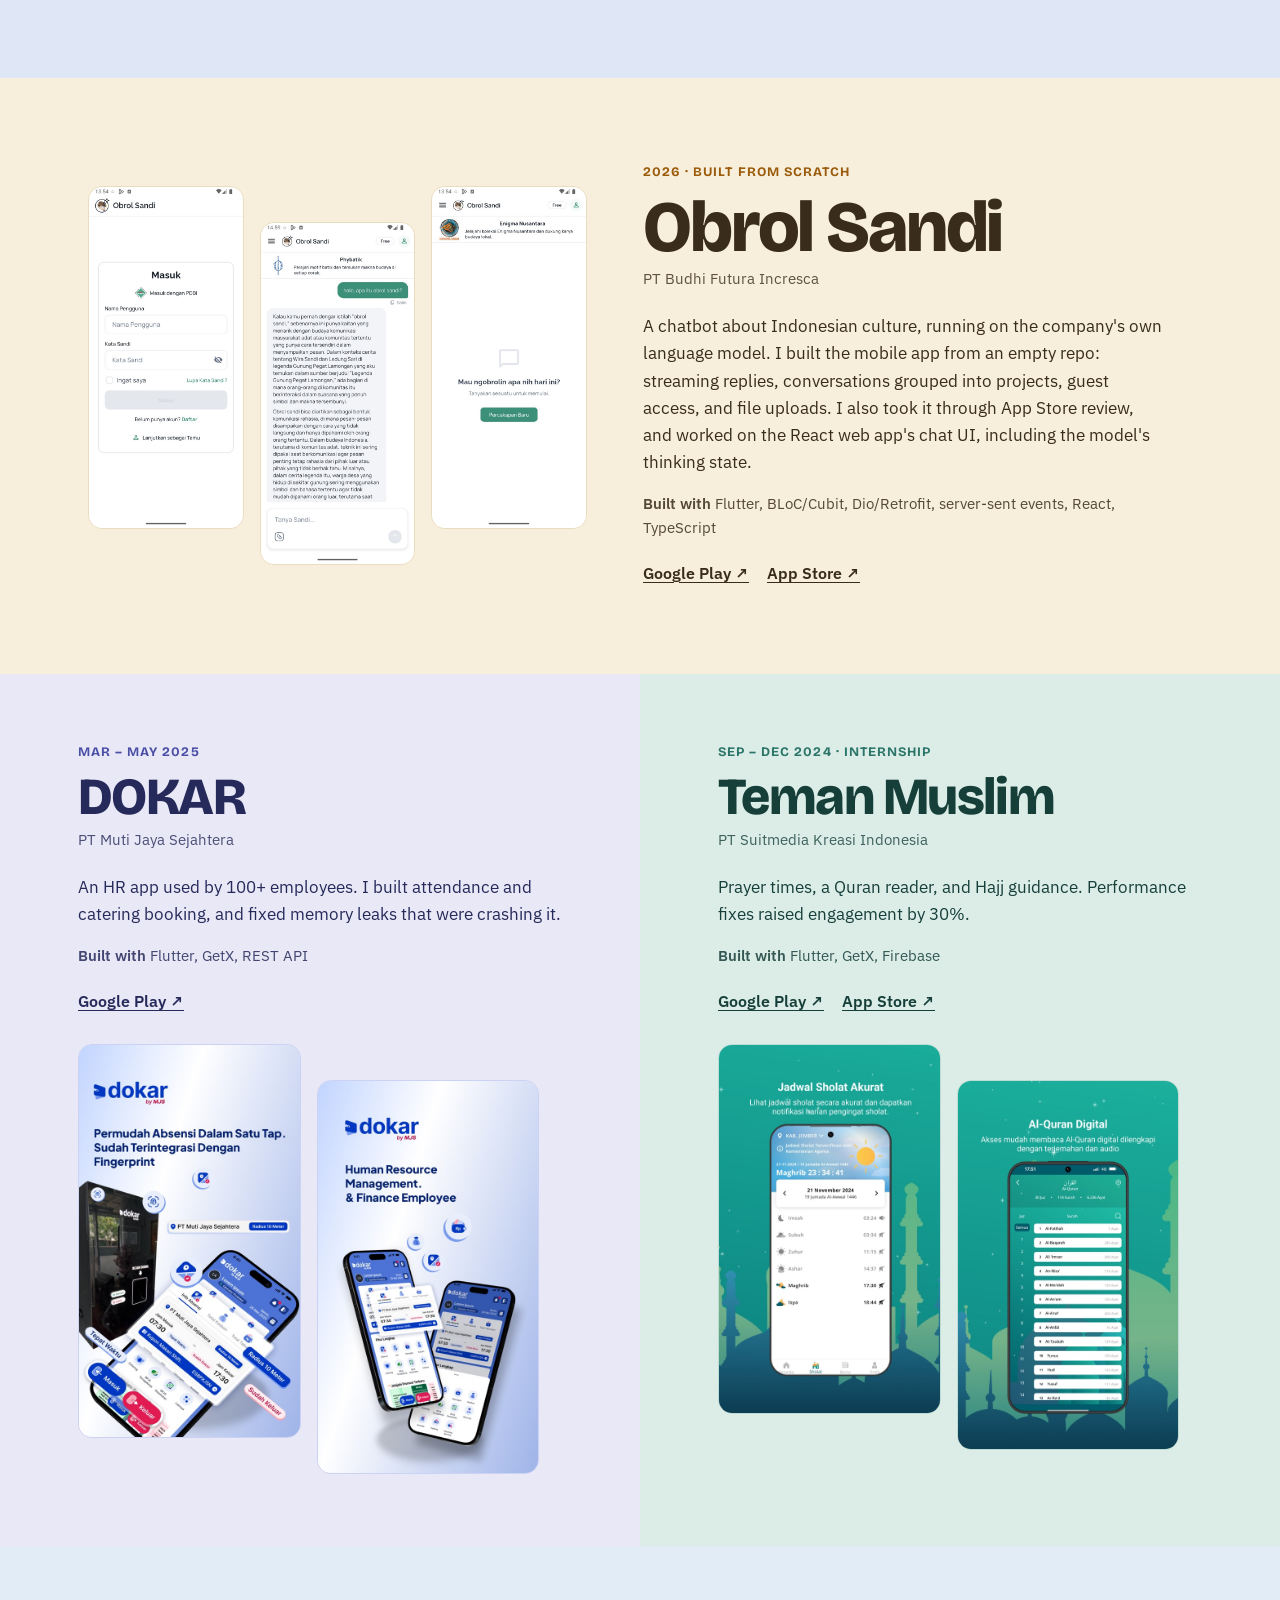
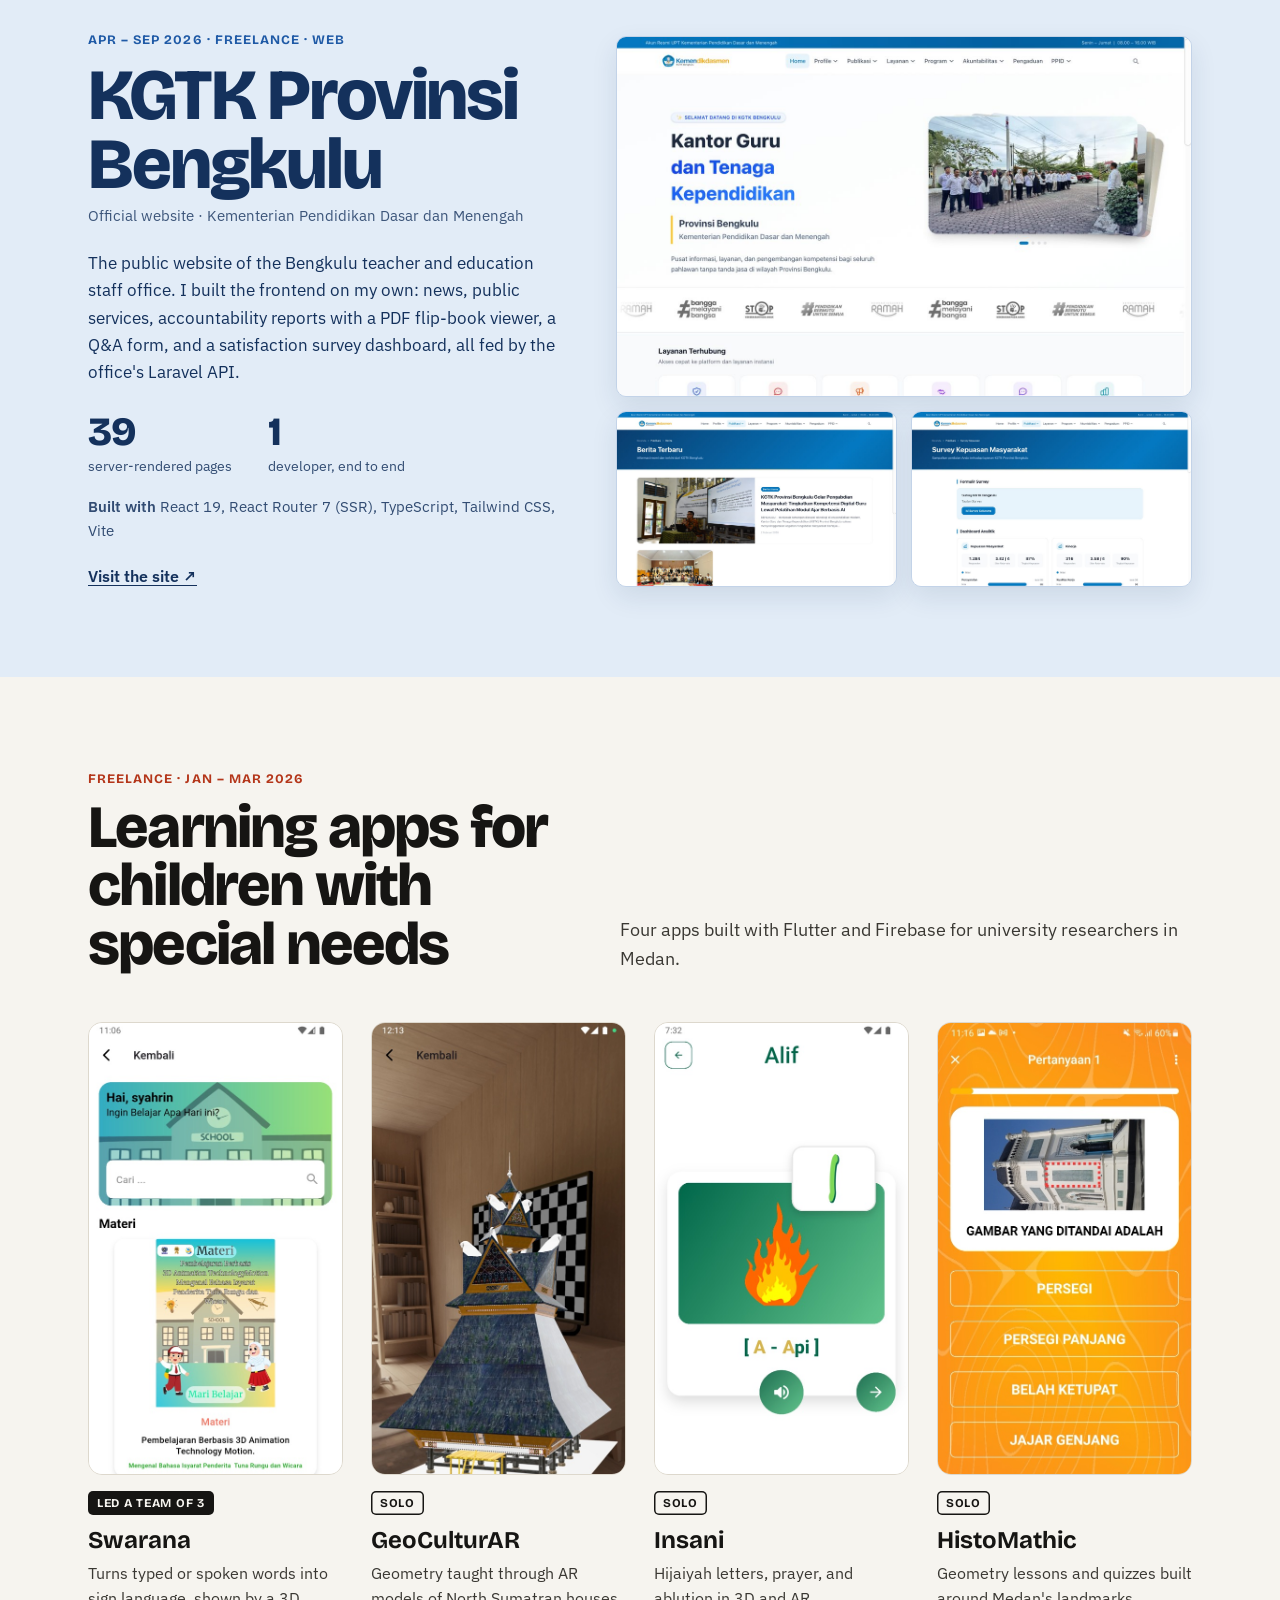
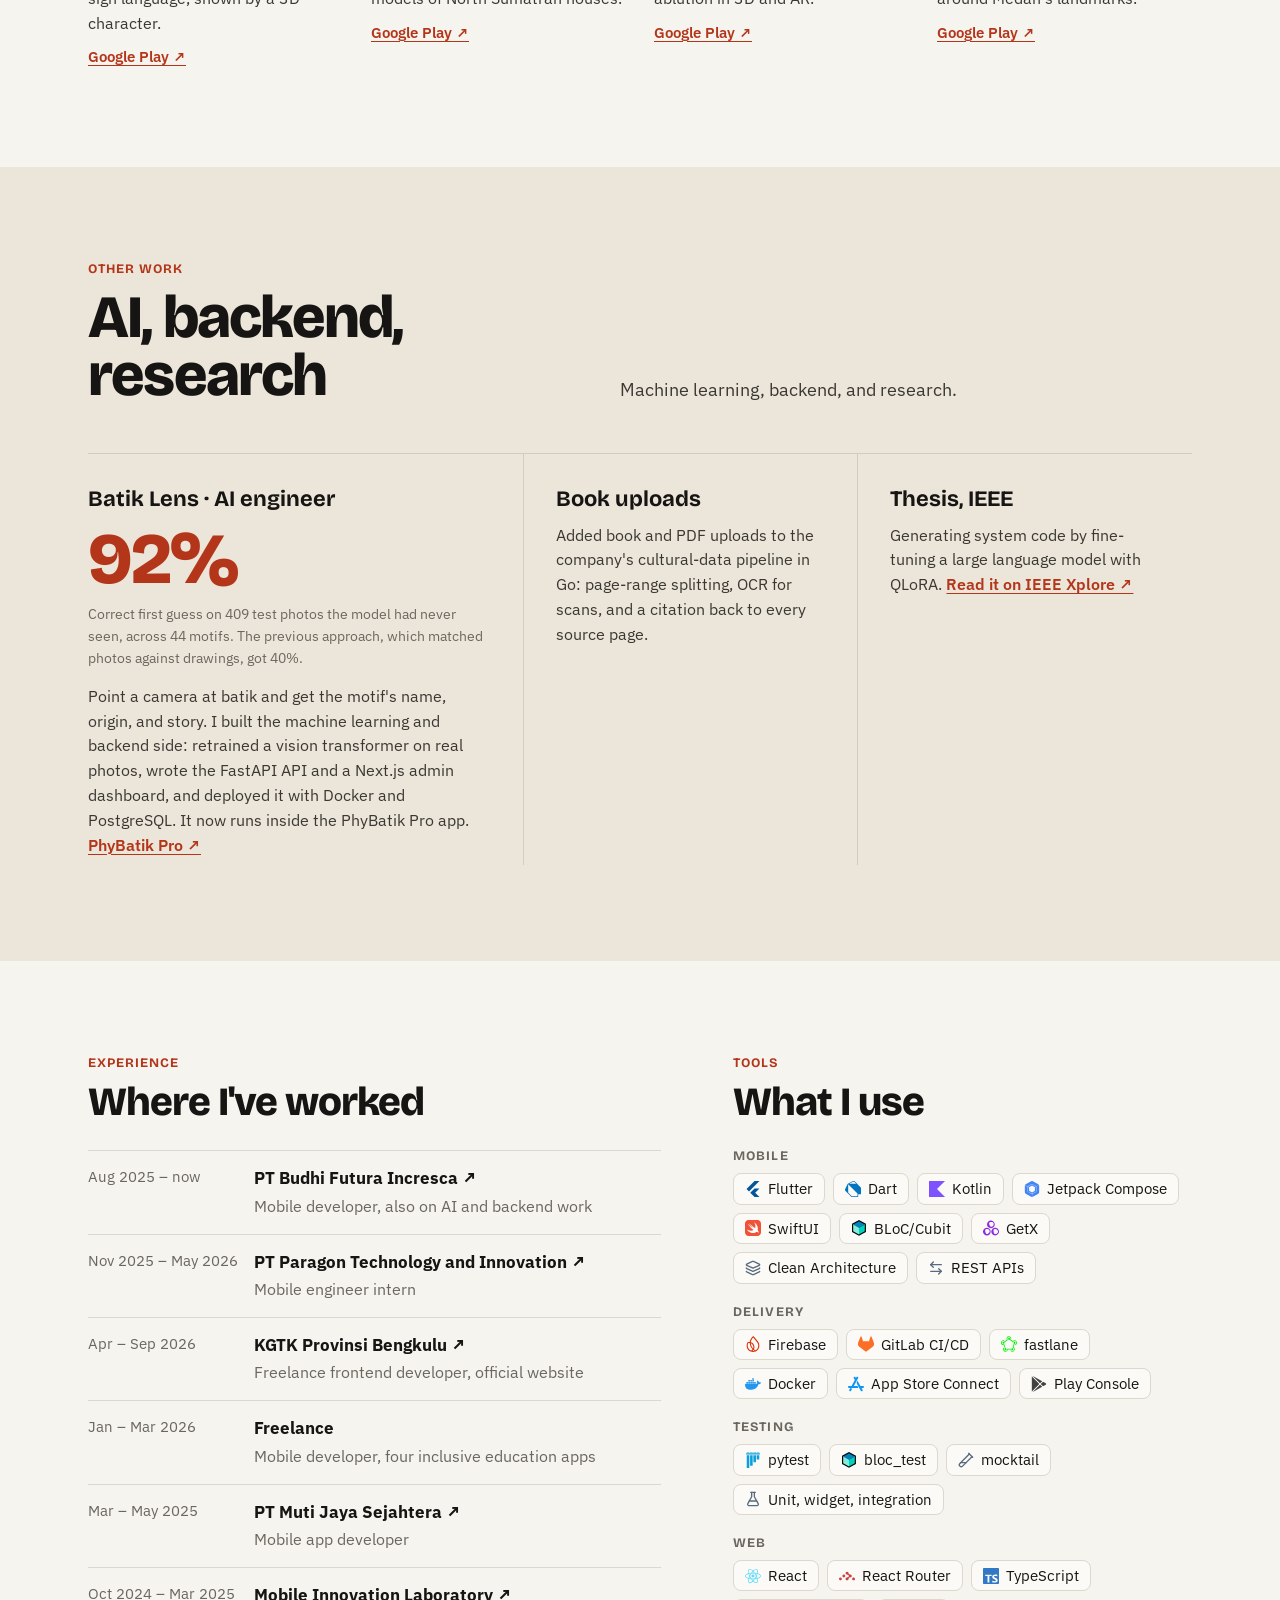
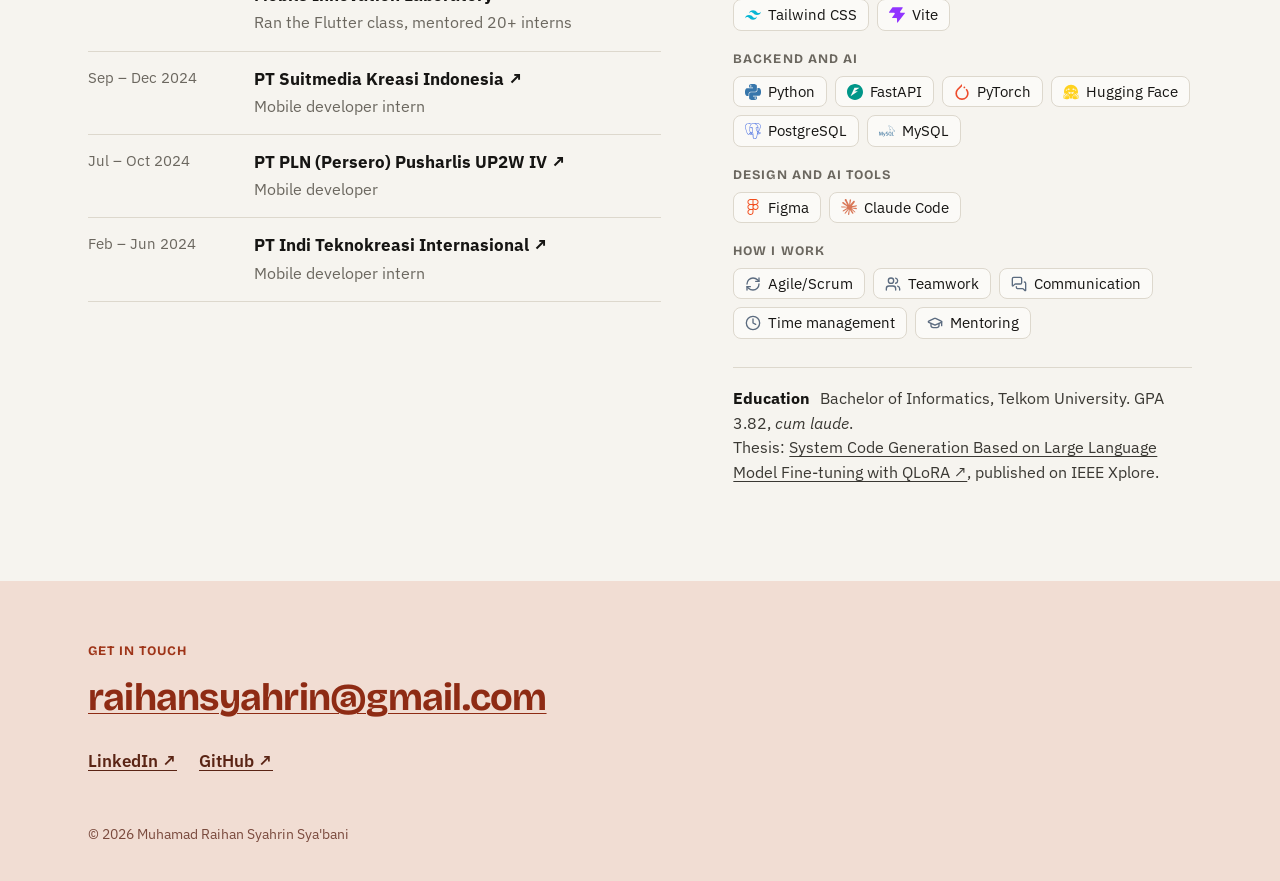
==== commit cc4145fd: "Use the full Kosmogram Nusantara name on the hero home screen" ====
--- a/index.html
+++ b/index.html
@@ -282,7 +282,7 @@
     </dl>
   </div>
   <div class="phones">
-    <div class="phone home"><span class="island"></span><span class="hbar"></span><div class="scr"><p>Apps I've shipped</p><div class="grid9"><span><img src="img/kosmogram_icon.png" width="128" height="128" alt="">Kosmogram</span><span><img src="img/nova_icon.png" width="128" height="128" alt="">Nova</span><span><img src="img/osan_icon.png" width="128" height="128" alt="">Obrol Sandi</span><span><img src="img/dokar_icon.png" width="128" height="128" alt="">DOKAR</span><span><img src="img/temanmuslim_icon.png" width="128" height="128" alt="">Teman Muslim</span><span><img src="img/swarana_icon.png" width="128" height="128" alt="">Swarana</span><span><img src="img/geoculturar_icon.png" width="128" height="128" alt="">GeoCulturAR</span><span><img src="img/insani_icon.png" width="128" height="128" alt="">Insani</span><span><img src="img/histomathic_icon.png" width="128" height="128" alt="">HistoMathic</span></div></div></div>
+    <div class="phone home"><span class="island"></span><span class="hbar"></span><div class="scr"><p>Apps I've shipped</p><div class="grid9"><span><img src="img/kosmogram_icon.png" width="128" height="128" alt="">Kosmogram Nusantara</span><span><img src="img/nova_icon.png" width="128" height="128" alt="">Nova</span><span><img src="img/osan_icon.png" width="128" height="128" alt="">Obrol Sandi</span><span><img src="img/dokar_icon.png" width="128" height="128" alt="">DOKAR</span><span><img src="img/temanmuslim_icon.png" width="128" height="128" alt="">Teman Muslim</span><span><img src="img/swarana_icon.png" width="128" height="128" alt="">Swarana</span><span><img src="img/geoculturar_icon.png" width="128" height="128" alt="">GeoCulturAR</span><span><img src="img/insani_icon.png" width="128" height="128" alt="">Insani</span><span><img src="img/histomathic_icon.png" width="128" height="128" alt="">HistoMathic</span></div></div></div>
     <div class="phone me"><span class="island"></span><span class="hbar"></span><div class="scr">
       <div class="av"><svg viewBox="0 0 64 64" aria-hidden="true"><rect x="13" y="2" width="38" height="60" rx="10" fill="#F6F4EF"/><rect x="27" y="6" width="10" height="2.4" rx="1.2" fill="#E0532F"/><path d="M25.5 49V17H33.5a7.5 7.5 0 0 1 0 15H25.5M33.5 32l8 17" fill="none" stroke="#26324A" stroke-width="5.5" stroke-linejoin="round"/></svg></div>
       <b class="n">Raihan Syahrin</b>
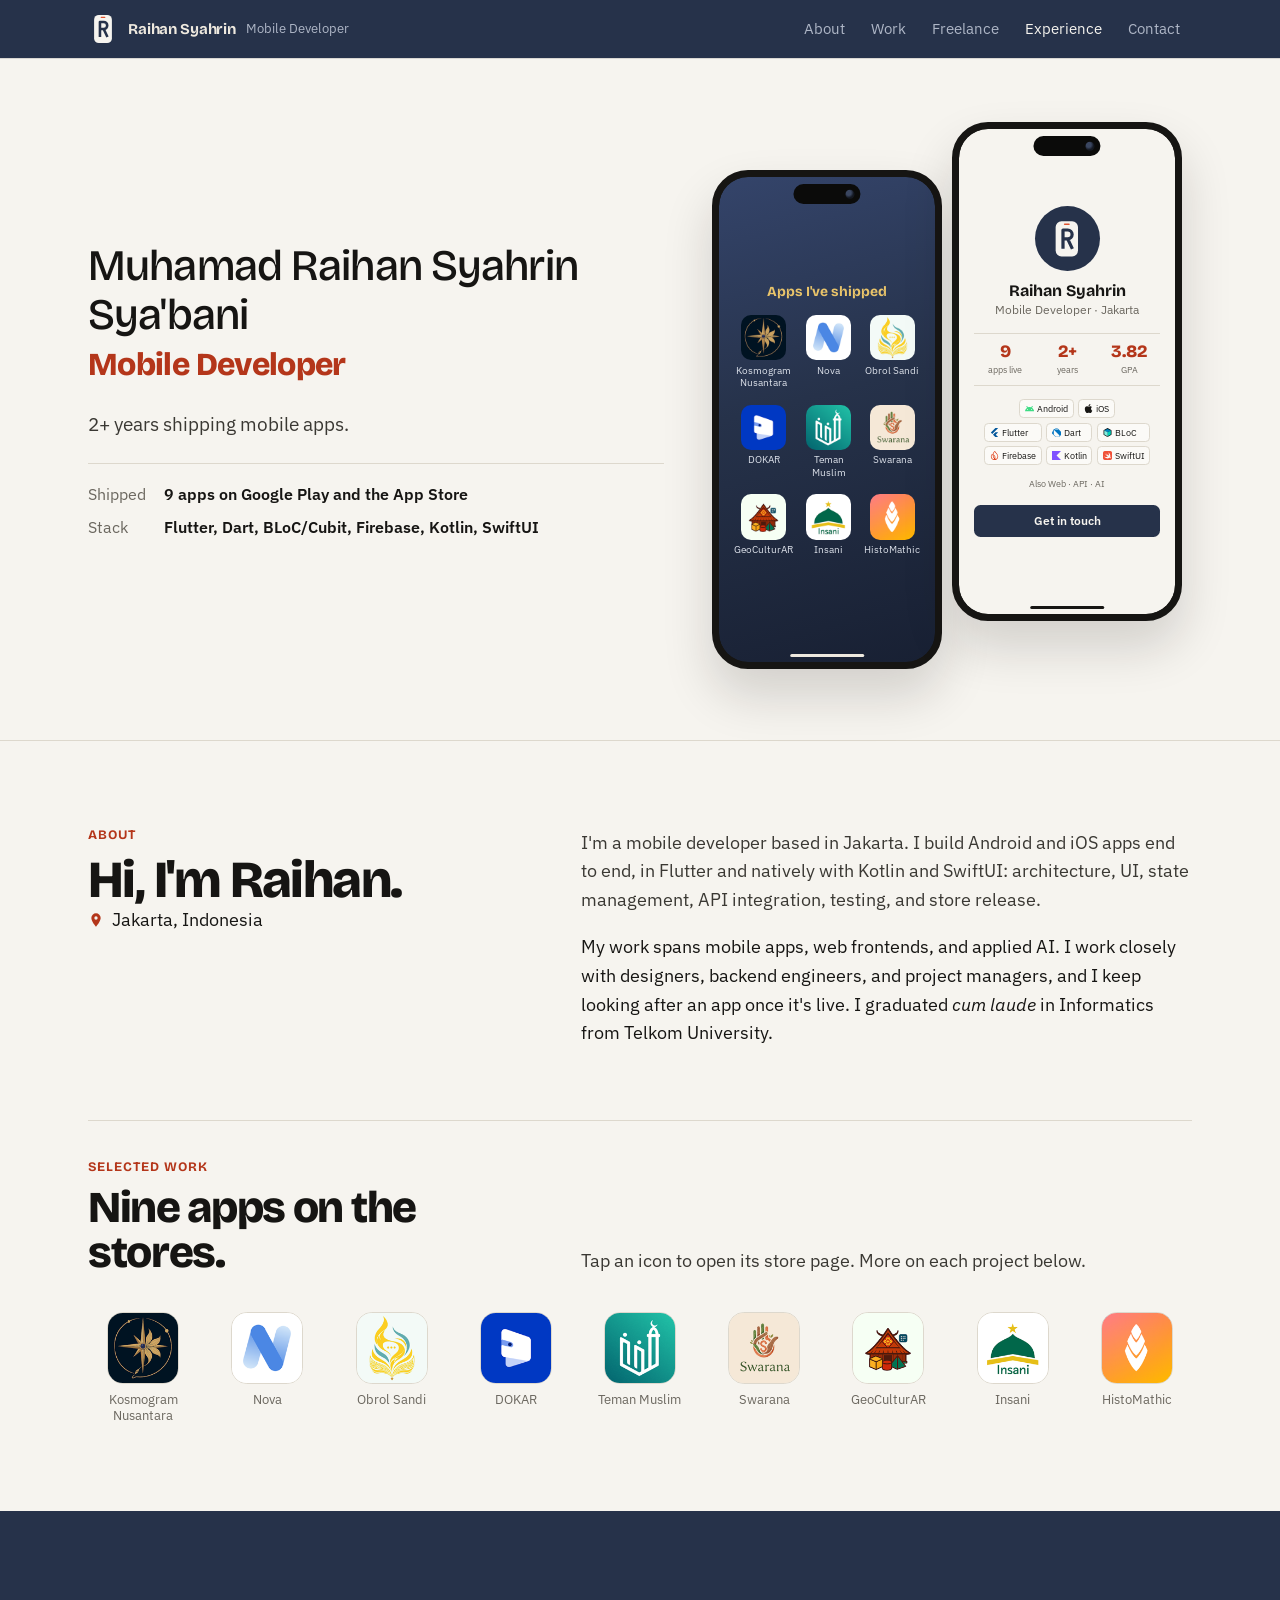
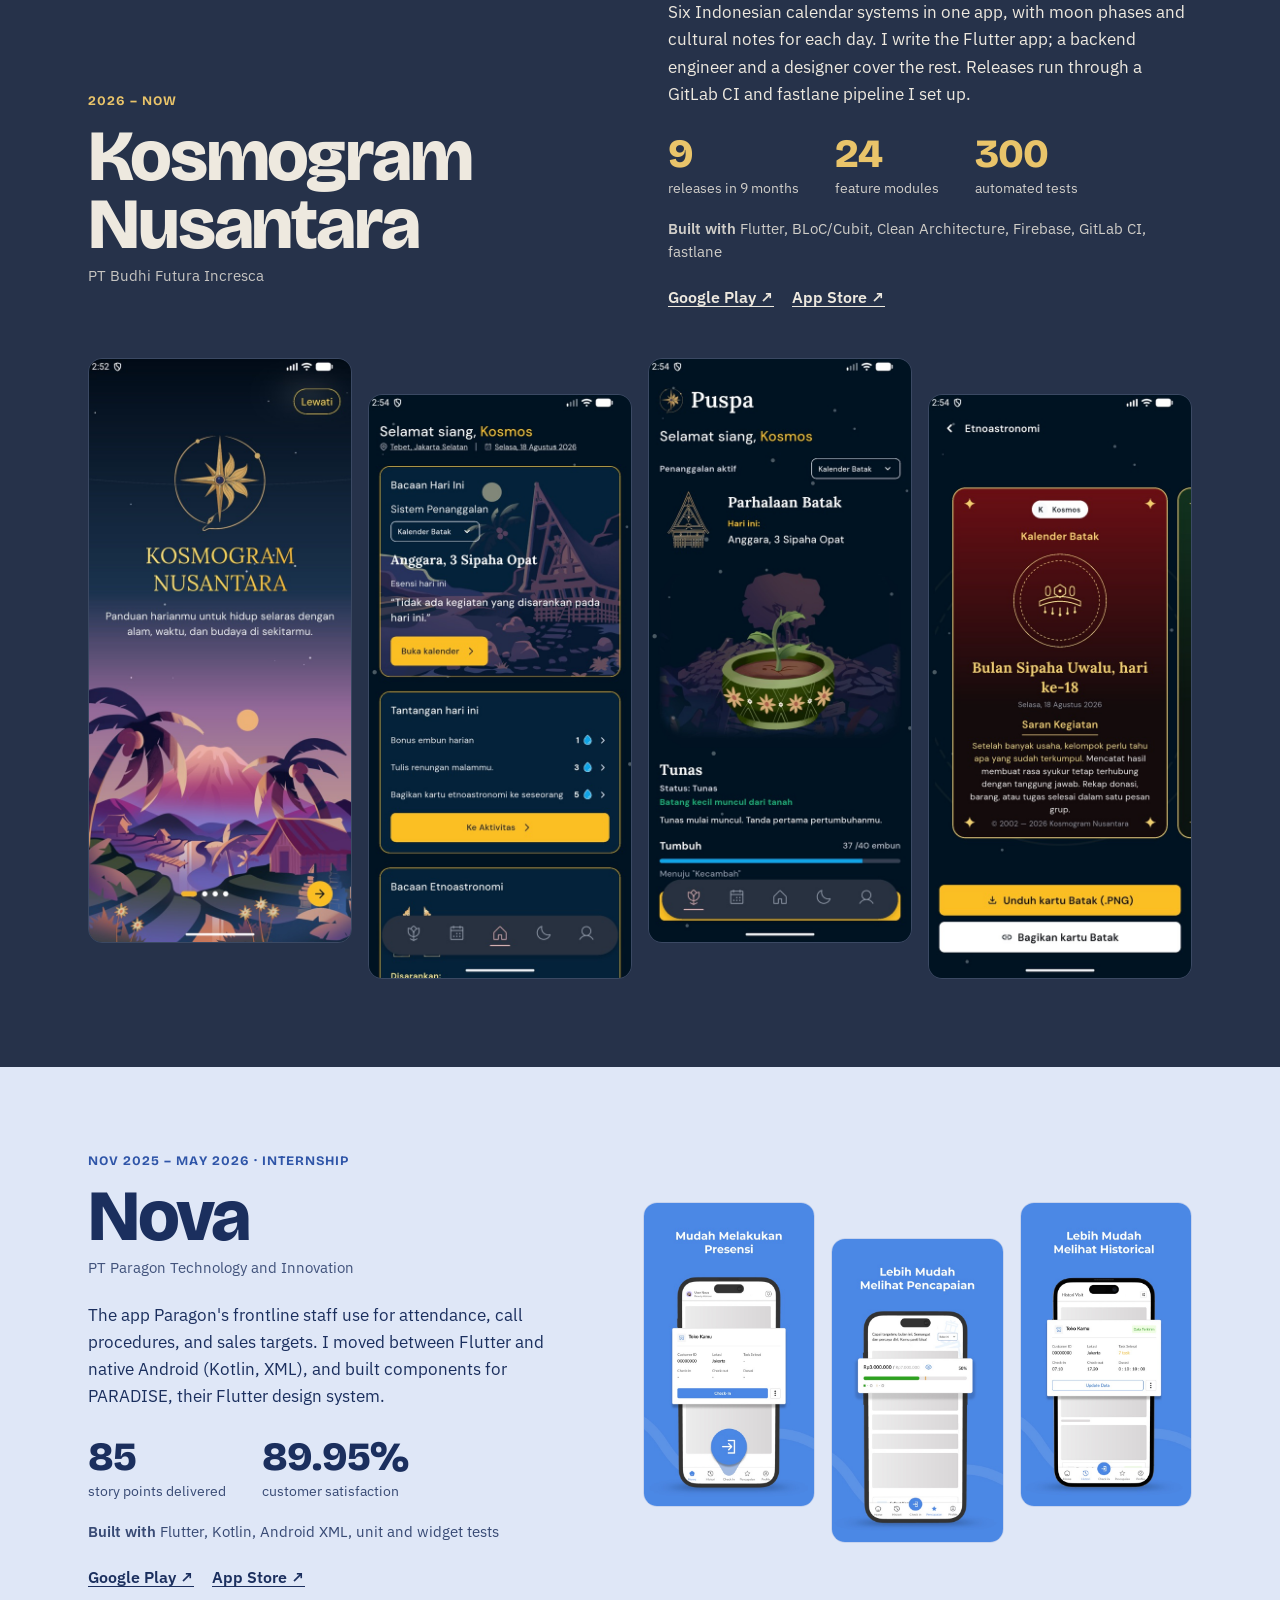
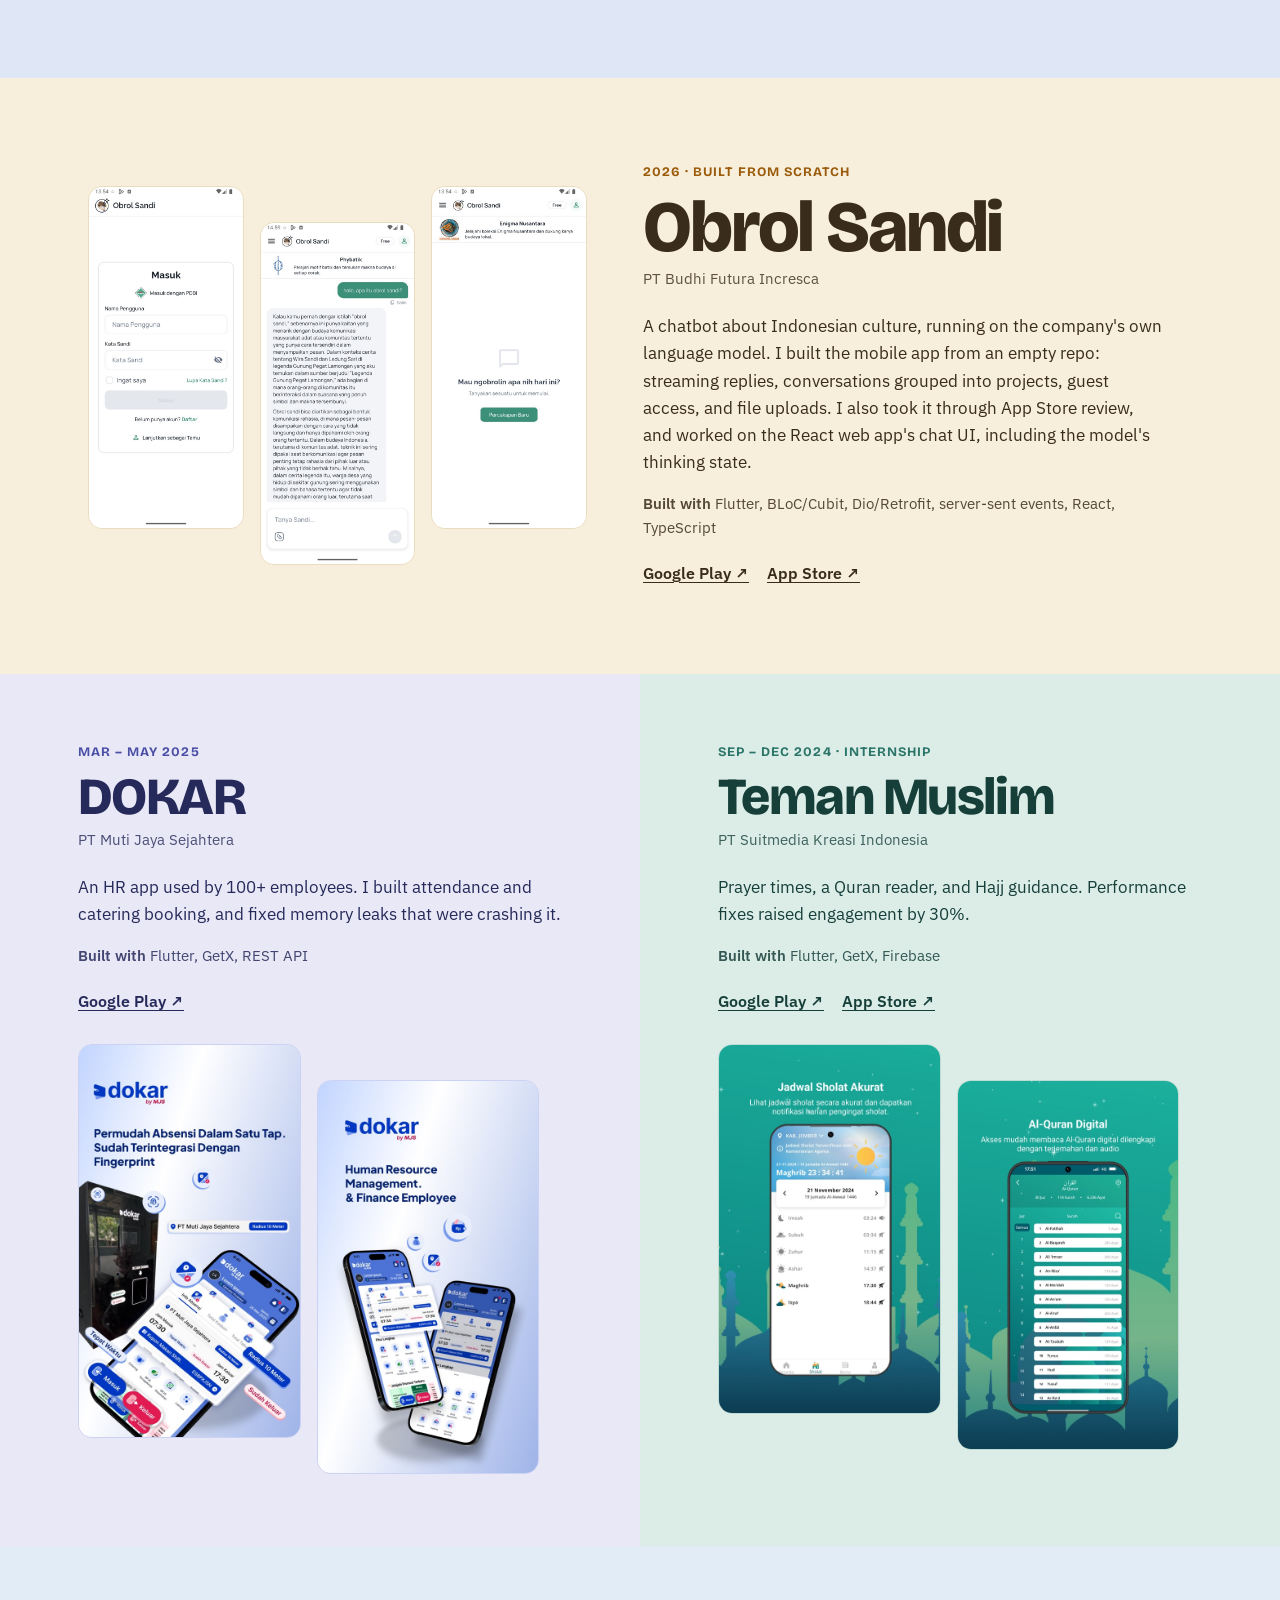
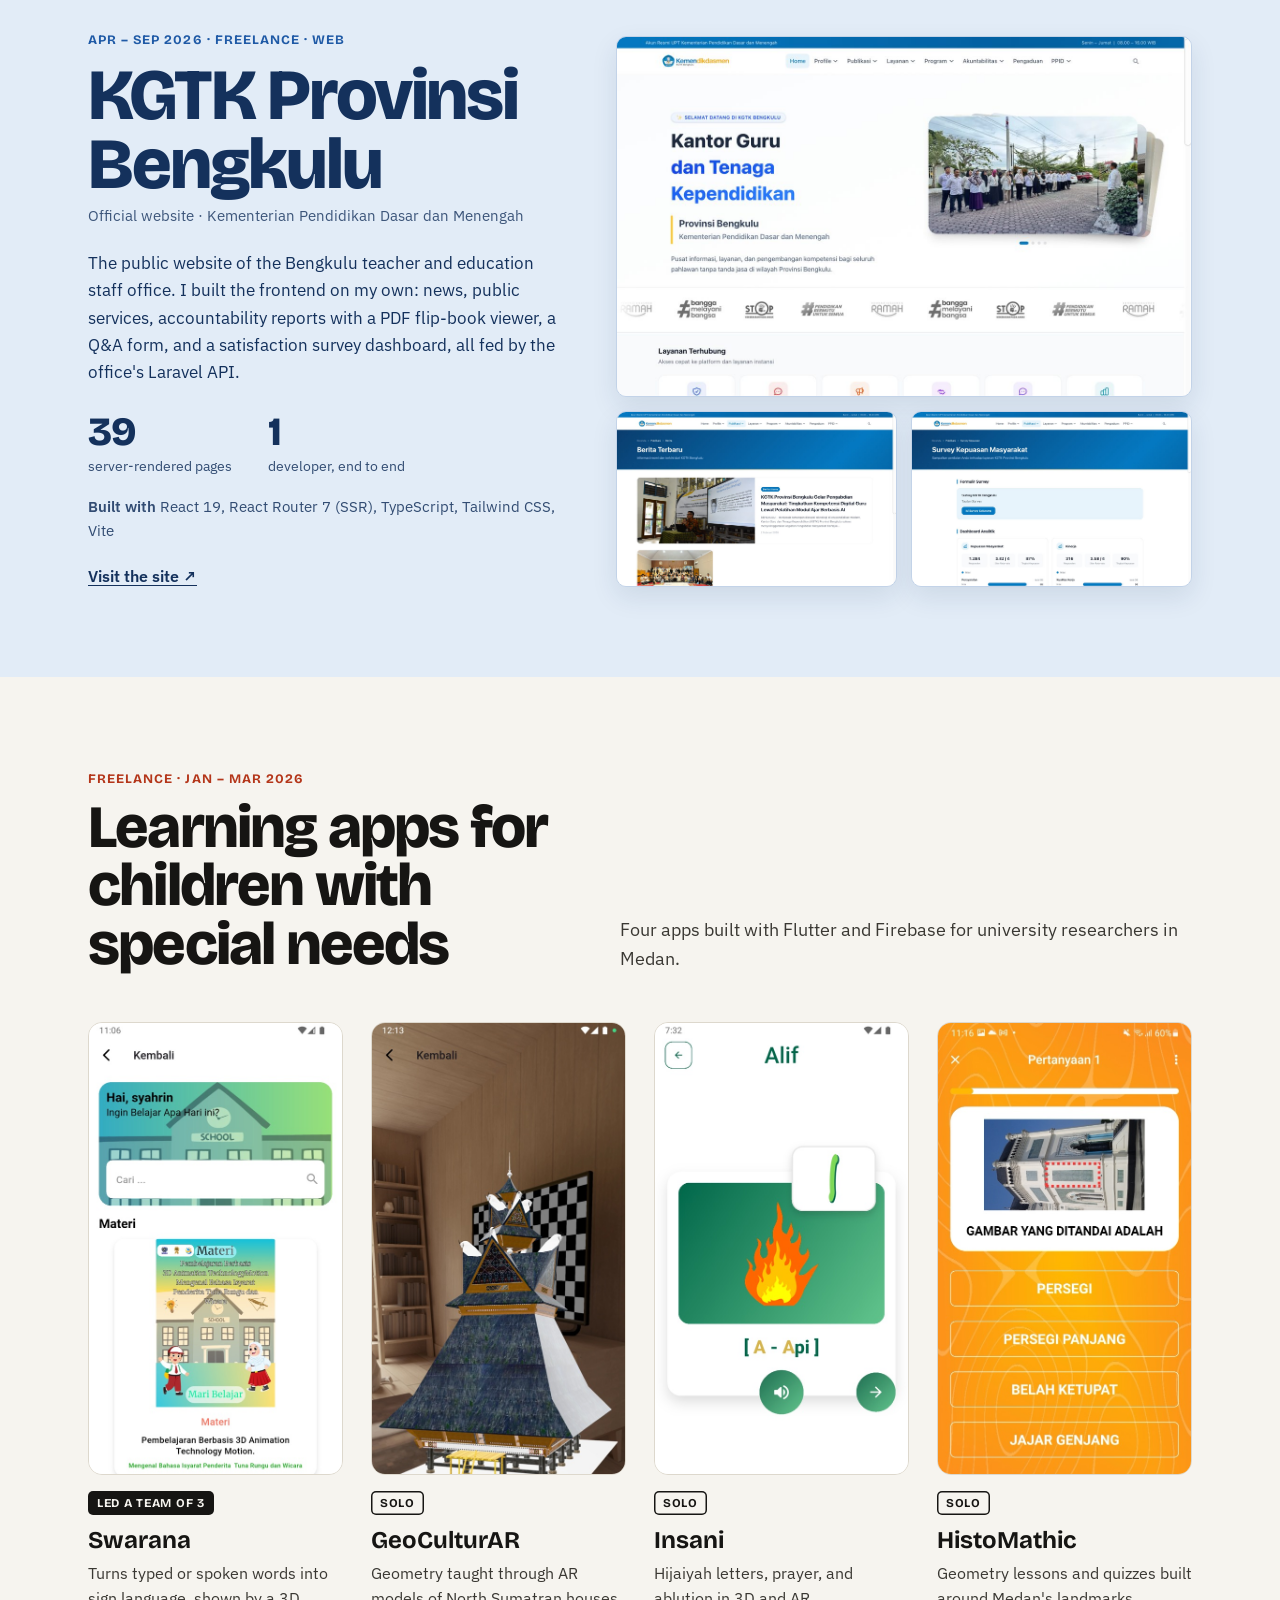
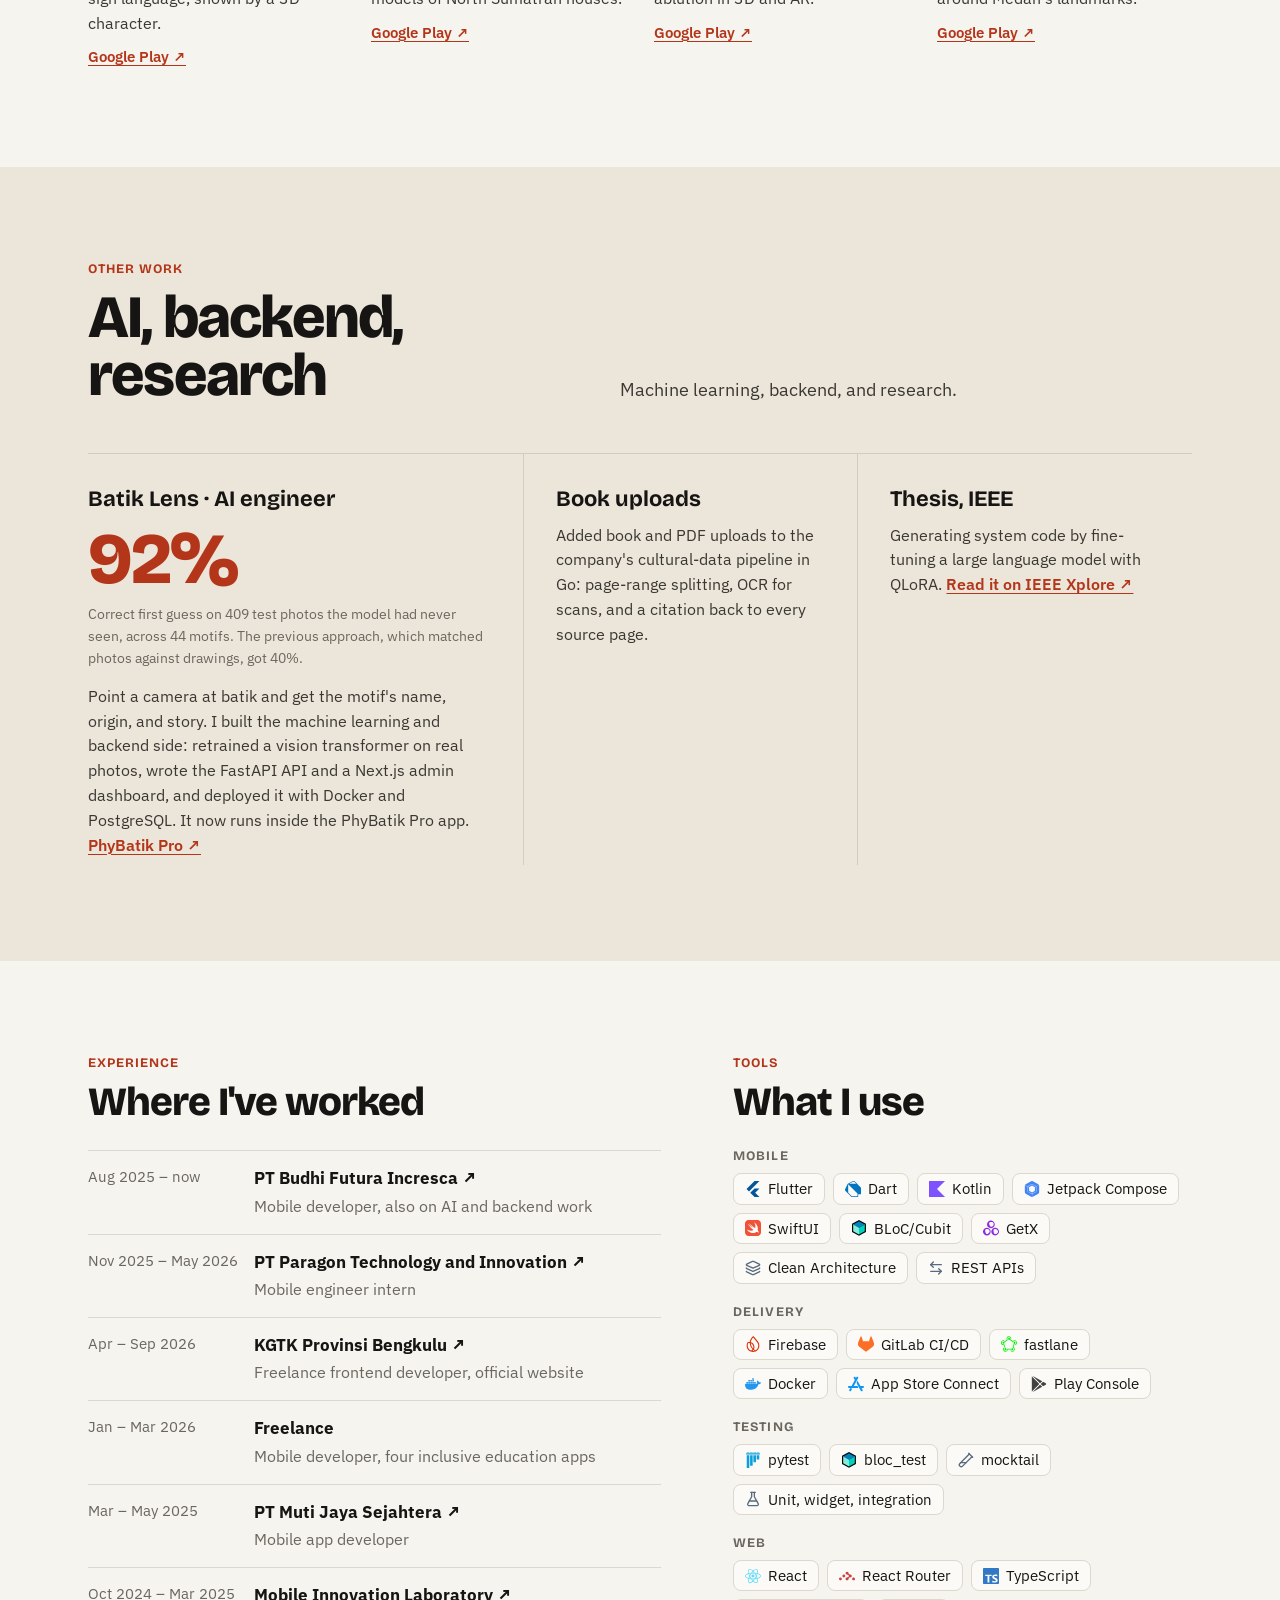
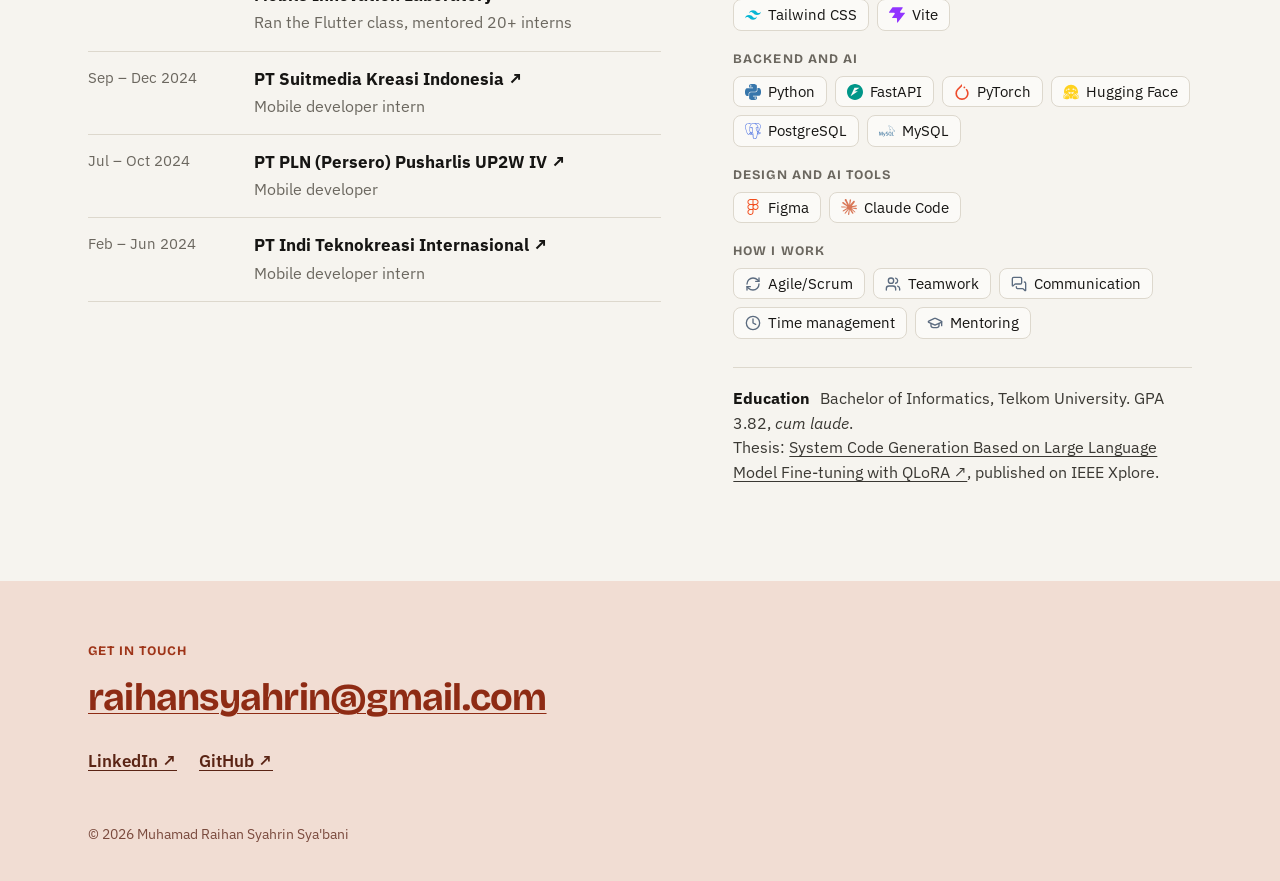
==== commit 499ac11c: "Move the Jakarta location from the hero into About" ====
--- a/index.html
+++ b/index.html
@@ -48,7 +48,7 @@
 /* intro */
 .intro{padding:64px 0 80px;border-bottom:1px solid var(--rule)}
 .intro-grid{display:grid;grid-template-columns:1.2fr 1fr;gap:48px;align-items:center}
-.loc{display:flex;align-items:center;gap:8px;font-size:15px;color:var(--muted);margin:0 0 26px}
+.loc{display:flex;align-items:center;gap:8px;font-size:16px;color:var(--muted);margin:16px 0 0}
 .loc svg{width:16px;height:16px;color:var(--link)}
 .intro h1{margin:0;font-weight:400}
 .intro h1 .name{display:block;font:500 clamp(28px,3.4vw,44px)/1.12 var(--display);letter-spacing:-.02em;color:var(--ink)}
@@ -63,8 +63,9 @@
 .home .scr{background:linear-gradient(165deg,#34446A 0%,#26324A 45%,#182033 100%);color:#EEE9DF;padding:0 7cqw;display:flex;flex-direction:column;justify-content:center}
 .home .scr p{margin:0 0 7cqw;font:700 6.4cqw var(--display);color:#E9C46A;text-align:center}
 .grid9{display:grid;grid-template-columns:repeat(3,1fr);gap:7cqw 4cqw}
-.grid9 span{display:flex;flex-direction:column;align-items:center;gap:2cqw;font-size:4.4cqw;text-align:center;color:#DCE1EA}
-.grid9 img{width:21cqw;border-radius:22%}
+.grid9 a{text-decoration:none;display:flex;flex-direction:column;align-items:center;gap:2cqw;font-size:4.4cqw;text-align:center;color:#DCE1EA}
+.grid9 img{width:21cqw;border-radius:22%;transition:transform .15s}
+.grid9 a:hover img{transform:scale(1.06)}
 .me .scr{background:var(--paper);color:var(--ink);padding:0 7cqw;display:flex;flex-direction:column;align-items:center;justify-content:center;text-align:center}
 .me .plat{color:var(--muted);font-size:4cqw;white-space:nowrap;margin:0 0 7cqw}
 .av{width:30cqw;height:30cqw;border-radius:50%;background:#26324A;display:grid;place-items:center;margin-bottom:5cqw}
@@ -273,7 +274,6 @@
 
 <header class="intro" id="top"><div class="wrap intro-grid">
   <div>
-    <p class="loc"><svg viewBox="0 0 24 24" aria-hidden="true"><path fill="currentColor" d="M12 2a7 7 0 0 0-7 7c0 5.2 7 13 7 13s7-7.8 7-13a7 7 0 0 0-7-7Zm0 9.5A2.5 2.5 0 1 1 12 6.5a2.5 2.5 0 0 1 0 5Z"/></svg>Based in Jakarta, Indonesia</p>
     <h1><span class="name">Muhamad Raihan Syahrin Sya'bani</span><span class="role">Mobile Developer</span></h1>
     <p class="lede">2+ years shipping mobile apps.</p>
     <dl class="facts">
@@ -282,7 +282,7 @@
     </dl>
   </div>
   <div class="phones">
-    <div class="phone home"><span class="island"></span><span class="hbar"></span><div class="scr"><p>Apps I've shipped</p><div class="grid9"><span><img src="img/kosmogram_icon.png" width="128" height="128" alt="">Kosmogram Nusantara</span><span><img src="img/nova_icon.png" width="128" height="128" alt="">Nova</span><span><img src="img/osan_icon.png" width="128" height="128" alt="">Obrol Sandi</span><span><img src="img/dokar_icon.png" width="128" height="128" alt="">DOKAR</span><span><img src="img/temanmuslim_icon.png" width="128" height="128" alt="">Teman Muslim</span><span><img src="img/swarana_icon.png" width="128" height="128" alt="">Swarana</span><span><img src="img/geoculturar_icon.png" width="128" height="128" alt="">GeoCulturAR</span><span><img src="img/insani_icon.png" width="128" height="128" alt="">Insani</span><span><img src="img/histomathic_icon.png" width="128" height="128" alt="">HistoMathic</span></div></div></div>
+    <div class="phone home"><span class="island"></span><span class="hbar"></span><div class="scr"><p>Apps I've shipped</p><div class="grid9"><a href="https://play.google.com/store/apps/details?id=com.bfi.kosmogram.nusantara" data-ios="https://apps.apple.com/id/app/kosmogram-nusantara/id6757700172"><img src="img/kosmogram_icon.png" width="128" height="128" alt="">Kosmogram Nusantara</a><a href="https://play.google.com/store/apps/details?id=com.pti.nova" data-ios="https://apps.apple.com/us/app/nova-paragon/id6733228265"><img src="img/nova_icon.png" width="128" height="128" alt="">Nova</a><a href="https://play.google.com/store/apps/details?id=com.bfi.osan" data-ios="https://apps.apple.com/us/app/obrol-sandi/id6777989057"><img src="img/osan_icon.png" width="128" height="128" alt="">Obrol Sandi</a><a href="https://play.google.com/store/apps/details?id=com.mjs.dokar"><img src="img/dokar_icon.png" width="128" height="128" alt="">DOKAR</a><a href="https://play.google.com/store/apps/details?id=com.temanmuslim" data-ios="https://apps.apple.com/id/app/teman-muslim-al-quran-sholat/id6739802776"><img src="img/temanmuslim_icon.png" width="128" height="128" alt="">Teman Muslim</a><a href="https://play.google.com/store/apps/details?id=com.umsu.isyara"><img src="img/swarana_icon.png" width="128" height="128" alt="">Swarana</a><a href="https://play.google.com/store/apps/details?id=com.umsu.geoculturar"><img src="img/geoculturar_icon.png" width="128" height="128" alt="">GeoCulturAR</a><a href="https://play.google.com/store/apps/details?id=com.umsu.insani"><img src="img/insani_icon.png" width="128" height="128" alt="">Insani</a><a href="https://play.google.com/store/apps/details?id=com.histomathic.histomathic"><img src="img/histomathic_icon.png" width="128" height="128" alt="">HistoMathic</a></div></div></div>
     <div class="phone me"><span class="island"></span><span class="hbar"></span><div class="scr">
       <div class="av"><svg viewBox="0 0 64 64" aria-hidden="true"><rect x="13" y="2" width="38" height="60" rx="10" fill="#F6F4EF"/><rect x="27" y="6" width="10" height="2.4" rx="1.2" fill="#E0532F"/><path d="M25.5 49V17H33.5a7.5 7.5 0 0 1 0 15H25.5M33.5 32l8 17" fill="none" stroke="#26324A" stroke-width="5.5" stroke-linejoin="round"/></svg></div>
       <b class="n">Raihan Syahrin</b>
@@ -297,7 +297,7 @@
 </div></header>
 
 <section class="about" id="about" aria-labelledby="h-about"><div class="wrap grid">
-  <div><div class="kicker ink">About</div><h2 id="h-about">Hi, I'm Raihan.</h2></div>
+  <div><div class="kicker ink">About</div><h2 id="h-about">Hi, I'm Raihan.</h2><p class="loc"><svg viewBox="0 0 24 24" aria-hidden="true"><path fill="currentColor" d="M12 2a7 7 0 0 0-7 7c0 5.2 7 13 7 13s7-7.8 7-13a7 7 0 0 0-7-7Zm0 9.5A2.5 2.5 0 1 1 12 6.5a2.5 2.5 0 0 1 0 5Z"/></svg>Jakarta, Indonesia</p></div>
   <div>
     <p>I'm a mobile developer based in Jakarta. I build Android and iOS apps end to end, in Flutter and natively with Kotlin and SwiftUI: architecture, UI, state management, API integration, testing, and store release.</p>
     <p>My work spans mobile apps, web frontends, and applied AI. I work closely with designers, backend engineers, and project managers, and I keep looking after an app once it's live. I graduated <i>cum laude</i> in Informatics from Telkom University.</p>
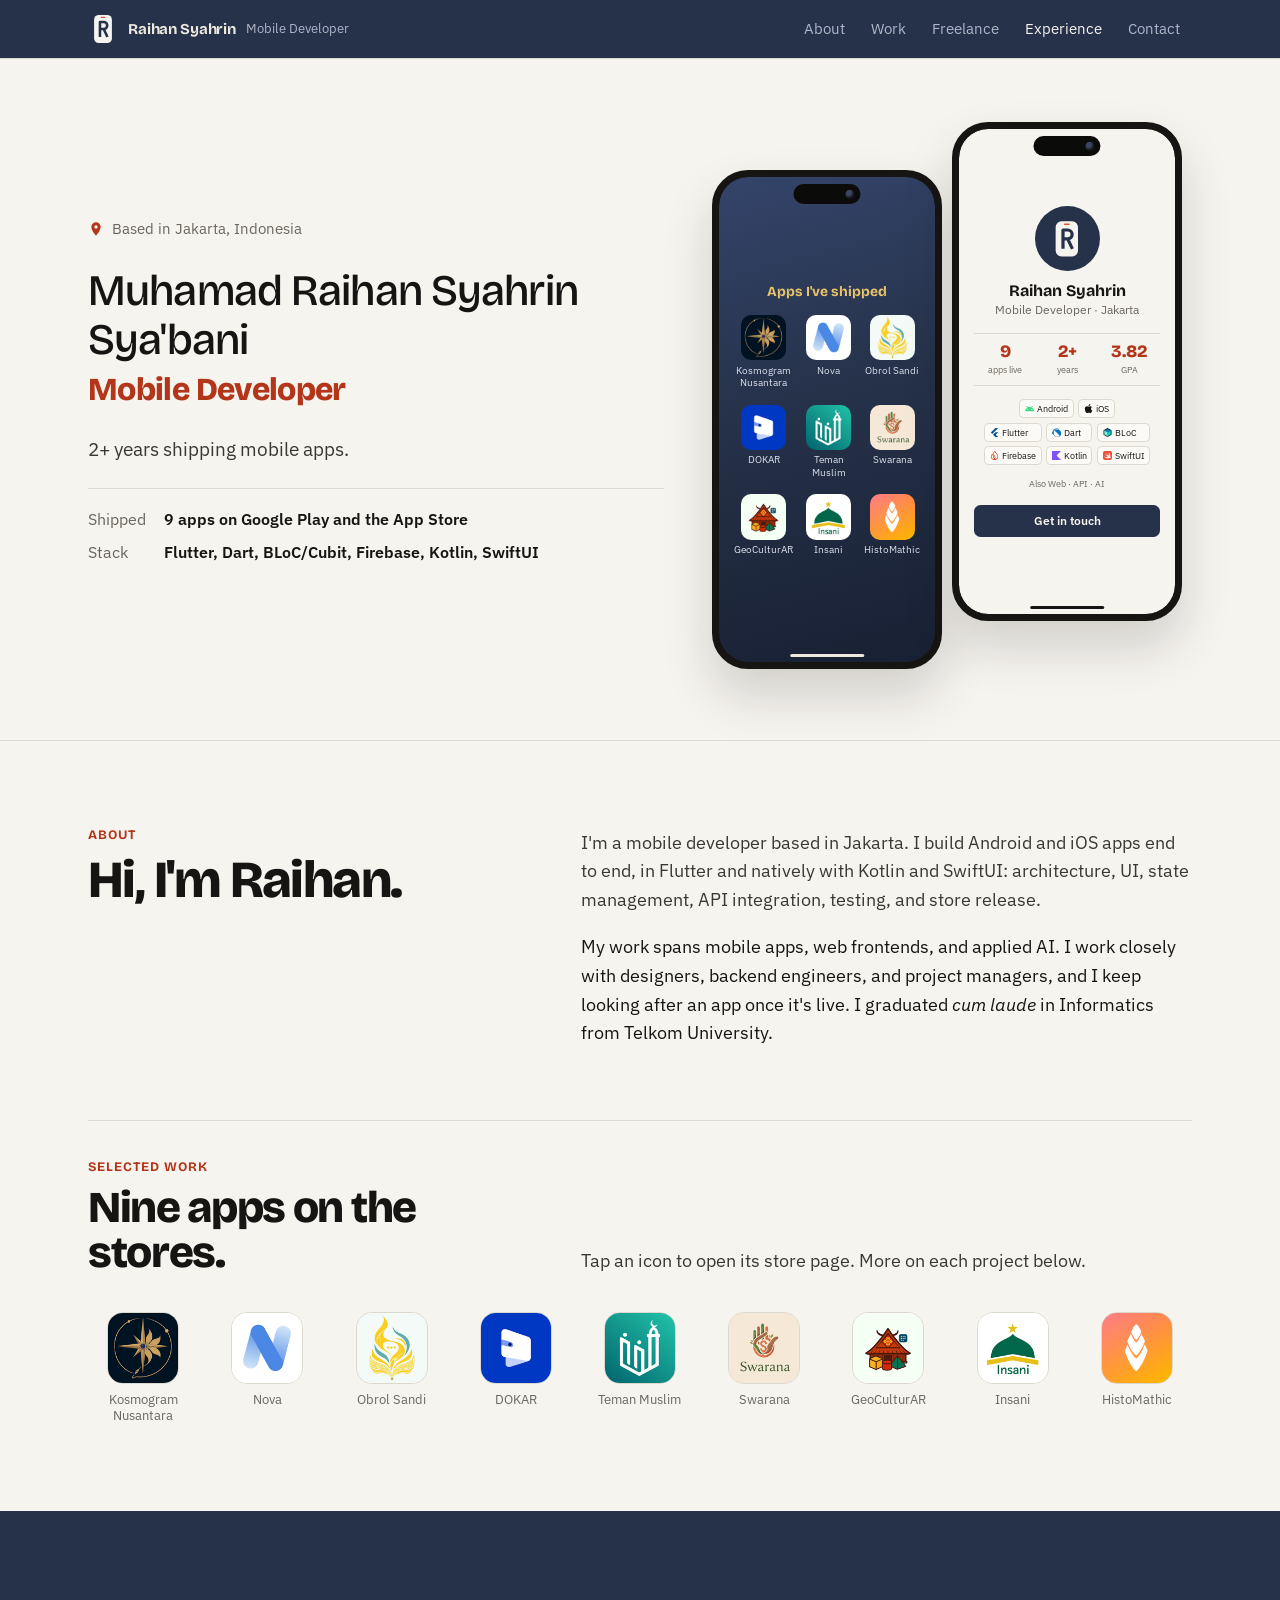
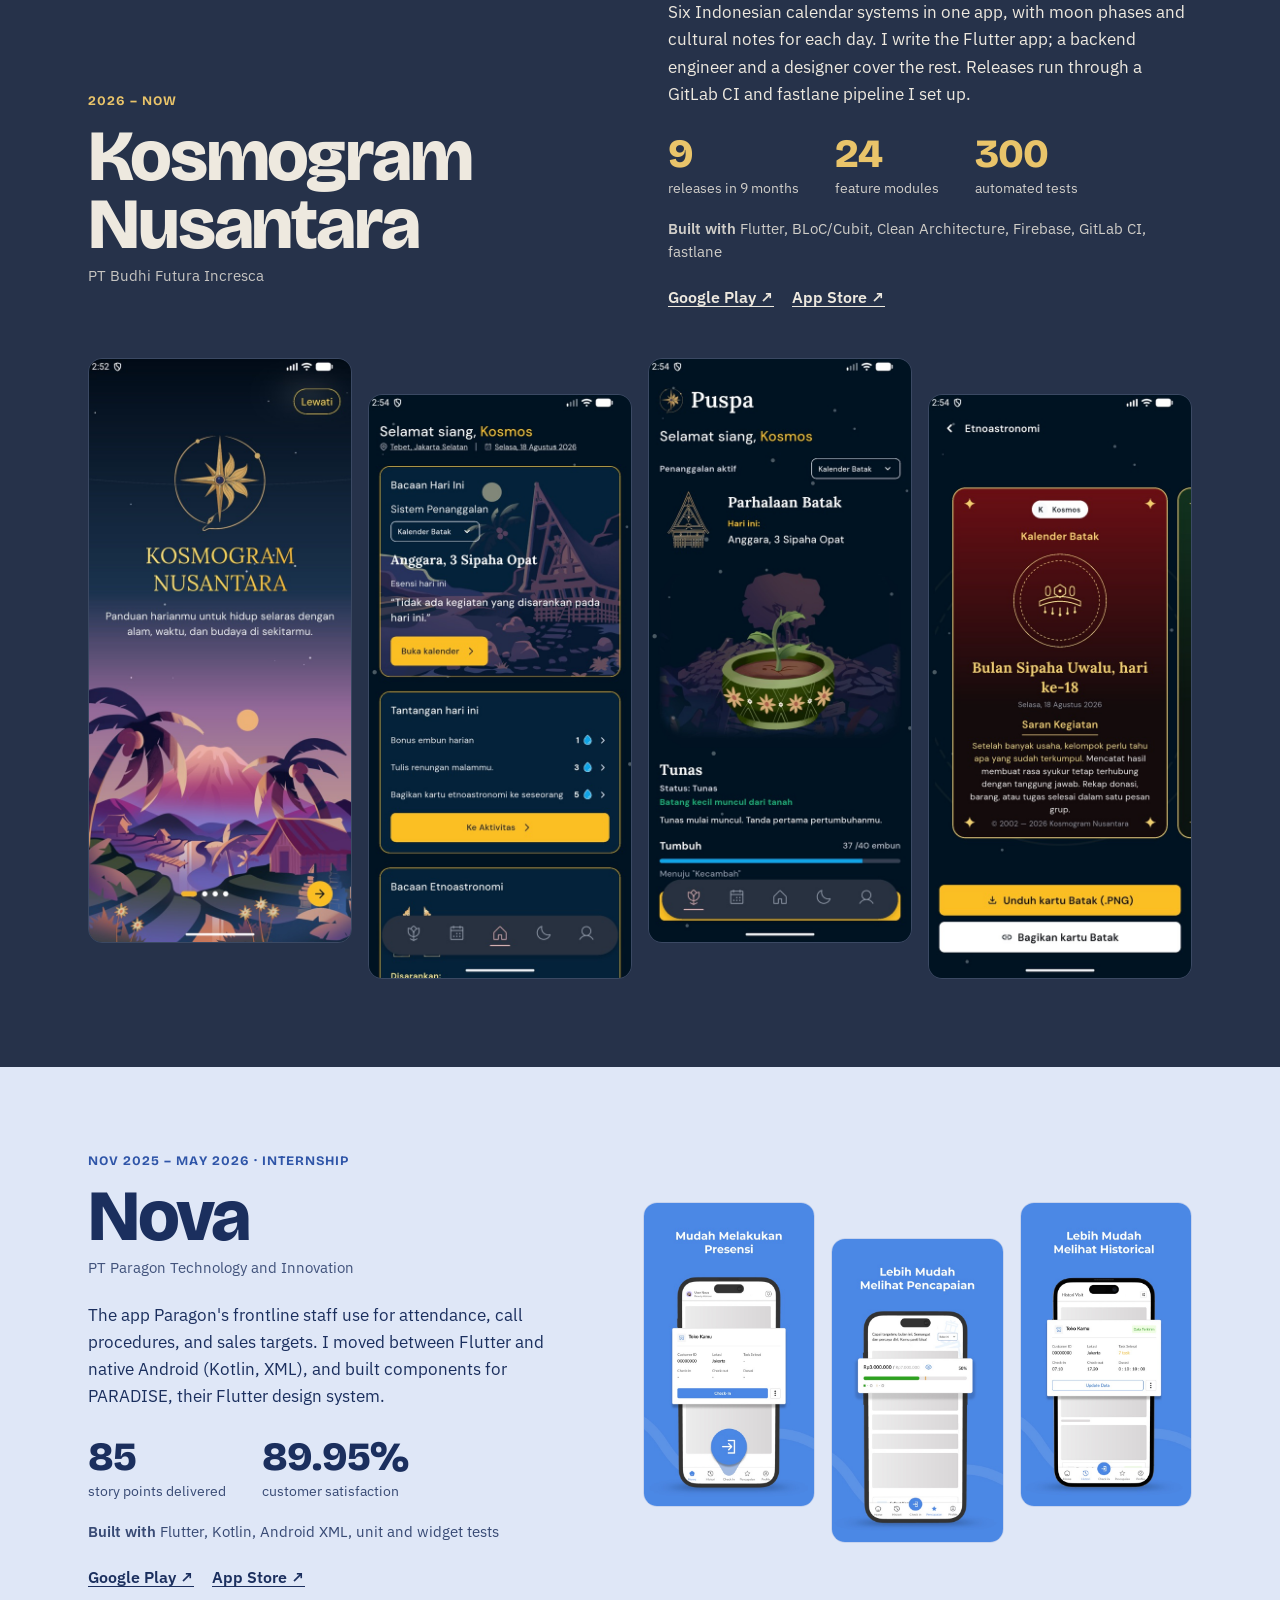
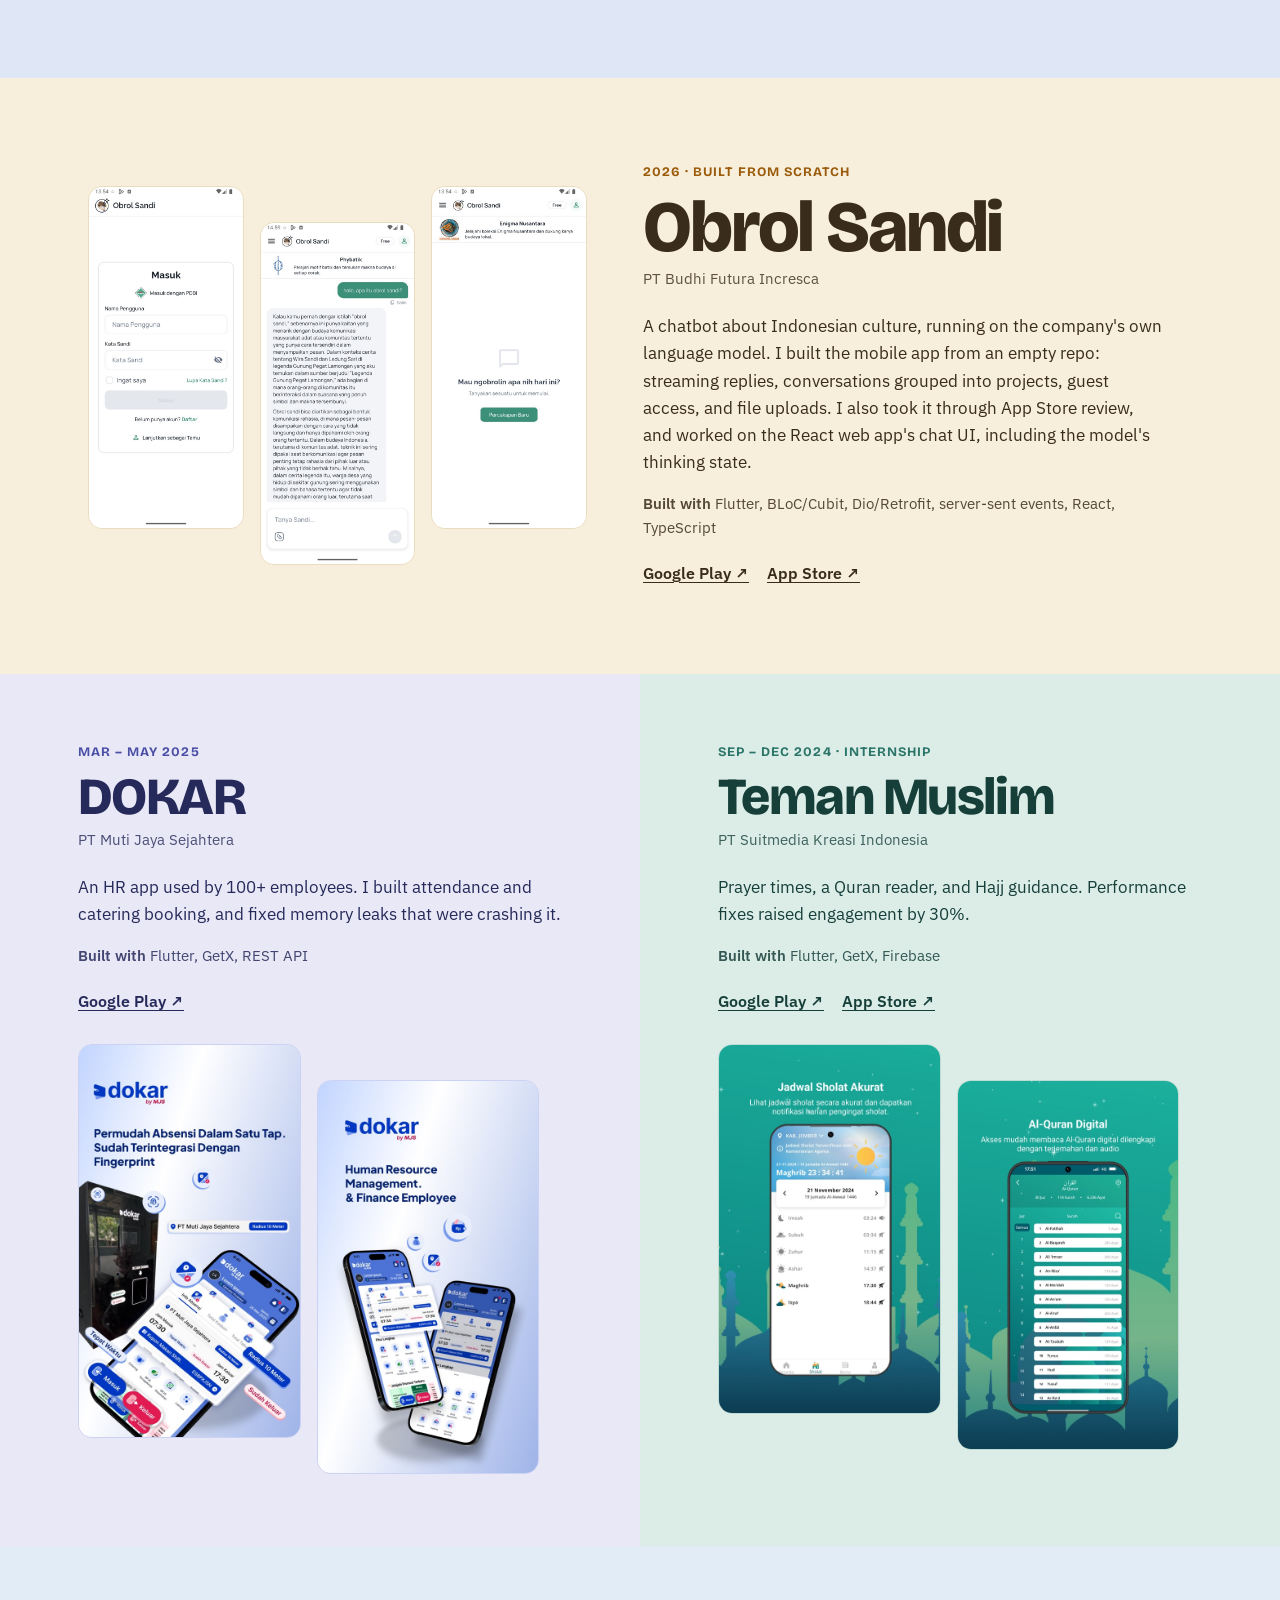
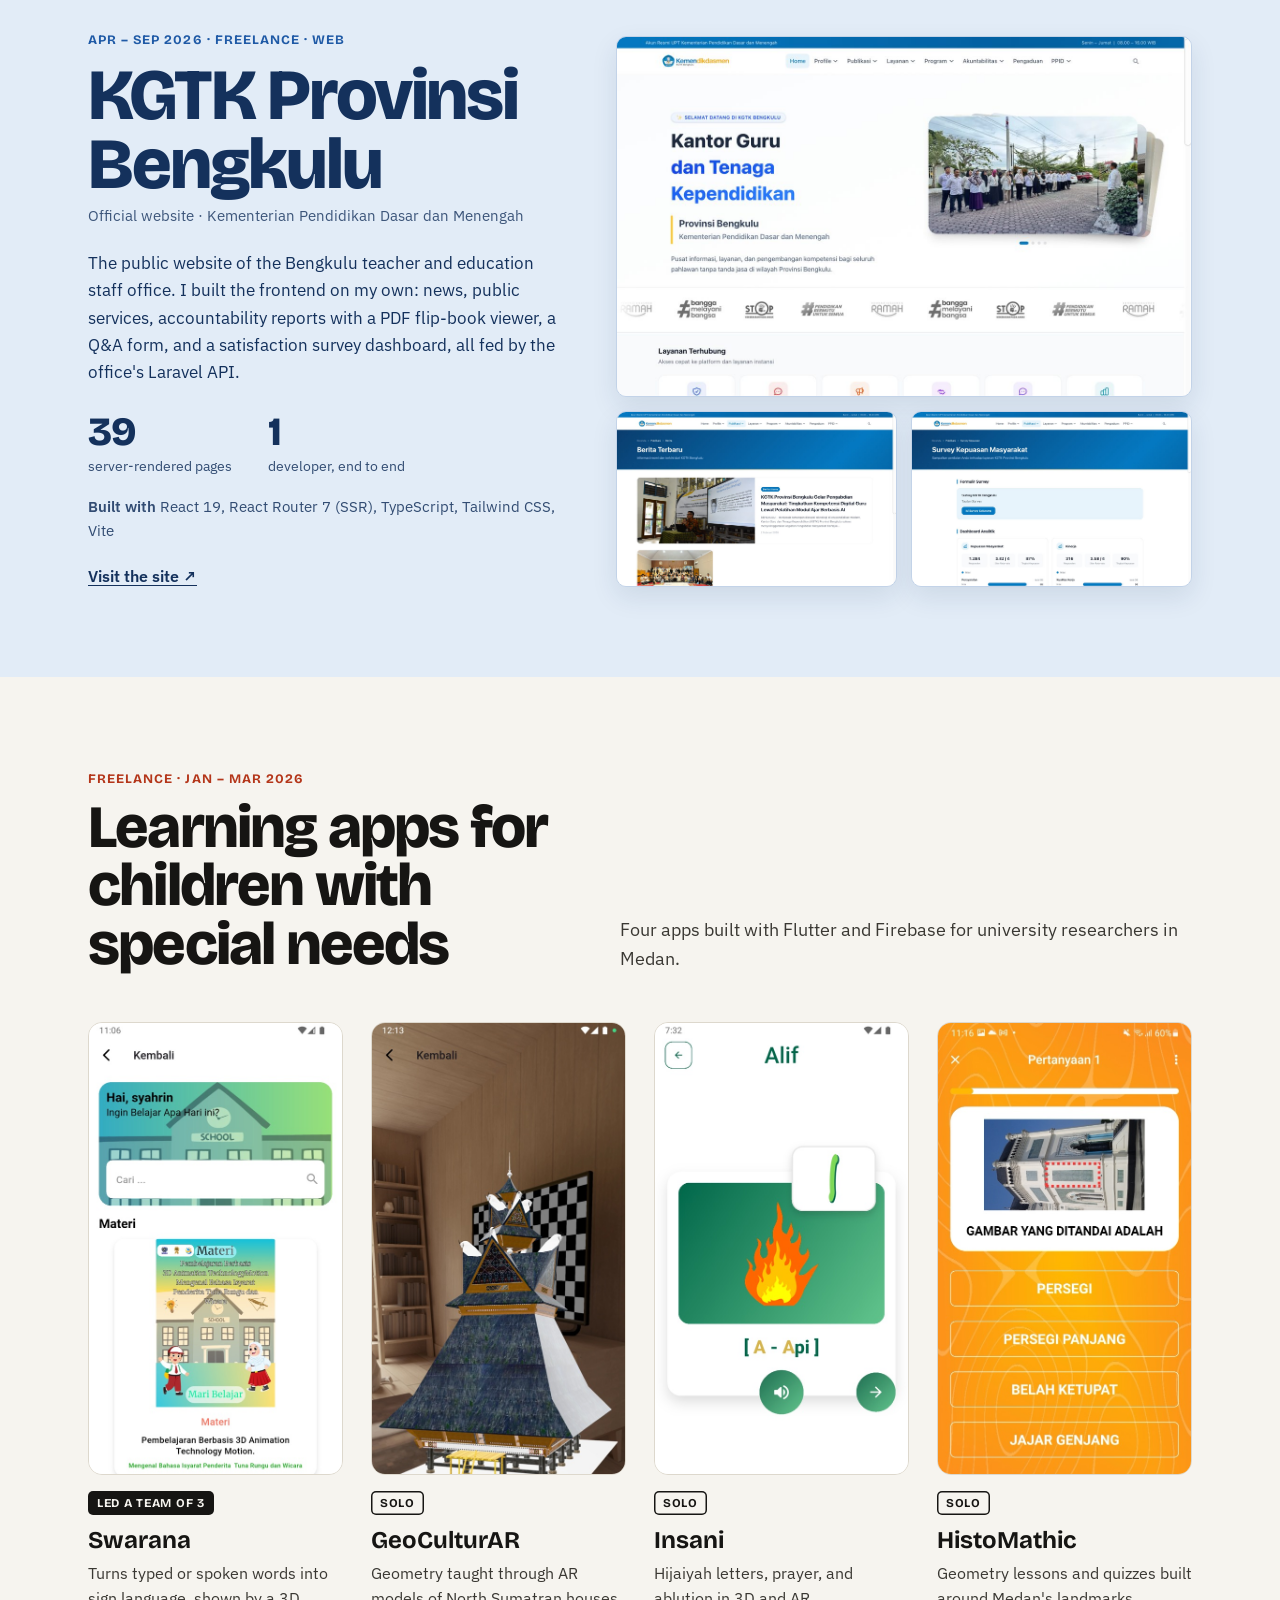
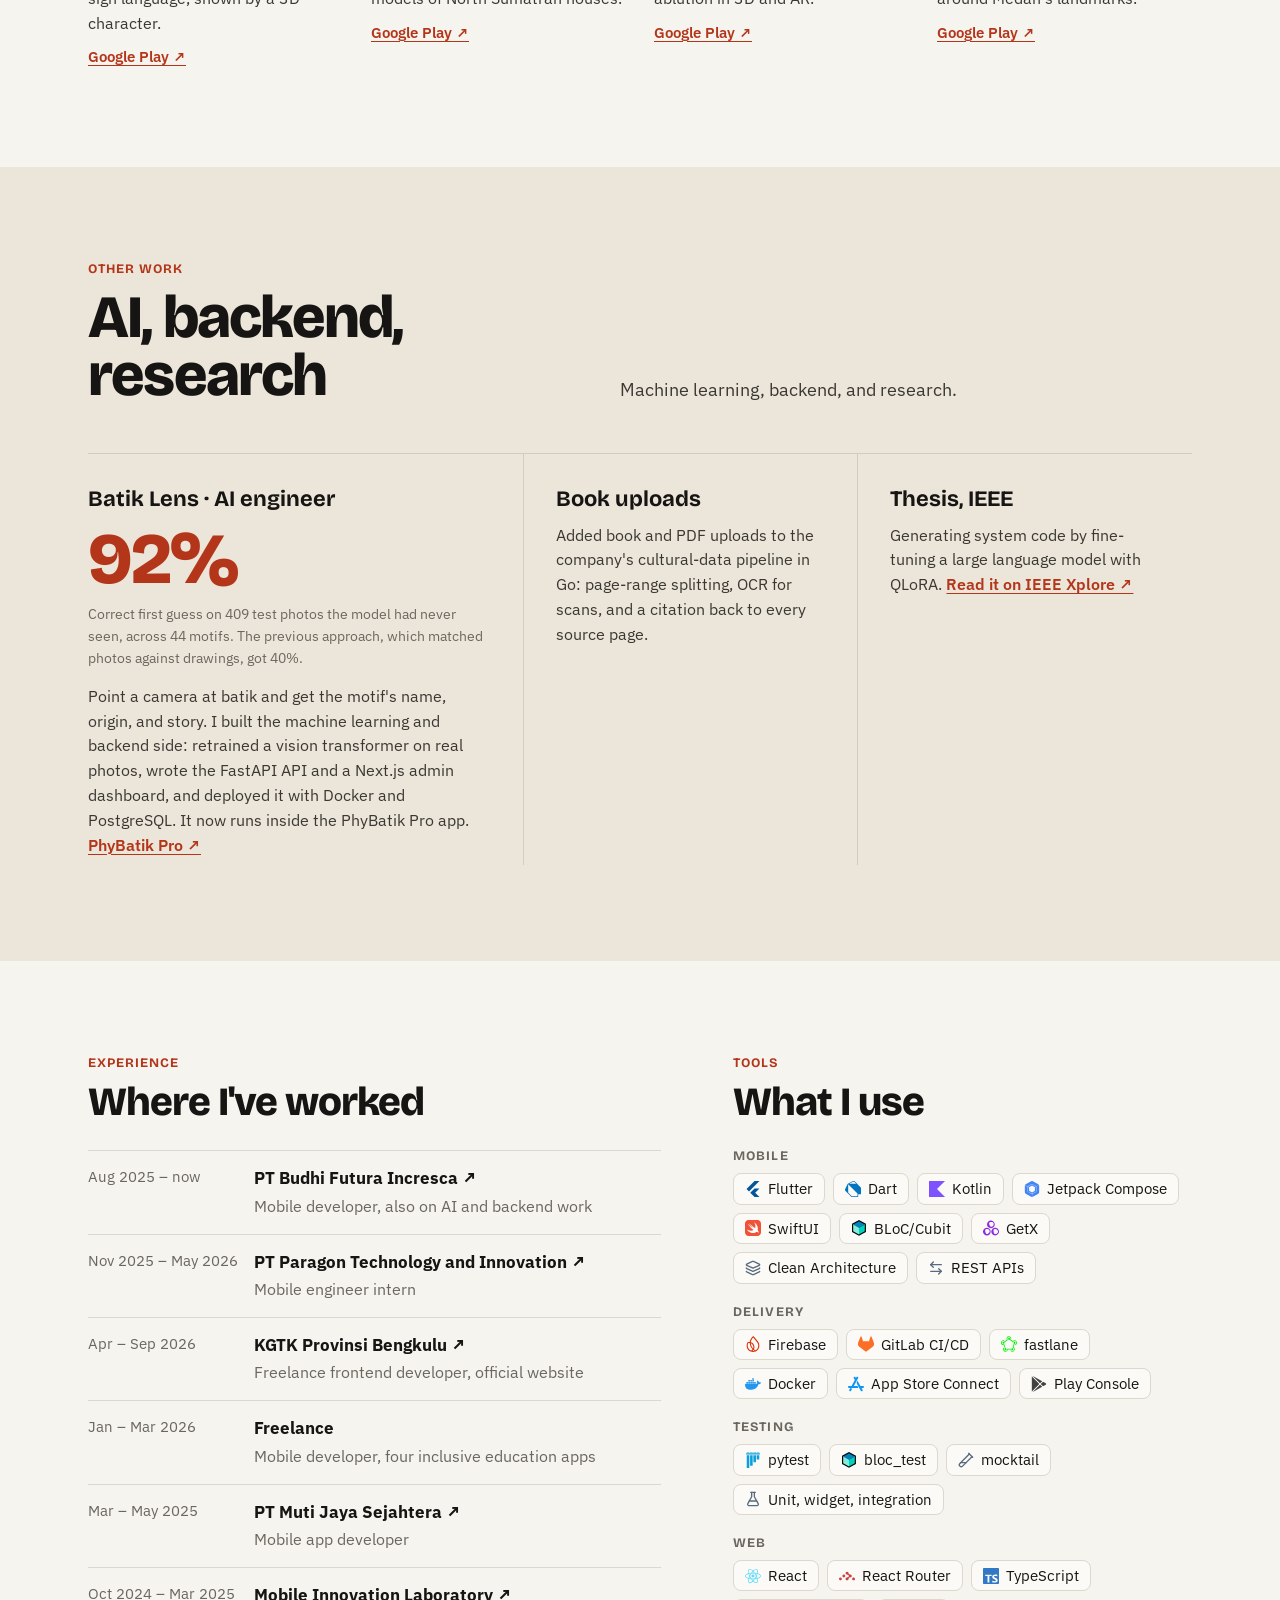
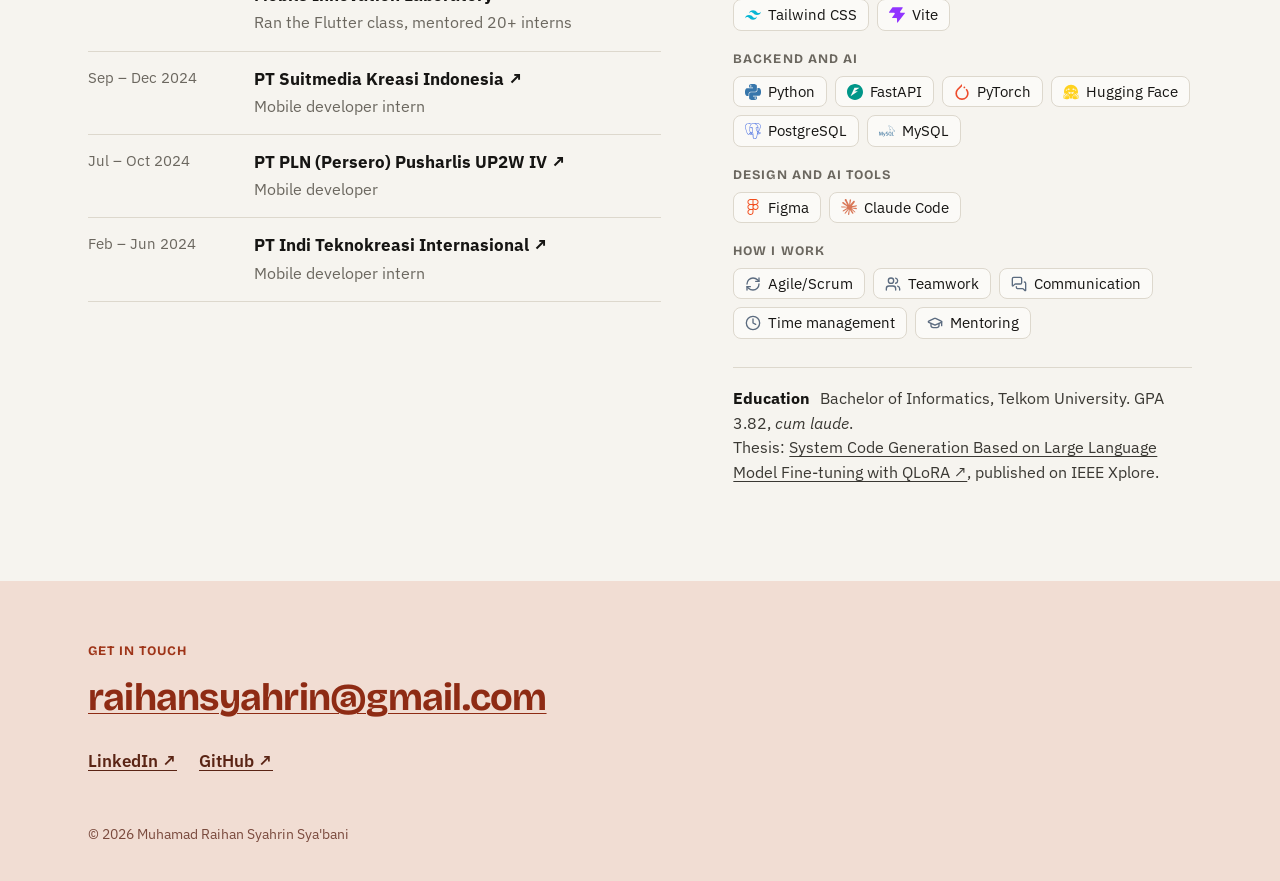
==== commit 38abda78: "Link each app icon on the hero home screen to its store page" ====
--- a/index.html
+++ b/index.html
@@ -48,7 +48,7 @@
 /* intro */
 .intro{padding:64px 0 80px;border-bottom:1px solid var(--rule)}
 .intro-grid{display:grid;grid-template-columns:1.2fr 1fr;gap:48px;align-items:center}
-.loc{display:flex;align-items:center;gap:8px;font-size:16px;color:var(--muted);margin:16px 0 0}
+.loc{display:flex;align-items:center;gap:8px;font-size:15px;color:var(--muted);margin:0 0 26px}
 .loc svg{width:16px;height:16px;color:var(--link)}
 .intro h1{margin:0;font-weight:400}
 .intro h1 .name{display:block;font:500 clamp(28px,3.4vw,44px)/1.12 var(--display);letter-spacing:-.02em;color:var(--ink)}
@@ -274,6 +274,7 @@
 
 <header class="intro" id="top"><div class="wrap intro-grid">
   <div>
+    <p class="loc"><svg viewBox="0 0 24 24" aria-hidden="true"><path fill="currentColor" d="M12 2a7 7 0 0 0-7 7c0 5.2 7 13 7 13s7-7.8 7-13a7 7 0 0 0-7-7Zm0 9.5A2.5 2.5 0 1 1 12 6.5a2.5 2.5 0 0 1 0 5Z"/></svg>Based in Jakarta, Indonesia</p>
     <h1><span class="name">Muhamad Raihan Syahrin Sya'bani</span><span class="role">Mobile Developer</span></h1>
     <p class="lede">2+ years shipping mobile apps.</p>
     <dl class="facts">
@@ -297,7 +298,7 @@
 </div></header>
 
 <section class="about" id="about" aria-labelledby="h-about"><div class="wrap grid">
-  <div><div class="kicker ink">About</div><h2 id="h-about">Hi, I'm Raihan.</h2><p class="loc"><svg viewBox="0 0 24 24" aria-hidden="true"><path fill="currentColor" d="M12 2a7 7 0 0 0-7 7c0 5.2 7 13 7 13s7-7.8 7-13a7 7 0 0 0-7-7Zm0 9.5A2.5 2.5 0 1 1 12 6.5a2.5 2.5 0 0 1 0 5Z"/></svg>Jakarta, Indonesia</p></div>
+  <div><div class="kicker ink">About</div><h2 id="h-about">Hi, I'm Raihan.</h2></div>
   <div>
     <p>I'm a mobile developer based in Jakarta. I build Android and iOS apps end to end, in Flutter and natively with Kotlin and SwiftUI: architecture, UI, state management, API integration, testing, and store release.</p>
     <p>My work spans mobile apps, web frontends, and applied AI. I work closely with designers, backend engineers, and project managers, and I keep looking after an app once it's live. I graduated <i>cum laude</i> in Informatics from Telkom University.</p>
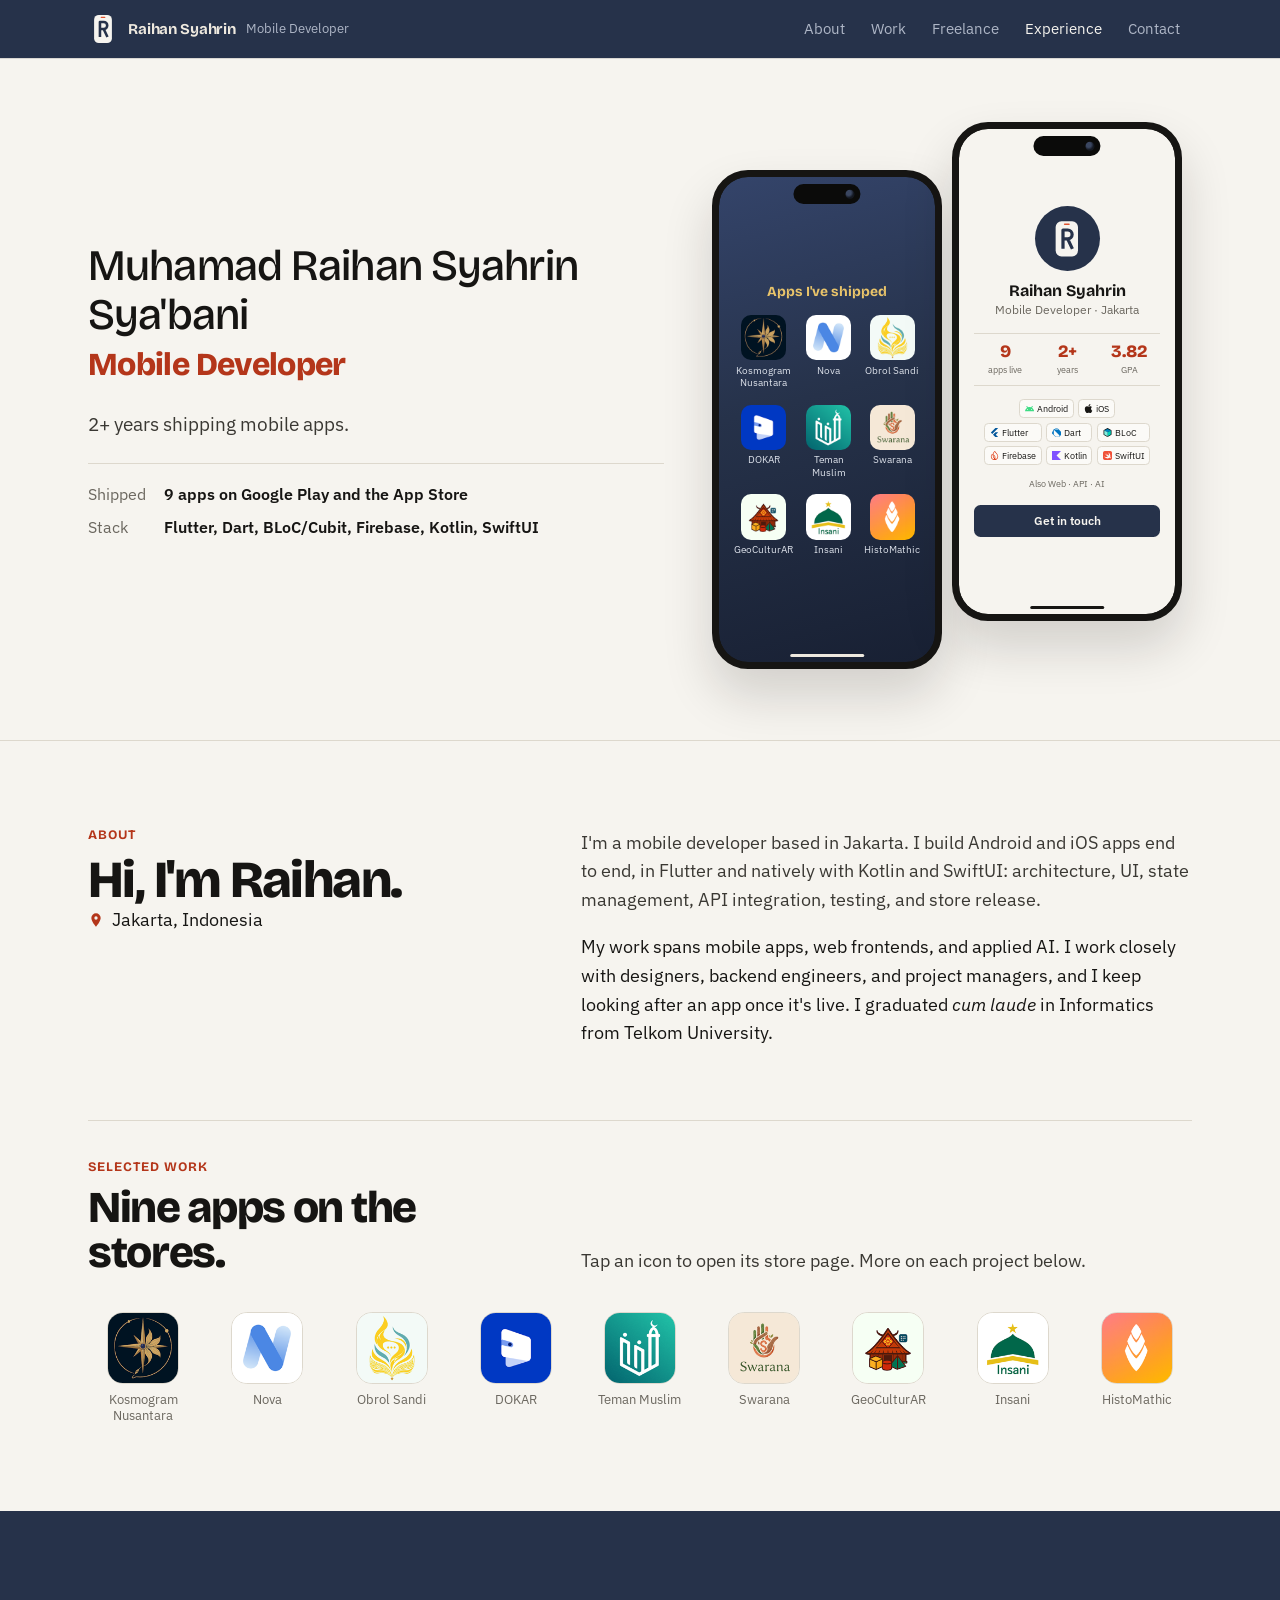
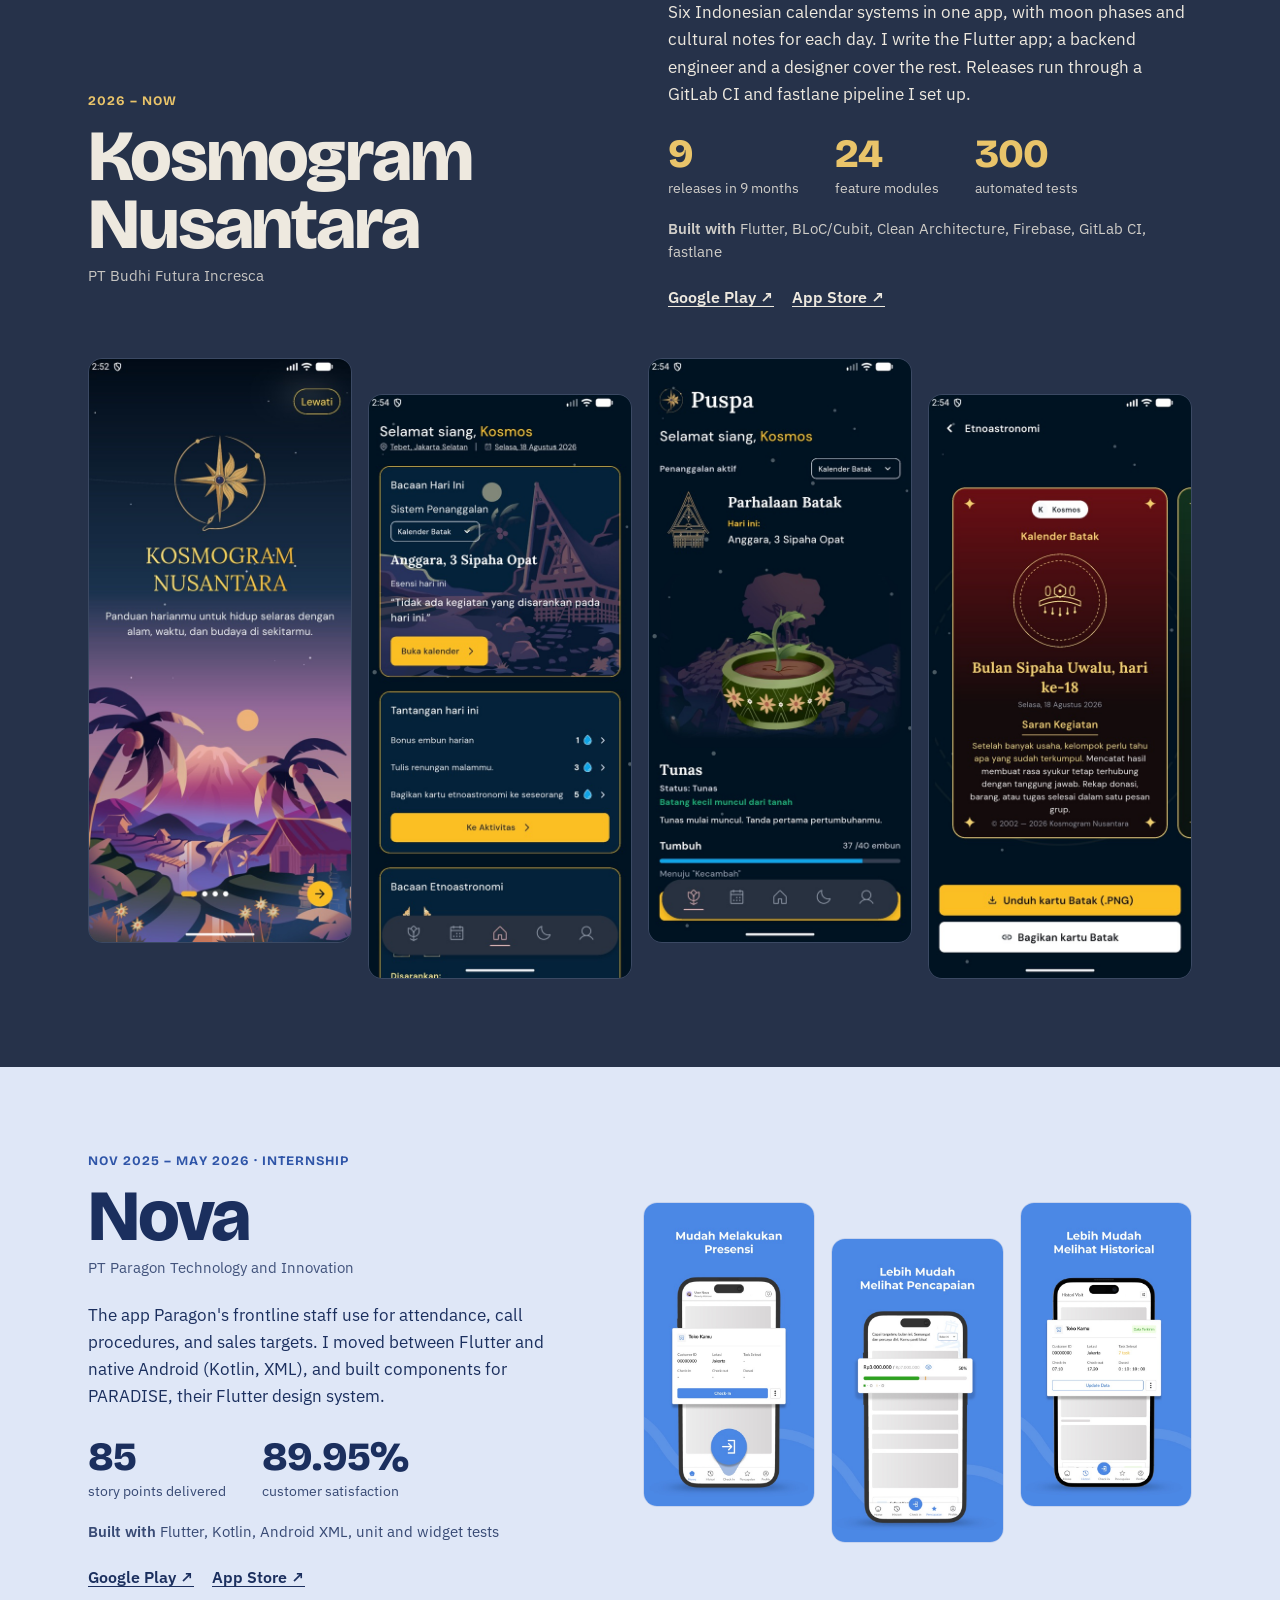
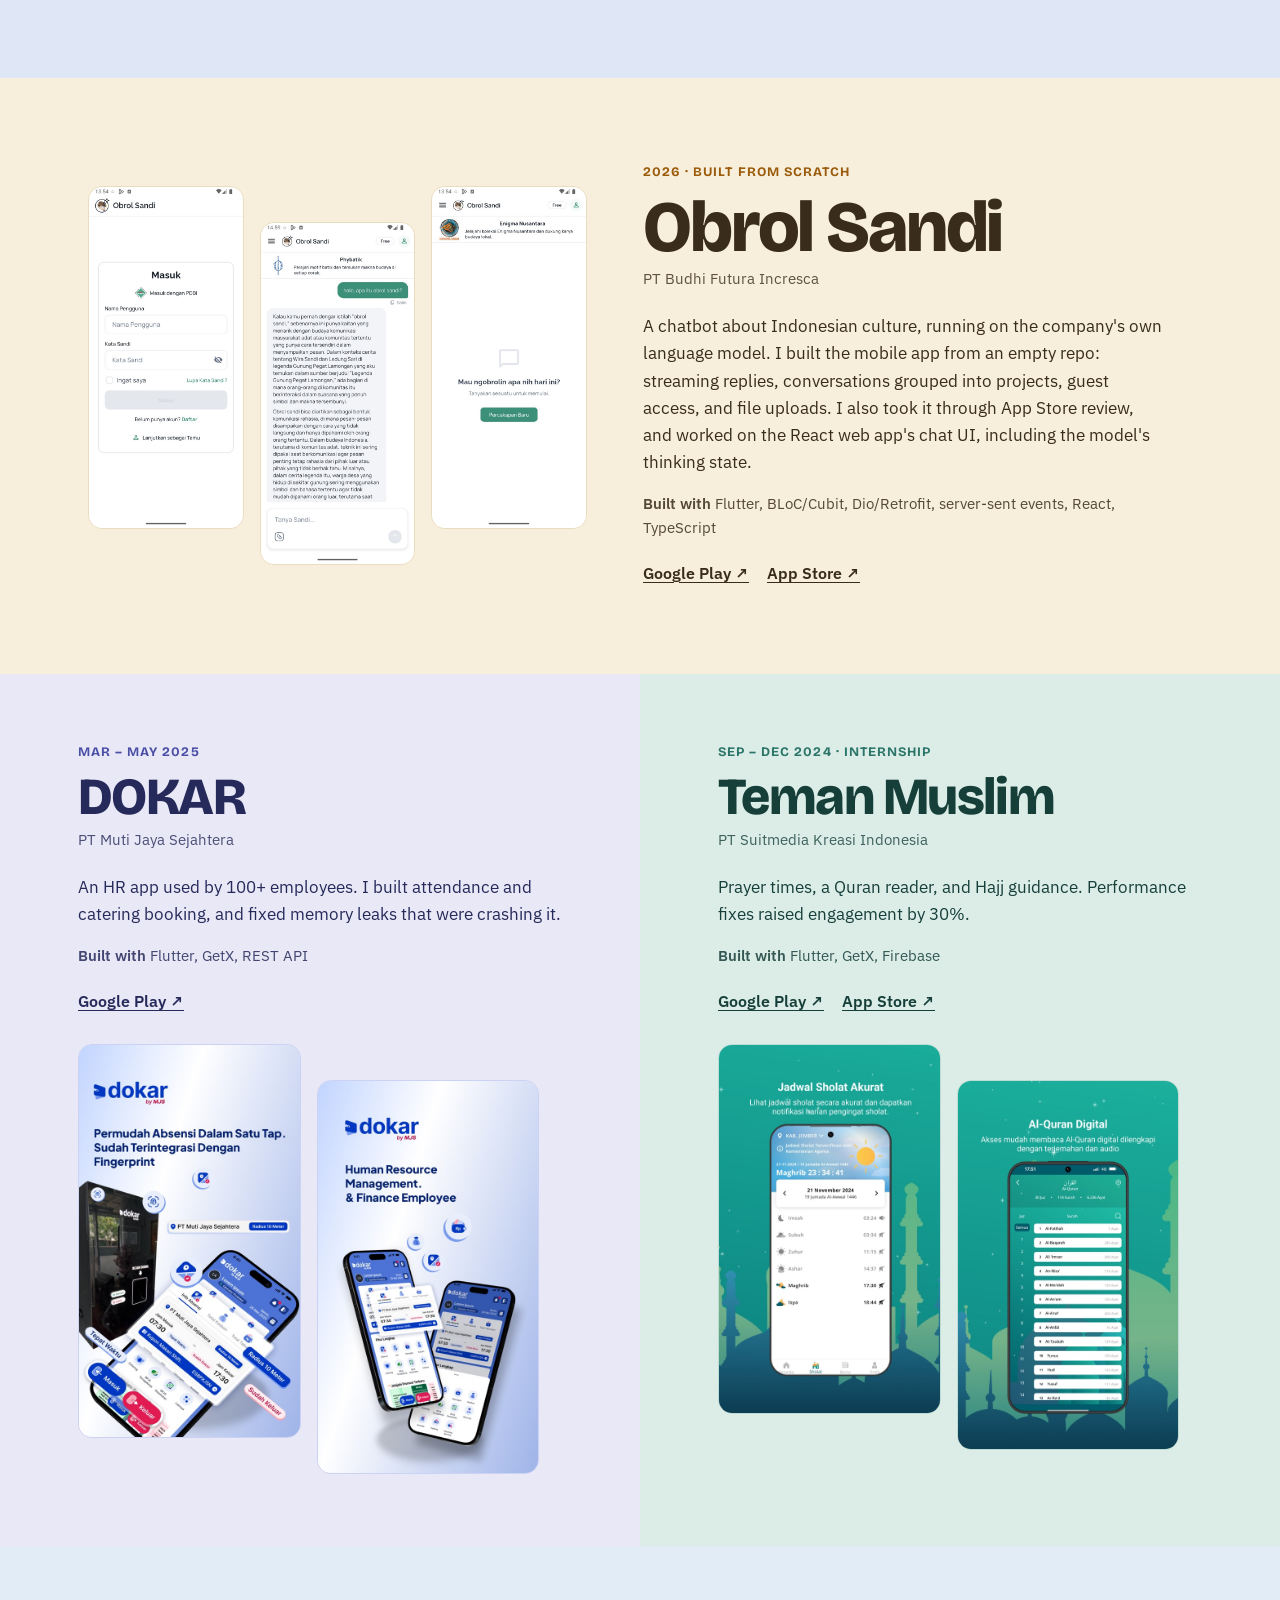
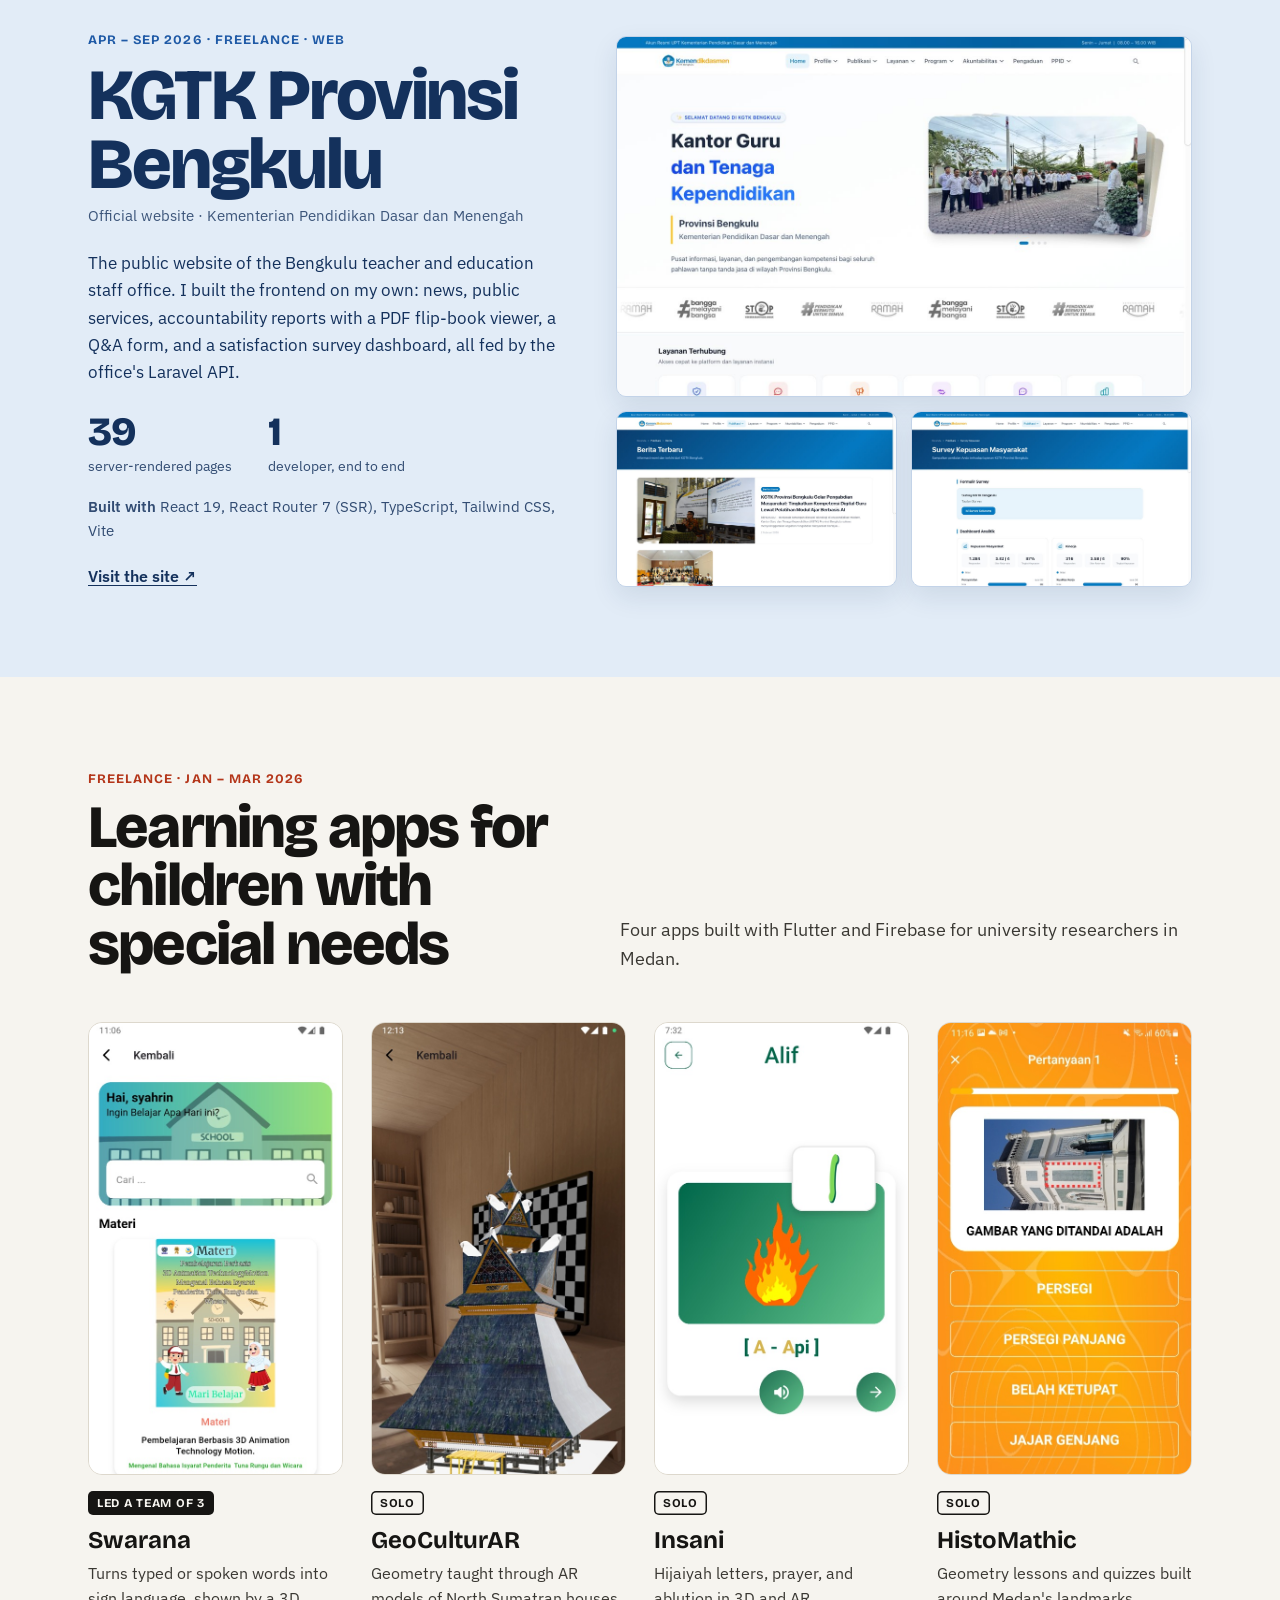
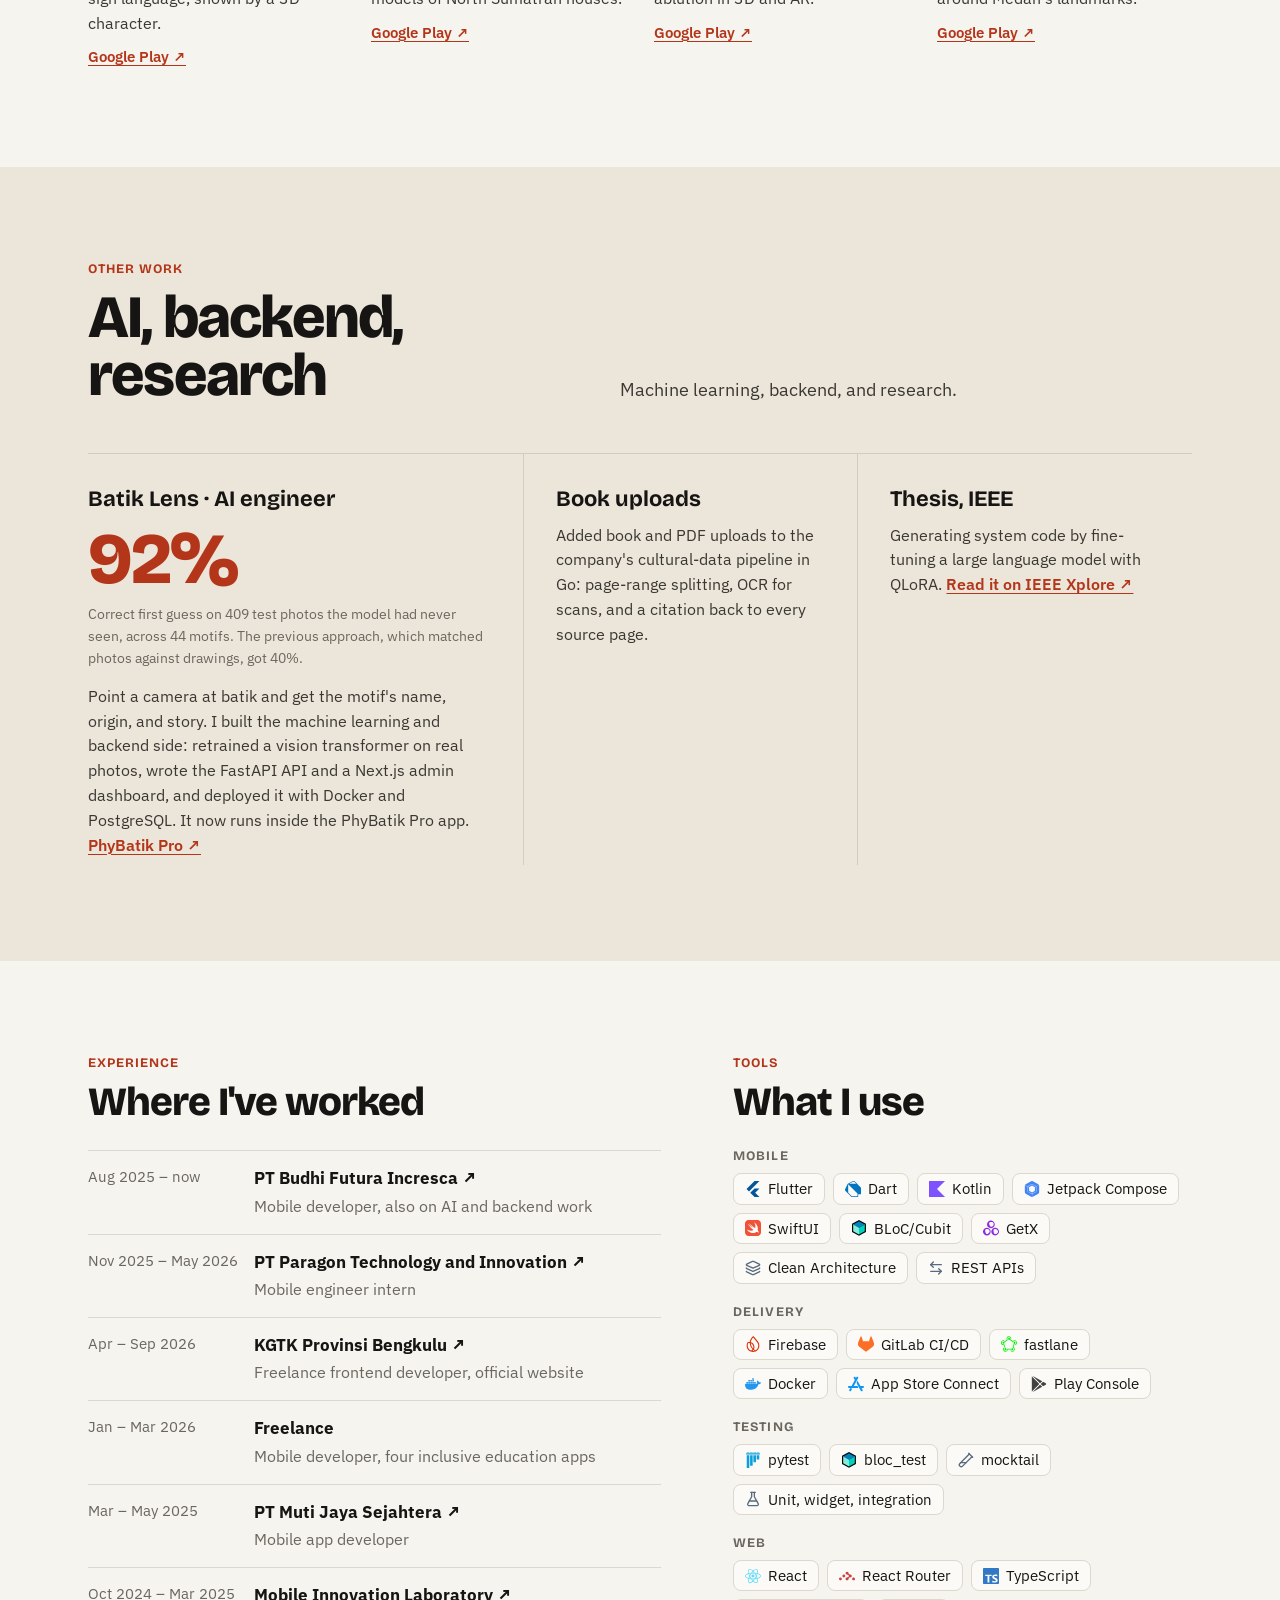
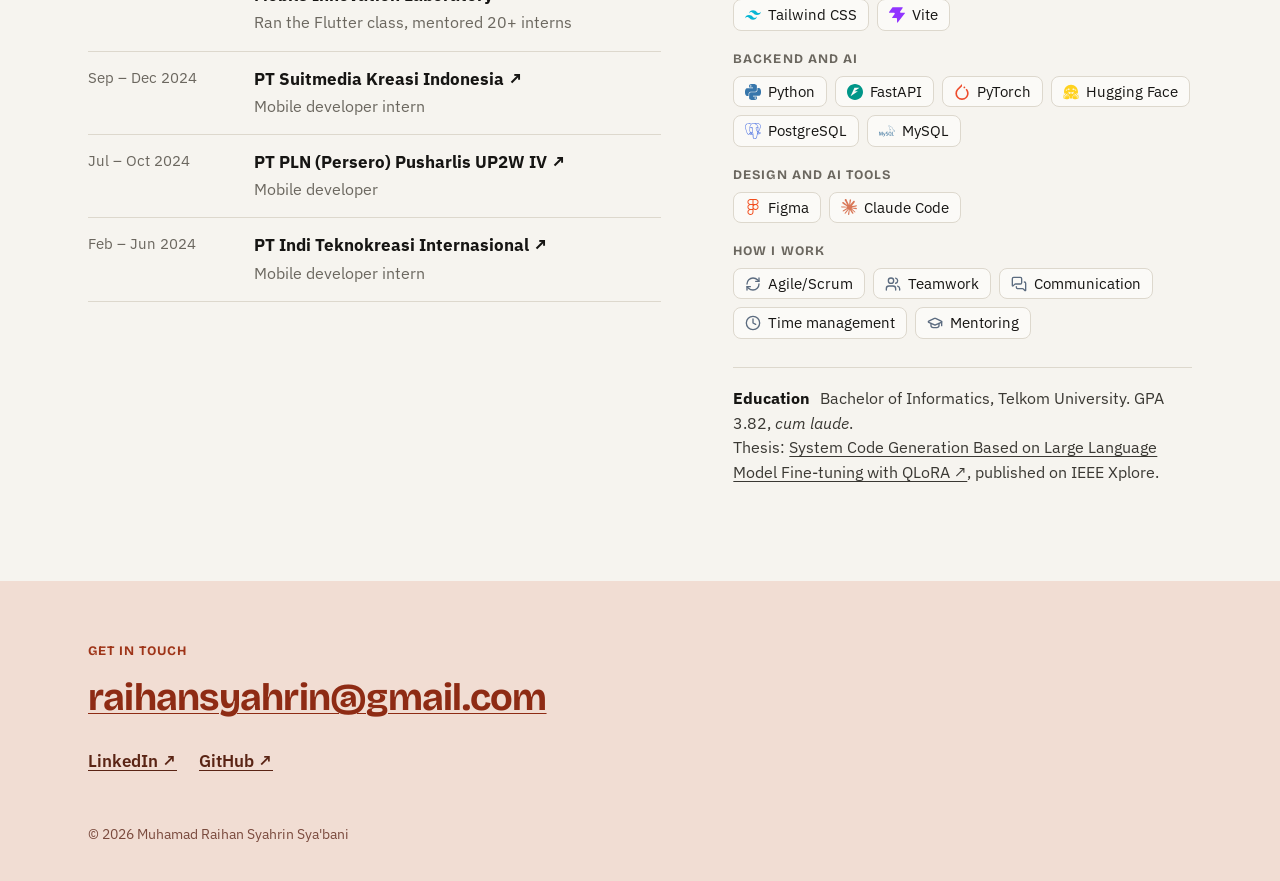
==== commit ae79d077: "Use social preview card and update link meta description" ====
--- a/index.html
+++ b/index.html
@@ -3,15 +3,18 @@
 <head>
 <meta charset="utf-8">
 <meta name="viewport" content="width=device-width, initial-scale=1">
-<title>Muhamad Raihan Syahrin Sya'bani — Mobile developer</title>
-<meta name="description" content="Mobile developer in Jakarta. Nine Flutter apps shipped to Google Play and the App Store.">
+<title>Muhamad Raihan Syahrin Sya'bani — Mobile Developer</title>
+<meta name="description" content="Mobile developer in Jakarta. Nine Android and iOS apps shipped to Google Play and the App Store.">
 <link rel="icon" href="favicon.svg" type="image/svg+xml">
 <link rel="apple-touch-icon" href="apple-touch-icon.png">
 <meta property="og:type" content="website">
-<meta property="og:title" content="Muhamad Raihan Syahrin Sya'bani — Mobile developer">
-<meta property="og:description" content="Mobile developer in Jakarta. Nine Flutter apps shipped to Google Play and the App Store.">
+<meta property="og:title" content="Muhamad Raihan Syahrin Sya'bani — Mobile Developer">
+<meta property="og:description" content="Mobile developer in Jakarta. Nine Android and iOS apps shipped to Google Play and the App Store.">
 <meta property="og:url" content="https://raihansyahrin.github.io/">
-<meta property="og:image" content="https://raihansyahrin.github.io/img/kosmogram_2.jpg">
+<meta property="og:image" content="https://raihansyahrin.github.io/og.png">
+<meta property="og:image:width" content="1200">
+<meta property="og:image:height" content="630">
+<meta property="og:image:alt" content="Muhamad Raihan Syahrin Sya'bani, Mobile Developer, next to the icons of nine shipped apps">
 <meta name="twitter:card" content="summary_large_image">
 <link rel="canonical" href="https://raihansyahrin.github.io/">
 <link rel="preconnect" href="https://fonts.googleapis.com">
@@ -48,7 +51,7 @@
 /* intro */
 .intro{padding:64px 0 80px;border-bottom:1px solid var(--rule)}
 .intro-grid{display:grid;grid-template-columns:1.2fr 1fr;gap:48px;align-items:center}
-.loc{display:flex;align-items:center;gap:8px;font-size:15px;color:var(--muted);margin:0 0 26px}
+.loc{display:flex;align-items:center;gap:8px;font-size:16px;color:var(--muted);margin:16px 0 0}
 .loc svg{width:16px;height:16px;color:var(--link)}
 .intro h1{margin:0;font-weight:400}
 .intro h1 .name{display:block;font:500 clamp(28px,3.4vw,44px)/1.12 var(--display);letter-spacing:-.02em;color:var(--ink)}
@@ -274,7 +277,6 @@
 
 <header class="intro" id="top"><div class="wrap intro-grid">
   <div>
-    <p class="loc"><svg viewBox="0 0 24 24" aria-hidden="true"><path fill="currentColor" d="M12 2a7 7 0 0 0-7 7c0 5.2 7 13 7 13s7-7.8 7-13a7 7 0 0 0-7-7Zm0 9.5A2.5 2.5 0 1 1 12 6.5a2.5 2.5 0 0 1 0 5Z"/></svg>Based in Jakarta, Indonesia</p>
     <h1><span class="name">Muhamad Raihan Syahrin Sya'bani</span><span class="role">Mobile Developer</span></h1>
     <p class="lede">2+ years shipping mobile apps.</p>
     <dl class="facts">
@@ -298,7 +300,7 @@
 </div></header>
 
 <section class="about" id="about" aria-labelledby="h-about"><div class="wrap grid">
-  <div><div class="kicker ink">About</div><h2 id="h-about">Hi, I'm Raihan.</h2></div>
+  <div><div class="kicker ink">About</div><h2 id="h-about">Hi, I'm Raihan.</h2><p class="loc"><svg viewBox="0 0 24 24" aria-hidden="true"><path fill="currentColor" d="M12 2a7 7 0 0 0-7 7c0 5.2 7 13 7 13s7-7.8 7-13a7 7 0 0 0-7-7Zm0 9.5A2.5 2.5 0 1 1 12 6.5a2.5 2.5 0 0 1 0 5Z"/></svg>Jakarta, Indonesia</p></div>
   <div>
     <p>I'm a mobile developer based in Jakarta. I build Android and iOS apps end to end, in Flutter and natively with Kotlin and SwiftUI: architecture, UI, state management, API integration, testing, and store release.</p>
     <p>My work spans mobile apps, web frontends, and applied AI. I work closely with designers, backend engineers, and project managers, and I keep looking after an app once it's live. I graduated <i>cum laude</i> in Informatics from Telkom University.</p>
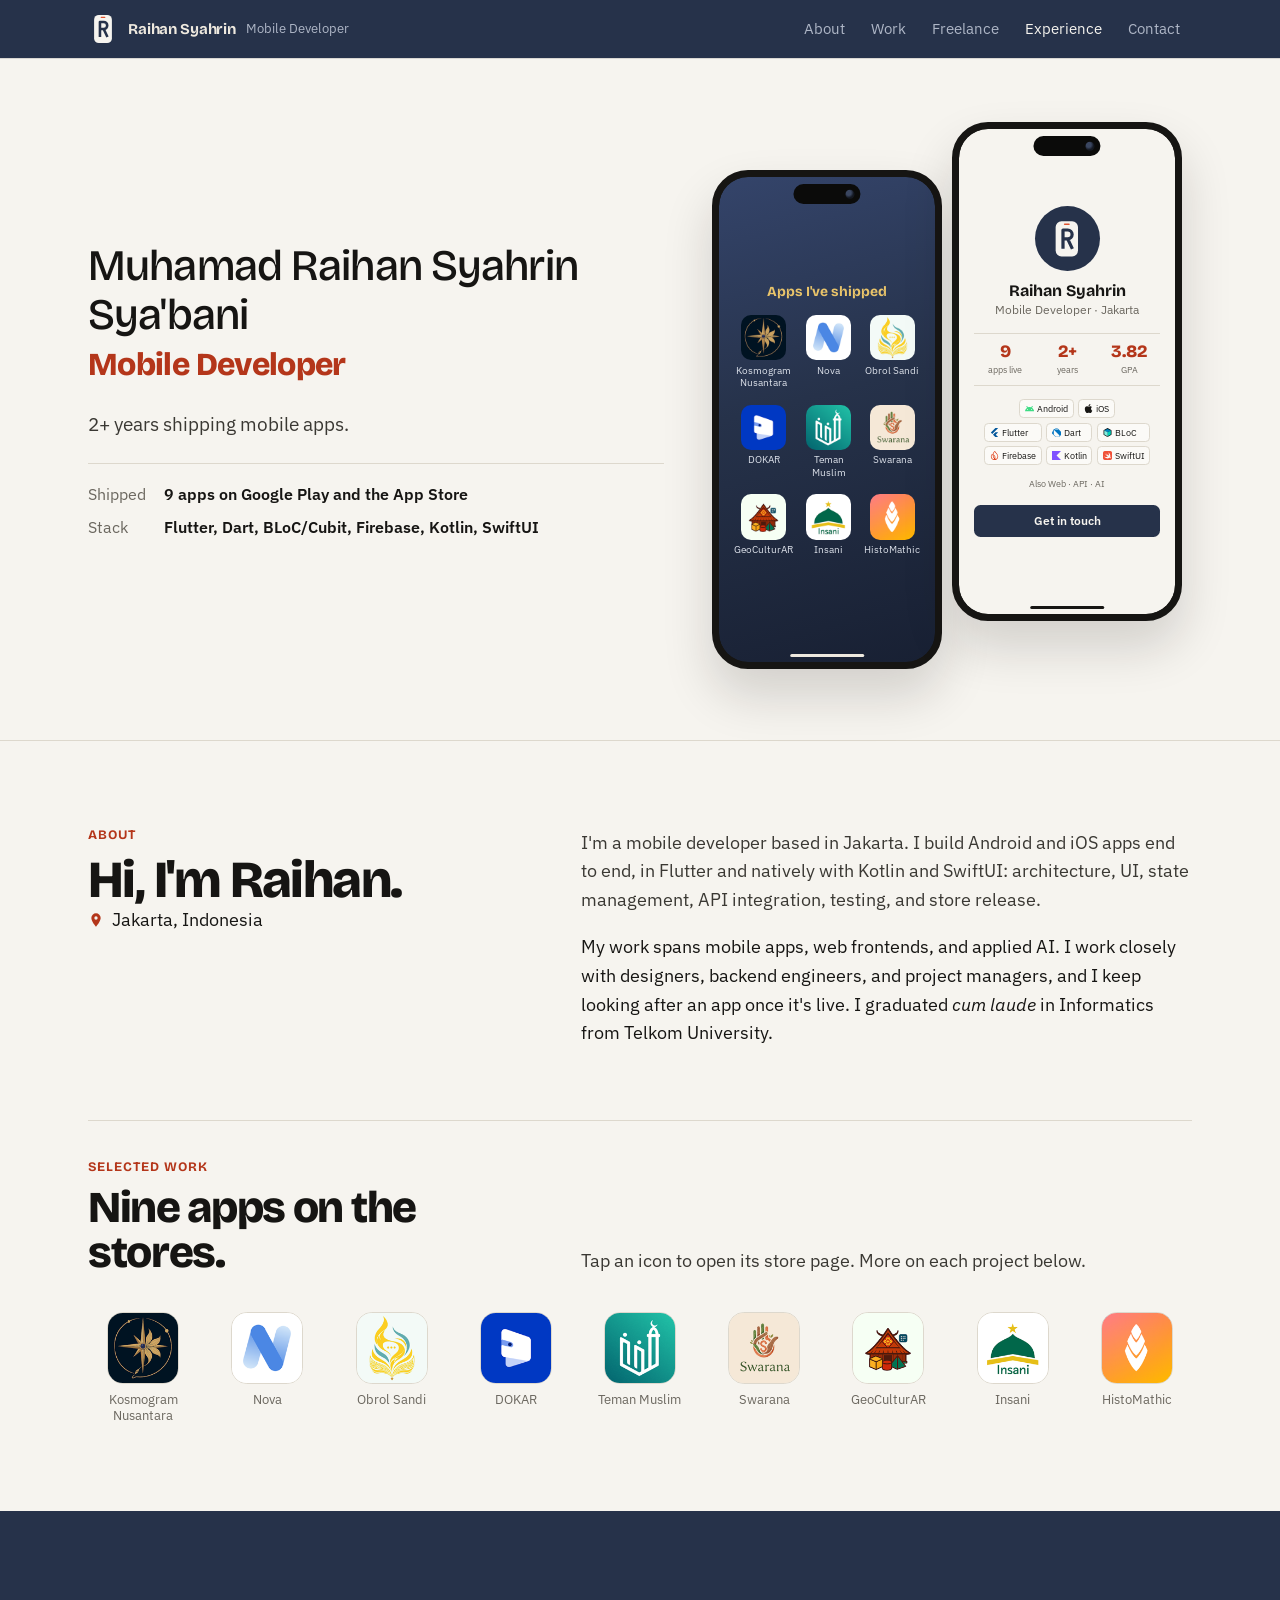
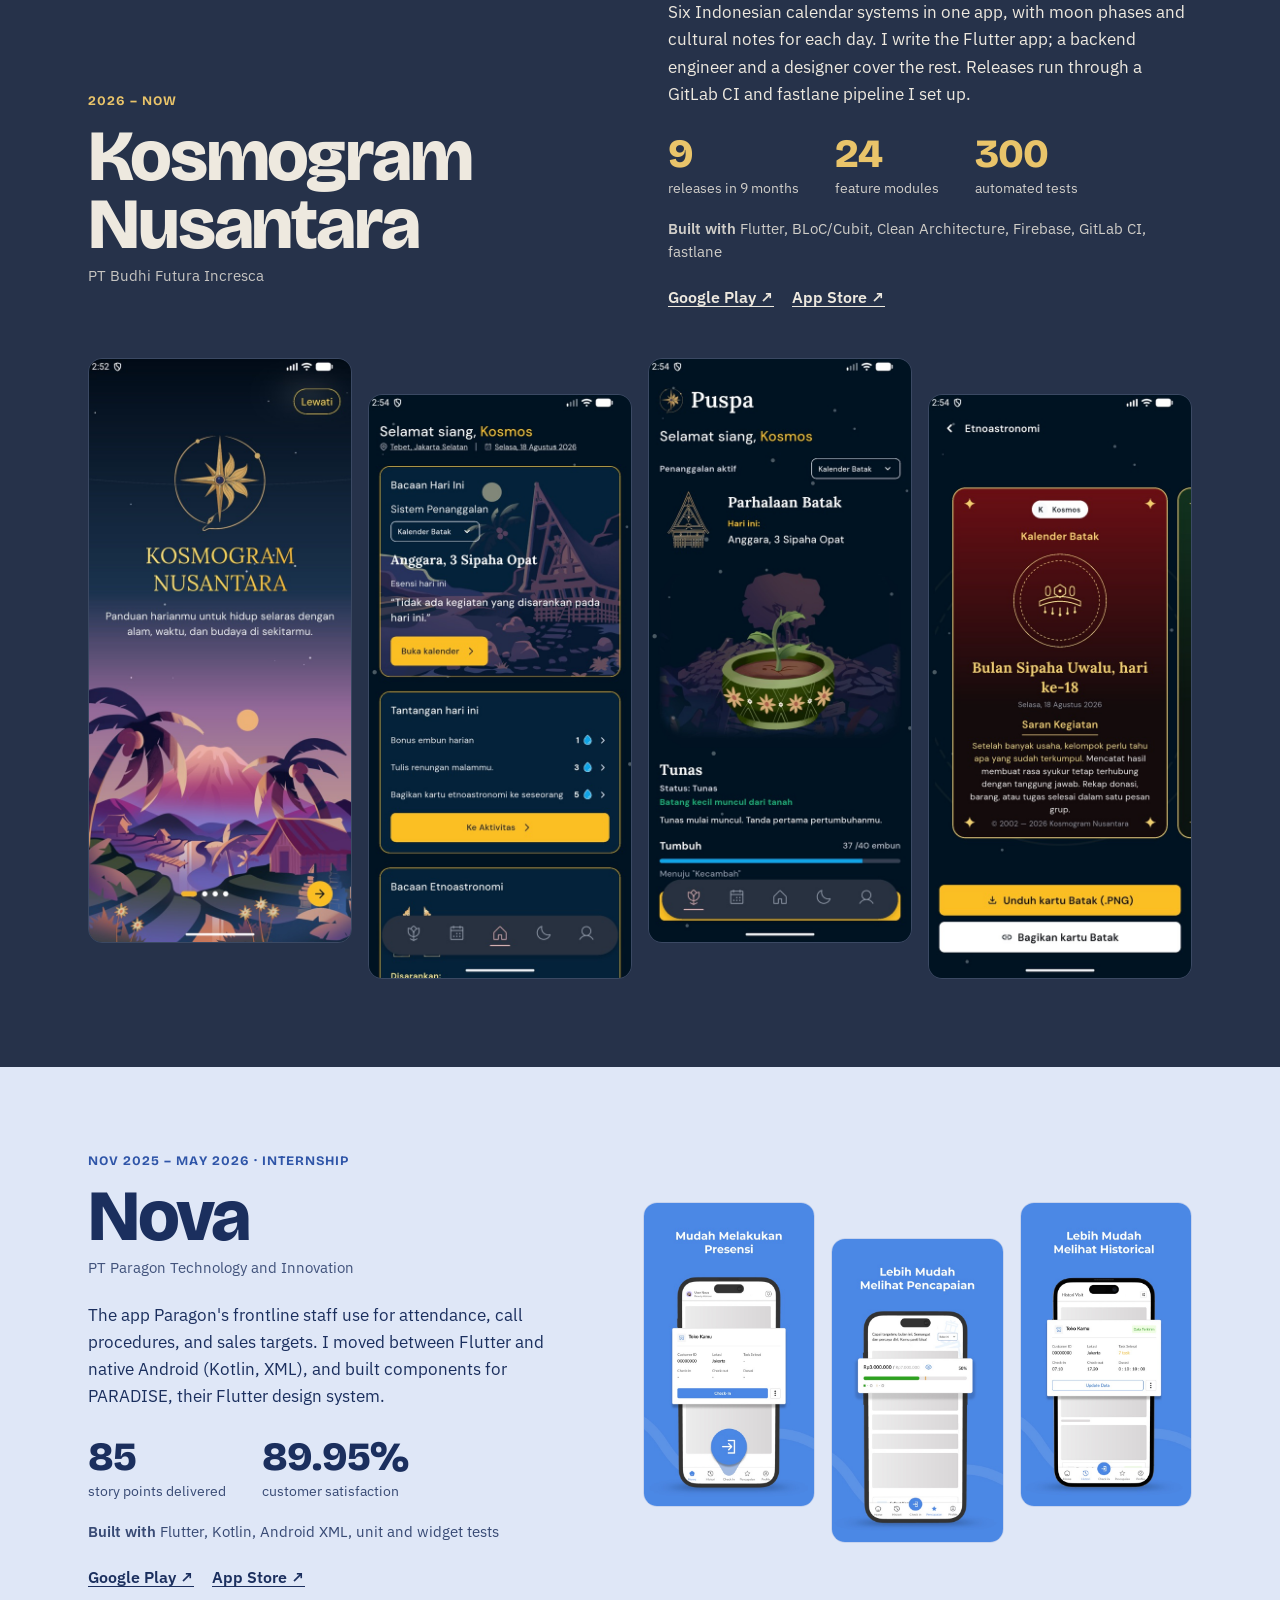
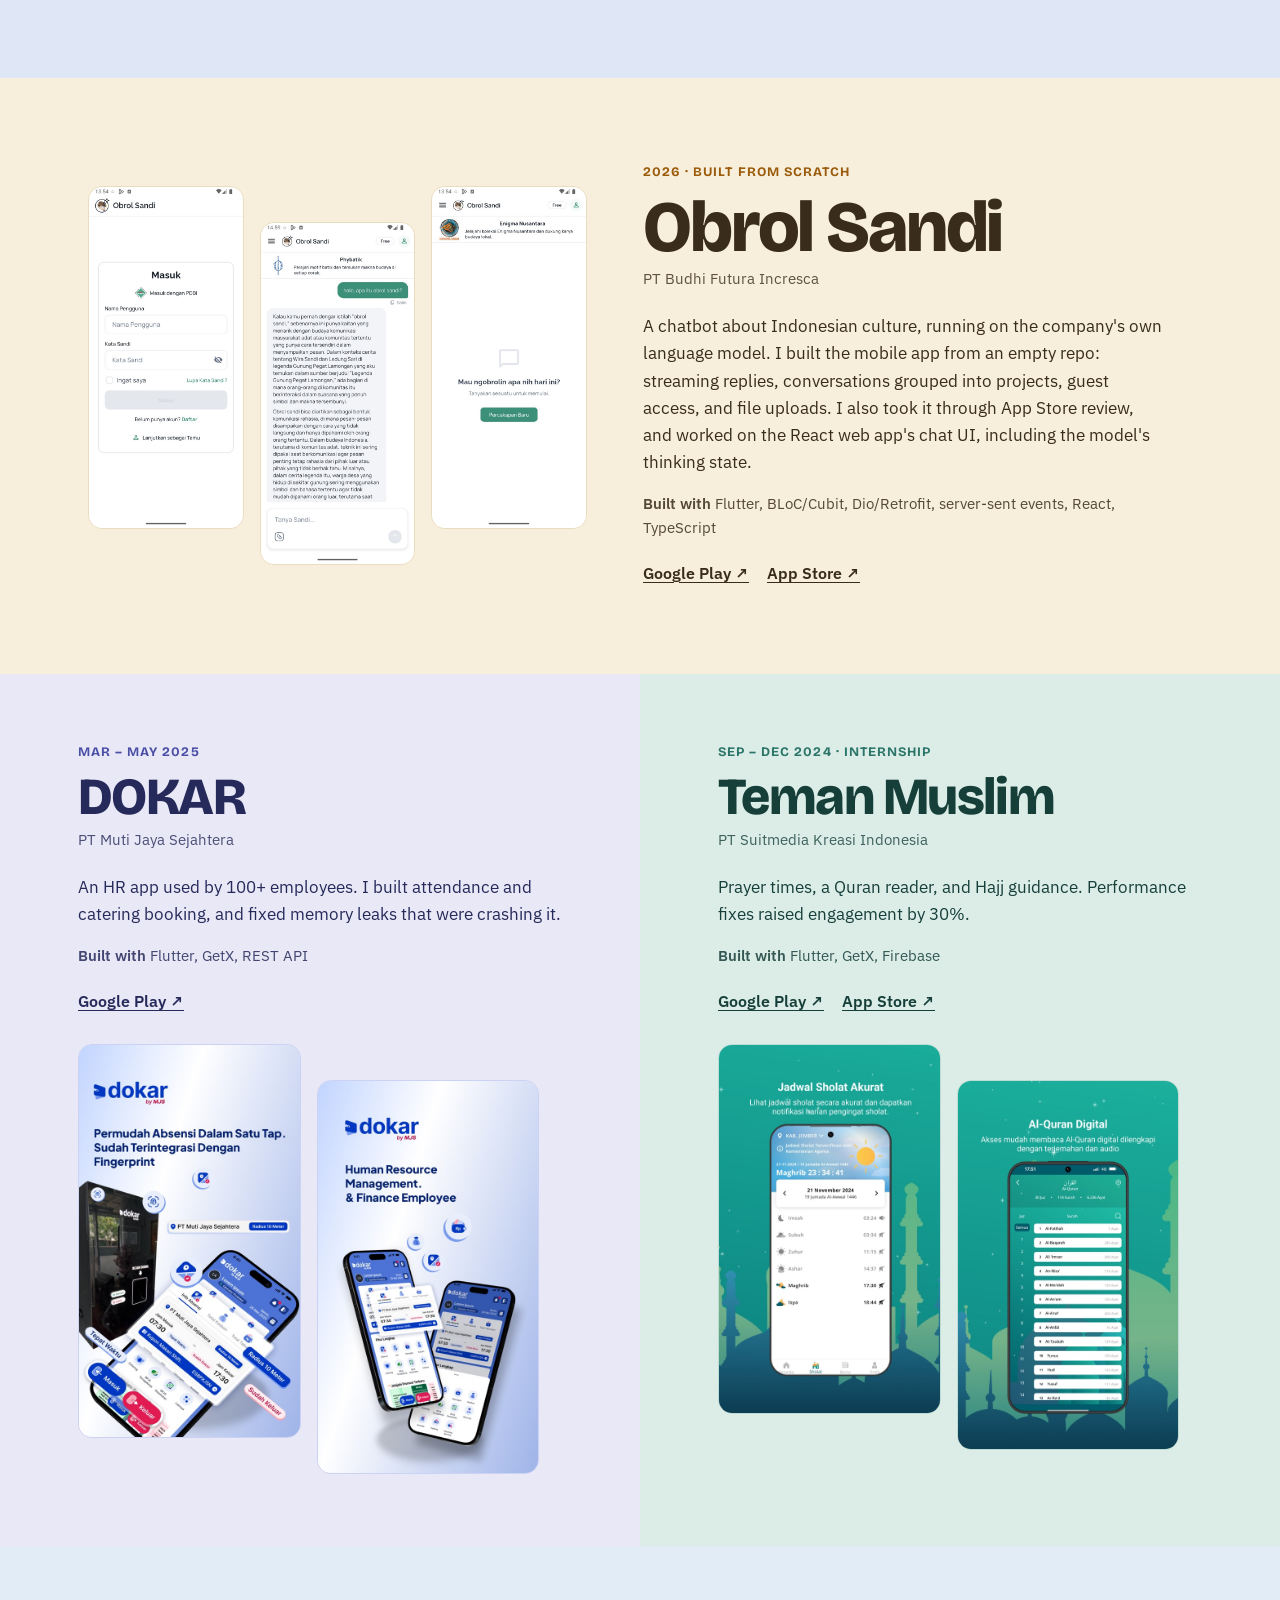
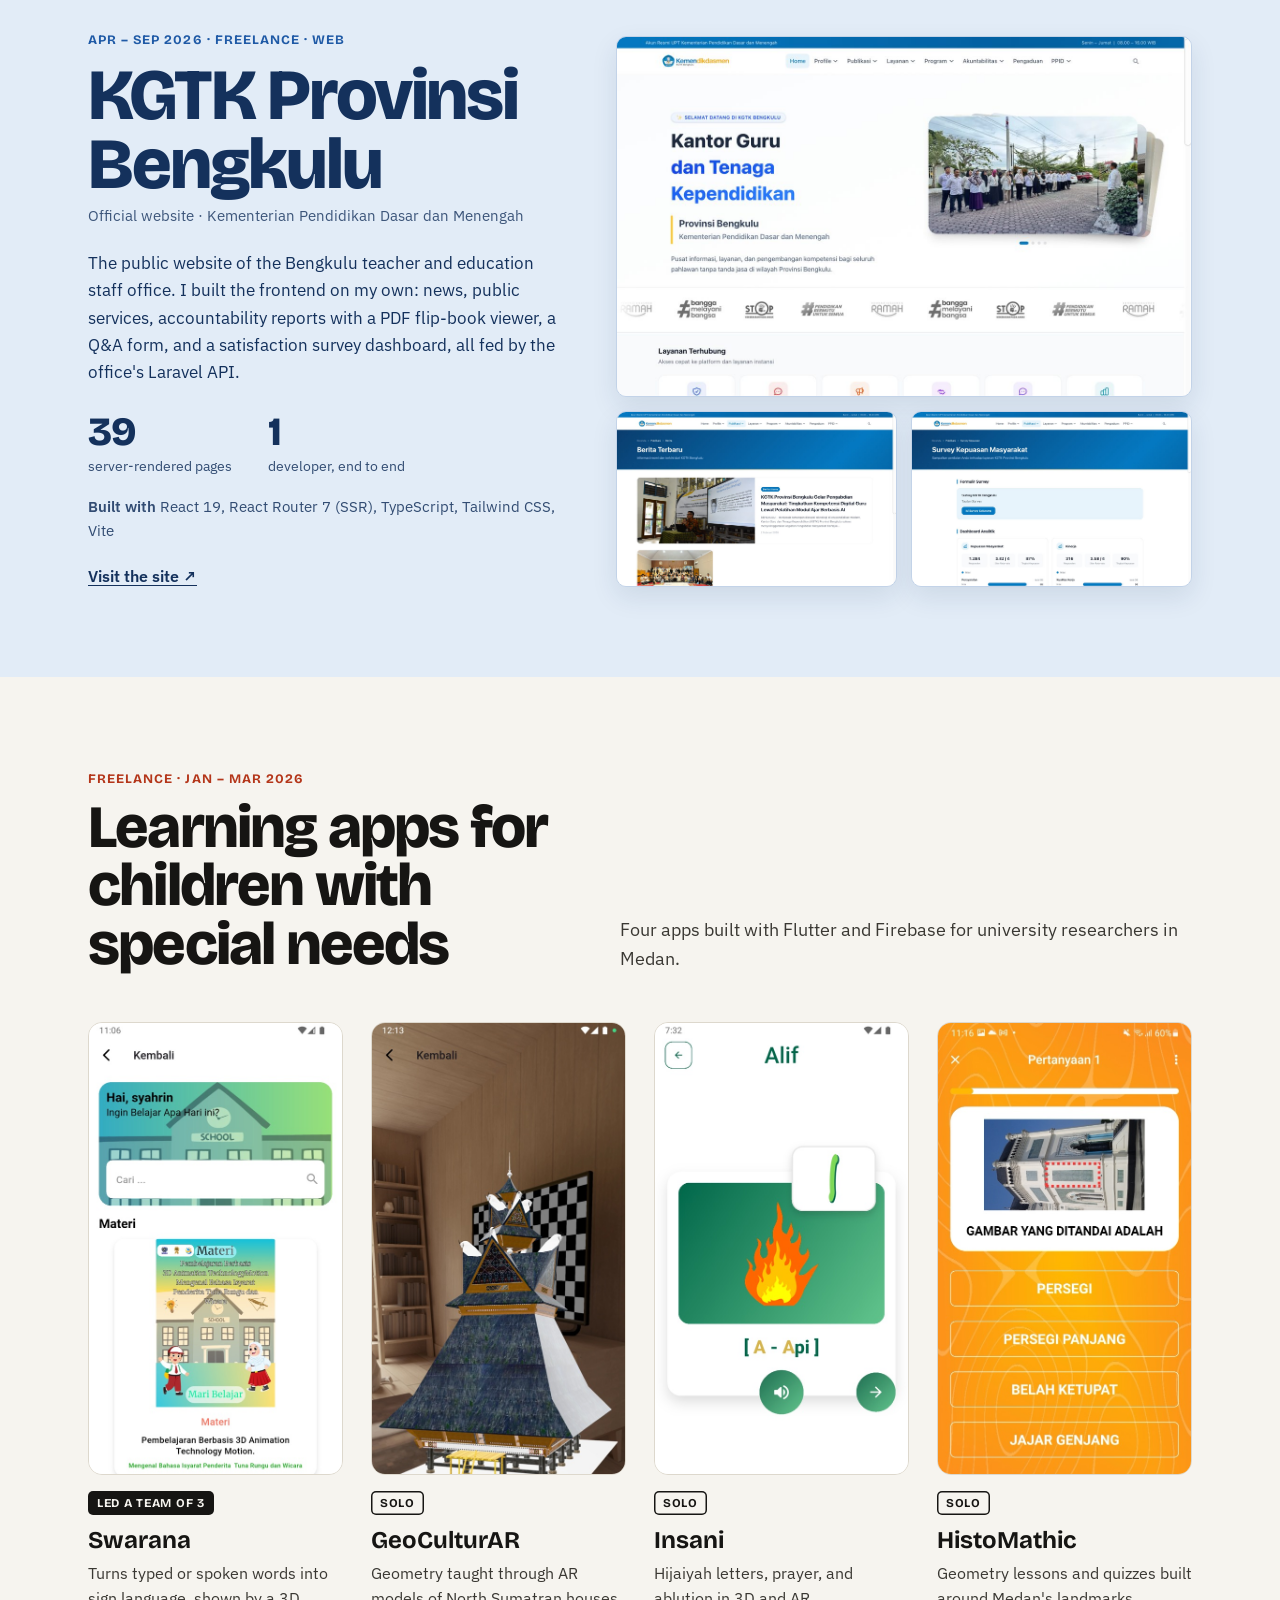
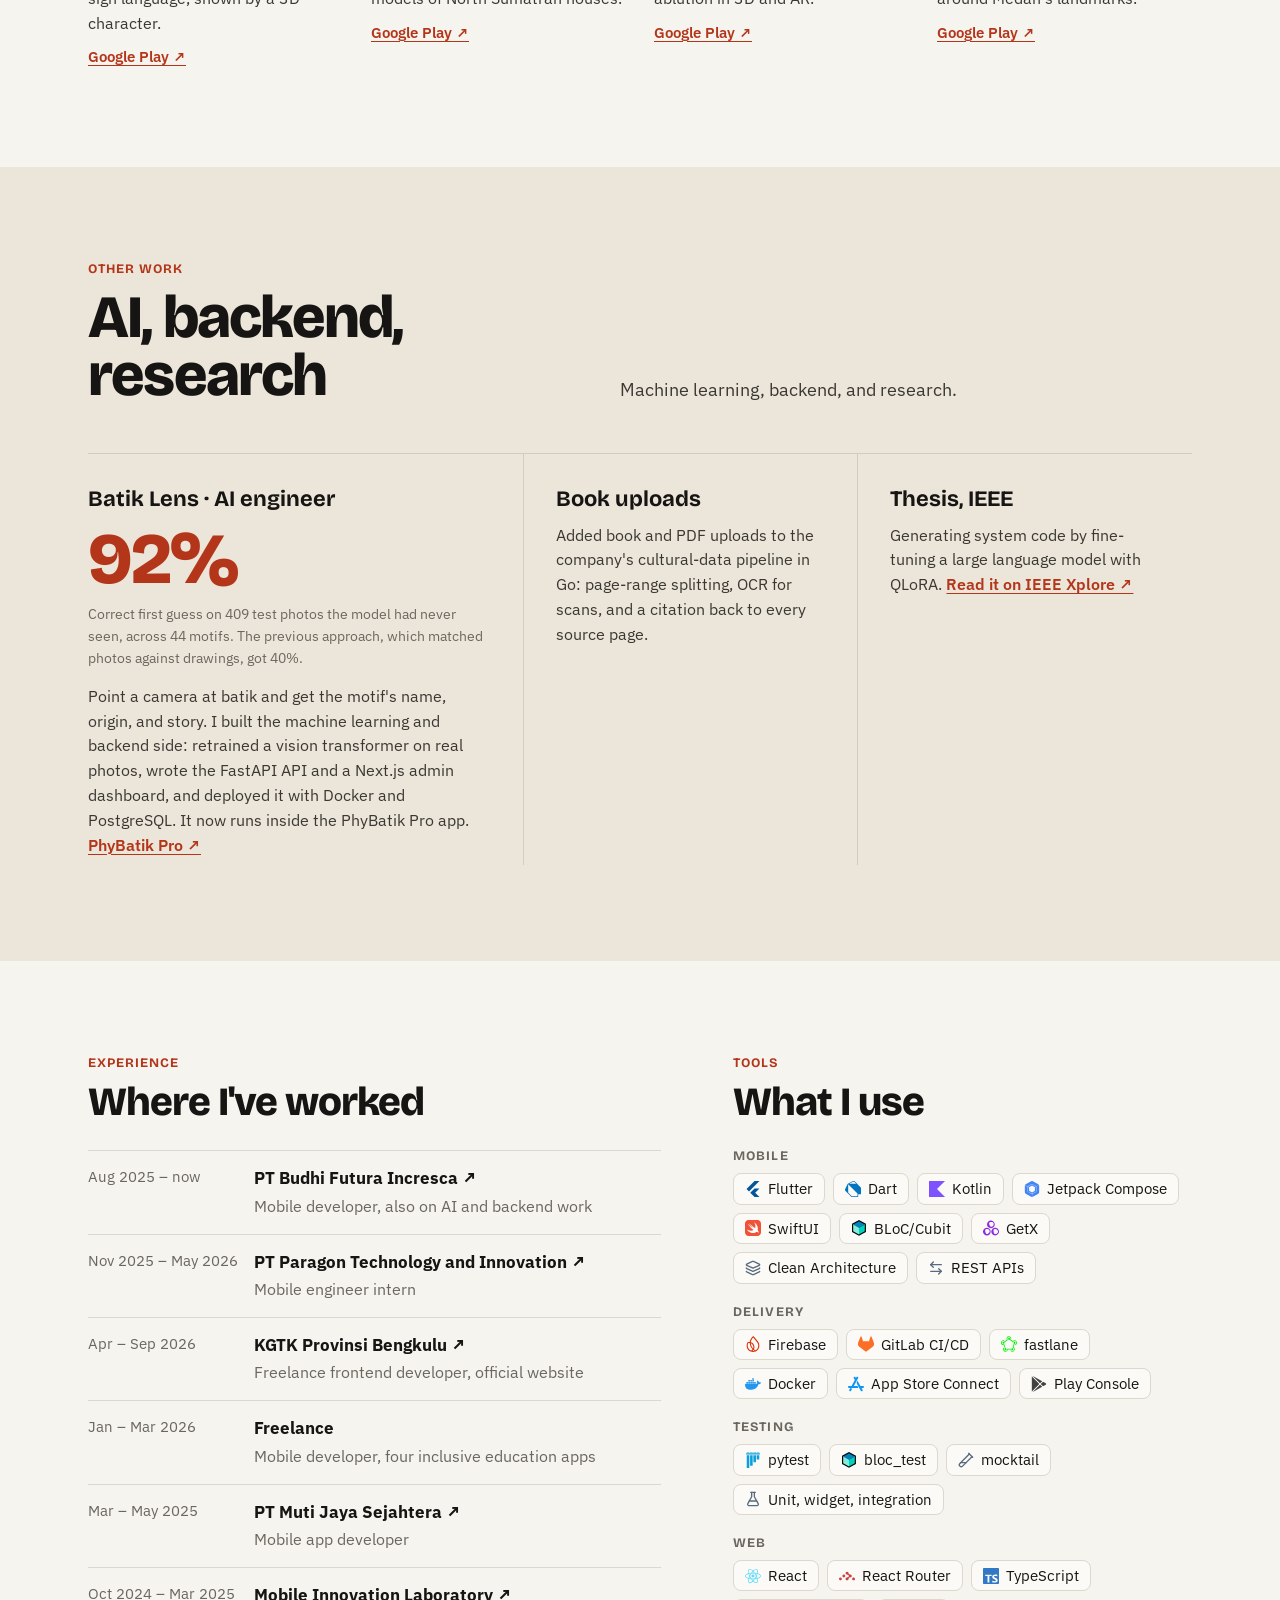
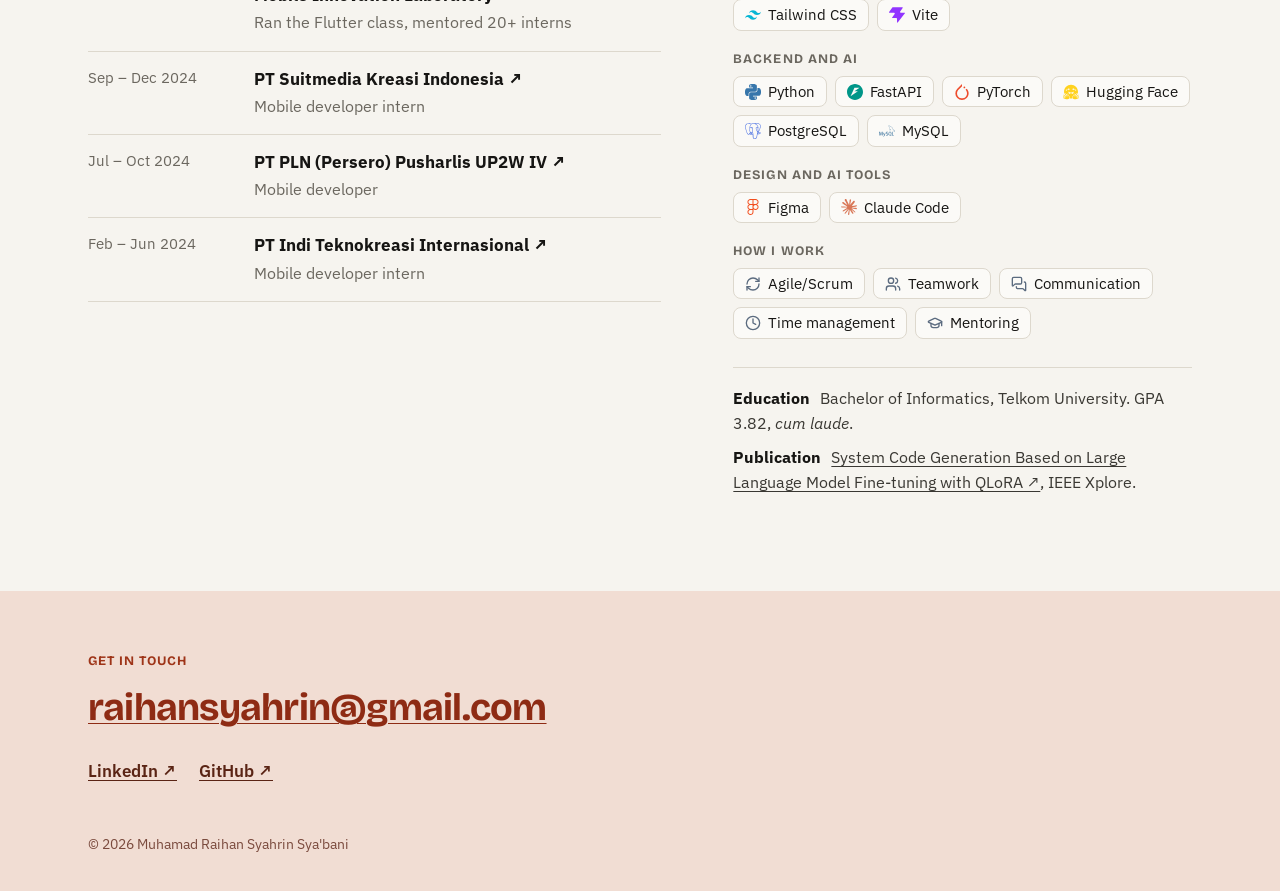
==== commit bb792095: "Move thesis into its own Publication line" ====
--- a/index.html
+++ b/index.html
@@ -11,7 +11,9 @@
 <meta property="og:title" content="Muhamad Raihan Syahrin Sya'bani — Mobile Developer">
 <meta property="og:description" content="Mobile developer in Jakarta. Nine Android and iOS apps shipped to Google Play and the App Store.">
 <meta property="og:url" content="https://raihansyahrin.github.io/">
-<meta property="og:image" content="https://raihansyahrin.github.io/og.png">
+<meta property="og:image" content="https://raihansyahrin.github.io/og.jpg">
+<meta property="og:image:secure_url" content="https://raihansyahrin.github.io/og.jpg">
+<meta property="og:image:type" content="image/jpeg">
 <meta property="og:image:width" content="1200">
 <meta property="og:image:height" content="630">
 <meta property="og:image:alt" content="Muhamad Raihan Syahrin Sya'bani, Mobile Developer, next to the icons of nine shipped apps">
@@ -207,6 +209,7 @@
 .chips .lg{width:16px;height:16px;flex:none}
 .edu{margin:28px 0 0;padding-top:18px;border-top:1px solid var(--rule);font-size:15.5px;color:var(--ink-2)}
 .edu b{color:var(--ink);margin-right:6px}
+.edu+.edu{margin-top:0;padding-top:10px;border-top:0}
 
 /* contact */
 .contact{background:#F1DDD3;color:#5A2414;padding:64px 0 36px}
@@ -525,7 +528,8 @@
       <div class="tg"><h3>Design and AI tools</h3><ul class="chips"><li><svg class="lg" style="color:#F24E1E" aria-hidden="true"><use href="#i-figma"/></svg>Figma</li><li><svg class="lg" style="color:#D97757" aria-hidden="true"><use href="#i-claude"/></svg>Claude Code</li></ul></div>
       <div class="tg"><h3>How I work</h3><ul class="chips"><li><svg class="lg" style="color:#5B6B7F" aria-hidden="true"><use href="#i-refresh-cw"/></svg>Agile/Scrum</li><li><svg class="lg" style="color:#5B6B7F" aria-hidden="true"><use href="#i-users"/></svg>Teamwork</li><li><svg class="lg" style="color:#5B6B7F" aria-hidden="true"><use href="#i-messages-square"/></svg>Communication</li><li><svg class="lg" style="color:#5B6B7F" aria-hidden="true"><use href="#i-clock"/></svg>Time management</li><li><svg class="lg" style="color:#5B6B7F" aria-hidden="true"><use href="#i-graduation-cap"/></svg>Mentoring</li></ul></div>
     </div>
-    <p class="edu"><b>Education</b> Bachelor of Informatics, Telkom University. GPA 3.82, <i>cum laude</i>.<br>Thesis: <a href="https://ieeexplore.ieee.org/document/11193032">System Code Generation Based on Large Language Model Fine-tuning with QLoRA ↗</a>, published on IEEE Xplore.</p>
+    <p class="edu"><b>Education</b> Bachelor of Informatics, Telkom University. GPA 3.82, <i>cum laude</i>.</p>
+    <p class="edu"><b>Publication</b> <a href="https://ieeexplore.ieee.org/document/11193032">System Code Generation Based on Large Language Model Fine-tuning with QLoRA ↗</a>, IEEE Xplore.</p>
   </div>
 </div></section>
 
